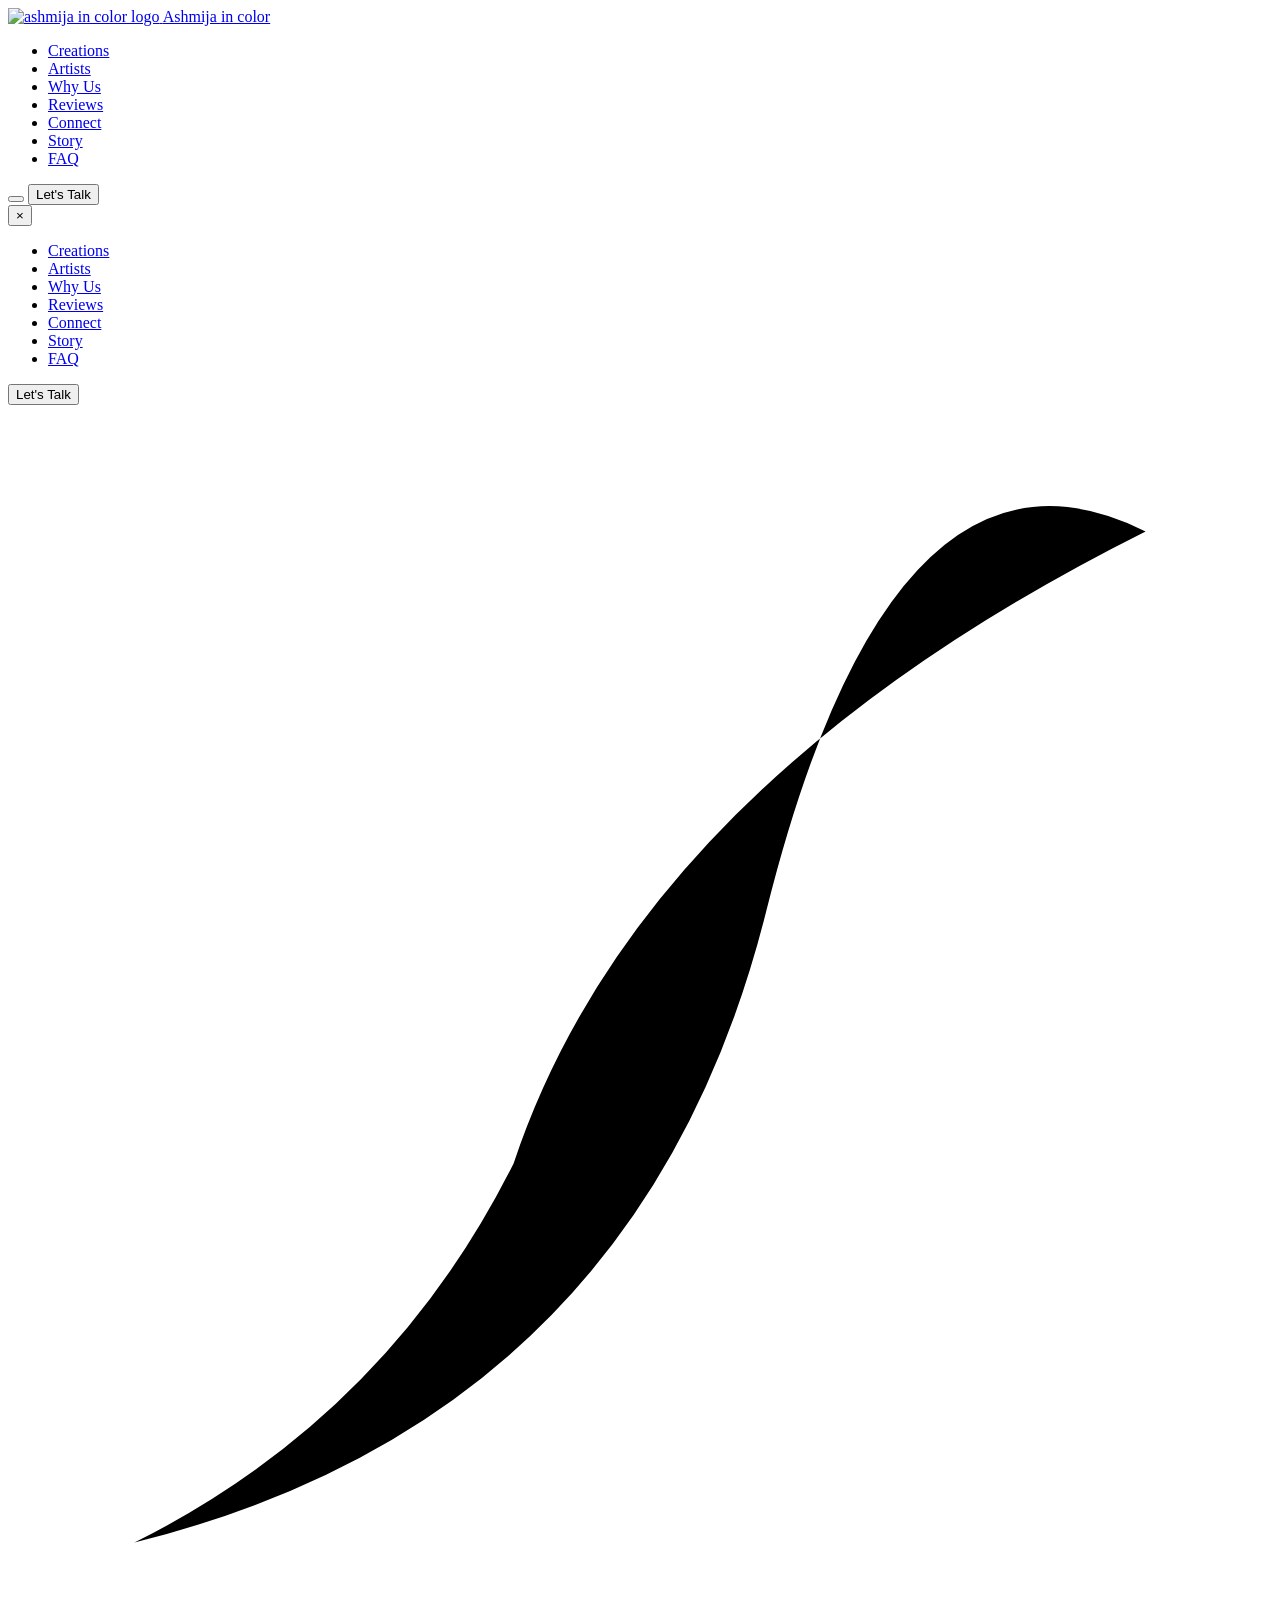
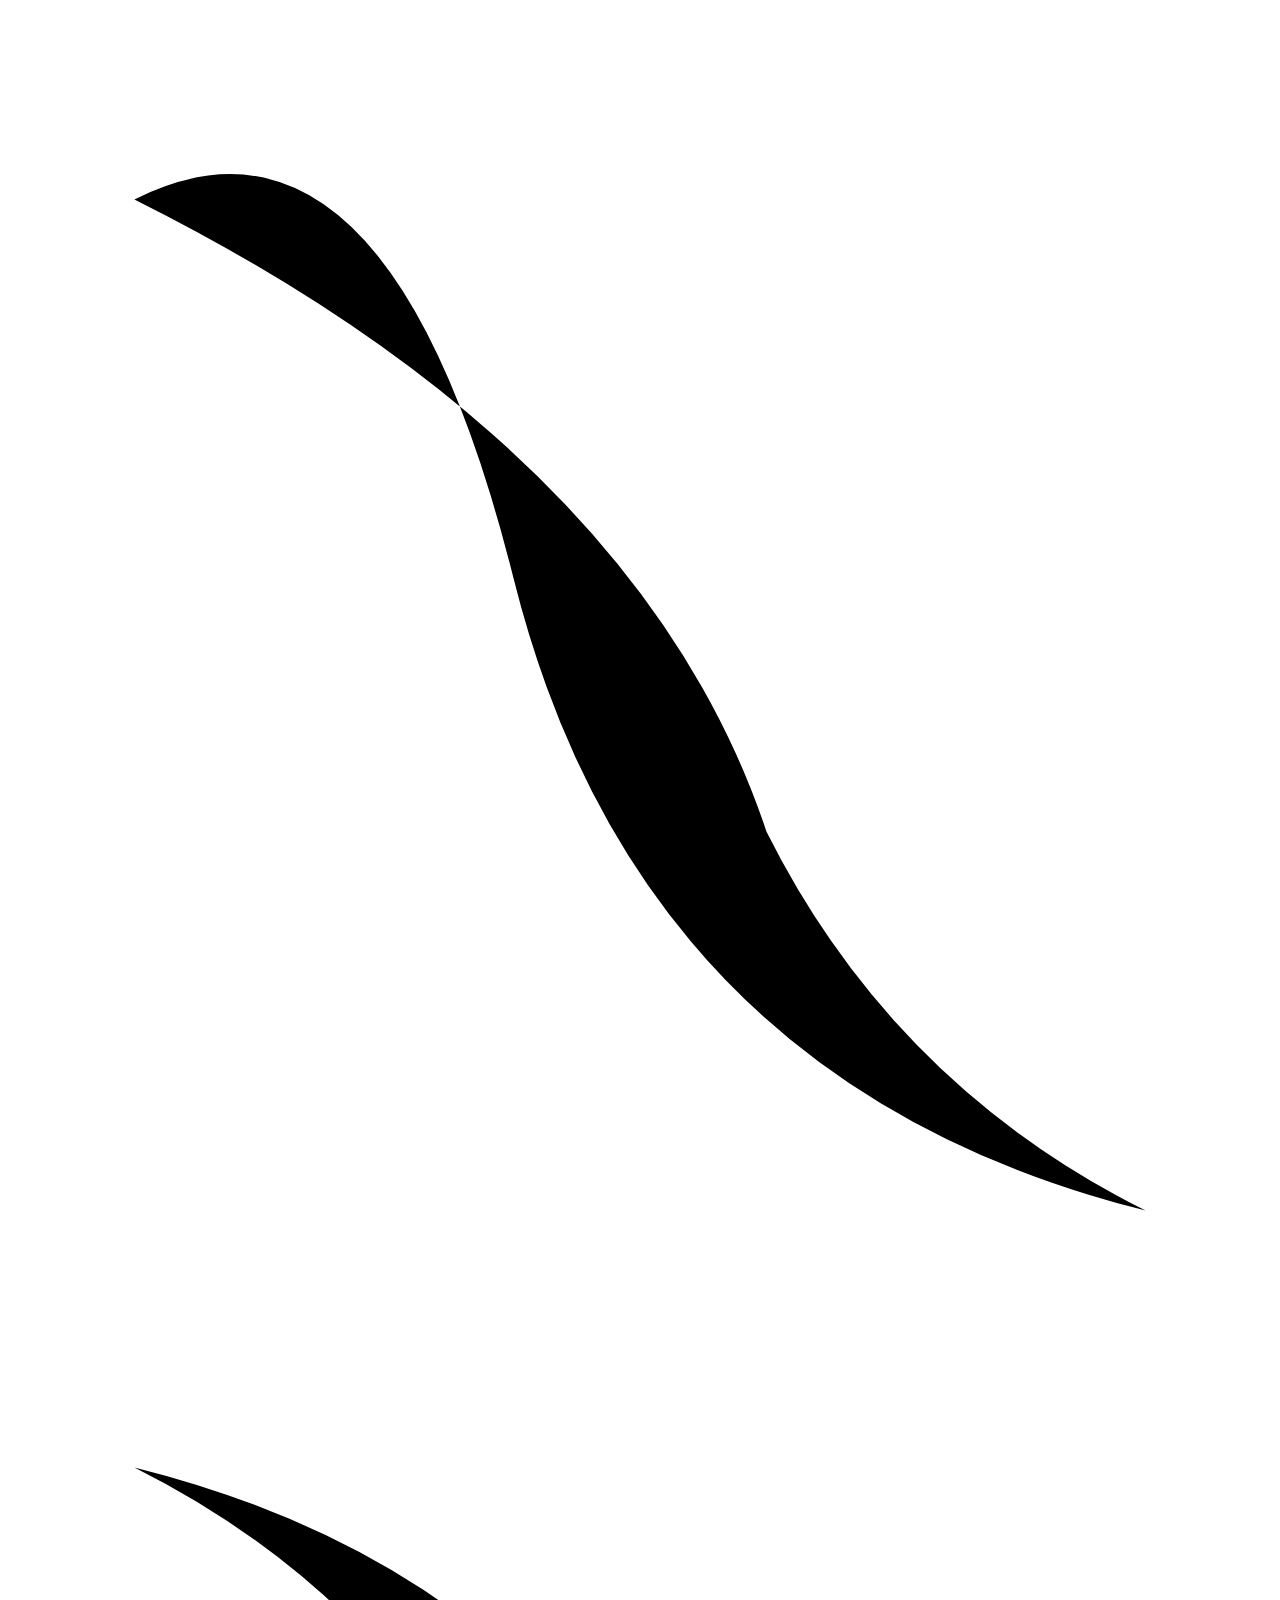
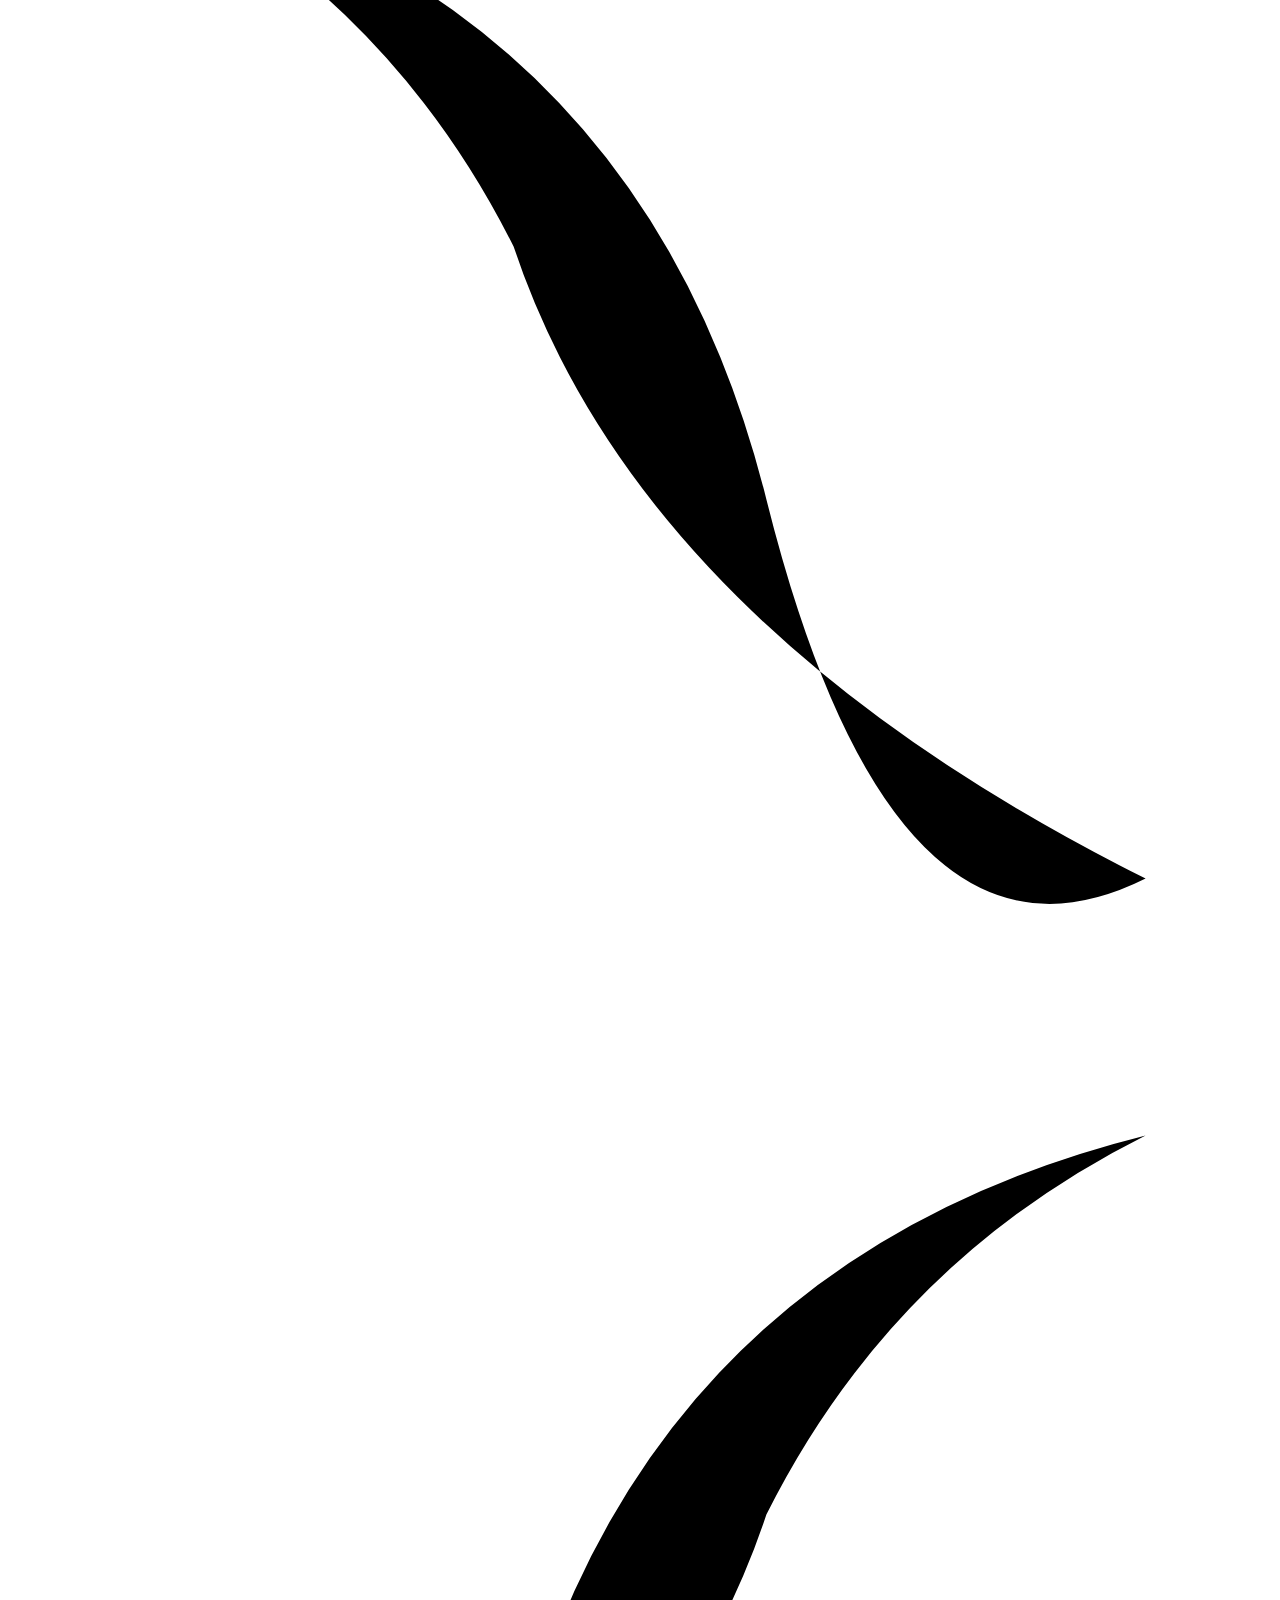
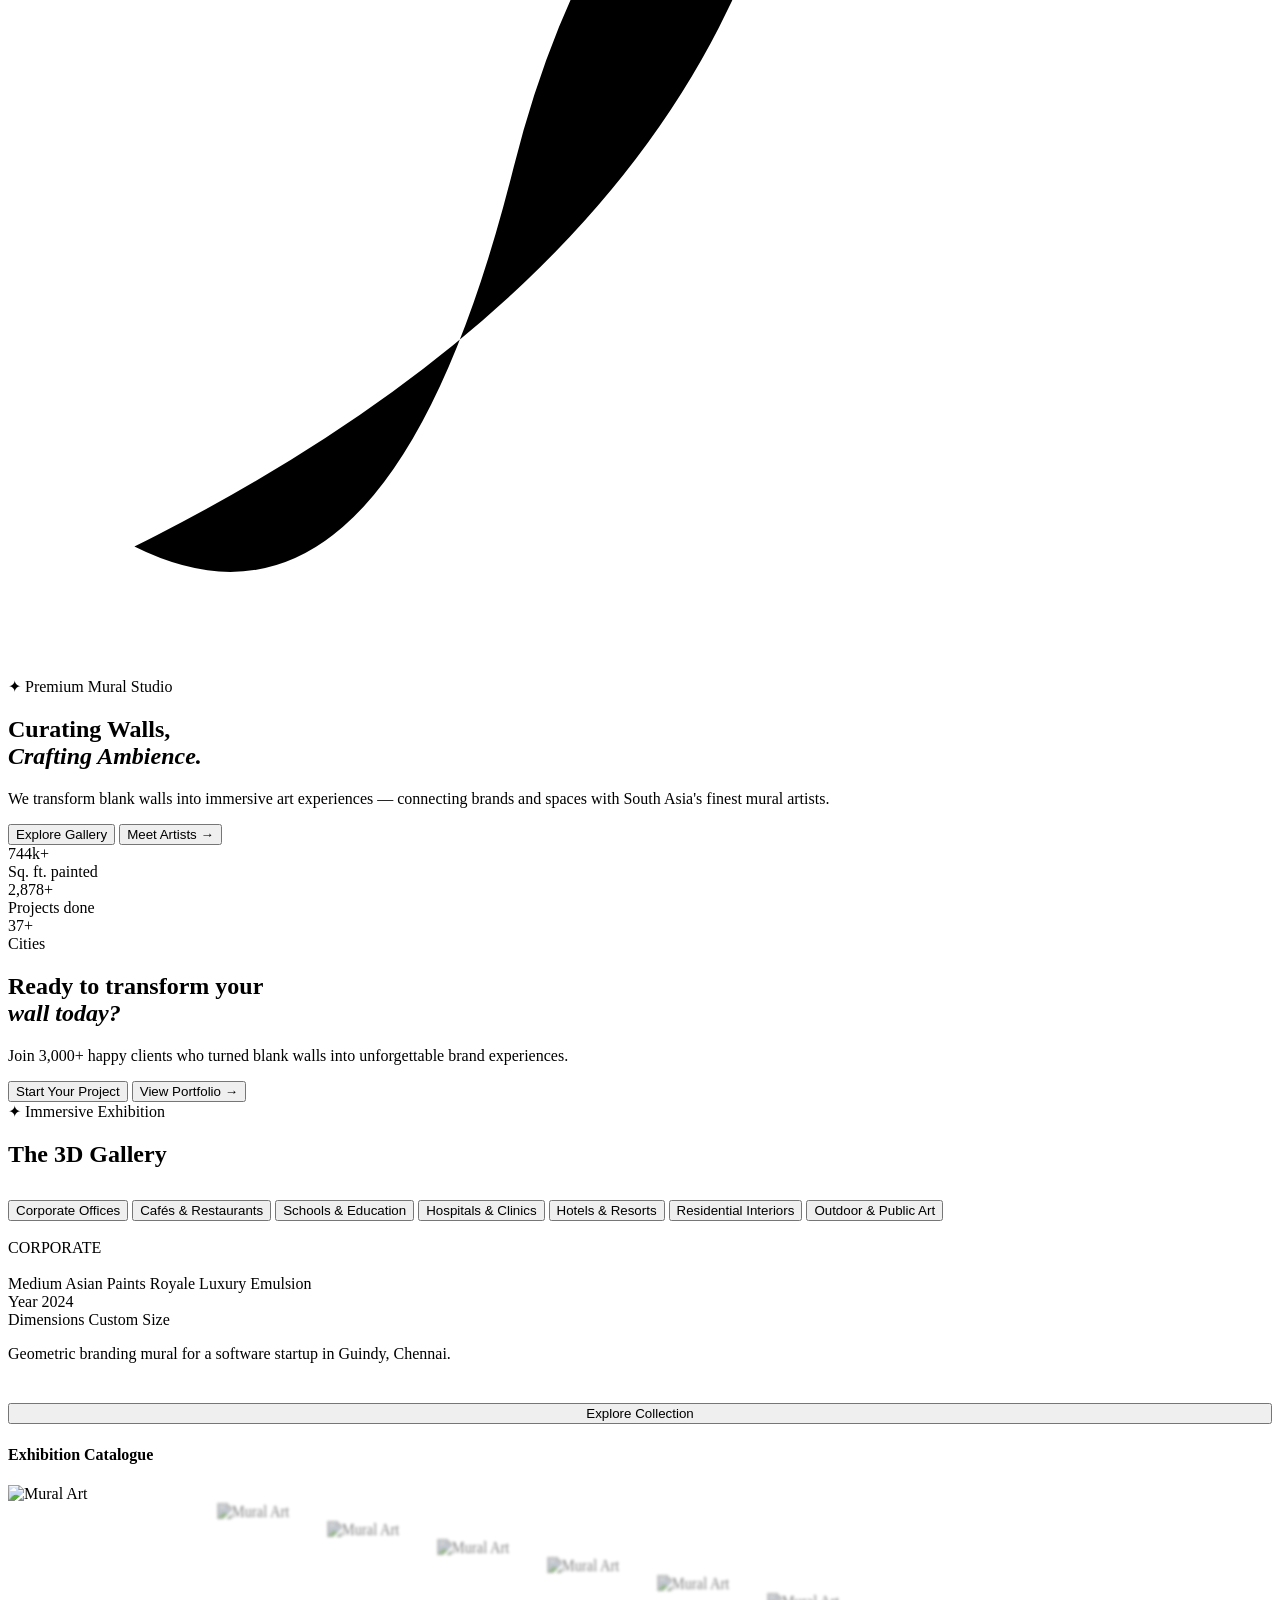
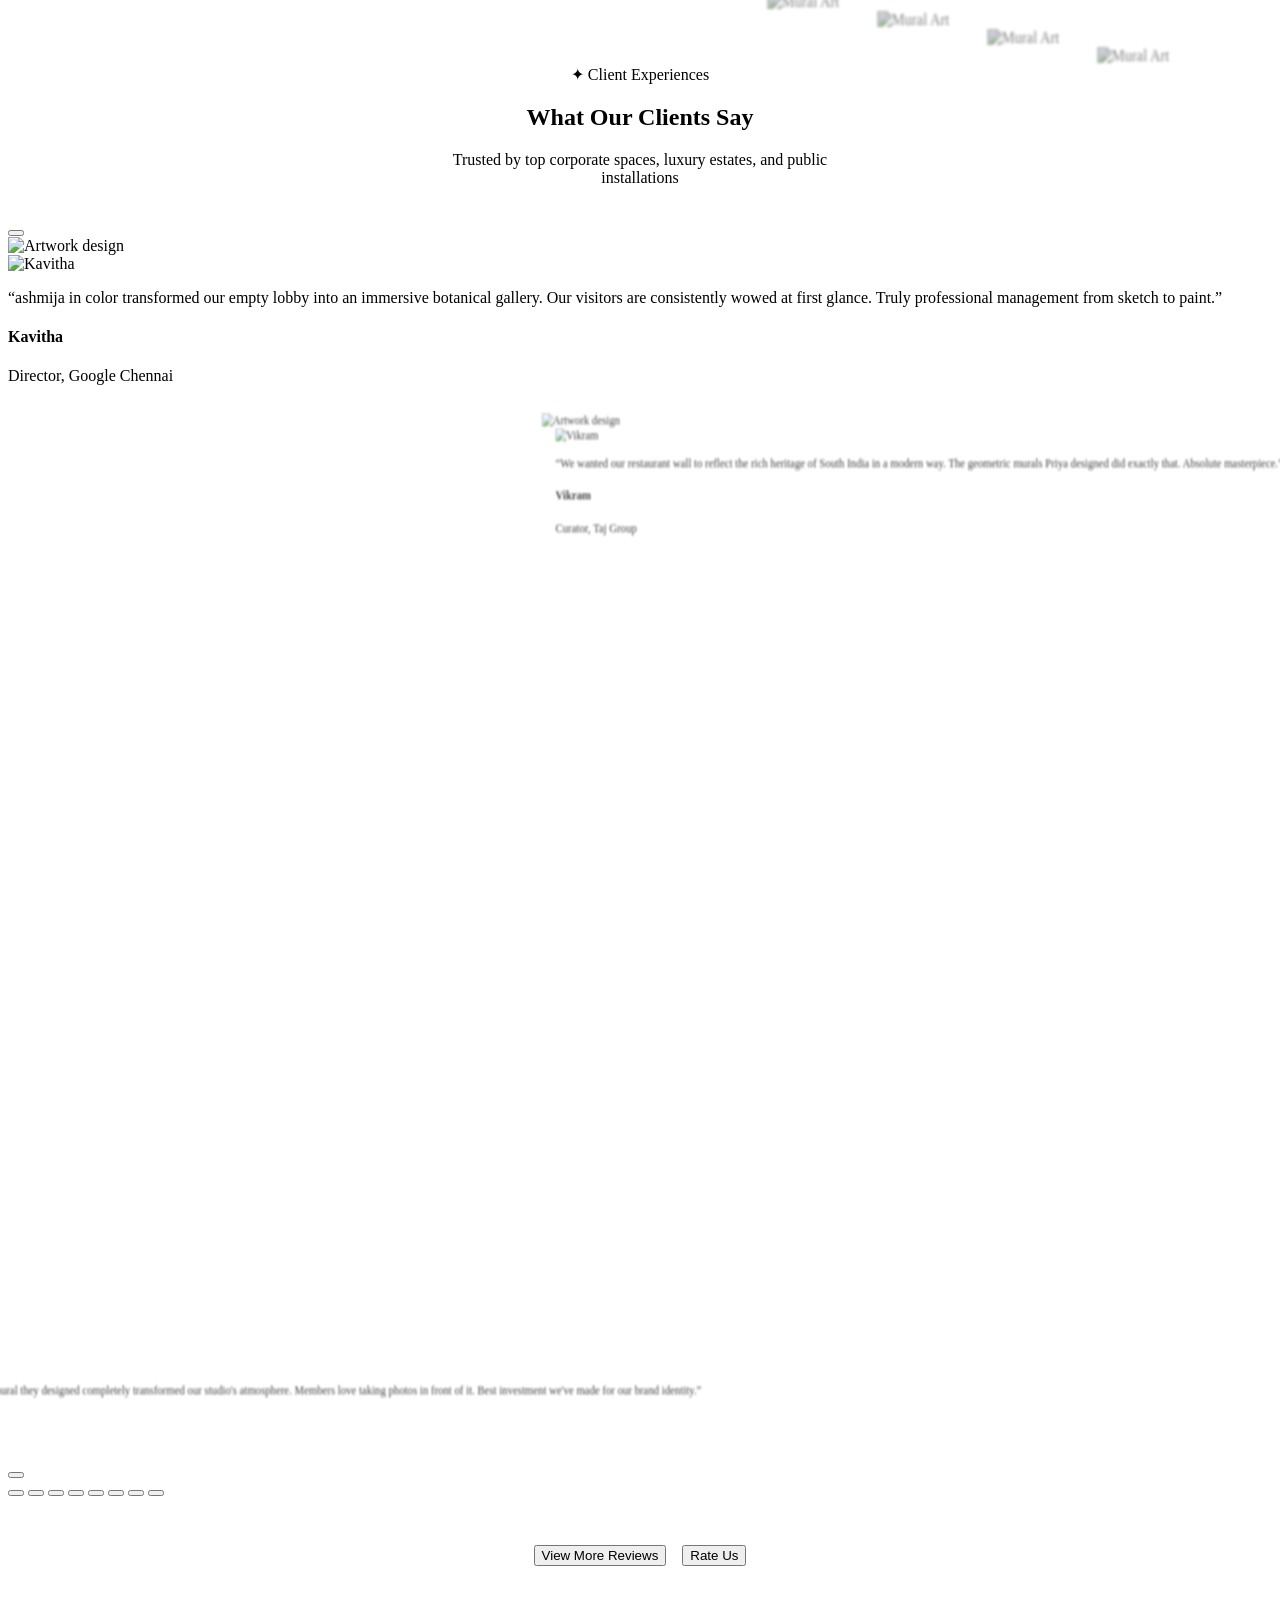
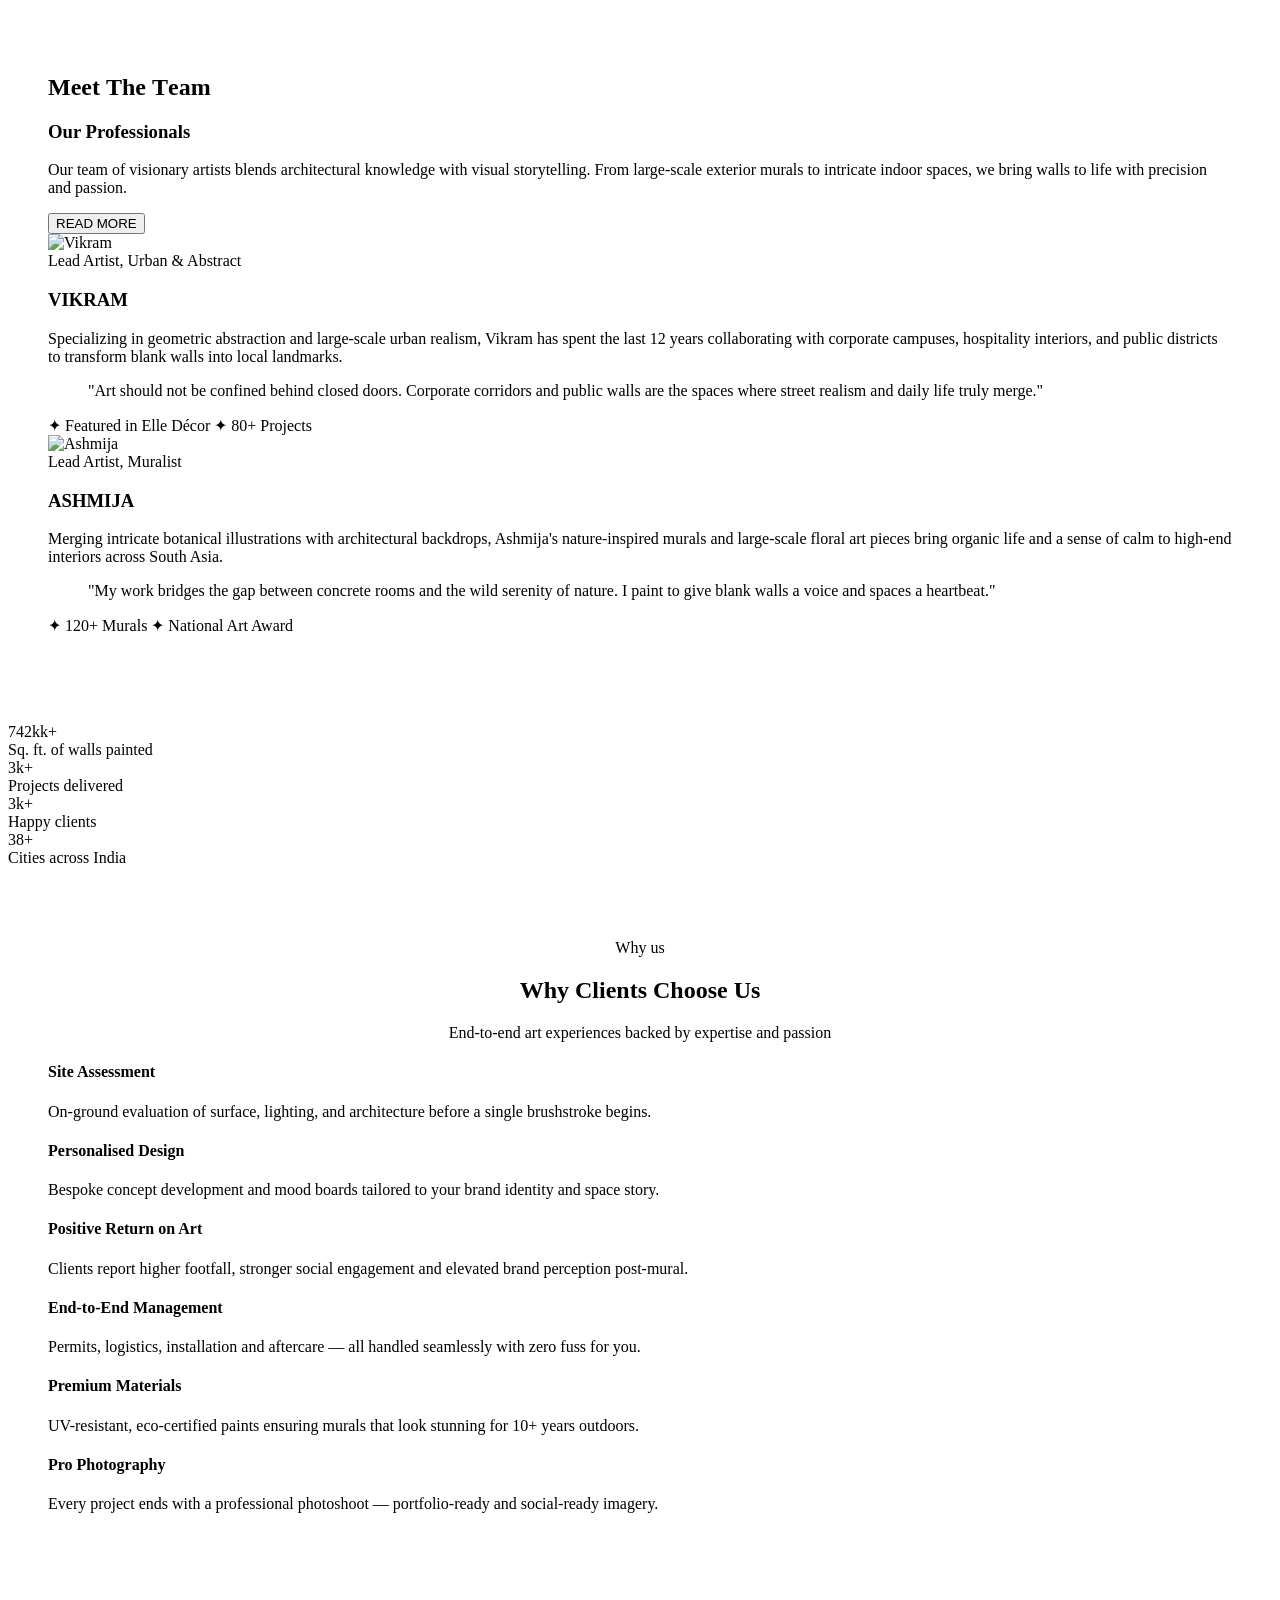
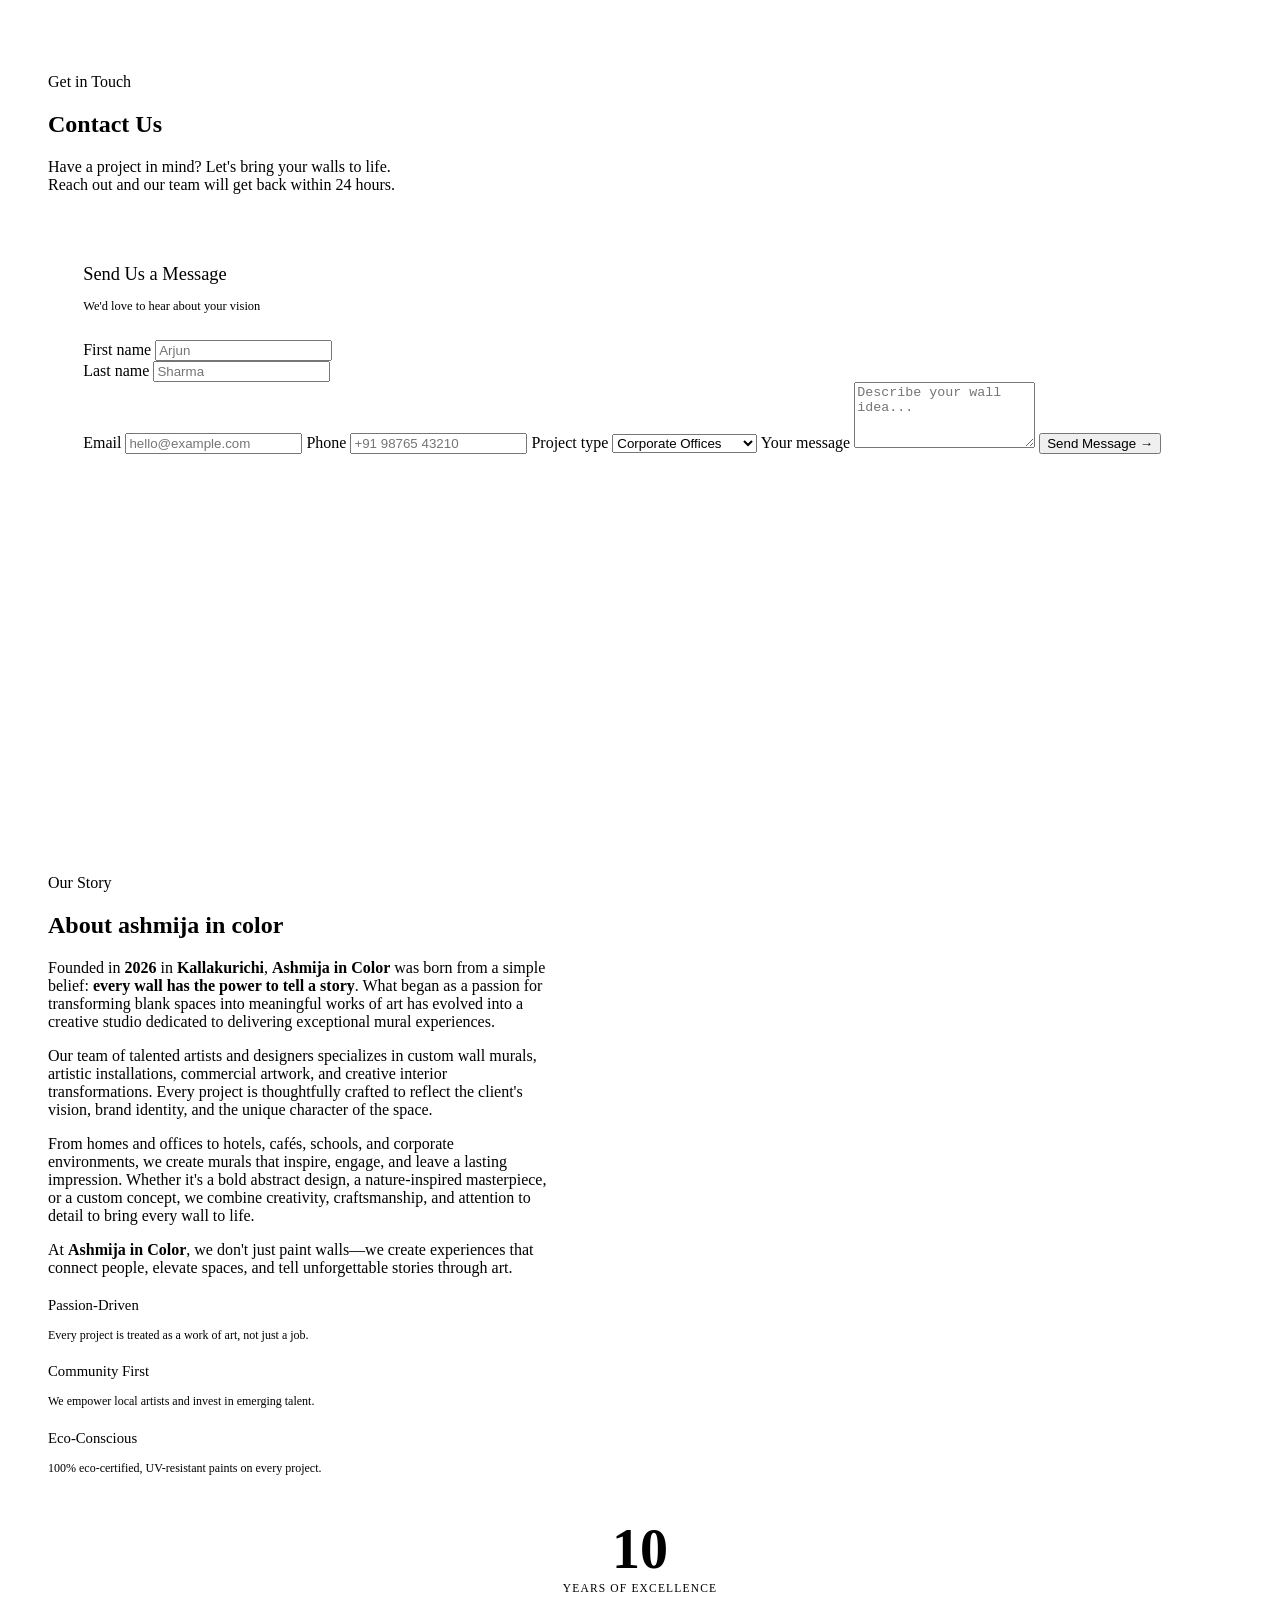
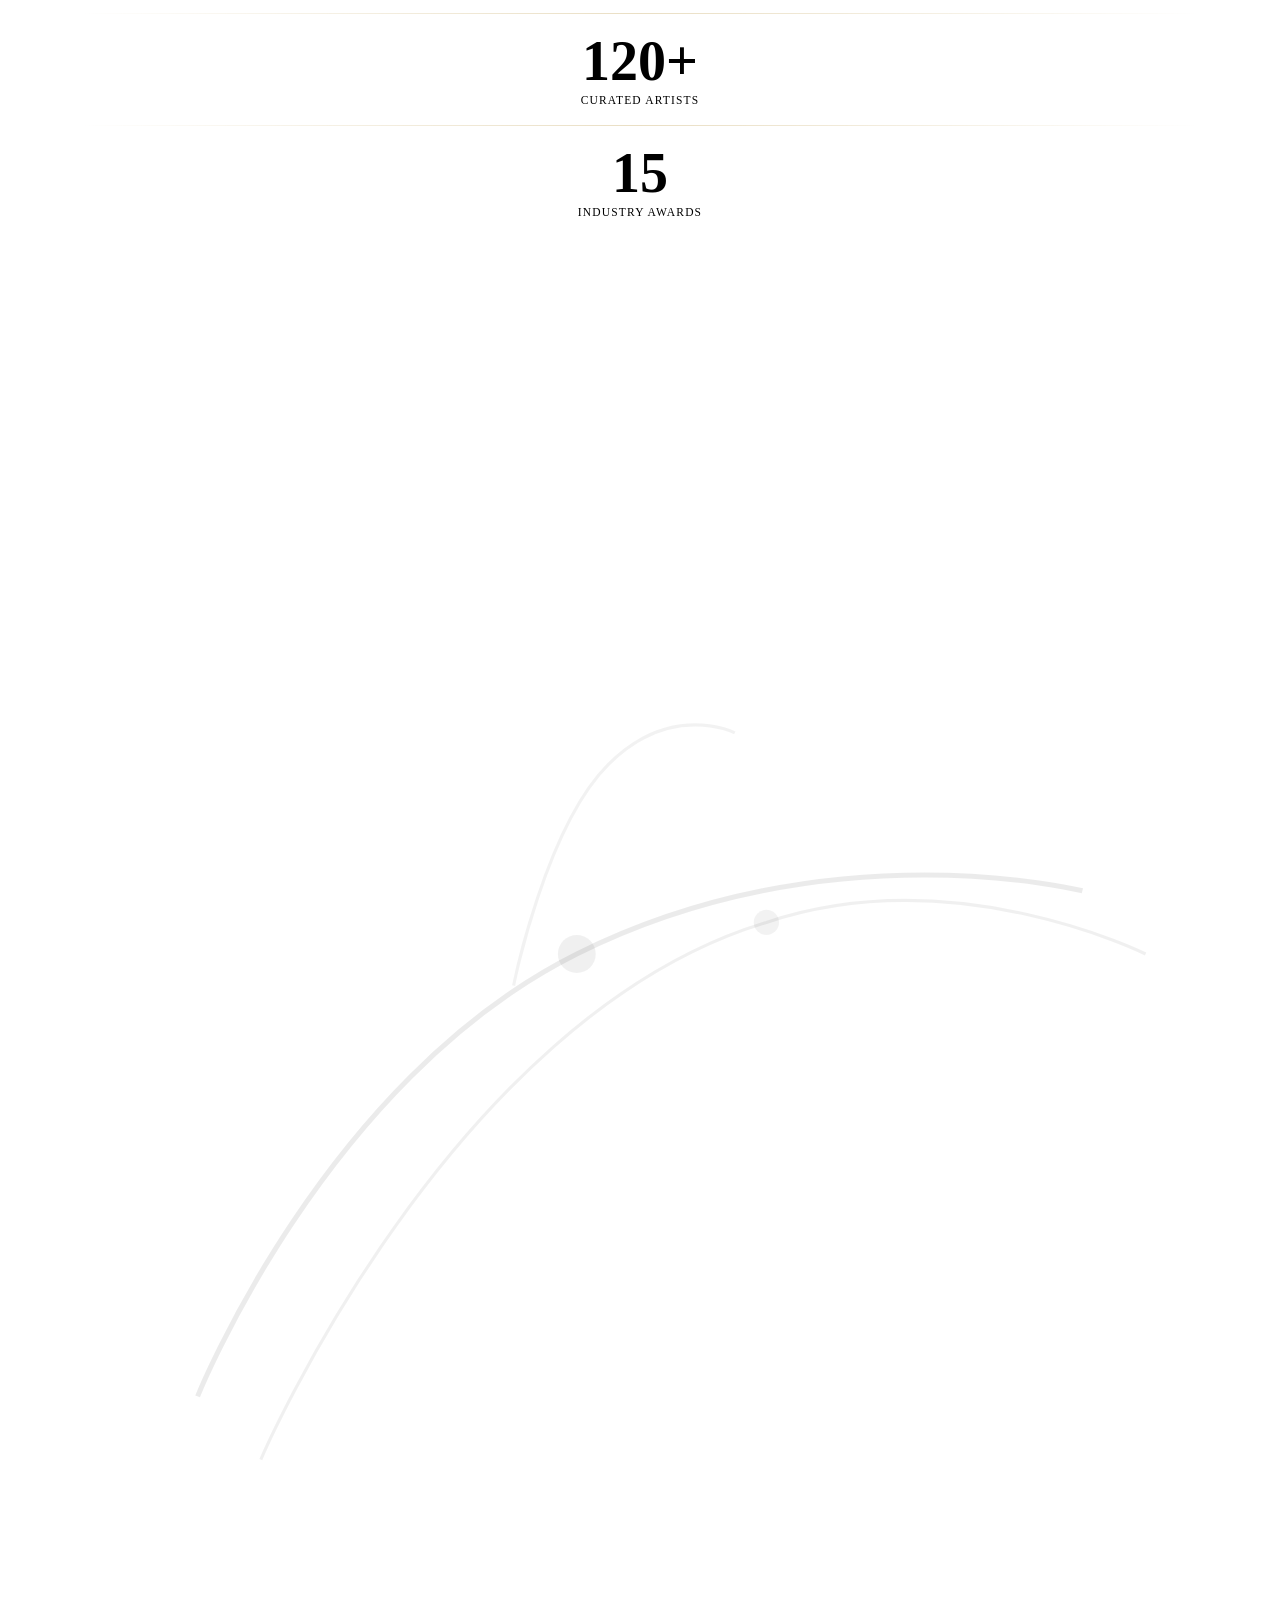
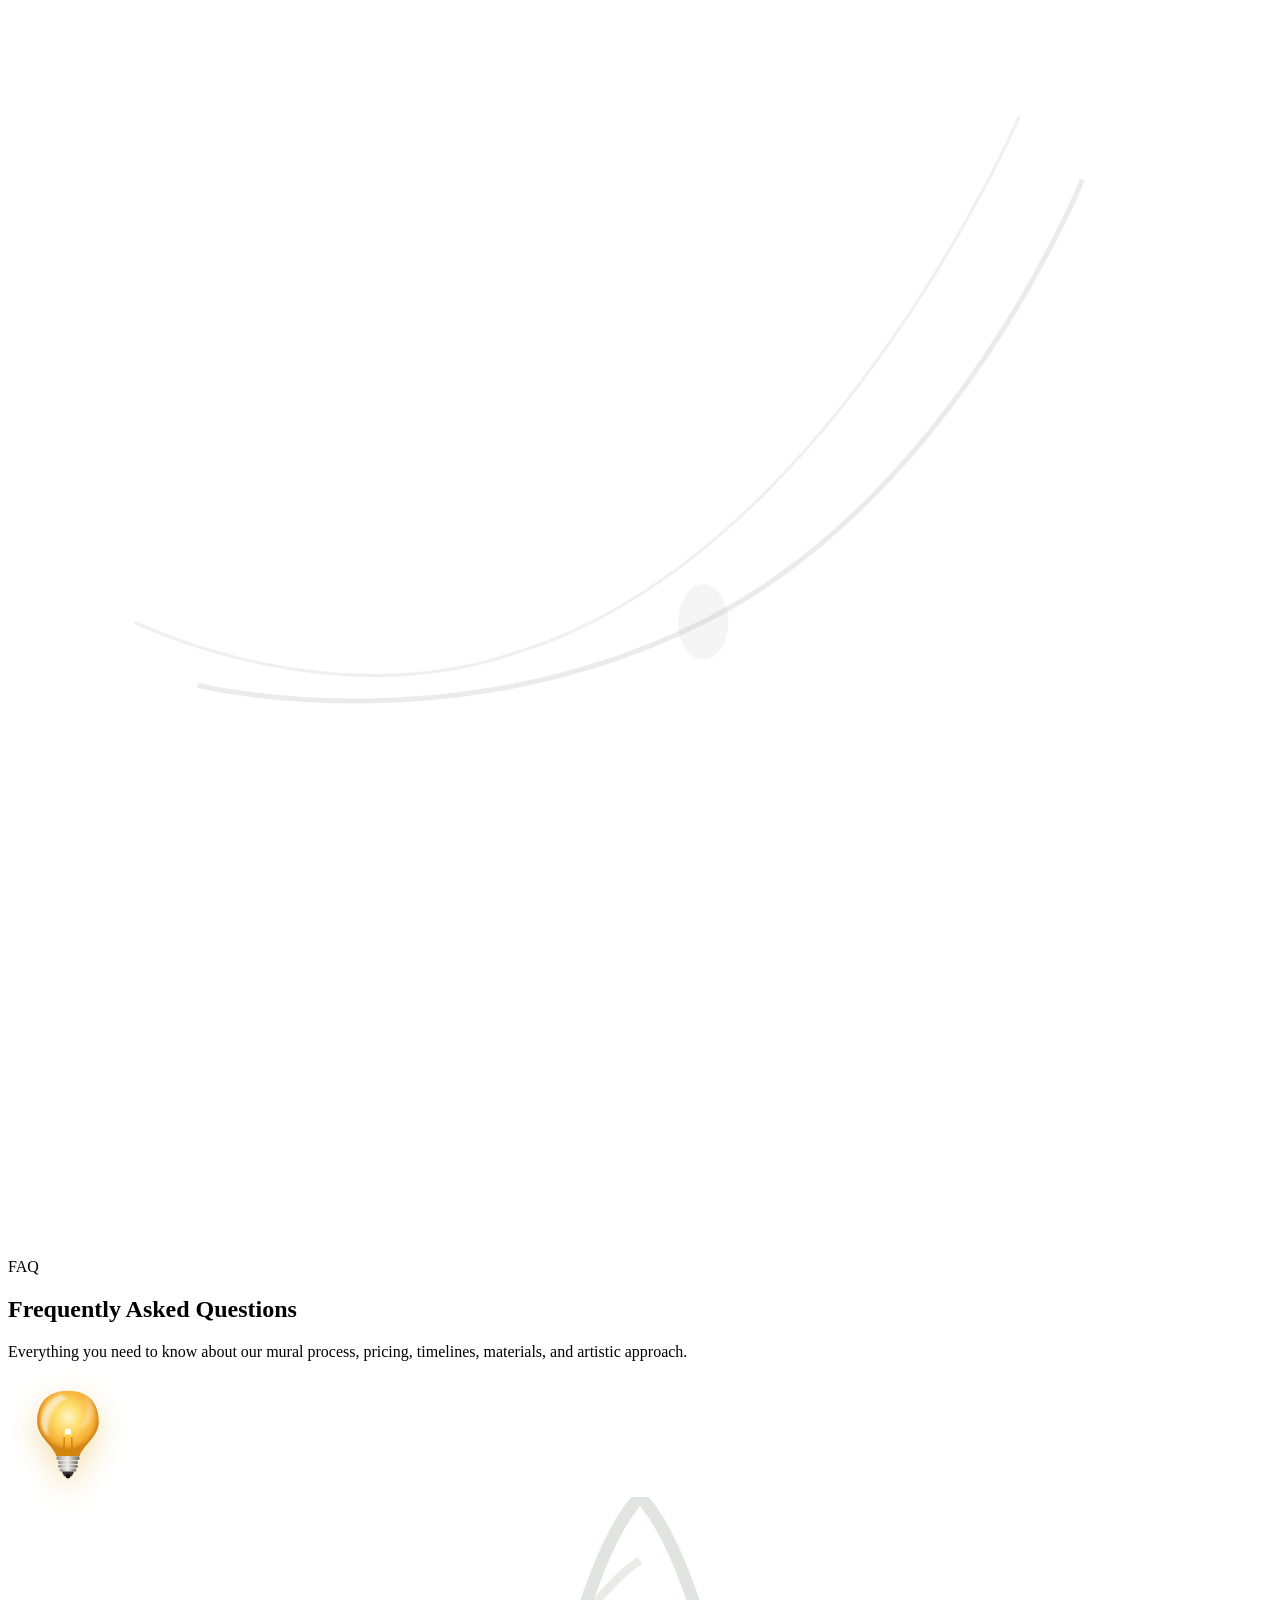
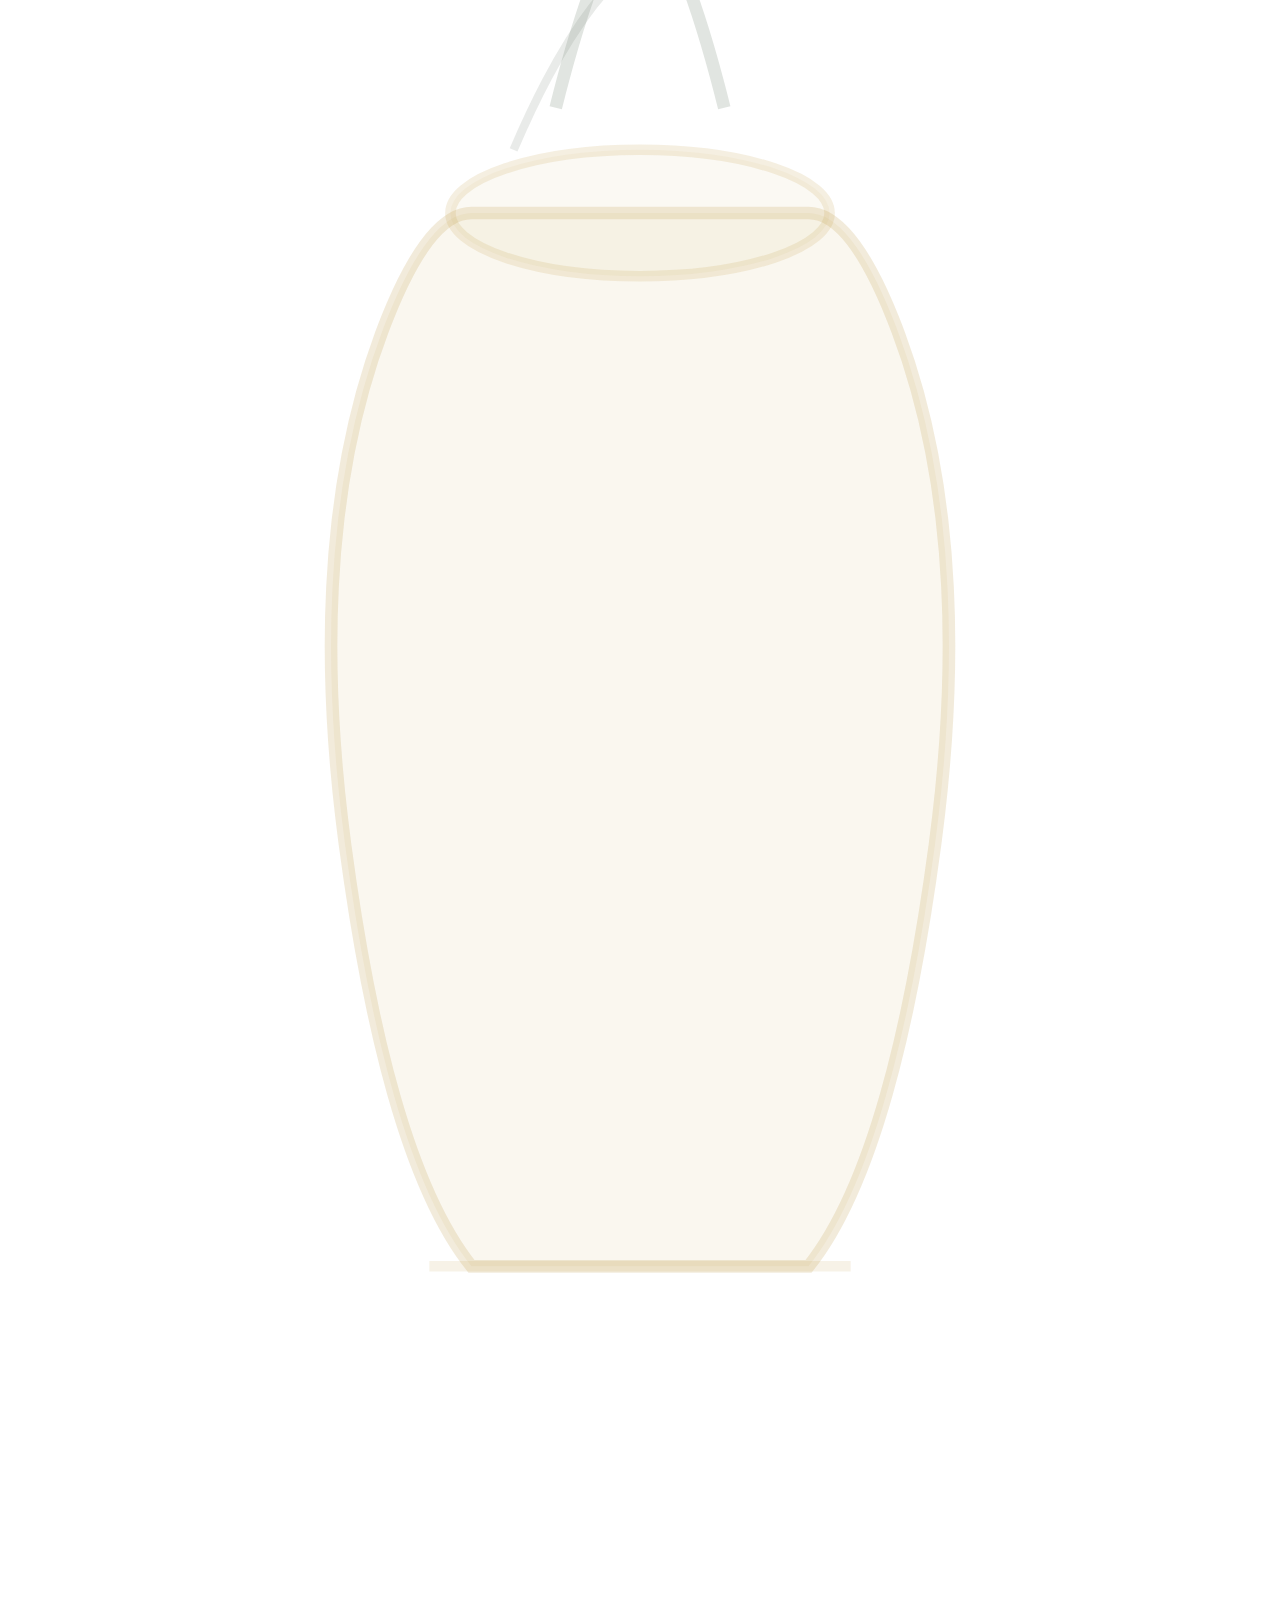
==== frontend/index.html @ cba9c895 "docs: update About Ashmija in Color copy in index.html" ====
<!DOCTYPE html>
<html lang="en" style="scroll-behavior:smooth">

<head>
  <meta charset="UTF-8">
  <meta name="viewport" content="width=device-width, initial-scale=1.0">
  <title>ashmija in color | Premium Custom Murals & Hand-Painted Wall Art</title>

  <!-- SEO Meta Tags -->
  <meta name="description"
    content="ashmija in color connects spaces and brands with South Asia's premium mural artists. We curate, manage, and craft hand-painted murals and custom wall art.">
  <meta name="keywords"
    content="mural studio, custom murals, hand-painted walls, street art India, mural artists Chennai, office wall art, commercial mural design">
  <meta name="author" content="ashmija in color">

  <!-- Fonts -->
  <link rel="preconnect" href="https://fonts.googleapis.com">
  <link rel="preconnect" href="https://fonts.gstatic.com" crossorigin>

  <!-- Tabler Icons CSS CDN -->
  <link rel="stylesheet" href="https://cdn.jsdelivr.net/npm/@tabler/icons-webfont@latest/dist/tabler-icons.min.css">

  <!-- Local Stylesheet -->
  <link rel="stylesheet" href="./css/style.css?v=20260708-1">
  <link rel="icon" type="image/png" sizes="32x32" href="./assets/images/logo.png">
  <link rel="icon" type="image/png" sizes="16x16" href="./assets/images/logo.png">
  <link rel="apple-touch-icon" sizes="180x180" href="./assets/images/logo.png">

  <!-- Local scripts (deferred) -->
  <script src="./js/shared/config.js?v=2" defer></script>
  <script src="https://cdn.jsdelivr.net/npm/@supabase/supabase-js@2" defer></script>
  <script src="./js/shared/supabase-client.js?v=1" defer></script>
  <script src="https://cdnjs.cloudflare.com/ajax/libs/gsap/3.12.2/gsap.min.js"></script>
  <script src="https://cdnjs.cloudflare.com/ajax/libs/gsap/3.12.2/Flip.min.js"></script>
  <script src="./js/public/script.js?v=20260711-1" defer></script>
  <script src="./js/public/portfolio-public.js?v=20260709-4" defer></script>
  <script src="./js/public/artists-public.js?v=20260709-4" defer></script>
  <script src="./js/public/faqs-public.js?v=20260709-4" defer></script>
  <script src="./js/public/config-public.js?v=20260711-1" defer></script>
  <script src="./js/shared/data-loader.js?v=20260629-1" defer></script>
  <script src="./admin/js/toast.js?v=20260711-1" defer></script>
  <script src="./admin/js/inquiries.js?v=20260711-1" defer></script>
</head>

<body>

  <div id="scroll-progress-bar" class="scroll-progress-bar" aria-hidden="true">
    <div class="scroll-progress-fill"></div>
  </div>

  <!-- Header Navigation -->
  <header>
    <nav>
      <div class="nav-logo">
        <a href="#hero-section" class="logo-link">
          <img src="./assets/images/logo.png" alt="ashmija in color logo" class="nav-logo-img">
          <span class="logo-text">Ashmija <span>in color</span></span>
        </a>
      </div>
      <ul class="nav-links">
        <li><a href="#portfolio-section" id="nav-link-gallery">Creations</a></li>
        <li><a href="#artists-section" id="nav-link-artists">Artists</a></li>
        <li><a href="#why-us-section" id="nav-link-projects">Why Us</a></li>
        <li><a href="#testimonials-section" id="nav-link-testimonials">Reviews</a></li>
        <li><a href="#contact-section" id="nav-link-contact">Connect</a></li>
        <li><a href="#about-section" id="nav-link-about">Story</a></li>
        <li><a href="#faq-section" id="nav-link-faq">FAQ</a></li>
      </ul>

      <!-- Hamburger Menu Toggle Button -->
      <button class="nav-hamburger" id="nav-hamburger-toggle" aria-label="Toggle Navigation Menu" aria-expanded="false">
        <span class="hamburger-line"></span>
        <span class="hamburger-line"></span>
        <span class="hamburger-line"></span>
      </button>

      <button class="nav-btn" id="btn-book-artist"
        onclick="document.getElementById('contact-section').scrollIntoView({behavior:'smooth'})">Let's Talk</button>
    </nav>
  </header>

  <!-- Mobile Navigation Slide-out Overlay -->
  <div id="mobile-menu-overlay" class="mobile-menu-overlay" aria-hidden="true">
    <button class="mobile-menu-close" id="mobile-menu-close-btn" aria-label="Close Navigation Menu">&times;</button>
    <nav class="mobile-menu-nav">
      <ul class="mobile-nav-links">
        <li><a href="#portfolio-section" class="mobile-nav-link">Creations</a></li>
        <li><a href="#artists-section" class="mobile-nav-link">Artists</a></li>
        <li><a href="#why-us-section" class="mobile-nav-link">Why Us</a></li>
        <li><a href="#testimonials-section" class="mobile-nav-link">Reviews</a></li>
        <li><a href="#contact-section" class="mobile-nav-link">Connect</a></li>
        <li><a href="#about-section" class="mobile-nav-link">Story</a></li>
        <li><a href="#faq-section" class="mobile-nav-link">FAQ</a></li>
      </ul>
      <button class="nav-btn" id="btn-mobile-book-artist"
        onclick="document.getElementById('contact-section').scrollIntoView({behavior:'smooth'}); document.getElementById('mobile-menu-overlay').classList.remove('active'); document.getElementById('nav-hamburger-toggle').classList.remove('active'); document.getElementById('nav-hamburger-toggle').setAttribute('aria-expanded', 'false'); document.body.style.overflow = '';">Let's
        Talk</button>
    </nav>
  </div>

  <main>
    <!-- Hero Section -->
    <section class="hero" id="hero-section">
      <!-- Background overlays -->
      <div class="hero-mural" aria-hidden="true"></div>
      <div class="hero-spotlight" aria-hidden="true"></div>
      <div class="hero-sunlight" aria-hidden="true"></div>
      <div class="hero-vignette" aria-hidden="true"></div>
      <div class="hero-grain" aria-hidden="true"></div>

      <!-- Floating leaves -->
      <svg class="hero-floating-leaf leaf-1" viewBox="0 0 100 100" fill="none" xmlns="http://www.w3.org/2000/svg"
        aria-hidden="true">
        <path d="M10 90 Q 50 80 60 40 Q 70 0 90 10 Q 50 30 40 60 Q 30 80 10 90 Z" fill="currentColor" />
      </svg>
      <svg class="hero-floating-leaf leaf-2" viewBox="0 0 100 100" fill="none" xmlns="http://www.w3.org/2000/svg"
        aria-hidden="true">
        <path d="M90 90 Q 50 80 40 40 Q 30 0 10 10 Q 50 30 60 60 Q 70 80 90 90 Z" fill="currentColor" />
      </svg>
      <svg class="hero-floating-leaf leaf-3" viewBox="0 0 100 100" fill="none" xmlns="http://www.w3.org/2000/svg"
        aria-hidden="true">
        <path d="M10 10 Q 50 20 60 60 Q 70 100 90 90 Q 50 70 40 40 Q 30 20 10 10 Z" fill="currentColor" />
      </svg>
      <svg class="hero-floating-leaf leaf-4" viewBox="0 0 100 100" fill="none" xmlns="http://www.w3.org/2000/svg"
        aria-hidden="true">
        <path d="M90 10 Q 50 20 40 60 Q 30 100 10 90 Q 50 70 60 40 Q 70 20 90 10 Z" fill="currentColor" />
      </svg>

      <!-- Center content card -->
      <div class="hero-content-card reveal">
        <div class="hero-eyebrow">✦ Premium Mural Studio</div>
        <h1 class="hero-title">Curating Walls,<br><em>Crafting Ambience.</em></h1>
        <p class="hero-sub">We transform blank walls into immersive art experiences — connecting brands and spaces with
          South Asia's finest mural artists.</p>
        <div class="hero-actions">
          <button class="btn-primary" id="btn-hero-explore"
            onclick="document.getElementById('portfolio-section').scrollIntoView({behavior:'smooth'})">Explore
            Gallery</button>
          <button class="btn-outline" id="btn-hero-artists"
            onclick="document.getElementById('artists-section').scrollIntoView({behavior:'smooth'})">Meet Artists
            →</button>
        </div>
        <div class="hero-stats">
          <div class="hero-stat-item">
            <div class="hero-stat-num" data-target="750" data-suffix="k+">0</div>
            <div class="hero-stat-label">Sq. ft. painted</div>
          </div>
          <div class="hero-stat-divider" aria-hidden="true"></div>
          <div class="hero-stat-item">
            <div class="hero-stat-num" data-target="2900" data-suffix="+" data-comma="true">0</div>
            <div class="hero-stat-label">Projects done</div>
          </div>
          <div class="hero-stat-divider" aria-hidden="true"></div>
          <div class="hero-stat-item">
            <div class="hero-stat-num" data-target="38" data-suffix="+">0</div>
            <div class="hero-stat-label">Cities</div>
          </div>
        </div>
      </div>
    </section>

    <!-- Call to Action Band -->
    <div class="cta-band" id="cta-section">
      <div class="cta-inner reveal">
        <div class="cta-glow"></div>
        <h2>Ready to transform your<br><em>wall today?</em></h2>
        <p>Join 3,000+ happy clients who turned blank walls into unforgettable brand experiences.</p>
        <div class="cta-btns">
          <button class="cta-btn-primary" id="btn-cta-start"
            onclick="document.getElementById('contact-section').scrollIntoView({behavior:'smooth'})">Start Your
            Project</button>
          <button class="cta-btn-outline" id="btn-cta-portfolio"
            onclick="document.getElementById('portfolio-section').scrollIntoView({behavior:'smooth'})">View Portfolio
            →</button>
        </div>

      </div>
    </div>

    <div class="divider"></div>

    <!-- Portfolio Section Redesigned as 3D Museum Gallery -->
    <section id="portfolio-section" class="museum-gallery-section">
      <div class="gallery-ambient-glow"></div>

      <div class="gallery-container">
        <!-- Section Header -->
        <div class="works-header reveal" style="margin-bottom: 2rem;">
          <div>
            <span class="gallery-kicker">✦ Immersive Exhibition</span>
            <h2 class="sec-title" style="color: var(--ink);">The 3D Gallery</h2>
          </div>
        </div>

        <!-- Category Navigation -->
        <div class="gallery-categories-nav">
          <button class="gallery-cat-btn active" data-category="corporate">
            <span class="btn-text">Corporate Offices</span>
            <span class="glow-accent"></span>
          </button>
          <button class="gallery-cat-btn" data-category="cafes">
            <span class="btn-text">Cafés & Restaurants</span>
            <span class="glow-accent"></span>
          </button>
          <button class="gallery-cat-btn" data-category="schools">
            <span class="btn-text">Schools & Education</span>
            <span class="glow-accent"></span>
          </button>
          <button class="gallery-cat-btn" data-category="hospitals">
            <span class="btn-text">Hospitals & Clinics</span>
            <span class="glow-accent"></span>
          </button>
          <button class="gallery-cat-btn" data-category="hotels">
            <span class="btn-text">Hotels & Resorts</span>
            <span class="glow-accent"></span>
          </button>
          <button class="gallery-cat-btn" data-category="residential">
            <span class="btn-text">Residential Interiors</span>
            <span class="glow-accent"></span>
          </button>
          <button class="gallery-cat-btn" data-category="outdoor">
            <span class="btn-text">Outdoor & Public Art</span>
            <span class="glow-accent"></span>
          </button>
        </div>

        <!-- 3D Exhibition Room (Hero Showcase) -->
        <div class="gallery-3d-room">
          <!-- Left: 3D Artwork Viewer -->
          <div class="gallery-artwork-showcase">
            <div class="artwork-3d-wrapper">
              <div class="artwork-3d-card" id="interactive-3d-frame">
                <div class="glass-reflection"></div>
                <img id="featured-artwork-img"
                  src="https://images.unsplash.com/photo-1549887552-cb1071d3e5ca?auto=format&fit=crop&w=800&q=80"
                  alt="Featured Artwork" class="gallery-featured-img">
                <div class="artwork-glow-accent"></div>
              </div>
            </div>
          </div>

          <!-- Right: Premium Info Card -->
          <div class="gallery-info-showcase">
            <div class="glassmorphism-card info-card">
              <span class="artwork-category-tag" id="artwork-tag">Paintings</span>
              <h3 class="artwork-title" id="artwork-title">Loading...</h3>
              <p class="artwork-artist-line"><span class="artwork-artist" id="artwork-artist">Loading...</span></p>

              <div class="artwork-specs">
                <div class="spec-item">
                  <span class="spec-label">Medium</span>
                  <span class="spec-val" id="artwork-medium">Loading...</span>
                </div>
                <div class="spec-item">
                  <span class="spec-label">Year</span>
                  <span class="spec-val" id="artwork-year">Loading...</span>
                </div>
                <div class="spec-item">
                  <span class="spec-label">Dimensions</span>
                  <span class="spec-val" id="artwork-dims">Loading...</span>
                </div>
              </div>

              <p class="artwork-description" id="artwork-desc">Loading...</p>

              <button class="btn-primary btn-explore-collection" id="btn-explore-gallery"
                style="margin-top: 1.5rem; width: 100%;"
                onclick="document.getElementById('coverflow-carousel').scrollIntoView({ behavior: 'smooth' })">
                <span>Explore Collection</span>
                <i class="ti ti-arrow-up-right"></i>
              </button>
            </div>
          </div>
        </div>

        <!-- 3D Artwork Carousel -->
        <div class="gallery-carousel-wrapper">
          <h4 class="carousel-section-title">Exhibition Catalogue</h4>
          <div class="carousel-container" id="coverflow-carousel">
            <div class="carousel-track" id="carousel-track">
              <!-- Carousel cards populated by JS -->
            </div>
          </div>
        </div>
      </div>
    </section>

    <!-- Fullscreen 3D Lightbox Viewer -->
    <div id="gallery-lightbox" class="gallery-lightbox" hidden>
      <button class="lightbox-close" aria-label="Close Lightbox">&times;</button>
      <div class="lightbox-content">
        <div class="lightbox-frame-wrapper">
          <div class="lightbox-frame" id="lightbox-3d-frame">
            <div class="lightbox-face face-front">
              <img id="lightbox-img" src="" alt="Fullscreen artwork">
              <div class="glass-reflection"></div>
            </div>
            <div class="lightbox-face face-back"></div>
            <div class="lightbox-face face-left"></div>
            <div class="lightbox-face face-right"></div>
            <div class="lightbox-face face-top"></div>
            <div class="lightbox-face face-bottom"></div>
          </div>
        </div>
        <div class="lightbox-info-overlay">
          <h3 id="lightbox-artwork-title">Title</h3>
          <p id="lightbox-artwork-artist">Artist</p>
          <div class="lightbox-angles" id="lightbox-angles-nav">
            <button class="angle-btn active" data-angle="front"><i class="ti ti-camera"></i> Front</button>
            <button class="angle-btn" data-angle="left"><i class="ti ti-arrow-left"></i> Left Angle</button>
            <button class="angle-btn" data-angle="right"><i class="ti ti-arrow-right"></i> Right Angle</button>
            <button class="angle-btn" data-angle="wide"><i class="ti ti-maximize"></i> Wide Space</button>
            <button class="angle-btn" data-angle="close"><i class="ti ti-zoom-in"></i> Close-up</button>
          </div>
        </div>
      </div>
    </div>

    <div class="divider"></div>

    <!-- Testimonials Section -->
    <section id="testimonials-section" class="testimonials-section">
      <!-- Decorative 3D Ambient Blobs -->
      <div class="testimonial-blob blob-1" aria-hidden="true"></div>
      <div class="testimonial-blob blob-2" aria-hidden="true"></div>

      <div class="reveal" style="text-align:center;margin-bottom: 2rem; position: relative; z-index: 2;">
        <span class="gallery-kicker">✦ Client Experiences</span>
        <h2 class="sec-title" style="color: var(--ink);">What Our Clients Say</h2>
        <p class="sec-sub" style="max-width:440px;margin:.4rem auto 0">Trusted by top corporate spaces, luxury estates,
          and public installations</p>
      </div>

      <div class="testimonials-3d-carousel-container reveal">
        <!-- Navigation Arrows -->
        <button class="carousel-3d-btn prev-btn" id="testimonial-prev-btn" aria-label="Previous Testimonial">
          <i class="ti ti-chevron-left"></i>
        </button>

        <div class="testimonials-3d-viewport" id="testimonials-3d-viewport">
          <div class="testimonial-spotlight" aria-hidden="true"></div>
          <div class="testimonials-3d-track" id="testimonials-3d-track">
            <!-- Testimonial cards populated dynamically by JS -->
          </div>
        </div>

        <button class="carousel-3d-btn next-btn" id="testimonial-next-btn" aria-label="Next Testimonial">
          <i class="ti ti-chevron-right"></i>
        </button>
      </div>

      <!-- Pagination Dots -->
      <div class="testimonials-3d-dots-container reveal">
        <div class="testimonials-3d-dots" id="testimonials-3d-dots"></div>
      </div>

      <div class="testimonial-rate-wrap reveal"
        style="margin-top: 3rem; display: flex; gap: 1rem; justify-content: center;">
        <button type="button" class="btn-secondary-outline" id="view-all-reviews-btn">View More Reviews</button>
        <button type="button" class="btn-secondary" id="rate-us-btn">Rate Us</button>
      </div>
    </section>

    <div id="review-ml-reply-card" class="review-ml-reply-card glass-card" hidden>
      <div class="reply-card-heading">AI-generated reply</div>
      <div class="reply-card-body">Your custom reply will appear here after review submission.</div>
    </div>

    <div class="divider"></div>

    <!-- Artists Section -->
    <section class="artists-bg" id="artists-section" style="padding:5.5rem 2.5rem">
      <div class="foliage-decor decor-right-leaves" aria-hidden="true"></div>

      <div class="creators-header reveal">
        <div class="creators-header-left">
          <h2 class="sec-title-main">Meet The Team</h2>
          <h3 class="sec-title-sub">Our Professionals</h3>
          <div class="accent-line"></div>
        </div>
        <div class="creators-header-right">
          <p class="creators-lead-desc">Our team of visionary artists blends architectural knowledge with visual
            storytelling. From large-scale exterior murals to intricate indoor spaces, we bring walls to life with
            precision and passion.</p>
          <button class="btn-read-more" id="btn-creators-more">READ MORE</button>
        </div>
      </div>

      <div class="creators-grid-new">
        <!-- Creator 1: Vikram -->
        <div class="creator-card flip-card reveal" style="transition-delay:.1s">
          <div class="flip-card-inner">
            <!-- Front Face -->
            <div class="flip-card-front">
              <div class="creator-card-img">
                <img src="./assets/artists/vikram-profile.jpg" class="creator-raw-img" style="--photo-pos:center 12%;"
                  alt="Vikram">
              </div>
            </div>
            <!-- Back Face -->
            <div class="flip-card-back glass-card">
              <div class="creator-card-back-info">
                <span class="creator-role-badge">Lead Artist, Urban & Abstract</span>
                <h3 class="creator-name-title">VIKRAM</h3>
                <p class="creator-bio-text">Specializing in geometric abstraction and large-scale urban realism, Vikram
                  has spent the last 12 years collaborating with corporate campuses, hospitality interiors, and public
                  districts to transform blank walls into local landmarks.</p>
                <blockquote class="creator-quote-text">"Art should not be confined behind closed doors. Corporate
                  corridors and public walls are the spaces where street realism and daily life truly merge."
                </blockquote>
                <div class="creator-stats-wrap">
                  <span class="creator-stat-badge">✦ Featured in Elle Décor</span>
                  <span class="creator-stat-badge">✦ 80+ Projects</span>
                </div>
              </div>
            </div>
          </div>
        </div>

        <!-- Creator 2: Ashmija -->
        <div class="creator-card flip-card reveal" style="transition-delay:.2s">
          <div class="flip-card-inner">
            <!-- Front Face -->
            <div class="flip-card-front">
              <div class="creator-card-img">
                <img src="./assets/artists/ashmija-profile.jpg" class="creator-raw-img" style="--photo-pos:center 18%;"
                  alt="Ashmija">
              </div>
            </div>
            <!-- Back Face -->
            <div class="flip-card-back glass-card">
              <div class="creator-card-back-info">
                <span class="creator-role-badge">Lead Artist, Muralist</span>
                <h3 class="creator-name-title">ASHMIJA</h3>
                <p class="creator-bio-text">Merging intricate botanical illustrations with architectural backdrops,
                  Ashmija's nature-inspired murals and large-scale floral art pieces bring organic life and a sense of
                  calm to high-end interiors across South Asia.</p>
                <blockquote class="creator-quote-text">"My work bridges the gap between concrete rooms and the wild
                  serenity of nature. I paint to give blank walls a voice and spaces a heartbeat."</blockquote>
                <div class="creator-stats-wrap">
                  <span class="creator-stat-badge">✦ 120+ Murals</span>
                  <span class="creator-stat-badge">✦ National Art Award</span>
                </div>
              </div>
            </div>
          </div>
        </div>
    </section>

    <!-- Stats Band -->
    <div class="stats-band" id="stats-band">
      <div class="stats-band-inner reveal">
        <div class="stat-item">
          <div class="stat-num" data-target="750000" data-suffix="k+">750k+</div>
          <div class="stat-label">Sq. ft. of walls painted</div>
        </div>
        <div class="stat-item">
          <div class="stat-num" data-target="2900" data-suffix="+">2,900+</div>
          <div class="stat-label">Projects delivered</div>
        </div>
        <div class="stat-item">
          <div class="stat-num" data-target="3000" data-suffix="+">3,000+</div>
          <div class="stat-label">Happy clients</div>
        </div>
        <div class="stat-item">
          <div class="stat-num" data-target="38" data-suffix="+">38+</div>
          <div class="stat-label">Cities across India</div>
        </div>
      </div>
    </div>

    <!-- Why Us Section -->
    <section id="why-us-section" style="padding:4.5rem 2.5rem">
      <div class="foliage-decor decor-left-monstera" aria-hidden="true"></div>
      <div class="reveal" style="text-align:center;margin-bottom:0">
        <div class="sec-label" style="display:flex;justify-content:center">Why us</div>
        <h2 class="sec-title">Why Clients Choose Us</h2>
        <p class="sec-sub" style="max-width:440px;margin:.4rem auto 0">End-to-end art experiences backed by expertise
          and passion</p>
      </div>
      <div class="why-grid reveal" style="transition-delay:.1s">
        <div class="why-card glass-subtle">
          <div class="why-icon-wrap"><i class="ti ti-map-pin" aria-hidden="true"></i></div>
          <h4>Site Assessment</h4>
          <p>On-ground evaluation of surface, lighting, and architecture before a single brushstroke begins.</p>
        </div>
        <div class="why-card glass-subtle">
          <div class="why-icon-wrap"><i class="ti ti-sparkles" aria-hidden="true"></i></div>
          <h4>Personalised Design</h4>
          <p>Bespoke concept development and mood boards tailored to your brand identity and space story.</p>
        </div>
        <div class="why-card glass-subtle">
          <div class="why-icon-wrap"><i class="ti ti-trending-up" aria-hidden="true"></i></div>
          <h4>Positive Return on Art</h4>
          <p>Clients report higher footfall, stronger social engagement and elevated brand perception post-mural.</p>
        </div>
        <div class="why-card glass-subtle">
          <div class="why-icon-wrap"><i class="ti ti-timeline" aria-hidden="true"></i></div>
          <h4>End-to-End Management</h4>
          <p>Permits, logistics, installation and aftercare — all handled seamlessly with zero fuss for you.</p>
        </div>
        <div class="why-card glass-subtle">
          <div class="why-icon-wrap"><i class="ti ti-color-swatch" aria-hidden="true"></i></div>
          <h4>Premium Materials</h4>
          <p>UV-resistant, eco-certified paints ensuring murals that look stunning for 10+ years outdoors.</p>
        </div>
        <div class="why-card glass-subtle">
          <div class="why-icon-wrap"><i class="ti ti-camera" aria-hidden="true"></i></div>
          <h4>Pro Photography</h4>
          <p>Every project ends with a professional photoshoot — portfolio-ready and social-ready imagery.</p>
        </div>
      </div>
    </section>



    <!-- Contact Us Section -->
    <section id="contact-section" style="padding:4.5rem 2.5rem">
      <div class="contact-section-grid reveal">
        <div class="contact-info-side">
          <div class="sec-label">Get in Touch</div>
          <h2 class="sec-title">Contact Us</h2>
          <p class="sec-sub" style="max-width:380px;margin-top:.6rem">Have a project in mind? Let's bring your walls to
            life. Reach out and our team will get back within 24 hours.</p>
          <div class="contact-social-links" aria-label="Contact links">
            <a href="https://www.instagram.com/ashmija_in_color?igsh=NzhrbGJvaWVhMTJ3" class="social-icon instagram"
              aria-label="Instagram" target="_blank" rel="noopener noreferrer">
              <i class="ti ti-brand-instagram"></i>
            </a>
            <a href="https://www.facebook.com/share/1JFvUQGTUA/" class="social-icon facebook" aria-label="Facebook"
              target="_blank" rel="noopener noreferrer">
              <i class="ti ti-brand-facebook"></i>
            </a>
            <a href="https://www.linkedin.com/company/ashmija-in-color/" class="social-icon linkedin"
              aria-label="LinkedIn" target="_blank" rel="noopener noreferrer">
              <i class="ti ti-brand-linkedin"></i>
            </a>
            <a href="https://www.youtube.com/@ashmijaincolor?si=25sBeIsKtHnvtQ5w" class="social-icon youtube"
              aria-label="YouTube" target="_blank" rel="noopener noreferrer">
              <i class="ti ti-brand-youtube"></i>
            </a>
            <a href="tel:+918870120750" class="social-icon phone" aria-label="Call us">
              <i class="ti ti-phone-call"></i>
            </a>
            <a href="mailto:ashmijaincolor@gmail.com" class="social-icon email" aria-label="Email us">
              <i class="ti ti-mail"></i>
            </a>
          </div>





        </div>
        <div class="contact-form-side glass-card" style="padding:2.2rem; position: relative; min-height: 450px;">

          <!-- Success State (Hidden by default) -->
          <div id="contact-success-state" style="display:none; flex-direction:column; align-items:center; justify-content:center; height: 100%; min-height: 350px; text-align:center;">
            <div class="handshake-3d" style="font-size: 6rem; margin-bottom: 1.5rem; display: inline-block; transform-style: preserve-3d; animation: shake3d 1.5s infinite ease-in-out alternate;">🤝</div>
            <h3 style="font-family:'Playfair Display',serif; font-size:1.8rem; color:var(--ink); margin-bottom: 0.5rem;">Thank You!</h3>
            <p style="font-size:0.95rem; color:var(--muted); line-height:1.6; max-width: 250px; margin: 0 auto;">Your message was sent successfully. We'll be in touch soon.</p>
            <style>
              @keyframes shake3d {
                0% { transform: perspective(500px) rotateY(-25deg) rotateZ(-5deg) scale(1); }
                50% { transform: perspective(500px) rotateY(25deg) rotateZ(5deg) scale(1.15); }
                100% { transform: perspective(500px) rotateY(-25deg) rotateZ(-5deg) scale(1); }
              }
            </style>
          </div>

          <!-- Form Container -->
          <div id="contact-form-container">
            <h3 style="font-family:'Playfair Display',serif;font-size:1.15rem;font-weight:400;margin-bottom:.3rem;color:var(--ink)">Send Us a Message</h3>
            <p style="font-size:.78rem;color:var(--muted);margin-bottom:1.5rem;line-height:1.5">We'd love to hear about your vision</p>
            <form id="contact-section-form" onsubmit="event.preventDefault();">
            <div class="form-row">
              <div>
                <label class="form-label" for="contact-first-name">First name</label>
                <input class="form-input" type="text" id="contact-first-name" placeholder="Arjun" required>
              </div>
              <div>
                <label class="form-label" for="contact-last-name">Last name</label>
                <input class="form-input" type="text" id="contact-last-name" placeholder="Sharma" required>
              </div>
            </div>
            <label class="form-label" for="contact-email">Email</label>
            <input class="form-input" type="email" id="contact-email" placeholder="hello@example.com" required>
            <label class="form-label" for="contact-phone">Phone</label>
            <input class="form-input" type="tel" id="contact-phone" placeholder="+91 98765 43210">
            <label class="form-label" for="contact-project-type">Project type</label>
            <select class="form-input" id="contact-project-type">
              <option>Corporate Offices</option>
              <option>Cafes & Restaurants</option>
              <option>Schools & Education</option>
              <option>Hospitals & Clinics</option>
              <option>Hotels & Resorts</option>
              <option>Residential Interiors</option>
              <option>Outdoor & Public Art</option>
            </select>
            <label class="form-label" for="contact-message">Your message</label>
            <textarea class="form-input" id="contact-message" rows="4" placeholder="Describe your wall idea..."
              style="resize:vertical"></textarea>
            <button class="form-submit" id="btn-contact-submit" type="submit">Send Message →</button>
          </form>
          </div>
        </div>
      </div>
    </section>

    <div class="divider"></div>

    <!-- About Us Section -->
    <section id="about-section" style="padding:4.5rem 2.5rem">
      <div class="foliage-decor decor-right-banana" aria-hidden="true"></div>
      <div class="about-grid reveal">
        <div class="about-content">
          <div class="sec-label">Our Story</div>
          <h2 class="sec-title">About ashmija in color</h2>
          <p class="sec-sub" style="max-width:500px;margin-top:.8rem">Founded in <strong>2026</strong> in <strong>Kallakurichi</strong>, <strong>Ashmija in Color</strong> was born from a simple belief: <strong>every wall has the power to tell a story</strong>. What began as a passion for transforming blank spaces into meaningful works of art has evolved into a creative studio dedicated to delivering exceptional mural experiences.</p>
          <p class="sec-sub" style="max-width:500px;margin-top:1rem">Our team of talented artists and designers specializes in custom wall murals, artistic installations, commercial artwork, and creative interior transformations. Every project is thoughtfully crafted to reflect the client's vision, brand identity, and the unique character of the space.</p>
          <p class="sec-sub" style="max-width:500px;margin-top:1rem">From homes and offices to hotels, cafés, schools, and corporate environments, we create murals that inspire, engage, and leave a lasting impression. Whether it's a bold abstract design, a nature-inspired masterpiece, or a custom concept, we combine creativity, craftsmanship, and attention to detail to bring every wall to life.</p>
          <p class="sec-sub" style="max-width:500px;margin-top:1rem">At <strong>Ashmija in Color</strong>, we don't just paint walls—we create experiences that connect people, elevate spaces, and tell unforgettable stories through art.</p>
          <div class="about-values">
            <div class="about-value-item glass-subtle">
              <div class="why-icon-wrap"><i class="ti ti-heart" aria-hidden="true"></i></div>
              <div>
                <h4
                  style="font-family:'Playfair Display',serif;font-size:.92rem;font-weight:400;color:var(--ink);margin-bottom:.2rem">
                  Passion-Driven</h4>
                <p style="font-size:.75rem;color:var(--muted);line-height:1.5;font-weight:300">Every project is treated
                  as a work of art, not just a job.</p>
              </div>
            </div>
            <div class="about-value-item glass-subtle">
              <div class="why-icon-wrap"><i class="ti ti-users" aria-hidden="true"></i></div>
              <div>
                <h4
                  style="font-family:'Playfair Display',serif;font-size:.92rem;font-weight:400;color:var(--ink);margin-bottom:.2rem">
                  Community First</h4>
                <p style="font-size:.75rem;color:var(--muted);line-height:1.5;font-weight:300">We empower local artists
                  and invest in emerging talent.</p>
              </div>
            </div>
            <div class="about-value-item glass-subtle">
              <div class="why-icon-wrap"><i class="ti ti-leaf" aria-hidden="true"></i></div>
              <div>
                <h4
                  style="font-family:'Playfair Display',serif;font-size:.92rem;font-weight:400;color:var(--ink);margin-bottom:.2rem">
                  Eco-Conscious</h4>
                <p style="font-size:.75rem;color:var(--muted);line-height:1.5;font-weight:300">100% eco-certified,
                  UV-resistant paints on every project.</p>
              </div>
            </div>
          </div>
        </div>
        <div class="about-visual reveal" style="transition-delay:.15s">
          <div class="about-card glass-card" style="padding:2rem;text-align:center">
            <div
              style="font-family:'Playfair Display',serif;font-size:3.5rem;font-weight:700;color:var(--gold);line-height:1">
              10</div>
            <div
              style="font-size:.72rem;color:var(--muted);letter-spacing:.1em;text-transform:uppercase;margin-top:.3rem;font-weight:500">
              Years of Excellence</div>
            <div
              style="height:1px;background:linear-gradient(to right,transparent,rgba(184,147,58,0.3),transparent);margin:1.2rem 0">
            </div>
            <div
              style="font-family:'Playfair Display',serif;font-size:3.5rem;font-weight:700;color:var(--gold);line-height:1">
              120+</div>
            <div
              style="font-size:.72rem;color:var(--muted);letter-spacing:.1em;text-transform:uppercase;margin-top:.3rem;font-weight:500">
              Curated Artists</div>
            <div
              style="height:1px;background:linear-gradient(to right,transparent,rgba(184,147,58,0.3),transparent);margin:1.2rem 0">
            </div>
            <div
              style="font-family:'Playfair Display',serif;font-size:3.5rem;font-weight:700;color:var(--gold);line-height:1">
              15</div>
            <div
              style="font-size:.72rem;color:var(--muted);letter-spacing:.1em;text-transform:uppercase;margin-top:.3rem;font-weight:500">
              Industry Awards</div>
          </div>
        </div>
      </div>
    </section>

    <!-- FAQ Section -->
    <section id="faq-section" class="faq-section">
      <!-- Ambient background blobs -->
      <div class="faq-blob faq-blob--1" aria-hidden="true"></div>
      <div class="faq-blob faq-blob--2" aria-hidden="true"></div>
      <div class="faq-blob faq-blob--3" aria-hidden="true"></div>

      <!-- Botanical line-art SVG decorations -->
      <svg class="faq-botanical faq-botanical--tl" aria-hidden="true" viewBox="0 0 200 200" fill="none"
        xmlns="http://www.w3.org/2000/svg">
        <path d="M30 170C30 170 50 120 90 100C130 80 170 90 170 90" stroke="currentColor" stroke-width="0.8"
          opacity="0.08" />
        <path d="M40 180C40 180 70 110 120 95C150 85 180 100 180 100" stroke="currentColor" stroke-width="0.5"
          opacity="0.06" />
        <circle cx="90" cy="100" r="3" fill="currentColor" opacity="0.06" />
        <circle cx="120" cy="95" r="2" fill="currentColor" opacity="0.05" />
        <path d="M80 105C80 105 85 80 95 70C105 60 115 65 115 65" stroke="currentColor" stroke-width="0.5"
          opacity="0.05" />
      </svg>
      <svg class="faq-botanical faq-botanical--br" aria-hidden="true" viewBox="0 0 200 200" fill="none"
        xmlns="http://www.w3.org/2000/svg">
        <path d="M170 30C170 30 150 80 110 100C70 120 30 110 30 110" stroke="currentColor" stroke-width="0.8"
          opacity="0.08" />
        <path d="M160 20C160 20 130 90 80 105C50 115 20 100 20 100" stroke="currentColor" stroke-width="0.5"
          opacity="0.06" />
        <ellipse cx="110" cy="100" rx="4" ry="6" fill="currentColor" opacity="0.04" />
      </svg>

      <!-- Section Header -->
      <div class="faq-header reveal">
        <span class="faq-label">FAQ</span>
        <h2 class="faq-title">Frequently Asked Questions</h2>
        <p class="faq-subtitle">Everything you need to know about our mural process, pricing, timelines, materials, and
          artistic approach.</p>
        <div class="faq-divider" aria-hidden="true"></div>
      </div>

      <!-- Two Column Layout -->
      <div class="faq-layout">

        <!-- LEFT: Info Card (35%) -->
        <div class="faq-info-card reveal">
          <div class="faq-info-card__inner">
            <div class="faq-info-art" style="perspective: 800px; display: flex; align-items: center; justify-content: center; width: 120px; height: 120px; position: relative;">

              <!-- 3D Style Glowing SVG Bulb (No Background) -->
              <svg width="80" height="100" viewBox="0 0 100 130" xmlns="http://www.w3.org/2000/svg" style="animation: floatBulb 4s infinite ease-in-out; filter: drop-shadow(0 10px 15px rgba(230,170,40,0.4));">
                <defs>
                  <radialGradient id="bulbGlow" cx="50%" cy="40%" r="50%">
                    <stop offset="0%" stop-color="#fff5cc" />
                    <stop offset="40%" stop-color="#ffdc5e" />
                    <stop offset="85%" stop-color="#f5a623" />
                    <stop offset="100%" stop-color="#cf7a00" />
                  </radialGradient>
                  <linearGradient id="baseMetal" x1="0%" y1="0%" x2="100%" y2="0%">
                    <stop offset="0%" stop-color="#8a8a8a" />
                    <stop offset="30%" stop-color="#d1d1d1" />
                    <stop offset="50%" stop-color="#e8e8e8" />
                    <stop offset="70%" stop-color="#b3b3b3" />
                    <stop offset="100%" stop-color="#696969" />
                  </linearGradient>
                  <linearGradient id="filament" x1="0%" y1="0%" x2="0%" y2="100%">
                    <stop offset="0%" stop-color="#ffffff" />
                    <stop offset="100%" stop-color="#ffcc00" />
                  </linearGradient>
                </defs>

                <!-- Bulb Glass Body -->
                <path d="M 50 5 C 20 5 10 25 10 45 C 10 65 30 75 35 90 L 65 90 C 70 75 90 65 90 45 C 90 25 80 5 50 5 Z" fill="url(#bulbGlow)" opacity="0.9" />

                <!-- Highlights to make it look 3D and glossy -->
                <path d="M 40 10 C 25 15 15 30 15 45 C 15 55 20 60 25 65 C 20 50 30 20 50 15 C 45 12 42 11 40 10 Z" fill="#ffffff" opacity="0.6" filter="blur(2px)" />
                <path d="M 80 40 C 85 30 80 15 70 10 C 80 20 75 40 65 55 C 75 50 82 45 80 40 Z" fill="#ffffff" opacity="0.4" filter="blur(3px)" />

                <!-- Inner Filament Support -->
                <path d="M 45 90 L 45 65 M 55 90 L 55 65" stroke="#cc8800" stroke-width="2" />
                <path d="M 45 65 Q 50 50 55 65" stroke="url(#filament)" stroke-width="3" fill="none" style="filter: drop-shadow(0 0 5px #ffaa00);" />
                <circle cx="50" cy="58" r="4" fill="#ffffff" style="filter: drop-shadow(0 0 8px #ffffff);" />

                <!-- Metal Base (Screw threads) -->
                <rect x="35" y="90" width="30" height="5" rx="2" fill="url(#baseMetal)" />
                <rect x="37" y="96" width="26" height="4" rx="2" fill="url(#baseMetal)" />
                <rect x="37" y="101" width="26" height="4" rx="2" fill="url(#baseMetal)" />
                <rect x="39" y="106" width="22" height="4" rx="2" fill="url(#baseMetal)" />
                <path d="M 42 110 L 58 110 L 55 116 L 45 116 Z" fill="#333333" />

                <!-- Bottom contact point -->
                <circle cx="50" cy="116" r="3" fill="#111" />
              </svg>

              <style>
                @keyframes floatBulb {
                  0%, 100% { transform: translateY(0); filter: drop-shadow(0 10px 15px rgba(230,170,40,0.3)); }
                  50% { transform: translateY(-8px); filter: drop-shadow(0 20px 25px rgba(230,170,40,0.7)); }
                }
              </style>
            </div>
            <!-- Decorative vase -->
            <div class="faq-info-vase" aria-hidden="true">
              <svg viewBox="0 0 60 80" fill="none" xmlns="http://www.w3.org/2000/svg">
                <path d="M22 15 Q20 15 18 20 Q14 30 16 45 Q18 60 22 65 L38 65 Q42 60 44 45 Q46 30 42 20 Q40 15 38 15 Z"
                  fill="rgba(184,147,58,0.08)" stroke="rgba(184,147,58,0.18)" stroke-width="0.6" />
                <ellipse cx="30" cy="15" rx="9" ry="3" fill="rgba(184,147,58,0.06)" stroke="rgba(184,147,58,0.15)"
                  stroke-width="0.5" />
                <path d="M26 10 Q28 2 30 0 Q32 2 34 10" stroke="rgba(107,124,107,0.2)" stroke-width="0.6" fill="none" />
                <path d="M24 12 Q27 5 30 3" stroke="rgba(107,124,107,0.15)" stroke-width="0.4" fill="none" />
                <line x1="20" y1="65" x2="40" y2="65" stroke="rgba(184,147,58,0.12)" stroke-width="0.5" />
              </svg>
            </div>
            <h3 class="faq-info-heading">Have Questions?<br><span>We Have Answers.</span></h3>
            <p class="faq-info-desc">Our team is always ready to guide you through the creative process — from first
              concept to final brushstroke.</p>
            <a href="#contact-section" class="faq-info-cta">
              Contact Us <span class="faq-cta-arrow">→</span>
            </a>
          </div>
        </div>

        <!-- RIGHT: FAQ Accordion (65%) -->
        <div class="faq-accordion" id="faq-accordion">

          <div class="faq-item reveal" style="transition-delay:.05s">
            <button class="faq-question" aria-expanded="false">
              <span class="faq-q-text">How does the mural creation process work?</span>
              <span class="faq-icon" aria-hidden="true"></span>
            </button>
            <div class="faq-answer">
              <div class="faq-answer__inner">
                <p>Our process begins with a detailed consultation where we understand your space, vision, and brand
                  story. We then provide curated artist recommendations, mood boards, and digital mockups for your
                  approval. Once the design is finalised, our team handles everything — from surface preparation and
                  scaffolding to the final UV-resistant clear coat.</p>
              </div>
            </div>
          </div>

          <div class="faq-item reveal" style="transition-delay:.1s">
            <button class="faq-question" aria-expanded="false">
              <span class="faq-q-text">What is the typical timeline for a mural project?</span>
              <span class="faq-icon" aria-hidden="true"></span>
            </button>
            <div class="faq-answer">
              <div class="faq-answer__inner">
                <p>Timelines vary depending on the scale and complexity of the artwork. A small indoor accent wall
                  typically takes 3–5 days, while a large exterior mural can take 2–4 weeks. The design and approval
                  phase usually takes an additional 1–2 weeks. We always provide a detailed project timeline upfront so
                  there are no surprises.</p>
              </div>
            </div>
          </div>

          <div class="faq-item reveal" style="transition-delay:.15s">
            <button class="faq-question" aria-expanded="false">
              <span class="faq-q-text">What types of paints and materials do you use?</span>
              <span class="faq-icon" aria-hidden="true"></span>
            </button>
            <div class="faq-answer">
              <div class="faq-answer__inner">
                <p>We exclusively use premium, eco-certified paints that are UV-resistant, weatherproof, and non-toxic.
                  For outdoor murals, we apply specialised anti-graffiti and UV-protective clear coats that ensure the
                  artwork retains its vibrancy for 10+ years. All our materials are sourced from trusted brands and
                  tested for architectural-grade durability.</p>
              </div>
            </div>
          </div>

          <div class="faq-item reveal" style="transition-delay:.2s">
            <button class="faq-question" aria-expanded="false">
              <span class="faq-q-text">How is pricing determined for mural projects?</span>
              <span class="faq-icon" aria-hidden="true"></span>
            </button>
            <div class="faq-answer">
              <div class="faq-answer__inner">
                <p>Pricing depends on factors such as wall size, complexity of the design, surface condition, location,
                  and the artist's specialisation. We provide transparent, itemised quotes after an initial site
                  assessment. Our projects typically range from ₹150 to ₹800 per sq. ft. — and we always work within
                  your budget to find the best creative solution.</p>
              </div>
            </div>
          </div>

          <div class="faq-item reveal" style="transition-delay:.25s">
            <button class="faq-question" aria-expanded="false">
              <span class="faq-q-text">Can I choose or request a specific artist?</span>
              <span class="faq-icon" aria-hidden="true"></span>
            </button>
            <div class="faq-answer">
              <div class="faq-answer__inner">
                <p>Absolutely. We maintain a curated network of 120+ professional artists, each with distinct
                  specialisations — from botanical and abstract to geometric and photorealistic. During the consultation
                  phase, we present artist portfolios that best match your project's aesthetic, and you have full
                  creative control over the final artist selection.</p>
              </div>
            </div>
          </div>

          <div class="faq-item reveal" style="transition-delay:.3s">
            <button class="faq-question" aria-expanded="false">
              <span class="faq-q-text">Do you work on both commercial and residential projects?</span>
              <span class="faq-icon" aria-hidden="true"></span>
            </button>
            <div class="faq-answer">
              <div class="faq-answer__inner">
                <p>Yes. We work across all scales — from intimate bedroom accent walls to large-scale corporate office
                  transformations, hotel lobbies, restaurants, schools, and public art installations. Every project,
                  regardless of size, receives the same attention to detail, premium materials, and professional project
                  management.</p>
              </div>
            </div>
          </div>

          <div class="faq-item reveal" style="transition-delay:.35s">
            <button class="faq-question" aria-expanded="false">
              <span class="faq-q-text">What happens if I'm not satisfied with the design?</span>
              <span class="faq-icon" aria-hidden="true"></span>
            </button>
            <div class="faq-answer">
              <div class="faq-answer__inner">
                <p>Your satisfaction is our highest priority. We include up to three rounds of revisions during the
                  digital mockup stage — before any paint touches the wall. Our collaborative design process ensures
                  you're fully aligned with the concept, colour palette, and composition before execution begins. We
                  don't proceed until you're thrilled with the design.</p>
              </div>
            </div>
          </div>


          <div class="faq-item reveal" style="transition-delay:.4s">
            <button class="faq-question" aria-expanded="false">
              <span class="faq-q-text">Do you provide maintenance after the mural is completed?</span>
              <span class="faq-icon" aria-hidden="true"></span>
            </button>
            <div class="faq-answer">
              <div class="faq-answer__inner">
                <p>Yes. We share simple care instructions after handover and can schedule periodic touch-ups or
                  protective coat refreshes for high-traffic and outdoor murals. Our team will recommend the right
                  maintenance plan based on the wall surface, location, and exposure.</p>
              </div>
            </div>
          </div>

        </div>
      </div>

      <!-- Bottom CTA -->
      <div class="faq-bottom-cta reveal">
        <div class="faq-bottom-cta__card">
          <h3 class="faq-bottom-cta__title">Still have questions?</h3>
          <p class="faq-bottom-cta__desc">Our team is here to help you create your dream mural. Let's start a
            conversation.</p>
          <a href="#contact-section" class="faq-bottom-cta__btn">
            Book a Consultation <span class="faq-cta-arrow">→</span>
          </a>
        </div>
      </div>
    </section>

  </main>

  <footer>
    <div class="footer-grid">
      <div>
        <div class="footer-logo">
          <img src="./assets/images/logo.png" alt="ashmija in color logo" class="footer-logo-img">
          <span class="logo-text">Ashmija <span>in color</span></span>
        </div>
        <p class="footer-desc">Transforming spaces through the power of curated mural art across India since 2015.</p>
      </div>
      <div class="footer-col">
        <h5>Navigate</h5>
        <ul>
          <li><a href="#portfolio-section" id="footer-link-gallery">Gallery</a></li>
          <li><a href="#artists-section" id="footer-link-artists">Our Artists</a></li>
          <li><a href="#why-us-section" id="footer-link-projects">Projects</a></li>
          <li><a href="#contact-section" id="footer-link-contact">Contact Us</a></li>
        </ul>
      </div>
      <div class="footer-col">
        <h5>About</h5>
        <ul>
          <li><a href="#about-section" id="footer-link-story">About Us</a></li>
          <li><a href="#hero-section" id="footer-link-home">Home</a></li>
          <li><a href="#stats-band" id="footer-link-stats">Our Impact</a></li>
          <li><a href="#cta-section" id="footer-link-cta">Get Started</a></li>
        </ul>
      </div>
      <div class="footer-col">
        <h5>Contact</h5>
        <ul>
          <li><a href="#" id="footer-link-office">Kallakurichi Office</a></li>
          <li><a href="mailto:ashmijaincolor@gmail.com" id="footer-link-email">ashmijaincolor@gmail.com</a></li>
          <li><a href="tel:+918870120750" id="footer-link-phone">+91 8870120750</a></li>
          <li><a href="#" id="footer-link-whatsapp">WhatsApp Us</a></li>
        </ul>
      </div>
    </div>
    <div class="footer-bottom">
      <div class="footer-copy">© 2026 ashmija in color. All rights reserved.</div>
      <div class="footer-watermark">
        <img src="./assets/images/kyrav_logo.png" alt="KYRAV logo" class="watermark-logo">
        <span>developed by <strong>KYRAV WEB STUDIO</strong> | Where Confidence Meets Creativity.</span>
      </div>
      <div class="footer-socials">
        <a href="https://www.instagram.com/ashmija_in_color?igsh=NzhrbGJvaWVhMTJ3" class="social-icon instagram"
          id="footer-social-instagram" aria-label="Instagram" target="_blank" rel="noopener noreferrer">
          <i class="ti ti-brand-instagram"></i>
        </a>
        <a href="https://www.facebook.com/share/1JFvUQGTUA/" class="social-icon facebook" id="footer-social-facebook"
          aria-label="Facebook" target="_blank" rel="noopener noreferrer">
          <i class="ti ti-brand-facebook"></i>
        </a>
        <a href="https://www.linkedin.com/company/ashmija-in-color/" class="social-icon linkedin"
          id="footer-social-linkedin" aria-label="LinkedIn" target="_blank" rel="noopener noreferrer">
          <i class="ti ti-brand-linkedin"></i>
        </a>
      </div>
    </div>
  </footer>

  <!-- Modal Backdrop -->
  <div id="modal-backdrop" class="modal-backdrop"></div>



  <div id="whatsapp-cta" class="whatsapp-cta" style="display:none;">
    <a id="whatsapp-cta-link" href="#" target="_blank" rel="noreferrer noopener" aria-label="Chat with us">
      <span class="ti ti-brand-whatsapp"></span>
      <span class="whatsapp-tooltip">Chat with us</span>
    </a>
  </div>

  <!-- Team Overview Modal -->
  <div id="team-modal" class="creator-modal-container overview" role="dialog" aria-modal="true">
    <button type="button" class="modal-close-btn" id="team-modal-close" aria-label="Close modal">&times;</button>
    <div class="modal-body-content single-col">
      <span class="creator-role-badge">ashmija in color Collective</span>
      <h3 class="creator-name-title">Our Curation & Network</h3>
      <p class="creator-bio-text">
        At ashmija in color, we maintain a highly curated network of over 120 professional muralists, traditional
        painters, graffiti artists, and sculptors across South Asia.
      </p>
      <p class="creator-bio-text">
        Our artists are selected not only for their exceptional visual craftsmanship but also for their understanding of
        architectural scale, safety standards, and durable material applications. We handle the entire lifecycle: design
        licensing, digital mockup staging, scaffold logistics, and weather-proof varnishing.
      </p>
      <div class="creator-stats-wrap" style="margin-top:1.5rem;justify-content:flex-start">
        <span class="creator-stat-badge">✦ 120+ Active Artists</span>
        <span class="creator-stat-badge">✦ 38+ Cities Connected</span>
        <span class="creator-stat-badge">✦ Staging & Safety Audited</span>
      </div>
      <div style="margin-top:2rem;display:flex;gap:1rem">
        <button class="btn"
          style="padding:.75rem 1.8rem;border:none;border-radius:6px;background:var(--gold);color:white;cursor:pointer;font-weight:500;font-size:.85rem;transition:background .3s"
          onclick="document.getElementById('contact-section').scrollIntoView({behavior:'smooth'}); document.getElementById('team-modal').classList.remove('active'); document.getElementById('modal-backdrop').classList.remove('active');">Book
          an Artist</button>
      </div>
    </div>
  </div>

  <!-- All Reviews Modal -->
  <div id="all-reviews-modal" class="creator-modal-container all-reviews-modal" role="dialog" aria-modal="true">
    <button type="button" class="modal-close-btn" aria-label="Close modal">&times;</button>
    <div class="modal-body-content single-col" style="max-height:85vh;overflow-y:auto;padding:2.8rem 2.4rem 2.2rem;">
      <span class="creator-role-badge">Client Testimonials</span>
      <h3 class="creator-name-title" style="margin-bottom:1.5rem;">All Client Reviews</h3>
      <div id="all-reviews-list" class="all-reviews-list">
        <!-- Reviews will be loaded dynamically here -->
      </div>
    </div>
  </div>

  <!-- Rating & Review Modal -->
  <div id="rating-modal" class="creator-modal-container review-modal" role="dialog" aria-modal="true">
    <button type="button" class="modal-close-btn" aria-label="Close modal">&times;</button>
    <div class="modal-body-content single-col">
      <span class="creator-role-badge">Share Your Review</span>
      <h3 class="creator-name-title">Rate ashmija in color</h3>

      <div class="review-avatar-options">
        <label class="rating-avatar selected">
          <input type="radio" name="review-avatar"
            value="https://images.unsplash.com/photo-1506794778202-cad84cf45f1d?auto=format&fit=crop&w=150&h=150"
            checked>
          <img src="https://images.unsplash.com/photo-1506794778202-cad84cf45f1d?auto=format&fit=crop&w=150&h=150"
            alt="Reviewer option one">
        </label>
        <label class="rating-avatar">
          <input type="radio" name="review-avatar"
            value="https://images.unsplash.com/photo-1544005313-94ddf0286df2?auto=format&fit=crop&w=150&h=150">
          <img src="https://images.unsplash.com/photo-1544005313-94ddf0286df2?auto=format&fit=crop&w=150&h=150"
            alt="Reviewer option two">
        </label>
        <label class="rating-avatar">
          <input type="radio" name="review-avatar"
            value="https://images.unsplash.com/photo-1573496359142-b8d87734a5a2?auto=format&fit=crop&w=150&h=150">
          <img src="https://images.unsplash.com/photo-1573496359142-b8d87734a5a2?auto=format&fit=crop&w=150&h=150"
            alt="Reviewer option three">
        </label>
      </div>

      <form id="review-form" class="review-form">
        <div class="form-row">
          <label>Your Photo (optional - overrides avatar selection)
            <input type="file" id="review-avatar-file" accept="image/*" style="margin-top: 0.25rem; width: 100%;">
          </label>
        </div>
        <div class="form-row">
          <label>Full Name
            <input type="text" name="reviewerName" placeholder="Your name" required>
          </label>
        </div>
        <div class="form-row">
          <label>Company / Role
            <input type="text" name="reviewerCompany" placeholder="Your title or company" required>
          </label>
        </div>
        <div class="form-row">
          <label>Rating
            <select name="reviewRating" required>
              <option value="5">5 - Excellent</option>
              <option value="4">4 - Very Good</option>
              <option value="3">3 - Good</option>
            </select>
          </label>
        </div>
        <div class="form-row">
          <label>Your Review
            <textarea name="reviewText" rows="4" placeholder="Share your experience..." required></textarea>
          </label>
        </div>
        <div class="form-row">
          <label>Project Work Photo
            <input type="file" id="review-work-image" accept="image/*" style="margin-top: 0.25rem; width: 100%;">
          </label>
        </div>
        <button type="submit" class="btn-primary" id="submit-review-btn">Submit Review</button>
      </form>
    </div>
  </div>

  <!-- ML Reply Confirmation Modal -->
  <div id="ml-reply-modal" class="creator-modal-container review-modal" role="dialog" aria-modal="true">
    <button type="button" class="modal-close-btn" id="ml-reply-modal-close" aria-label="Close modal">&times;</button>
    <div class="modal-body-content single-col" style="padding: 2.8rem 2.4rem 2.2rem;">
      <div id="ml-reply-modal-emoji"
        style="font-size: 3.5rem; text-align: center; margin-bottom: 0.8rem; line-height: 1; animation: emojiPopIn 0.5s cubic-bezier(0.175, 0.885, 0.32, 1.275) both;">
      </div>
      <div id="ml-reply-modal-text" class="reply-card-body"
        style="background: #fffdf6; border: 1px solid rgba(0,0,0,0.08); border-radius: 16px; padding: 1.4rem 1.6rem; text-align: left; font-size: 0.98rem; line-height: 1.7; color: var(--ink2); white-space: pre-line; box-shadow: 0 8px 24px rgba(0,0,0,0.04);">
        <!-- ML reply text will be inserted here -->
      </div>
      <button type="button" class="btn-secondary" id="ml-reply-modal-ok-btn"
        style="margin-top: 1.8rem; padding: 0.7rem 2.2rem;">Got it</button>
    </div>
  </div>

  <!-- Testimonial Image Modal -->
  <div id="testimonial-image-modal" class="creator-modal-container" role="dialog" aria-modal="true">
    <button type="button" class="modal-close-btn" id="testimonial-modal-close" aria-label="Close modal">&times;</button>
    <div class="modal-body-content single-col"
      style="padding: 1.5rem; display: flex; flex-direction: column; align-items: center; gap: 1.2rem;">
      <div class="modal-image-preview-wrap"
        style="width: 100%; border-radius: 16px; overflow: hidden; box-shadow: 0 8px 32px rgba(0,0,0,0.15); max-height: 70vh;">
        <img id="testimonial-modal-img" src="" alt="Project Image"
          style="width: 100%; height: 100%; object-fit: contain; display: block;">
      </div>
      <div class="testimonial-modal-info" style="text-align: center; width: 100%;">
        <span class="creator-role-badge" id="testimonial-modal-place"
          style="font-size: 0.9rem; padding: 0.4rem 1.2rem; background: var(--gold); color: white; border-radius: 20px;">Place</span>
        <h3 id="testimonial-modal-client"
          style="font-family: 'Playfair Display', serif; font-size: 1.6rem; font-weight: 700; color: var(--ink); margin-top: 0.8rem; margin-bottom: 0.4rem;">
          Client</h3>
      </div>
    </div>
  </div>



</body>

</html>
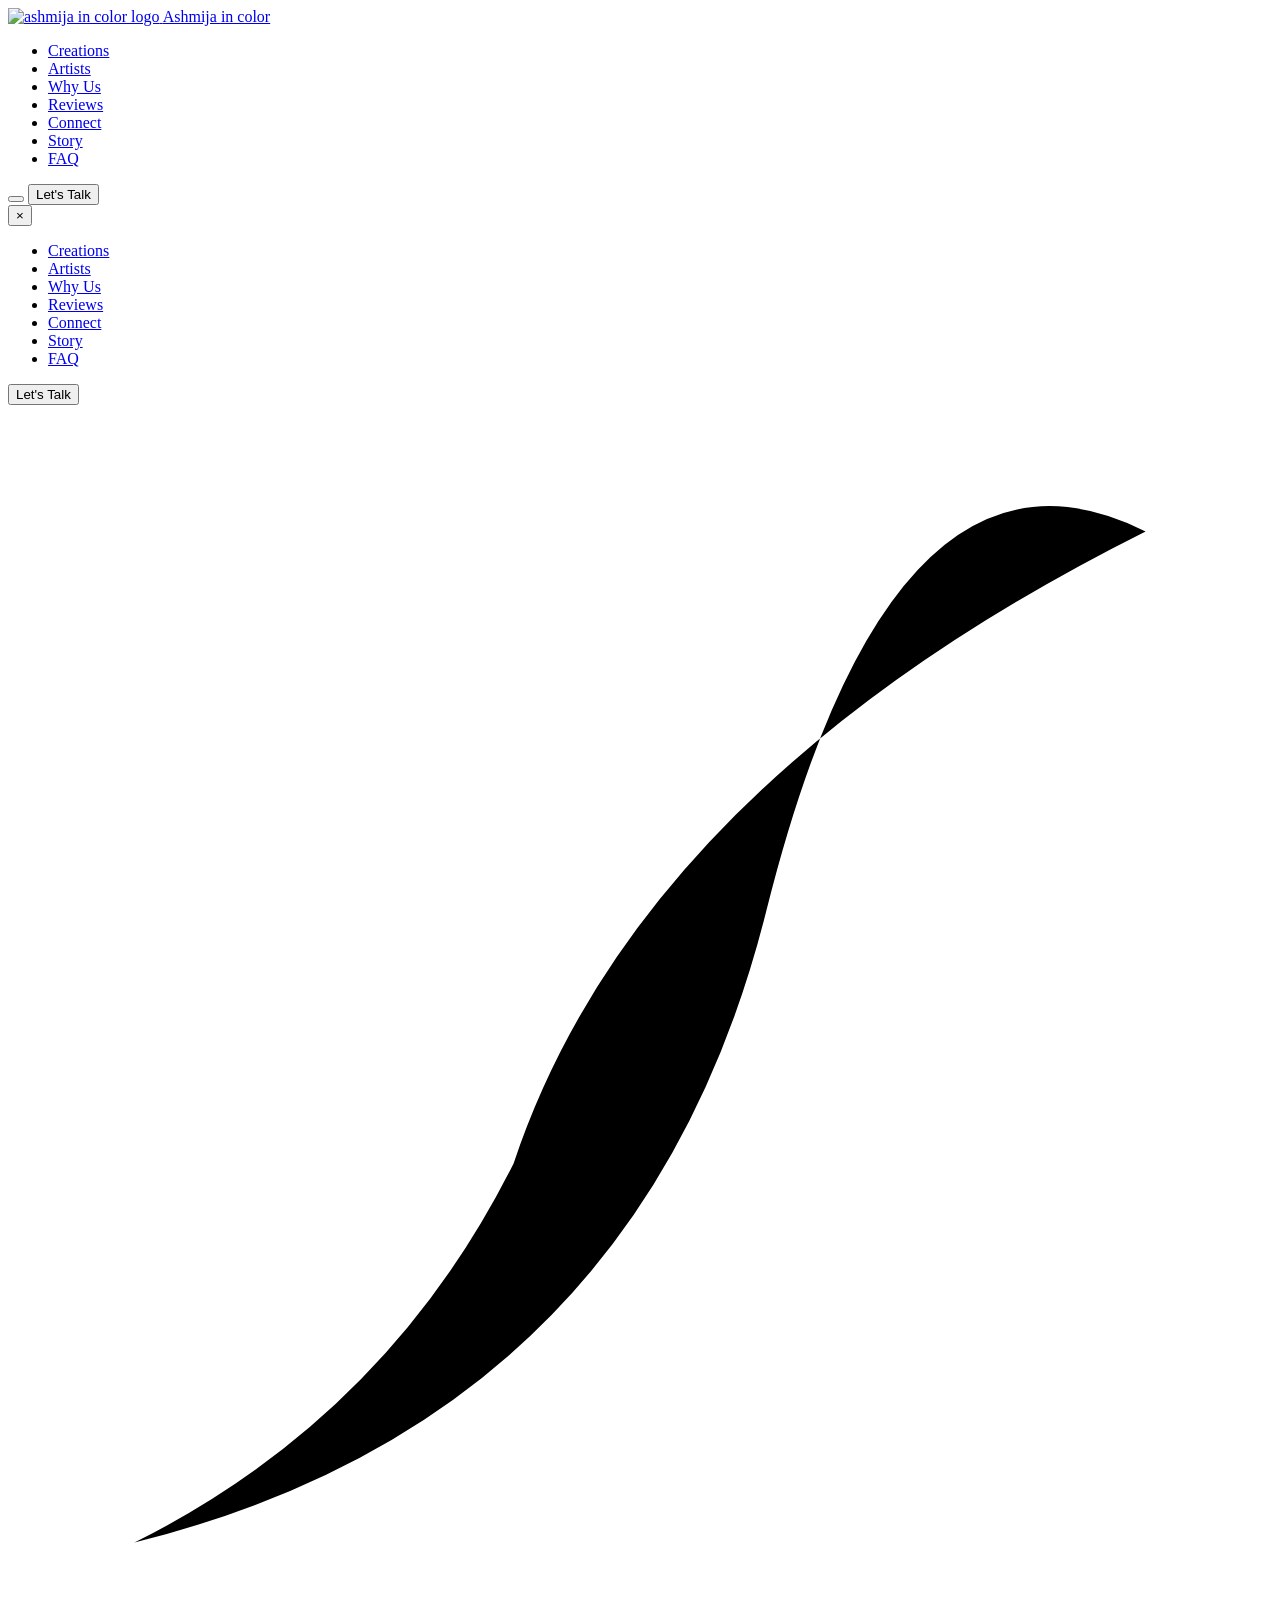
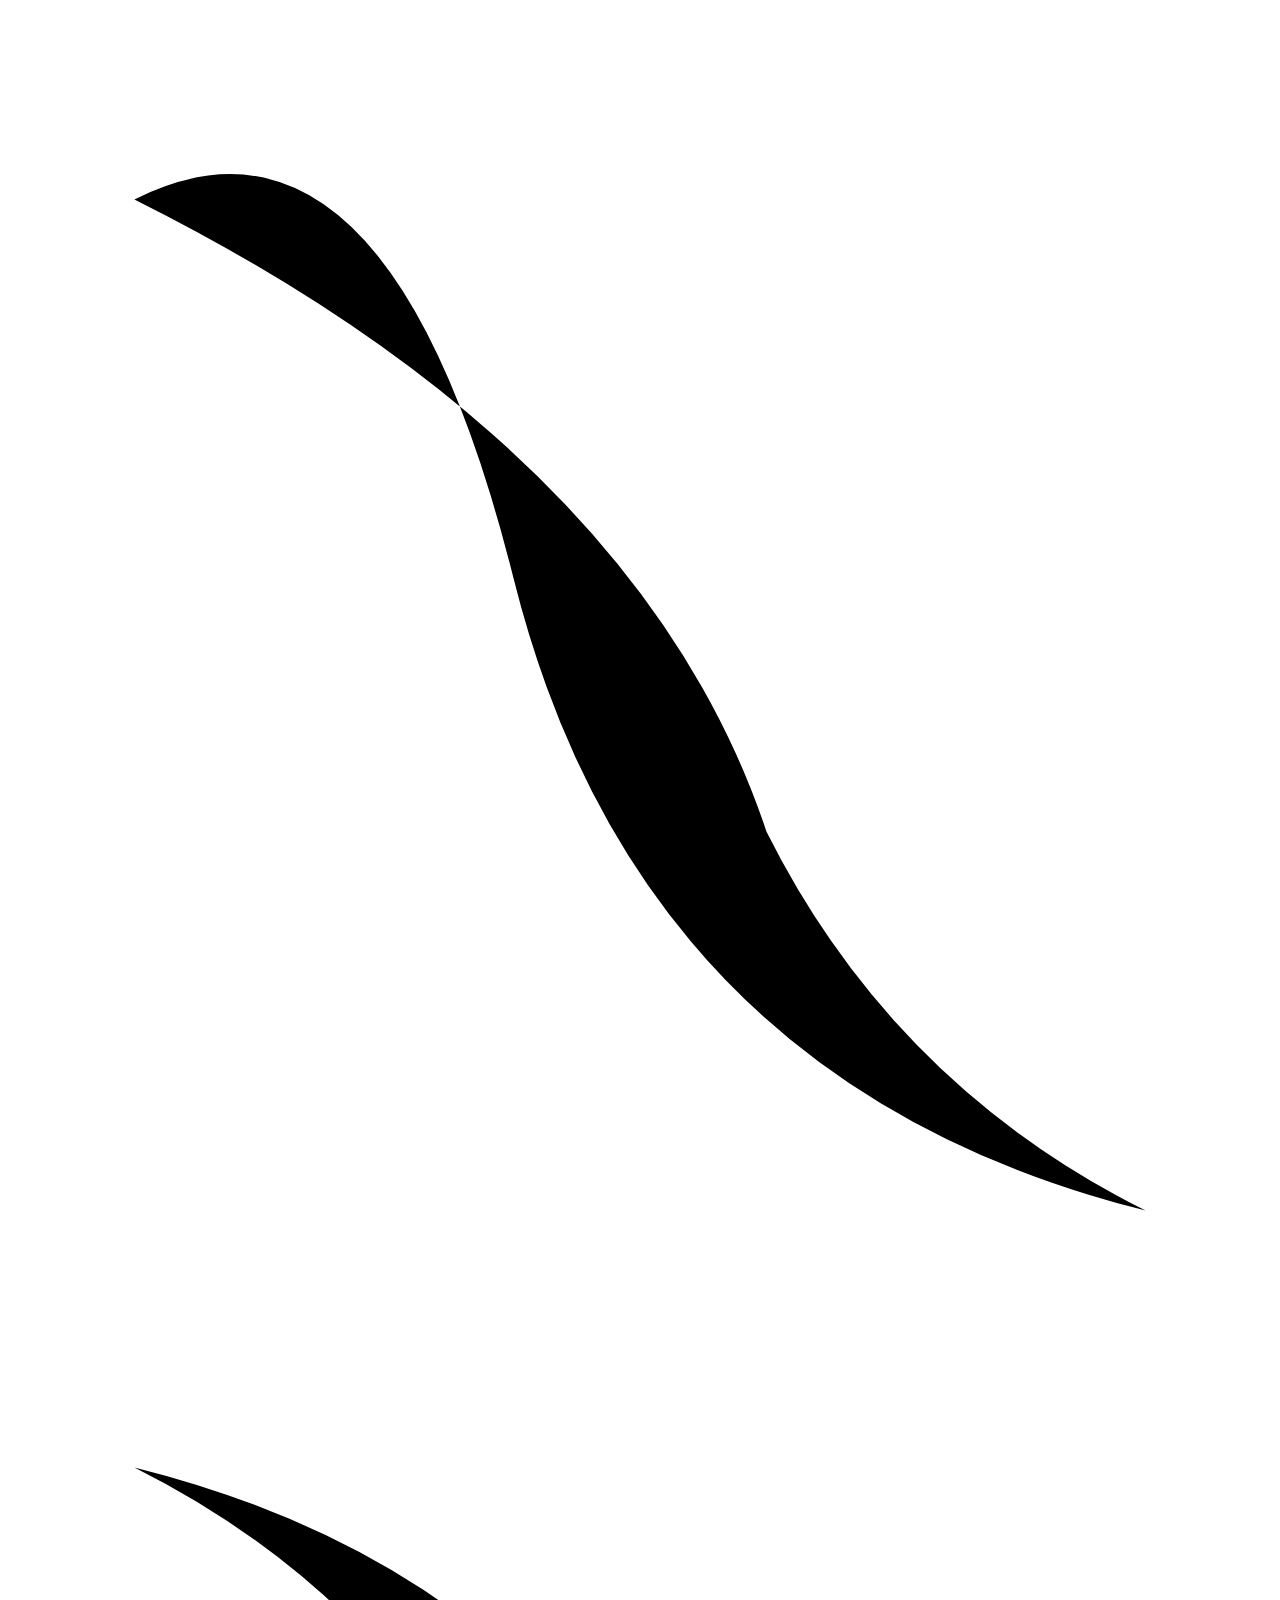
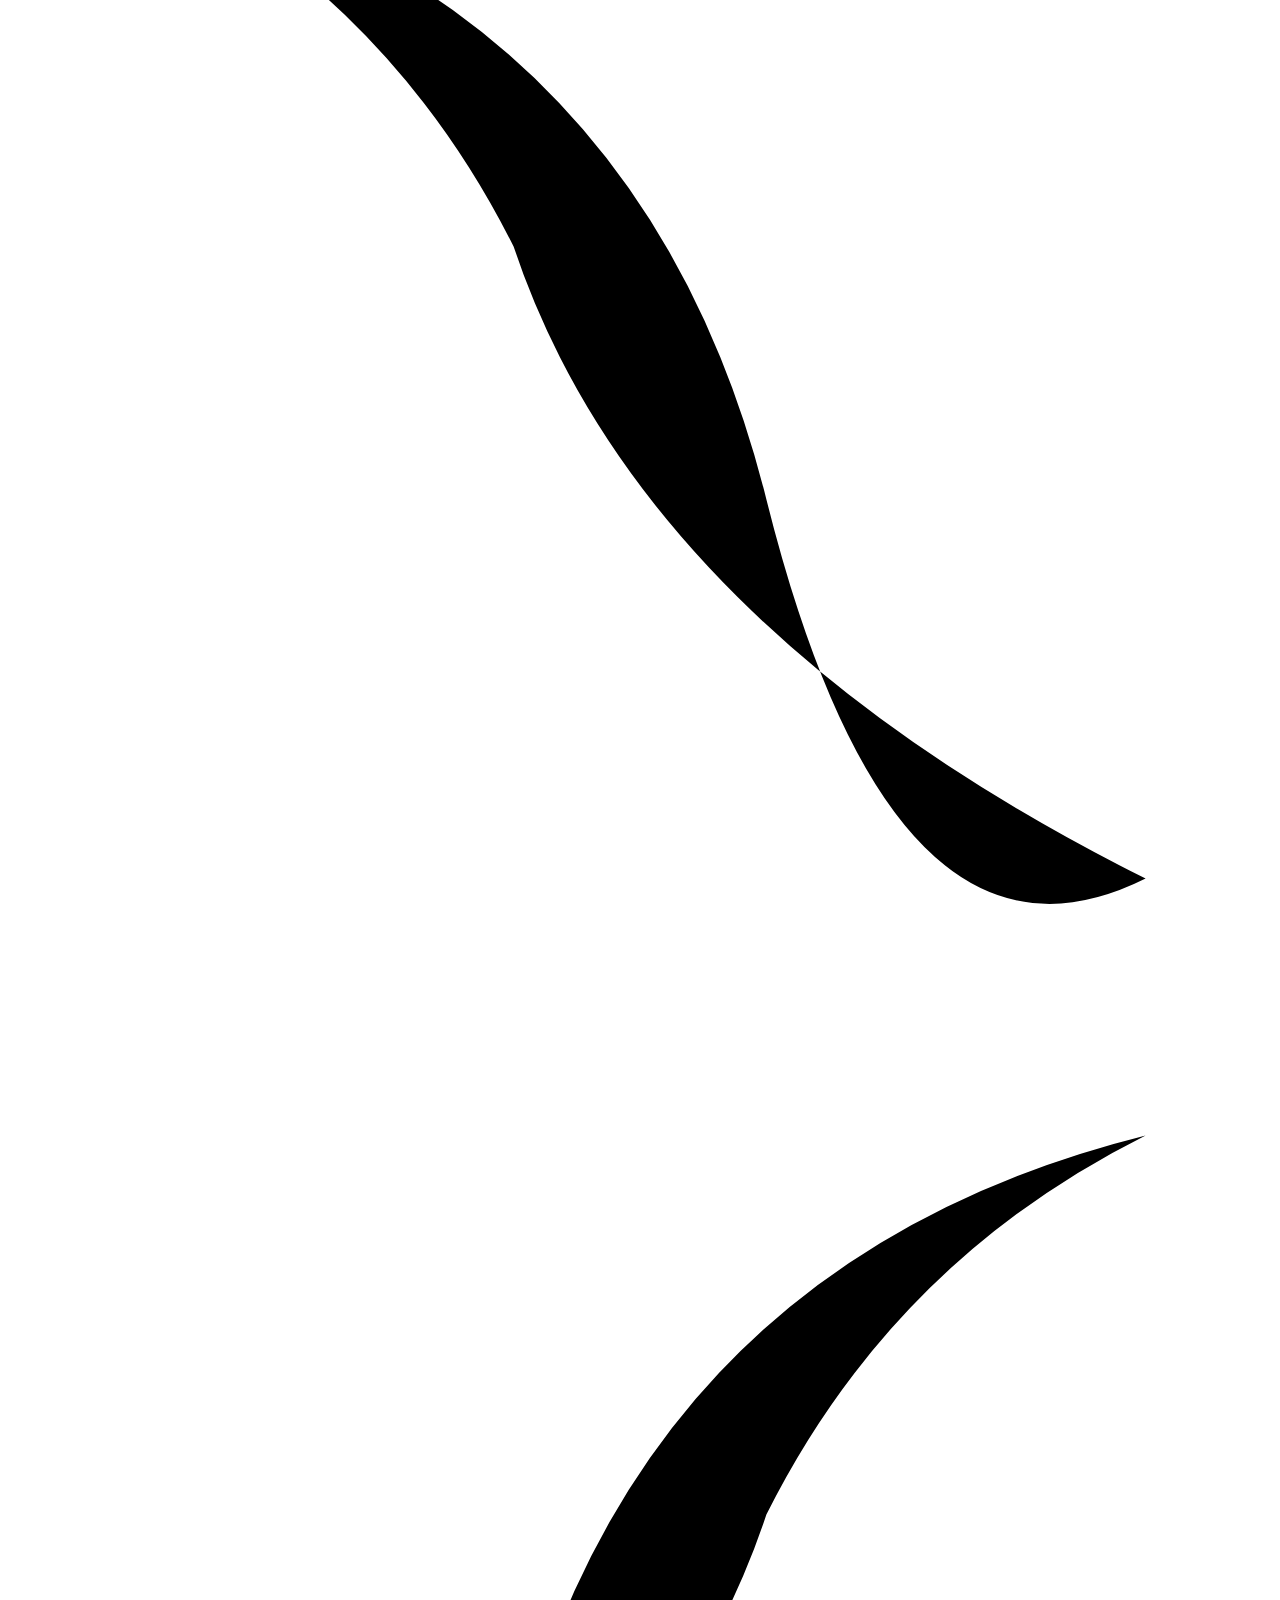
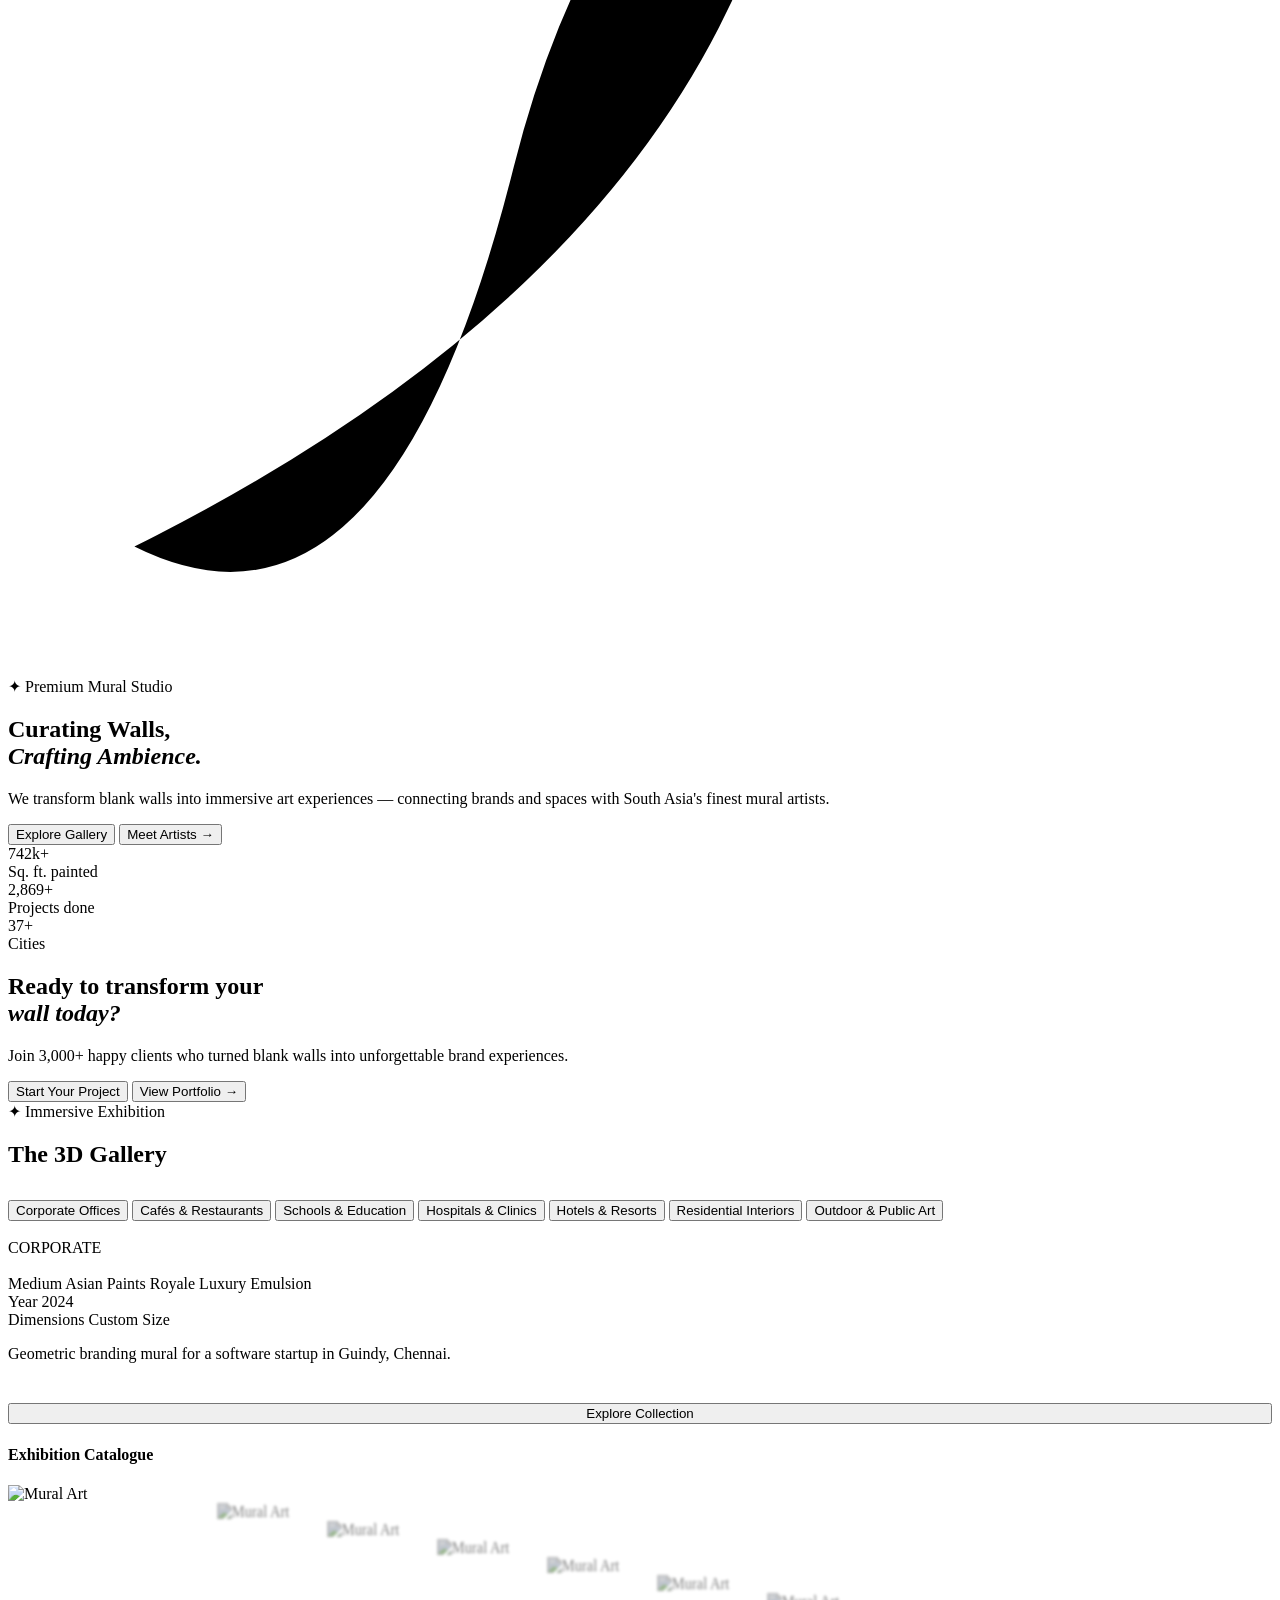
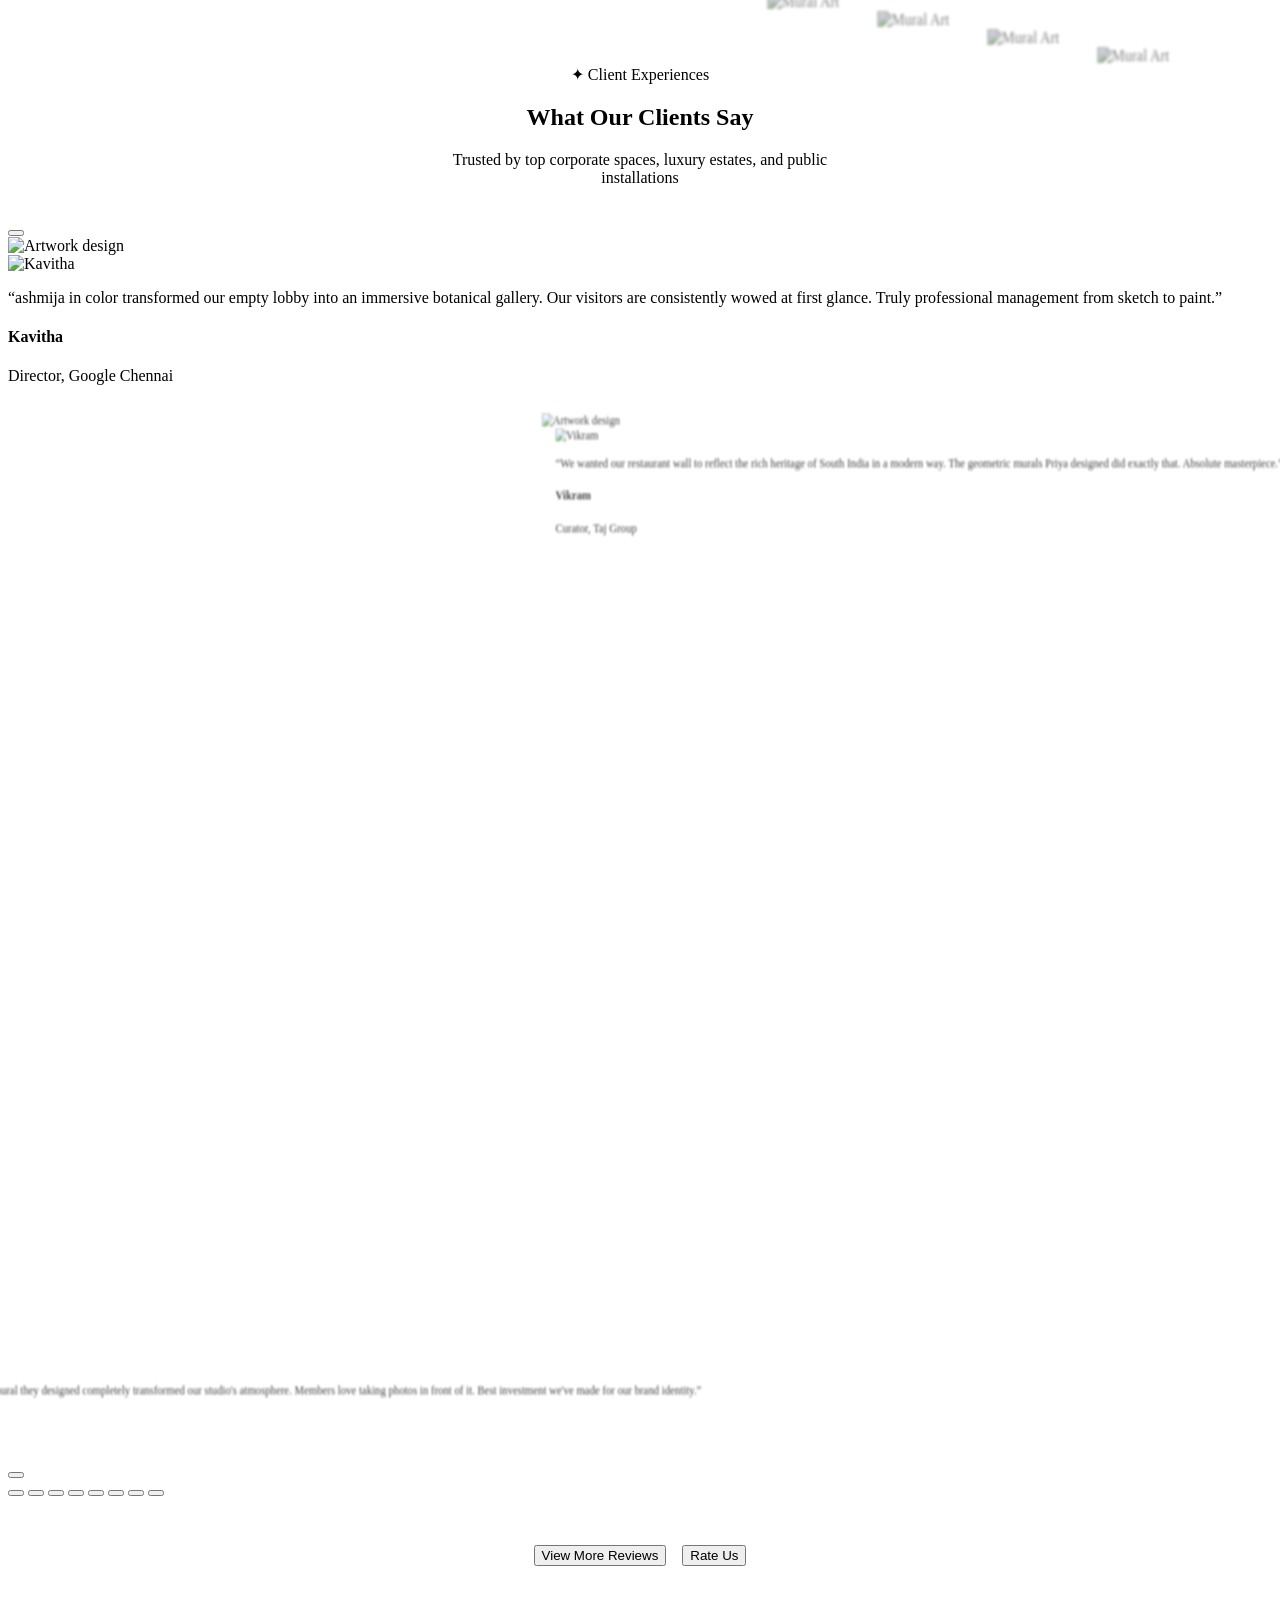
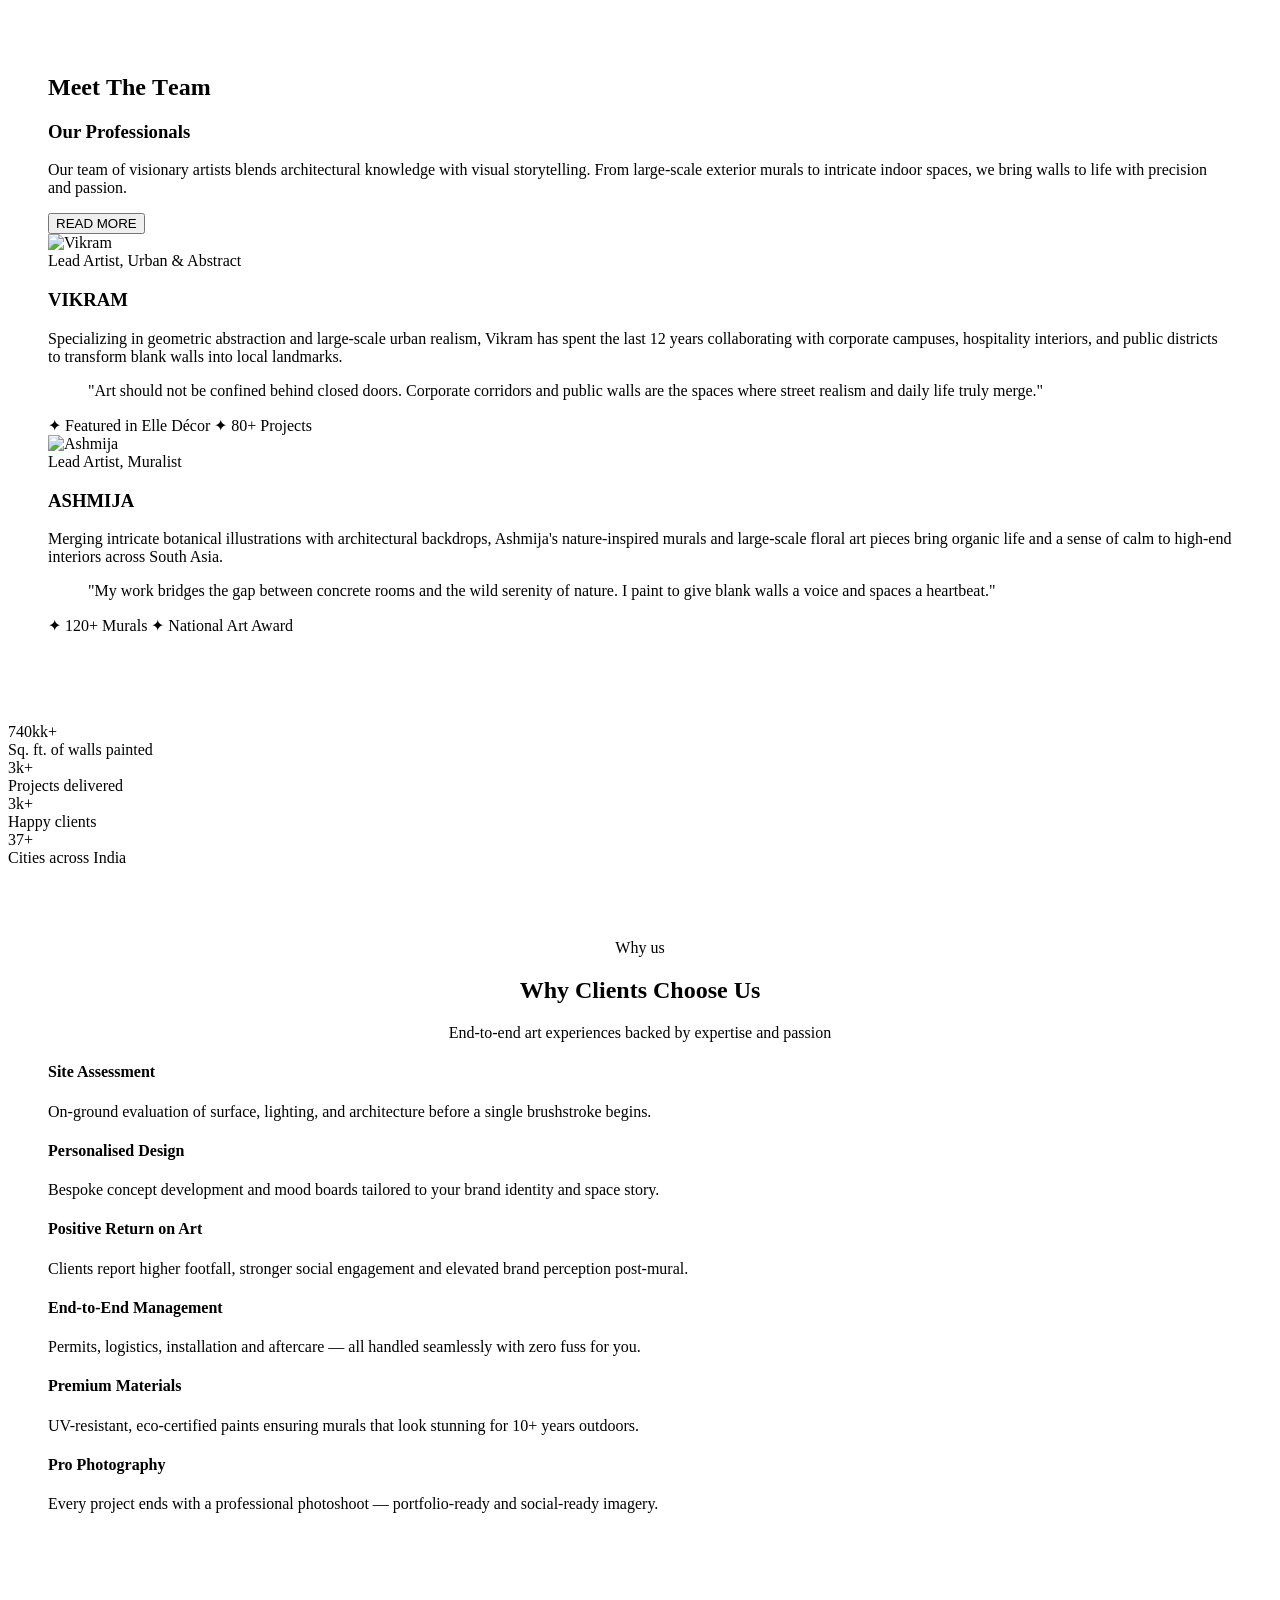
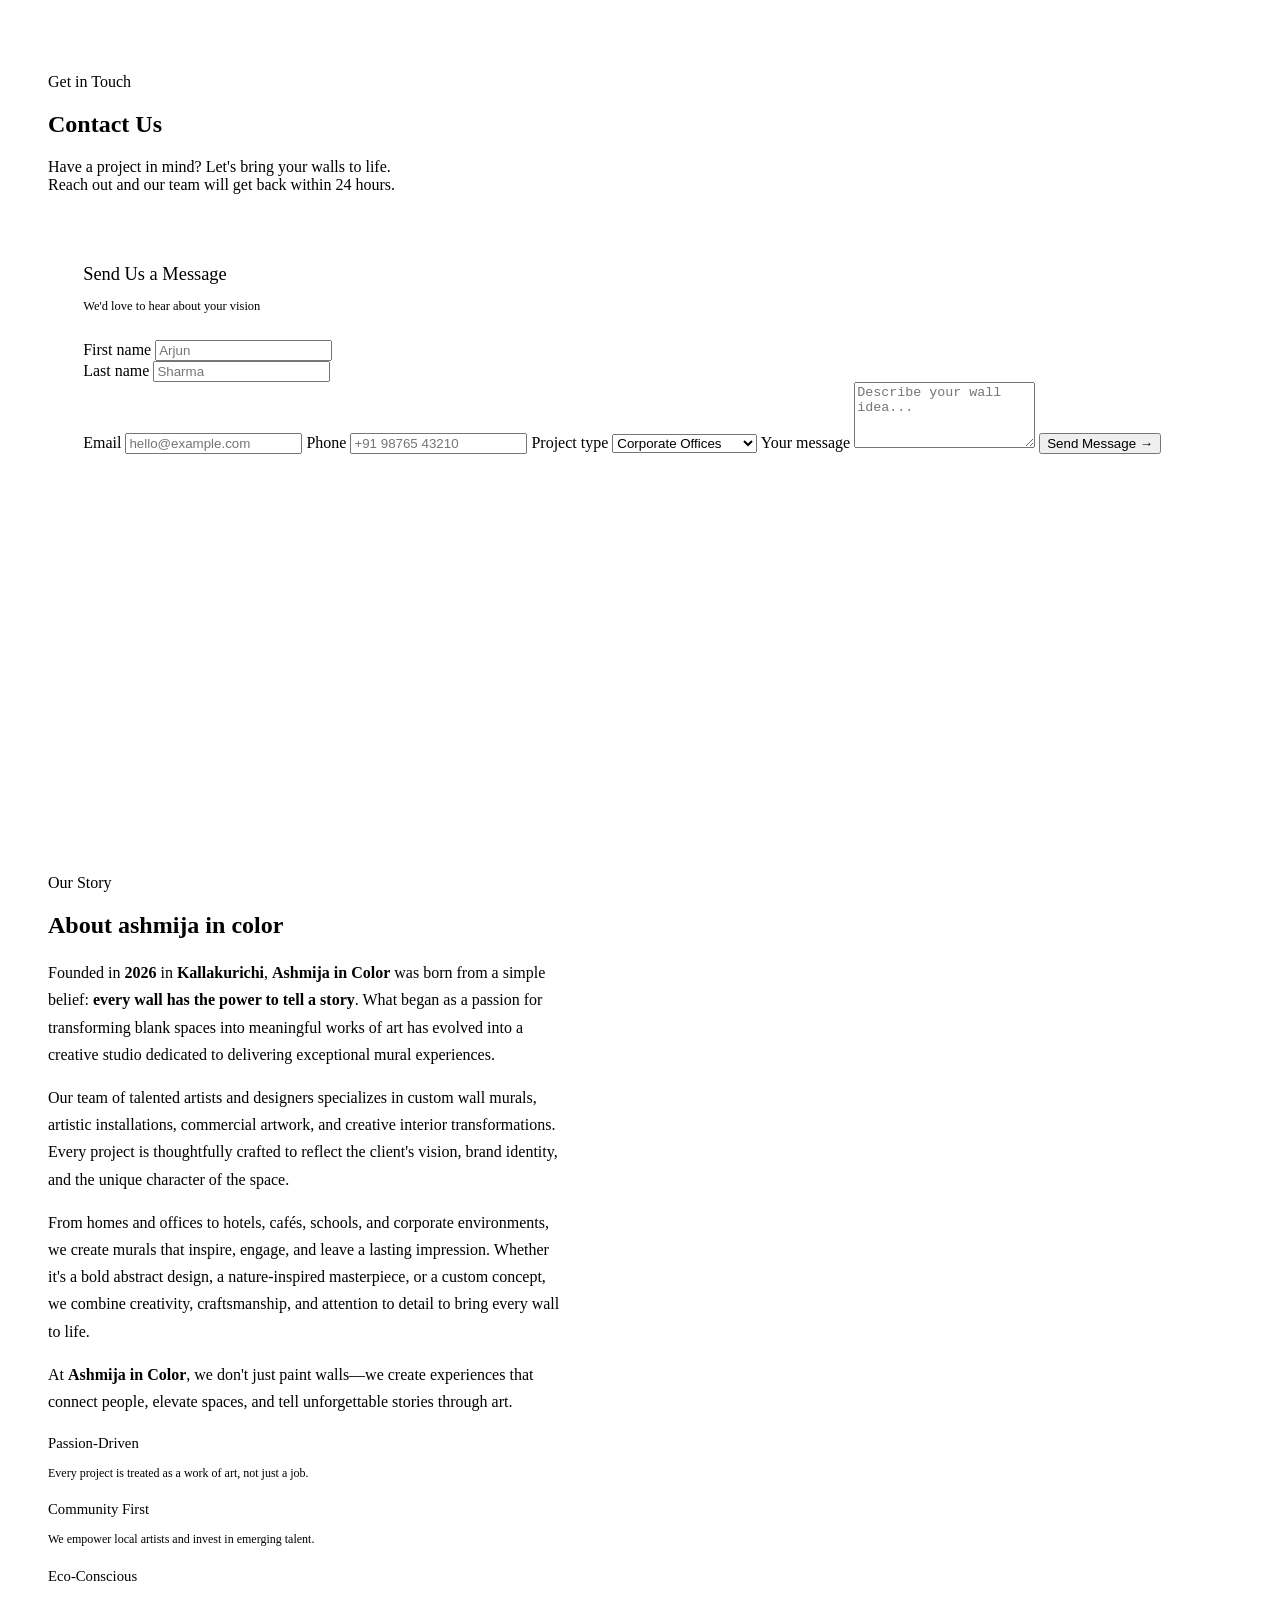
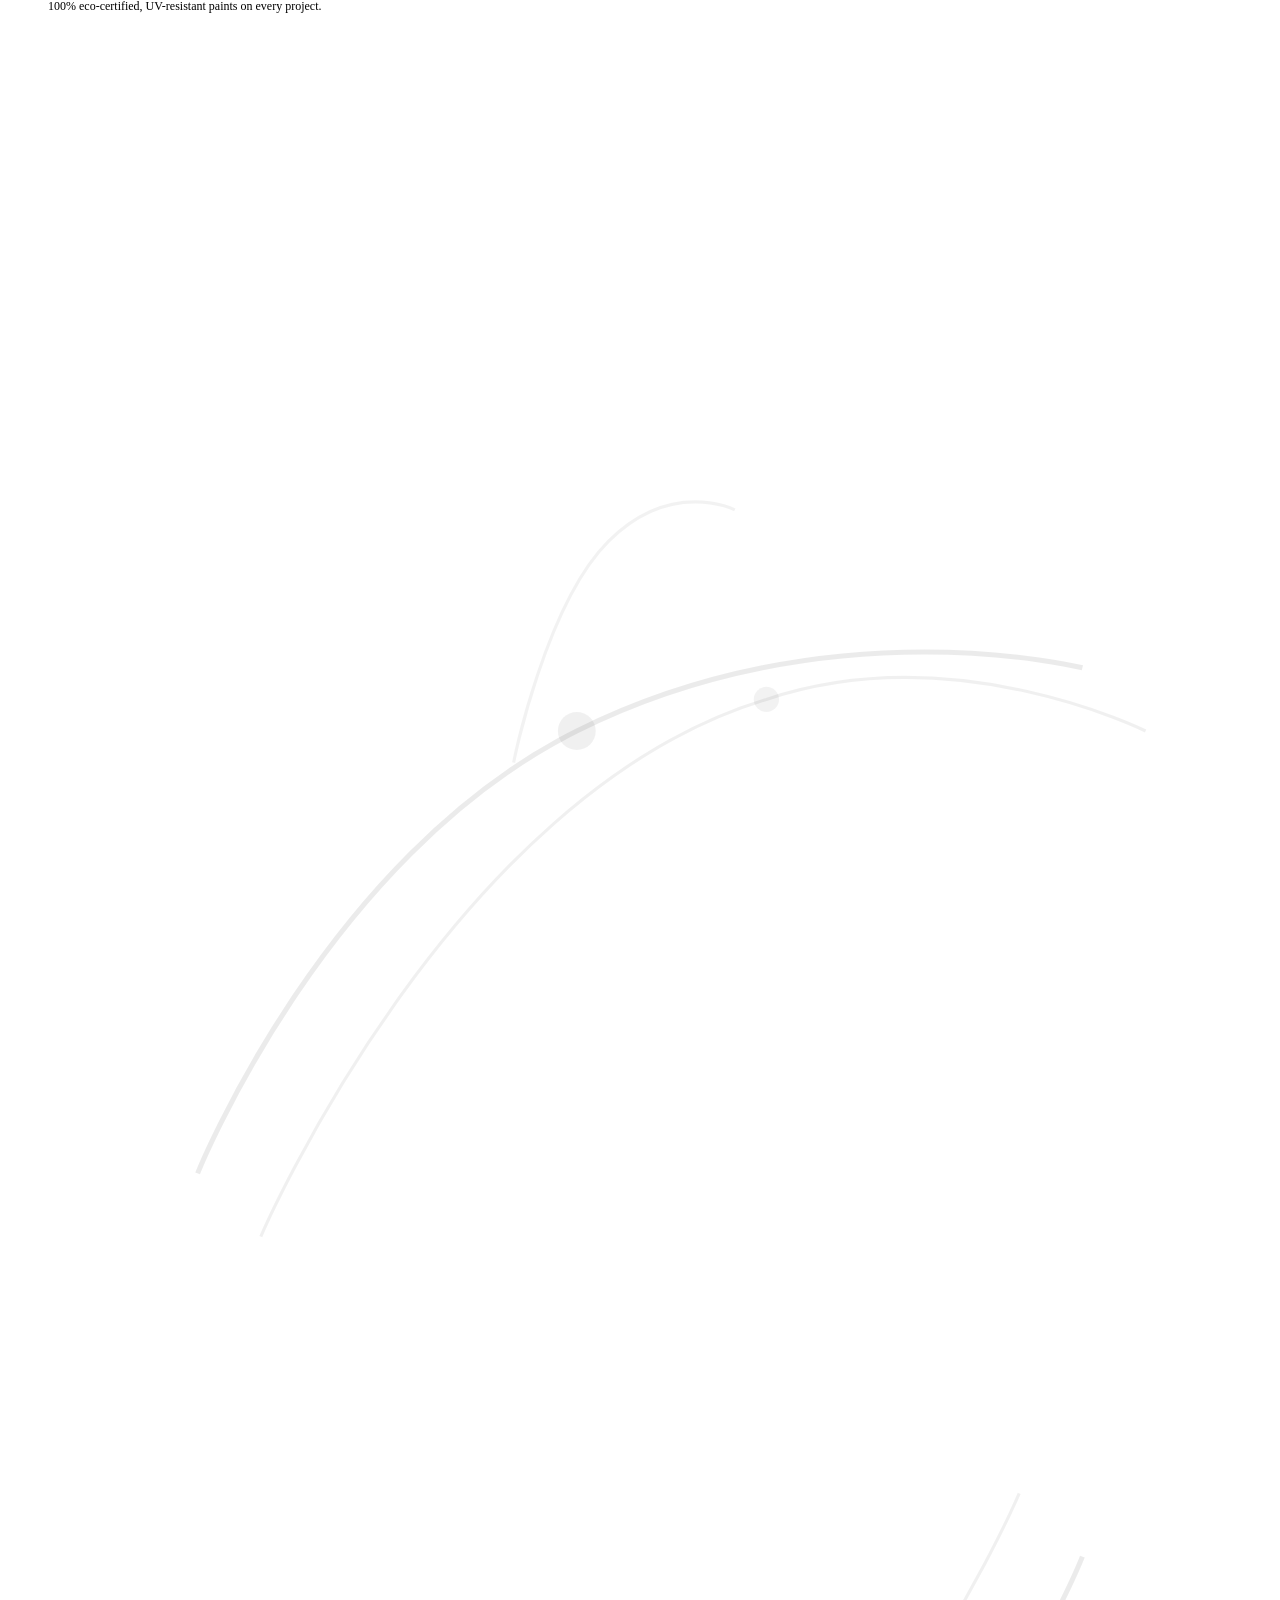
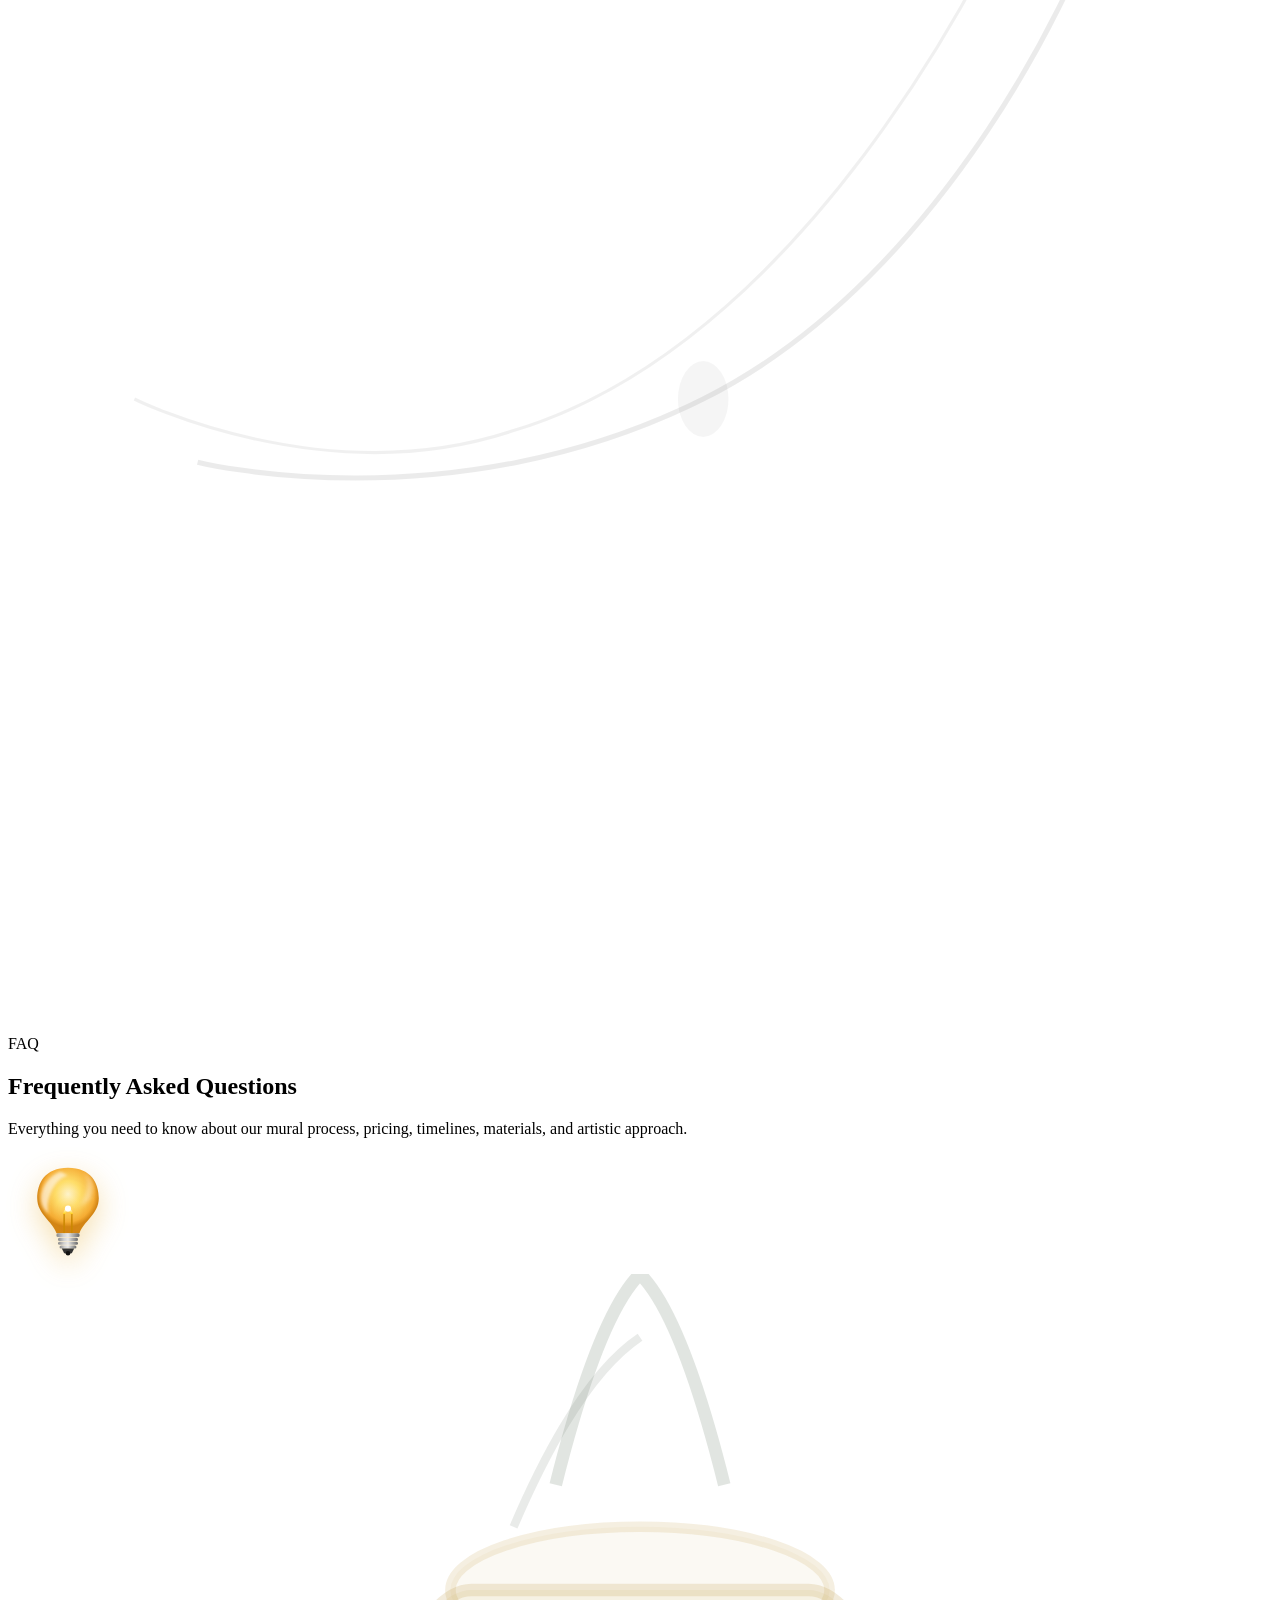
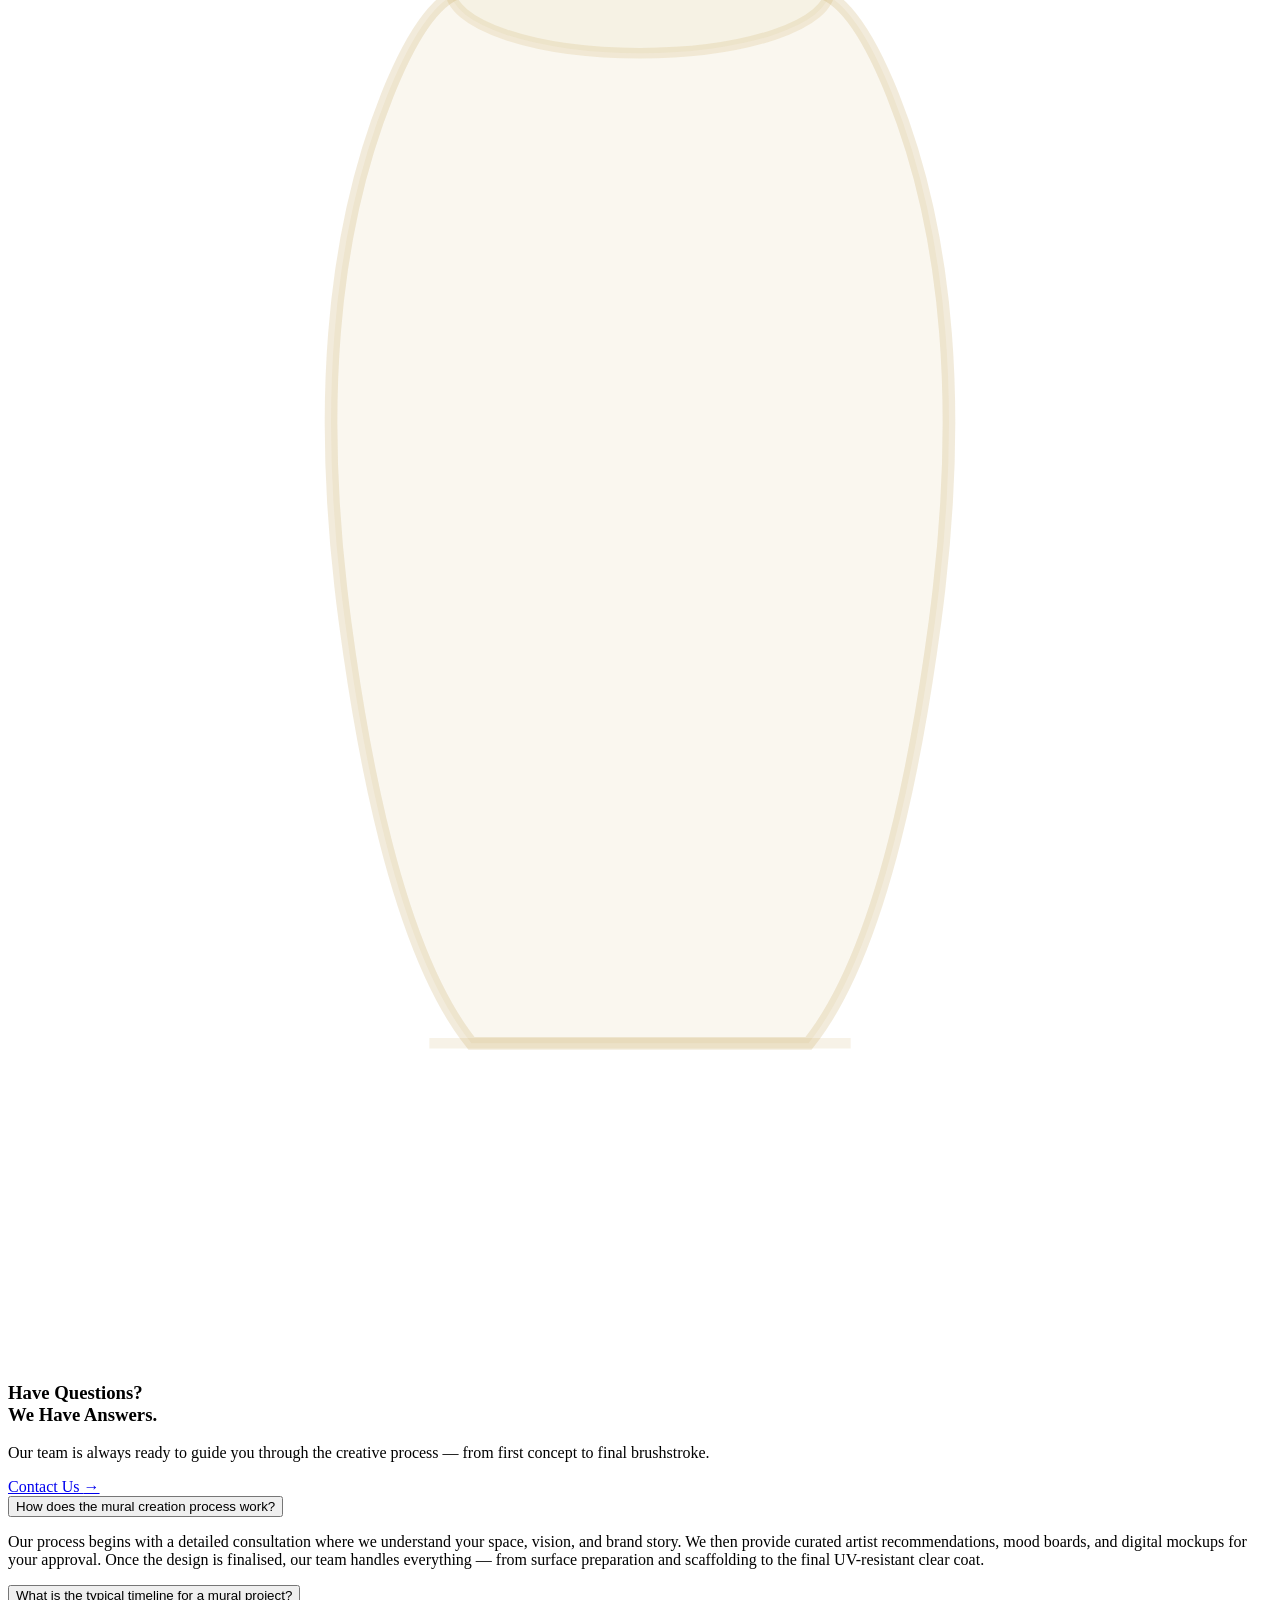
==== commit af4cffcb: "fix: update Kallakurichi Office footer link with Google Maps URL" ====
--- a/frontend/index.html
+++ b/frontend/index.html
@@ -555,53 +555,70 @@
         <div class="contact-form-side glass-card" style="padding:2.2rem; position: relative; min-height: 450px;">
 
           <!-- Success State (Hidden by default) -->
-          <div id="contact-success-state" style="display:none; flex-direction:column; align-items:center; justify-content:center; height: 100%; min-height: 350px; text-align:center;">
-            <div class="handshake-3d" style="font-size: 6rem; margin-bottom: 1.5rem; display: inline-block; transform-style: preserve-3d; animation: shake3d 1.5s infinite ease-in-out alternate;">🤝</div>
-            <h3 style="font-family:'Playfair Display',serif; font-size:1.8rem; color:var(--ink); margin-bottom: 0.5rem;">Thank You!</h3>
-            <p style="font-size:0.95rem; color:var(--muted); line-height:1.6; max-width: 250px; margin: 0 auto;">Your message was sent successfully. We'll be in touch soon.</p>
+          <div id="contact-success-state"
+            style="display:none; flex-direction:column; align-items:center; justify-content:center; height: 100%; min-height: 350px; text-align:center;">
+            <div class="handshake-3d"
+              style="font-size: 6rem; margin-bottom: 1.5rem; display: inline-block; transform-style: preserve-3d; animation: shake3d 1.5s infinite ease-in-out alternate;">
+              🤝</div>
+            <h3
+              style="font-family:'Playfair Display',serif; font-size:1.8rem; color:var(--ink); margin-bottom: 0.5rem;">
+              Thank You!</h3>
+            <p style="font-size:0.95rem; color:var(--muted); line-height:1.6; max-width: 250px; margin: 0 auto;">Your
+              message was sent successfully. We'll be in touch soon.</p>
             <style>
               @keyframes shake3d {
-                0% { transform: perspective(500px) rotateY(-25deg) rotateZ(-5deg) scale(1); }
-                50% { transform: perspective(500px) rotateY(25deg) rotateZ(5deg) scale(1.15); }
-                100% { transform: perspective(500px) rotateY(-25deg) rotateZ(-5deg) scale(1); }
+                0% {
+                  transform: perspective(500px) rotateY(-25deg) rotateZ(-5deg) scale(1);
+                }
+
+                50% {
+                  transform: perspective(500px) rotateY(25deg) rotateZ(5deg) scale(1.15);
+                }
+
+                100% {
+                  transform: perspective(500px) rotateY(-25deg) rotateZ(-5deg) scale(1);
+                }
               }
             </style>
           </div>
 
           <!-- Form Container -->
           <div id="contact-form-container">
-            <h3 style="font-family:'Playfair Display',serif;font-size:1.15rem;font-weight:400;margin-bottom:.3rem;color:var(--ink)">Send Us a Message</h3>
-            <p style="font-size:.78rem;color:var(--muted);margin-bottom:1.5rem;line-height:1.5">We'd love to hear about your vision</p>
+            <h3
+              style="font-family:'Playfair Display',serif;font-size:1.15rem;font-weight:400;margin-bottom:.3rem;color:var(--ink)">
+              Send Us a Message</h3>
+            <p style="font-size:.78rem;color:var(--muted);margin-bottom:1.5rem;line-height:1.5">We'd love to hear about
+              your vision</p>
             <form id="contact-section-form" onsubmit="event.preventDefault();">
-            <div class="form-row">
-              <div>
-                <label class="form-label" for="contact-first-name">First name</label>
-                <input class="form-input" type="text" id="contact-first-name" placeholder="Arjun" required>
-              </div>
-              <div>
-                <label class="form-label" for="contact-last-name">Last name</label>
-                <input class="form-input" type="text" id="contact-last-name" placeholder="Sharma" required>
-              </div>
-            </div>
-            <label class="form-label" for="contact-email">Email</label>
-            <input class="form-input" type="email" id="contact-email" placeholder="hello@example.com" required>
-            <label class="form-label" for="contact-phone">Phone</label>
-            <input class="form-input" type="tel" id="contact-phone" placeholder="+91 98765 43210">
-            <label class="form-label" for="contact-project-type">Project type</label>
-            <select class="form-input" id="contact-project-type">
-              <option>Corporate Offices</option>
-              <option>Cafes & Restaurants</option>
-              <option>Schools & Education</option>
-              <option>Hospitals & Clinics</option>
-              <option>Hotels & Resorts</option>
-              <option>Residential Interiors</option>
-              <option>Outdoor & Public Art</option>
-            </select>
-            <label class="form-label" for="contact-message">Your message</label>
-            <textarea class="form-input" id="contact-message" rows="4" placeholder="Describe your wall idea..."
-              style="resize:vertical"></textarea>
-            <button class="form-submit" id="btn-contact-submit" type="submit">Send Message →</button>
-          </form>
+              <div class="form-row">
+                <div>
+                  <label class="form-label" for="contact-first-name">First name</label>
+                  <input class="form-input" type="text" id="contact-first-name" placeholder="Arjun" required>
+                </div>
+                <div>
+                  <label class="form-label" for="contact-last-name">Last name</label>
+                  <input class="form-input" type="text" id="contact-last-name" placeholder="Sharma" required>
+                </div>
+              </div>
+              <label class="form-label" for="contact-email">Email</label>
+              <input class="form-input" type="email" id="contact-email" placeholder="hello@example.com" required>
+              <label class="form-label" for="contact-phone">Phone</label>
+              <input class="form-input" type="tel" id="contact-phone" placeholder="+91 98765 43210">
+              <label class="form-label" for="contact-project-type">Project type</label>
+              <select class="form-input" id="contact-project-type">
+                <option>Corporate Offices</option>
+                <option>Cafes & Restaurants</option>
+                <option>Schools & Education</option>
+                <option>Hospitals & Clinics</option>
+                <option>Hotels & Resorts</option>
+                <option>Residential Interiors</option>
+                <option>Outdoor & Public Art</option>
+              </select>
+              <label class="form-label" for="contact-message">Your message</label>
+              <textarea class="form-input" id="contact-message" rows="4" placeholder="Describe your wall idea..."
+                style="resize:vertical"></textarea>
+              <button class="form-submit" id="btn-contact-submit" type="submit">Send Message →</button>
+            </form>
           </div>
         </div>
       </div>
@@ -616,10 +633,23 @@
         <div class="about-content">
           <div class="sec-label">Our Story</div>
           <h2 class="sec-title">About ashmija in color</h2>
-          <p class="sec-sub" style="max-width:500px;margin-top:.8rem">Founded in <strong>2026</strong> in <strong>Kallakurichi</strong>, <strong>Ashmija in Color</strong> was born from a simple belief: <strong>every wall has the power to tell a story</strong>. What began as a passion for transforming blank spaces into meaningful works of art has evolved into a creative studio dedicated to delivering exceptional mural experiences.</p>
-          <p class="sec-sub" style="max-width:500px;margin-top:1rem">Our team of talented artists and designers specializes in custom wall murals, artistic installations, commercial artwork, and creative interior transformations. Every project is thoughtfully crafted to reflect the client's vision, brand identity, and the unique character of the space.</p>
-          <p class="sec-sub" style="max-width:500px;margin-top:1rem">From homes and offices to hotels, cafés, schools, and corporate environments, we create murals that inspire, engage, and leave a lasting impression. Whether it's a bold abstract design, a nature-inspired masterpiece, or a custom concept, we combine creativity, craftsmanship, and attention to detail to bring every wall to life.</p>
-          <p class="sec-sub" style="max-width:500px;margin-top:1rem">At <strong>Ashmija in Color</strong>, we don't just paint walls—we create experiences that connect people, elevate spaces, and tell unforgettable stories through art.</p>
+          <p class="sec-sub" style="max-width:520px;margin-top:.8rem;line-height:1.7">Founded in <strong>2026</strong>
+            in <strong>Kallakurichi</strong>, <strong>Ashmija in Color</strong> was born from a simple belief:
+            <strong>every wall has the power to tell a story</strong>. What began as a passion for transforming blank
+            spaces into meaningful works of art has evolved into a creative studio dedicated to delivering exceptional
+            mural experiences.
+          </p>
+          <p class="sec-sub" style="max-width:520px;margin-top:1rem;line-height:1.7">Our team of talented artists and
+            designers specializes in custom wall murals, artistic installations, commercial artwork, and creative
+            interior transformations. Every project is thoughtfully crafted to reflect the client's vision, brand
+            identity, and the unique character of the space.</p>
+          <p class="sec-sub" style="max-width:520px;margin-top:1rem;line-height:1.7">From homes and offices to hotels,
+            cafés, schools, and corporate environments, we create murals that inspire, engage, and leave a lasting
+            impression. Whether it's a bold abstract design, a nature-inspired masterpiece, or a custom concept, we
+            combine creativity, craftsmanship, and attention to detail to bring every wall to life.</p>
+          <p class="sec-sub" style="max-width:520px;margin-top:1rem;line-height:1.7">At <strong>Ashmija in
+              Color</strong>, we don't just paint walls—we create experiences that connect people, elevate spaces, and
+            tell unforgettable stories through art.</p>
           <div class="about-values">
             <div class="about-value-item glass-subtle">
               <div class="why-icon-wrap"><i class="ti ti-heart" aria-hidden="true"></i></div>
@@ -651,34 +681,6 @@
                   UV-resistant paints on every project.</p>
               </div>
             </div>
-          </div>
-        </div>
-        <div class="about-visual reveal" style="transition-delay:.15s">
-          <div class="about-card glass-card" style="padding:2rem;text-align:center">
-            <div
-              style="font-family:'Playfair Display',serif;font-size:3.5rem;font-weight:700;color:var(--gold);line-height:1">
-              10</div>
-            <div
-              style="font-size:.72rem;color:var(--muted);letter-spacing:.1em;text-transform:uppercase;margin-top:.3rem;font-weight:500">
-              Years of Excellence</div>
-            <div
-              style="height:1px;background:linear-gradient(to right,transparent,rgba(184,147,58,0.3),transparent);margin:1.2rem 0">
-            </div>
-            <div
-              style="font-family:'Playfair Display',serif;font-size:3.5rem;font-weight:700;color:var(--gold);line-height:1">
-              120+</div>
-            <div
-              style="font-size:.72rem;color:var(--muted);letter-spacing:.1em;text-transform:uppercase;margin-top:.3rem;font-weight:500">
-              Curated Artists</div>
-            <div
-              style="height:1px;background:linear-gradient(to right,transparent,rgba(184,147,58,0.3),transparent);margin:1.2rem 0">
-            </div>
-            <div
-              style="font-family:'Playfair Display',serif;font-size:3.5rem;font-weight:700;color:var(--gold);line-height:1">
-              15</div>
-            <div
-              style="font-size:.72rem;color:var(--muted);letter-spacing:.1em;text-transform:uppercase;margin-top:.3rem;font-weight:500">
-              Industry Awards</div>
           </div>
         </div>
       </div>
@@ -727,10 +729,12 @@
         <!-- LEFT: Info Card (35%) -->
         <div class="faq-info-card reveal">
           <div class="faq-info-card__inner">
-            <div class="faq-info-art" style="perspective: 800px; display: flex; align-items: center; justify-content: center; width: 120px; height: 120px; position: relative;">
+            <div class="faq-info-art"
+              style="perspective: 800px; display: flex; align-items: center; justify-content: center; width: 120px; height: 120px; position: relative;">
 
               <!-- 3D Style Glowing SVG Bulb (No Background) -->
-              <svg width="80" height="100" viewBox="0 0 100 130" xmlns="http://www.w3.org/2000/svg" style="animation: floatBulb 4s infinite ease-in-out; filter: drop-shadow(0 10px 15px rgba(230,170,40,0.4));">
+              <svg width="80" height="100" viewBox="0 0 100 130" xmlns="http://www.w3.org/2000/svg"
+                style="animation: floatBulb 4s infinite ease-in-out; filter: drop-shadow(0 10px 15px rgba(230,170,40,0.4));">
                 <defs>
                   <radialGradient id="bulbGlow" cx="50%" cy="40%" r="50%">
                     <stop offset="0%" stop-color="#fff5cc" />
@@ -752,15 +756,19 @@
                 </defs>
 
                 <!-- Bulb Glass Body -->
-                <path d="M 50 5 C 20 5 10 25 10 45 C 10 65 30 75 35 90 L 65 90 C 70 75 90 65 90 45 C 90 25 80 5 50 5 Z" fill="url(#bulbGlow)" opacity="0.9" />
+                <path d="M 50 5 C 20 5 10 25 10 45 C 10 65 30 75 35 90 L 65 90 C 70 75 90 65 90 45 C 90 25 80 5 50 5 Z"
+                  fill="url(#bulbGlow)" opacity="0.9" />
 
                 <!-- Highlights to make it look 3D and glossy -->
-                <path d="M 40 10 C 25 15 15 30 15 45 C 15 55 20 60 25 65 C 20 50 30 20 50 15 C 45 12 42 11 40 10 Z" fill="#ffffff" opacity="0.6" filter="blur(2px)" />
-                <path d="M 80 40 C 85 30 80 15 70 10 C 80 20 75 40 65 55 C 75 50 82 45 80 40 Z" fill="#ffffff" opacity="0.4" filter="blur(3px)" />
+                <path d="M 40 10 C 25 15 15 30 15 45 C 15 55 20 60 25 65 C 20 50 30 20 50 15 C 45 12 42 11 40 10 Z"
+                  fill="#ffffff" opacity="0.6" filter="blur(2px)" />
+                <path d="M 80 40 C 85 30 80 15 70 10 C 80 20 75 40 65 55 C 75 50 82 45 80 40 Z" fill="#ffffff"
+                  opacity="0.4" filter="blur(3px)" />
 
                 <!-- Inner Filament Support -->
                 <path d="M 45 90 L 45 65 M 55 90 L 55 65" stroke="#cc8800" stroke-width="2" />
-                <path d="M 45 65 Q 50 50 55 65" stroke="url(#filament)" stroke-width="3" fill="none" style="filter: drop-shadow(0 0 5px #ffaa00);" />
+                <path d="M 45 65 Q 50 50 55 65" stroke="url(#filament)" stroke-width="3" fill="none"
+                  style="filter: drop-shadow(0 0 5px #ffaa00);" />
                 <circle cx="50" cy="58" r="4" fill="#ffffff" style="filter: drop-shadow(0 0 8px #ffffff);" />
 
                 <!-- Metal Base (Screw threads) -->
@@ -776,8 +784,17 @@
 
               <style>
                 @keyframes floatBulb {
-                  0%, 100% { transform: translateY(0); filter: drop-shadow(0 10px 15px rgba(230,170,40,0.3)); }
-                  50% { transform: translateY(-8px); filter: drop-shadow(0 20px 25px rgba(230,170,40,0.7)); }
+
+                  0%,
+                  100% {
+                    transform: translateY(0);
+                    filter: drop-shadow(0 10px 15px rgba(230, 170, 40, 0.3));
+                  }
+
+                  50% {
+                    transform: translateY(-8px);
+                    filter: drop-shadow(0 20px 25px rgba(230, 170, 40, 0.7));
+                  }
                 }
               </style>
             </div>
@@ -973,7 +990,7 @@
       <div class="footer-col">
         <h5>Contact</h5>
         <ul>
-          <li><a href="#" id="footer-link-office">Kallakurichi Office</a></li>
+          <li><a href="https://maps.app.goo.gl/HwP9gCGYiTBoJ23S8?g_st=aw" id="footer-link-office" target="_blank" rel="noopener noreferrer">Kallakurichi Office</a></li>
           <li><a href="mailto:ashmijaincolor@gmail.com" id="footer-link-email">ashmijaincolor@gmail.com</a></li>
           <li><a href="tel:+918870120750" id="footer-link-phone">+91 8870120750</a></li>
           <li><a href="#" id="footer-link-whatsapp">WhatsApp Us</a></li>
@@ -1165,4 +1182,4 @@
 
 </body>
 
-</html>
+</html>
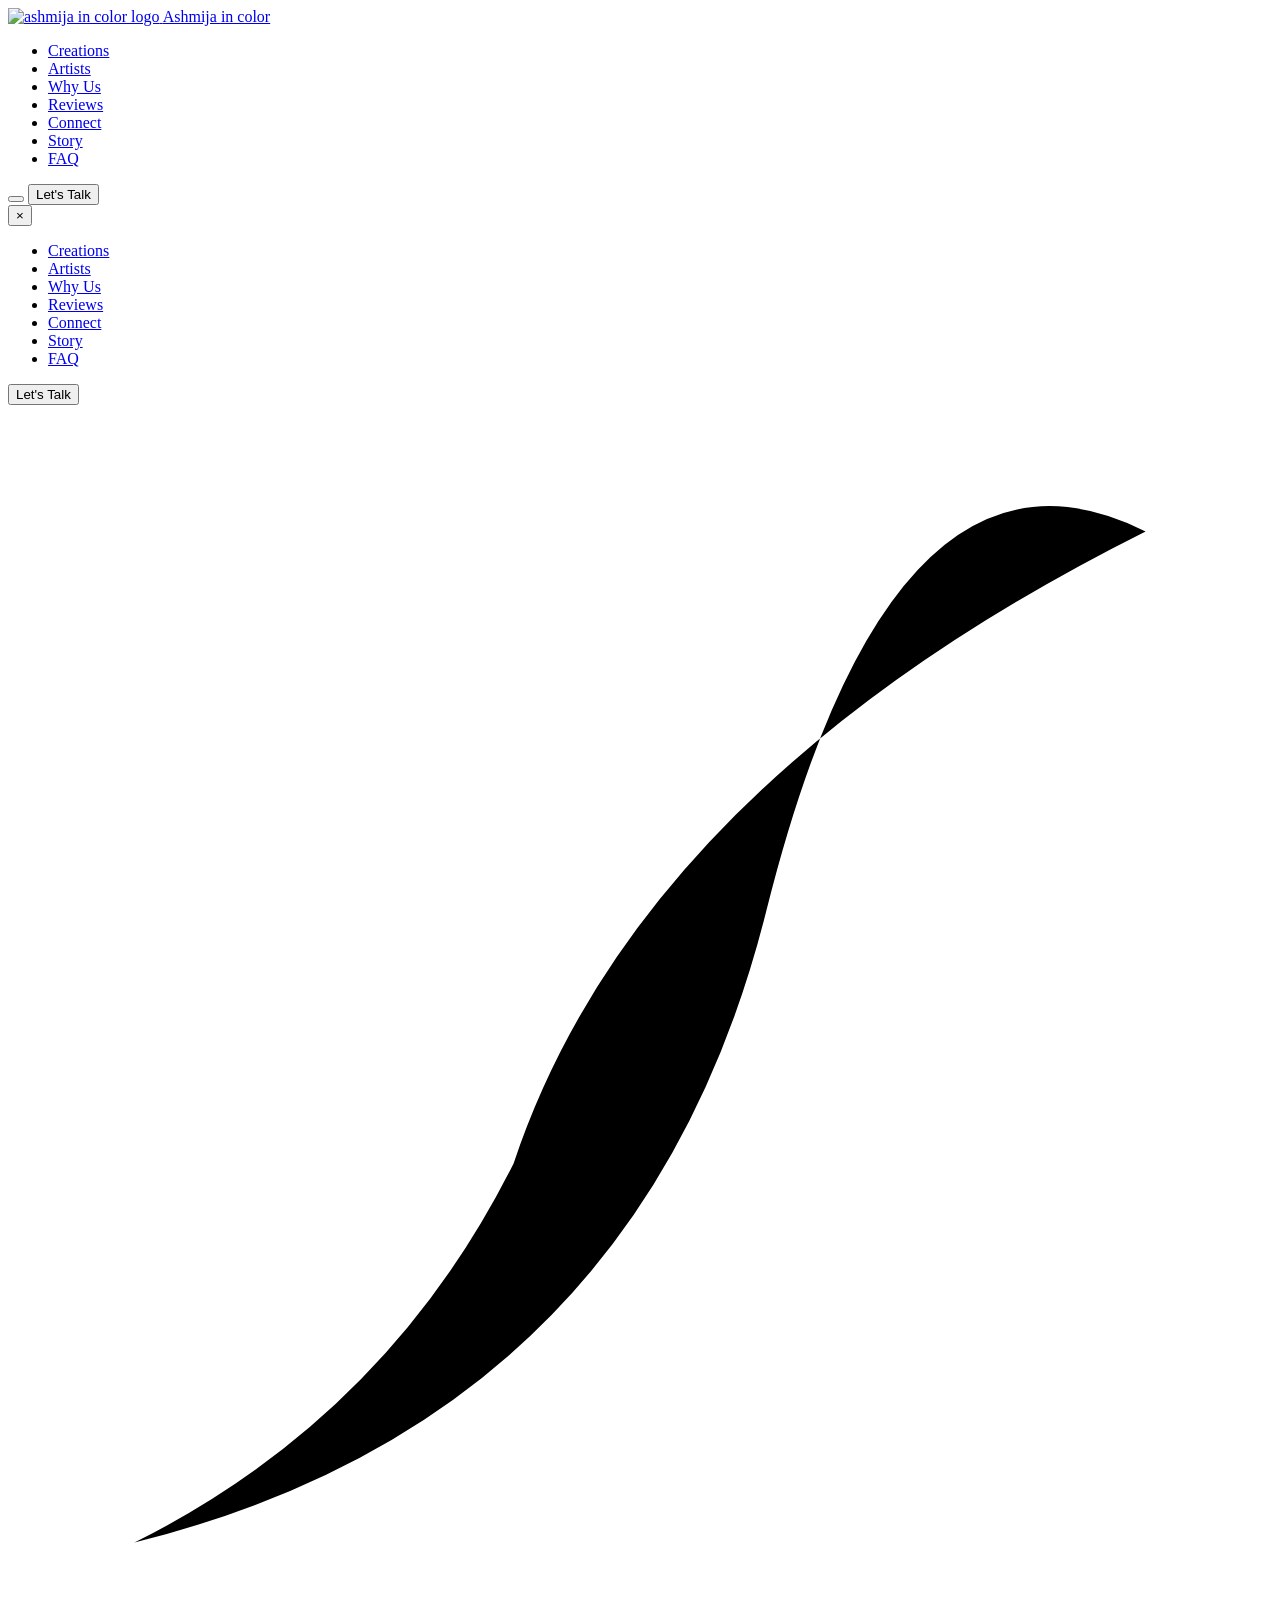
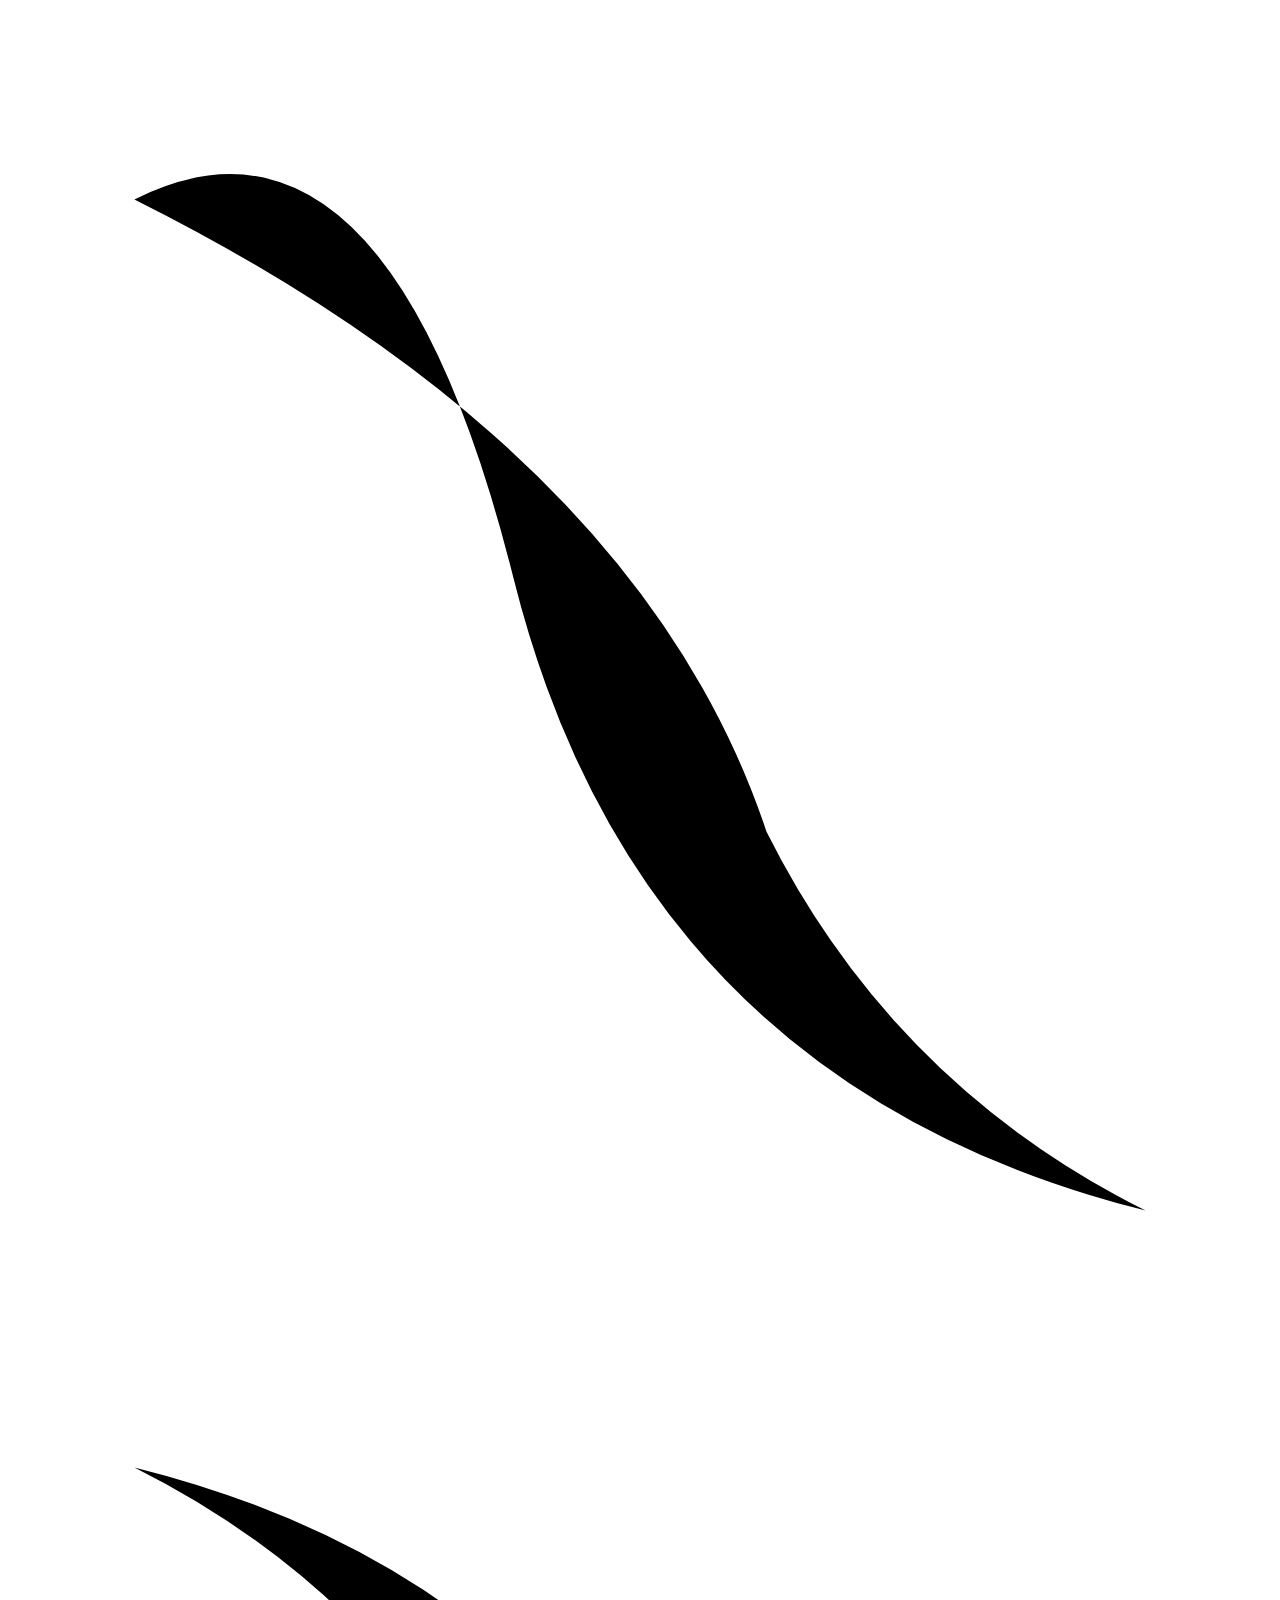
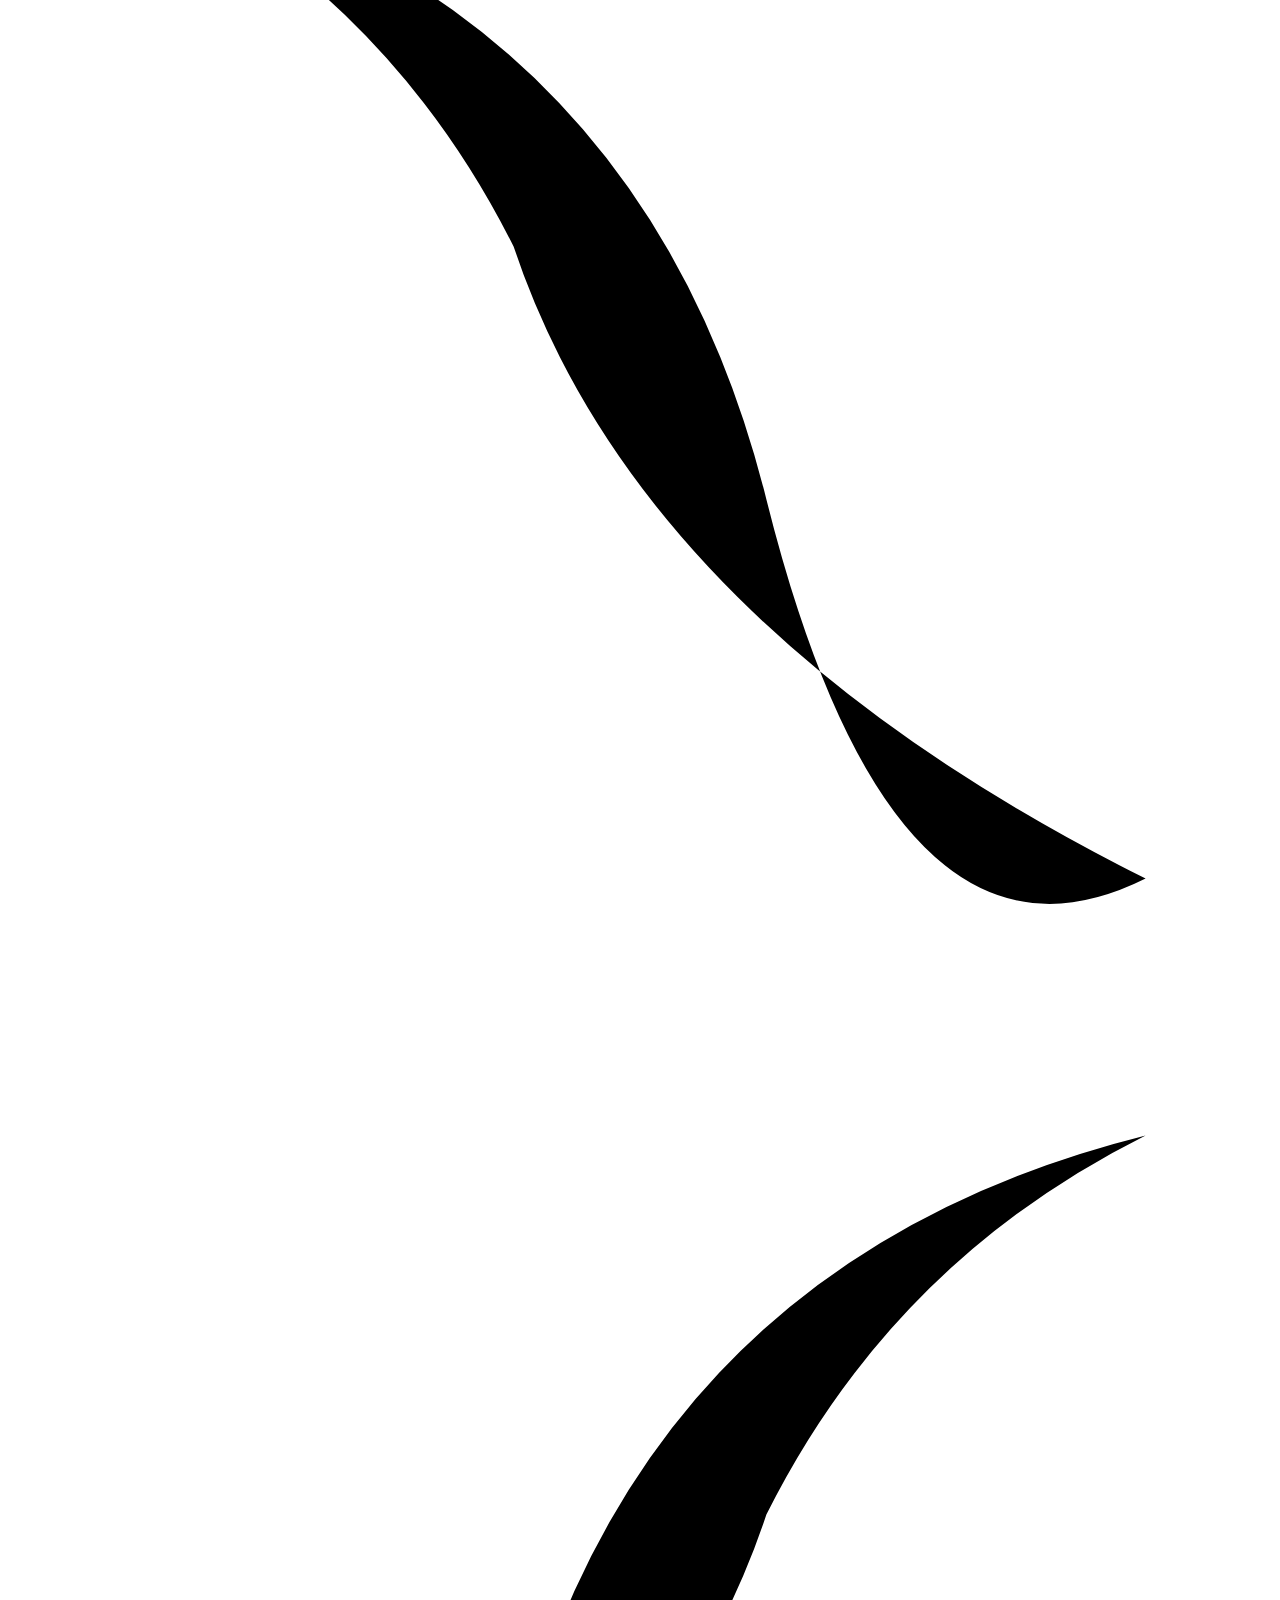
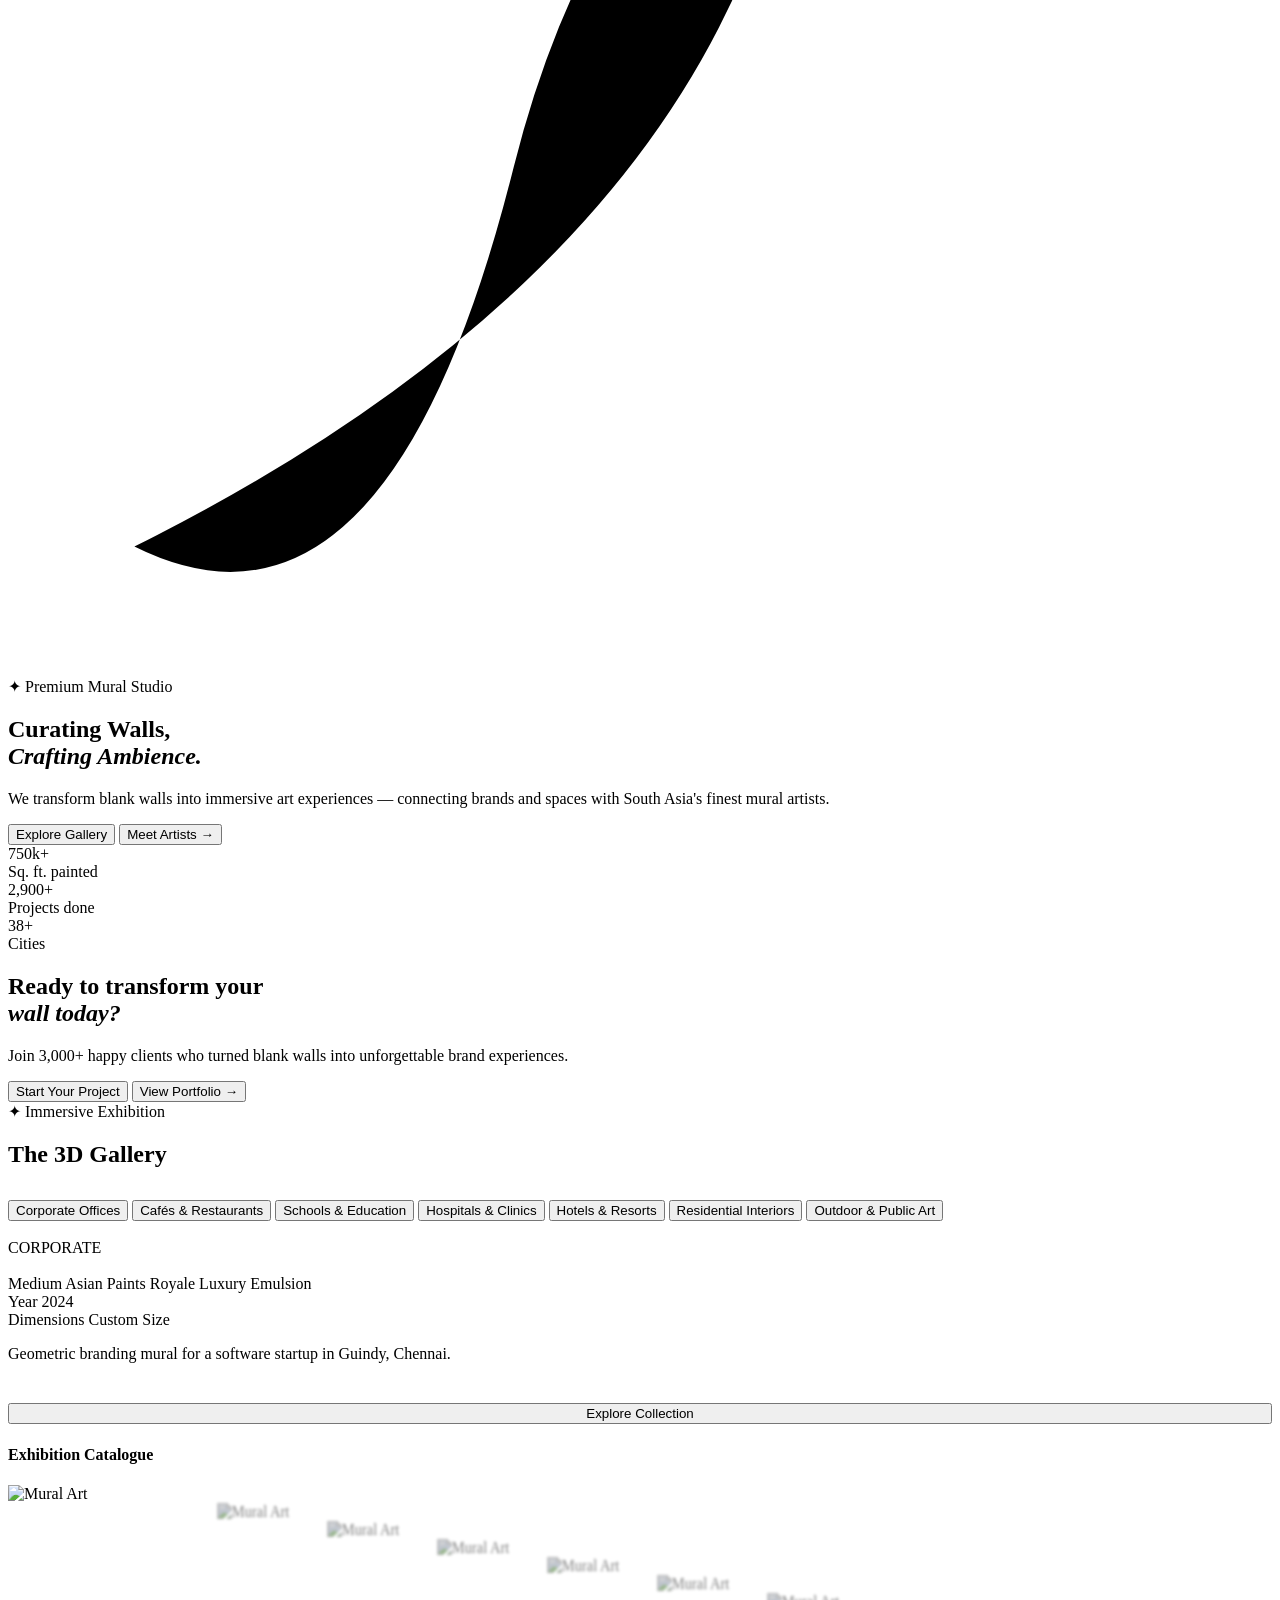
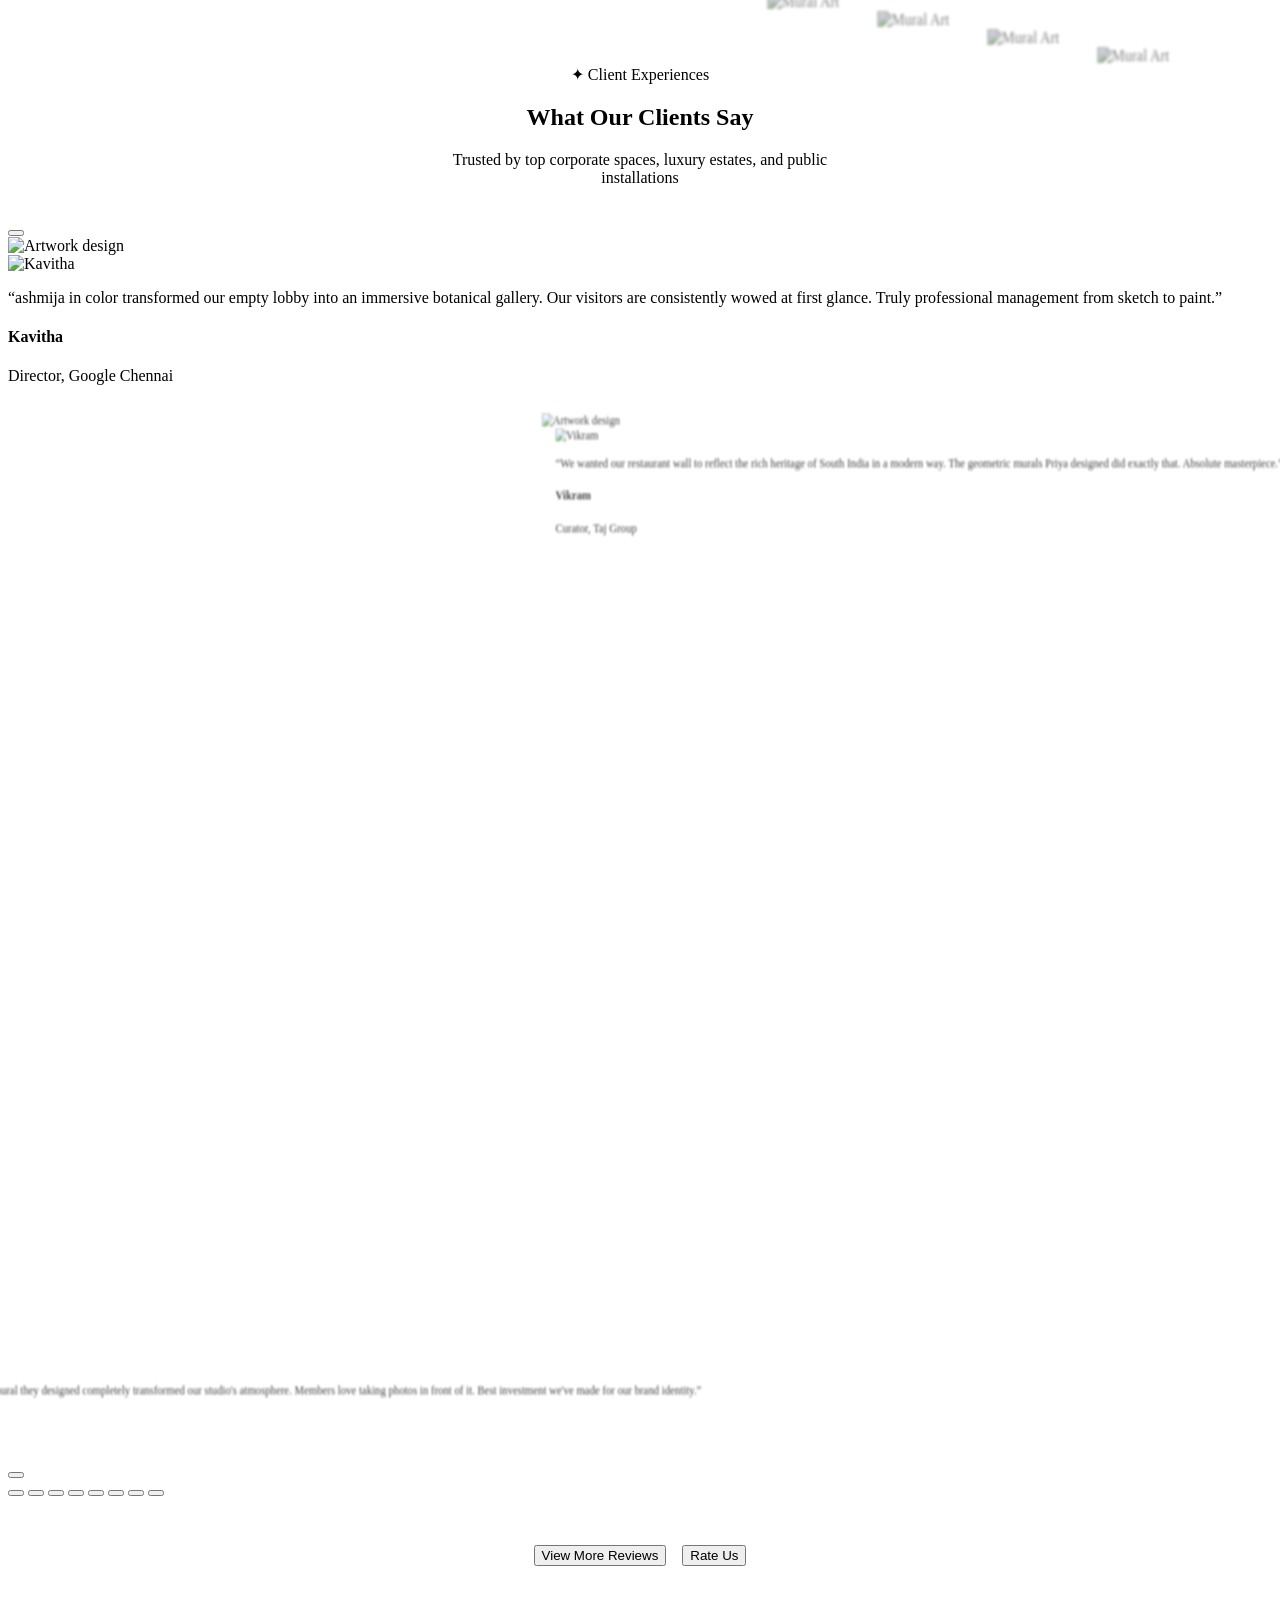
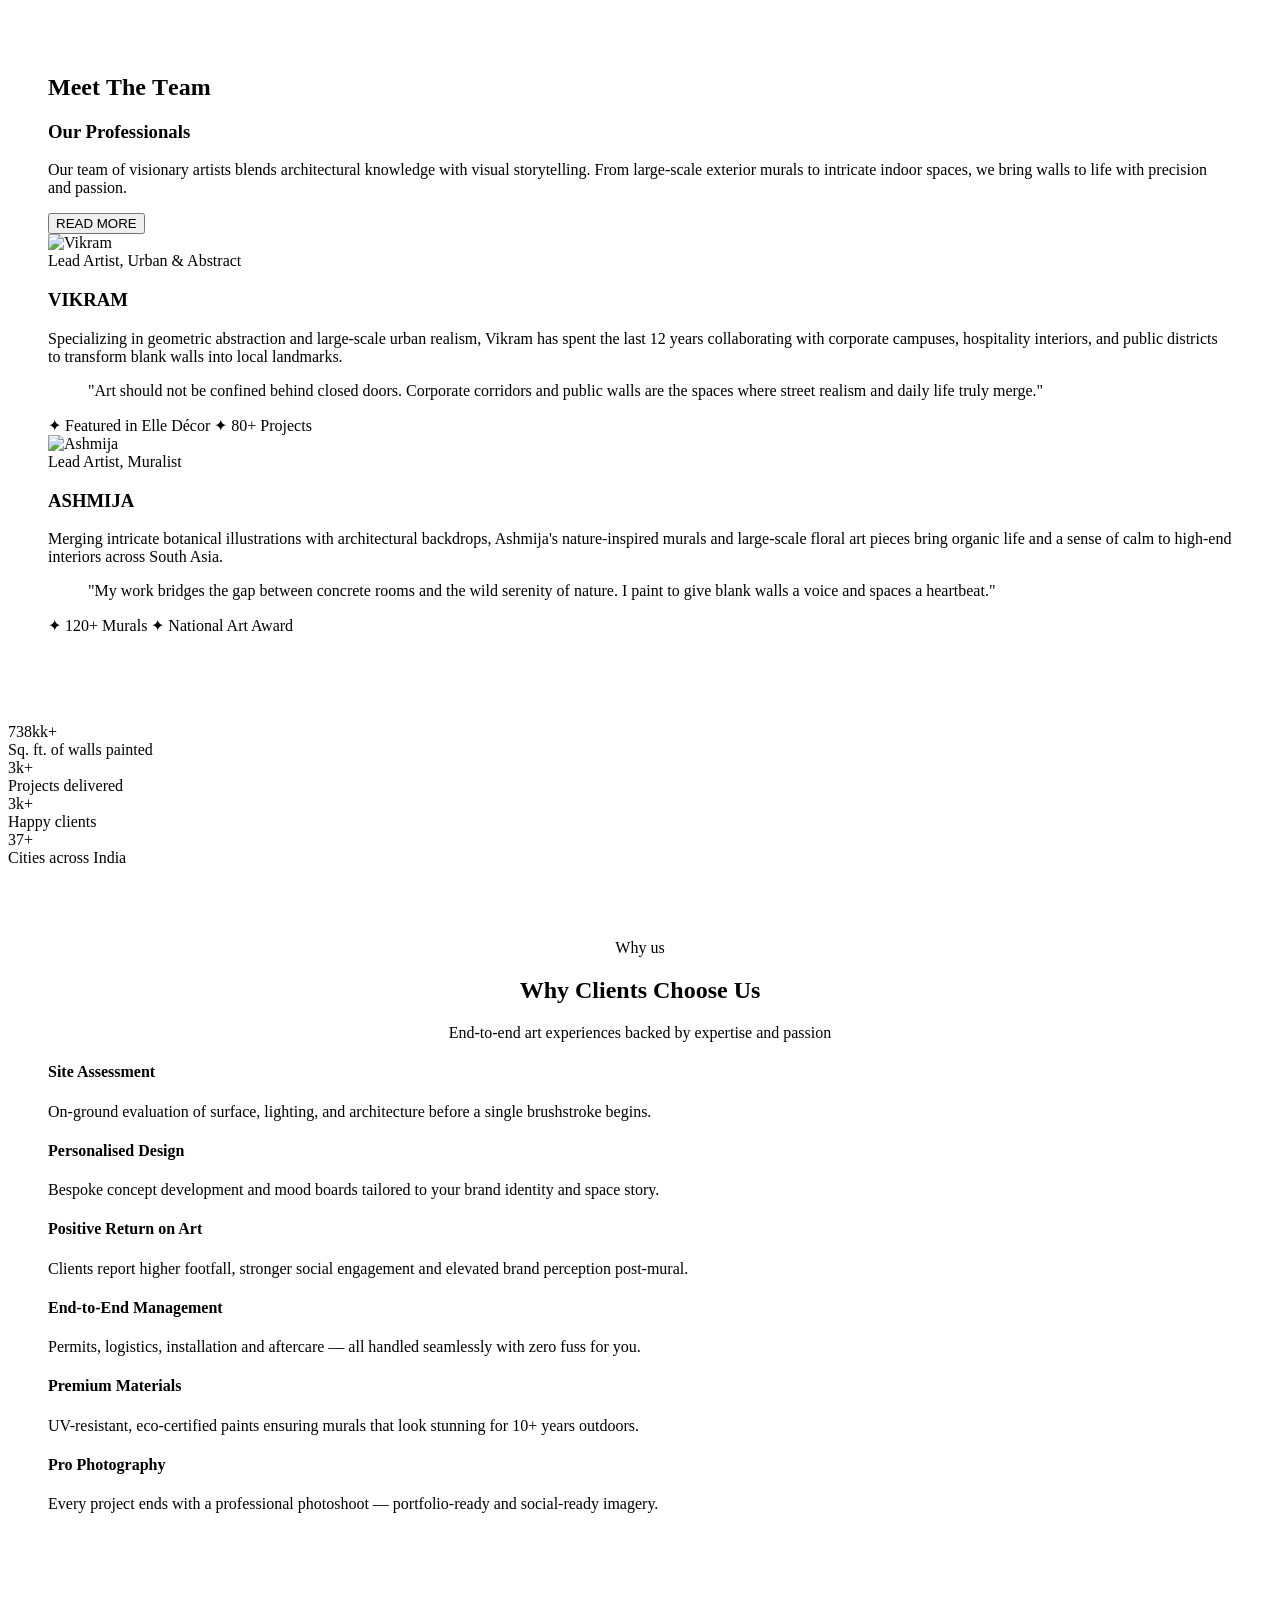
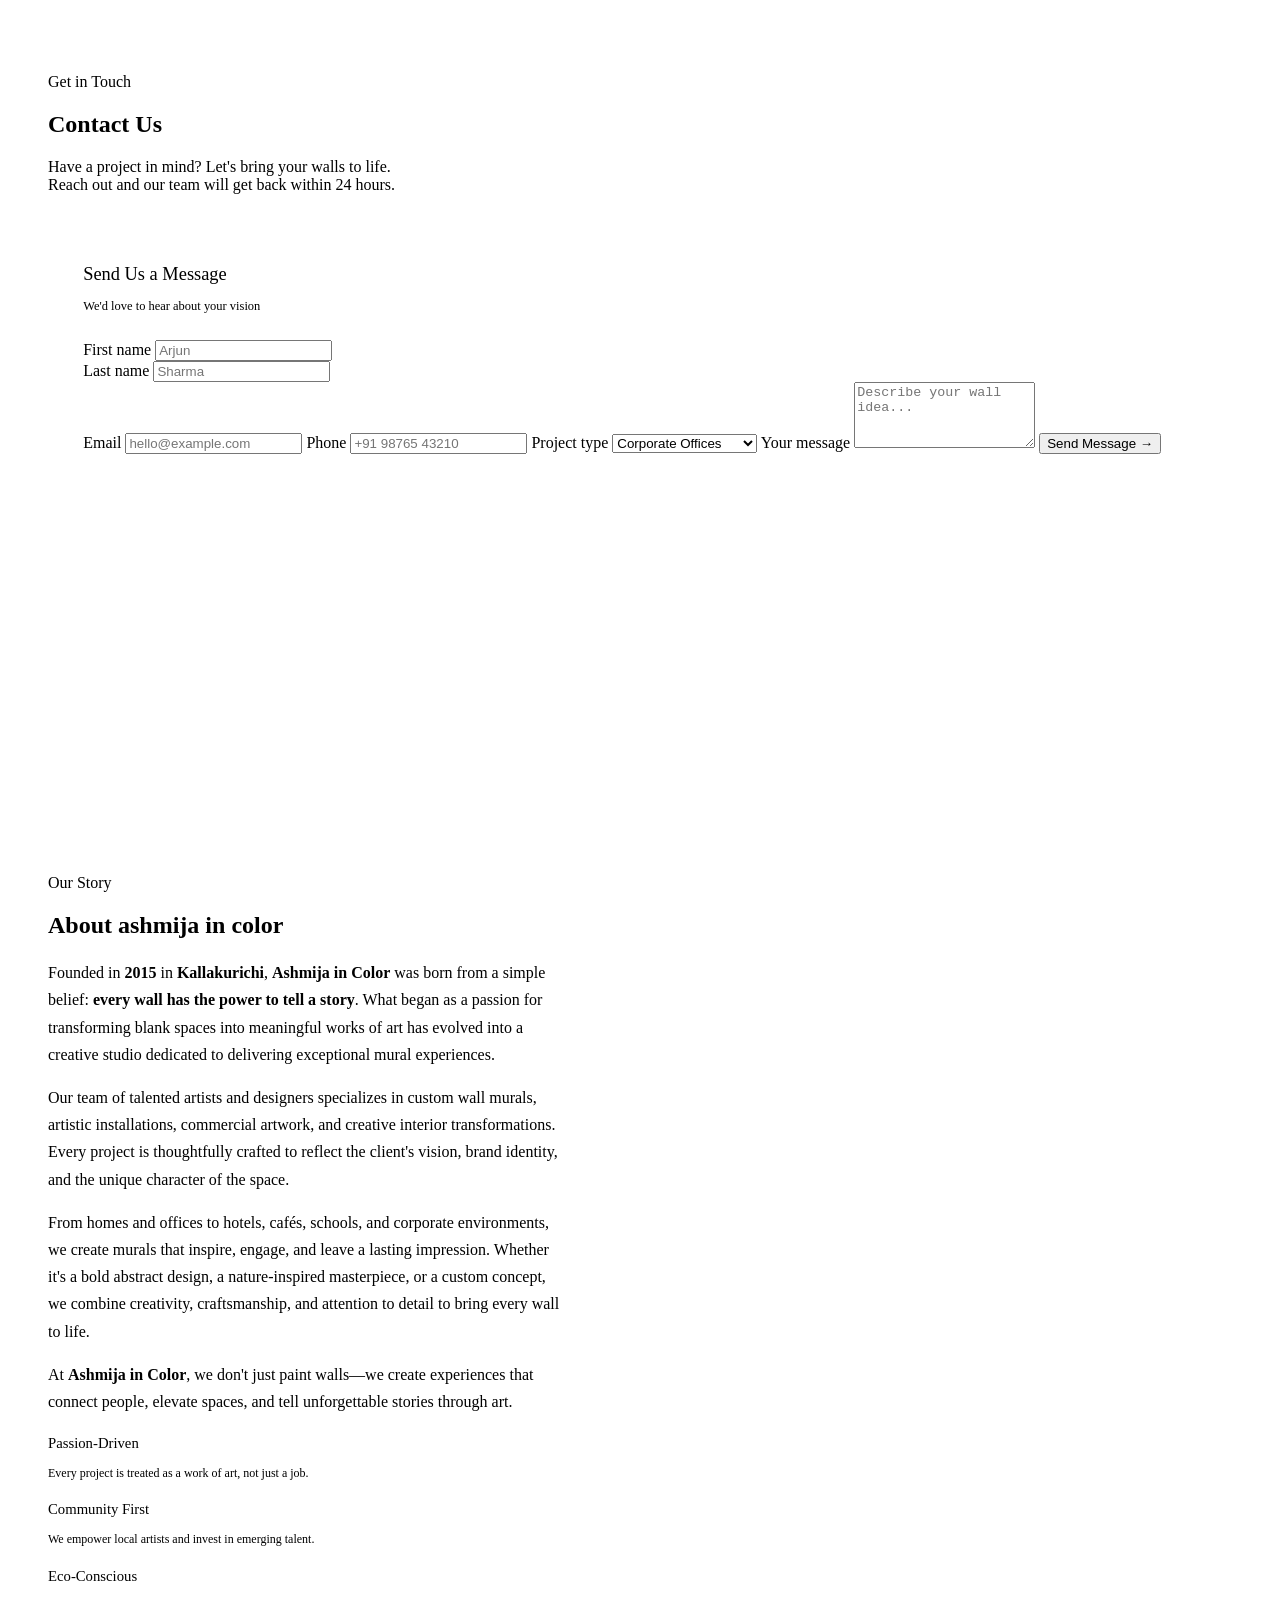
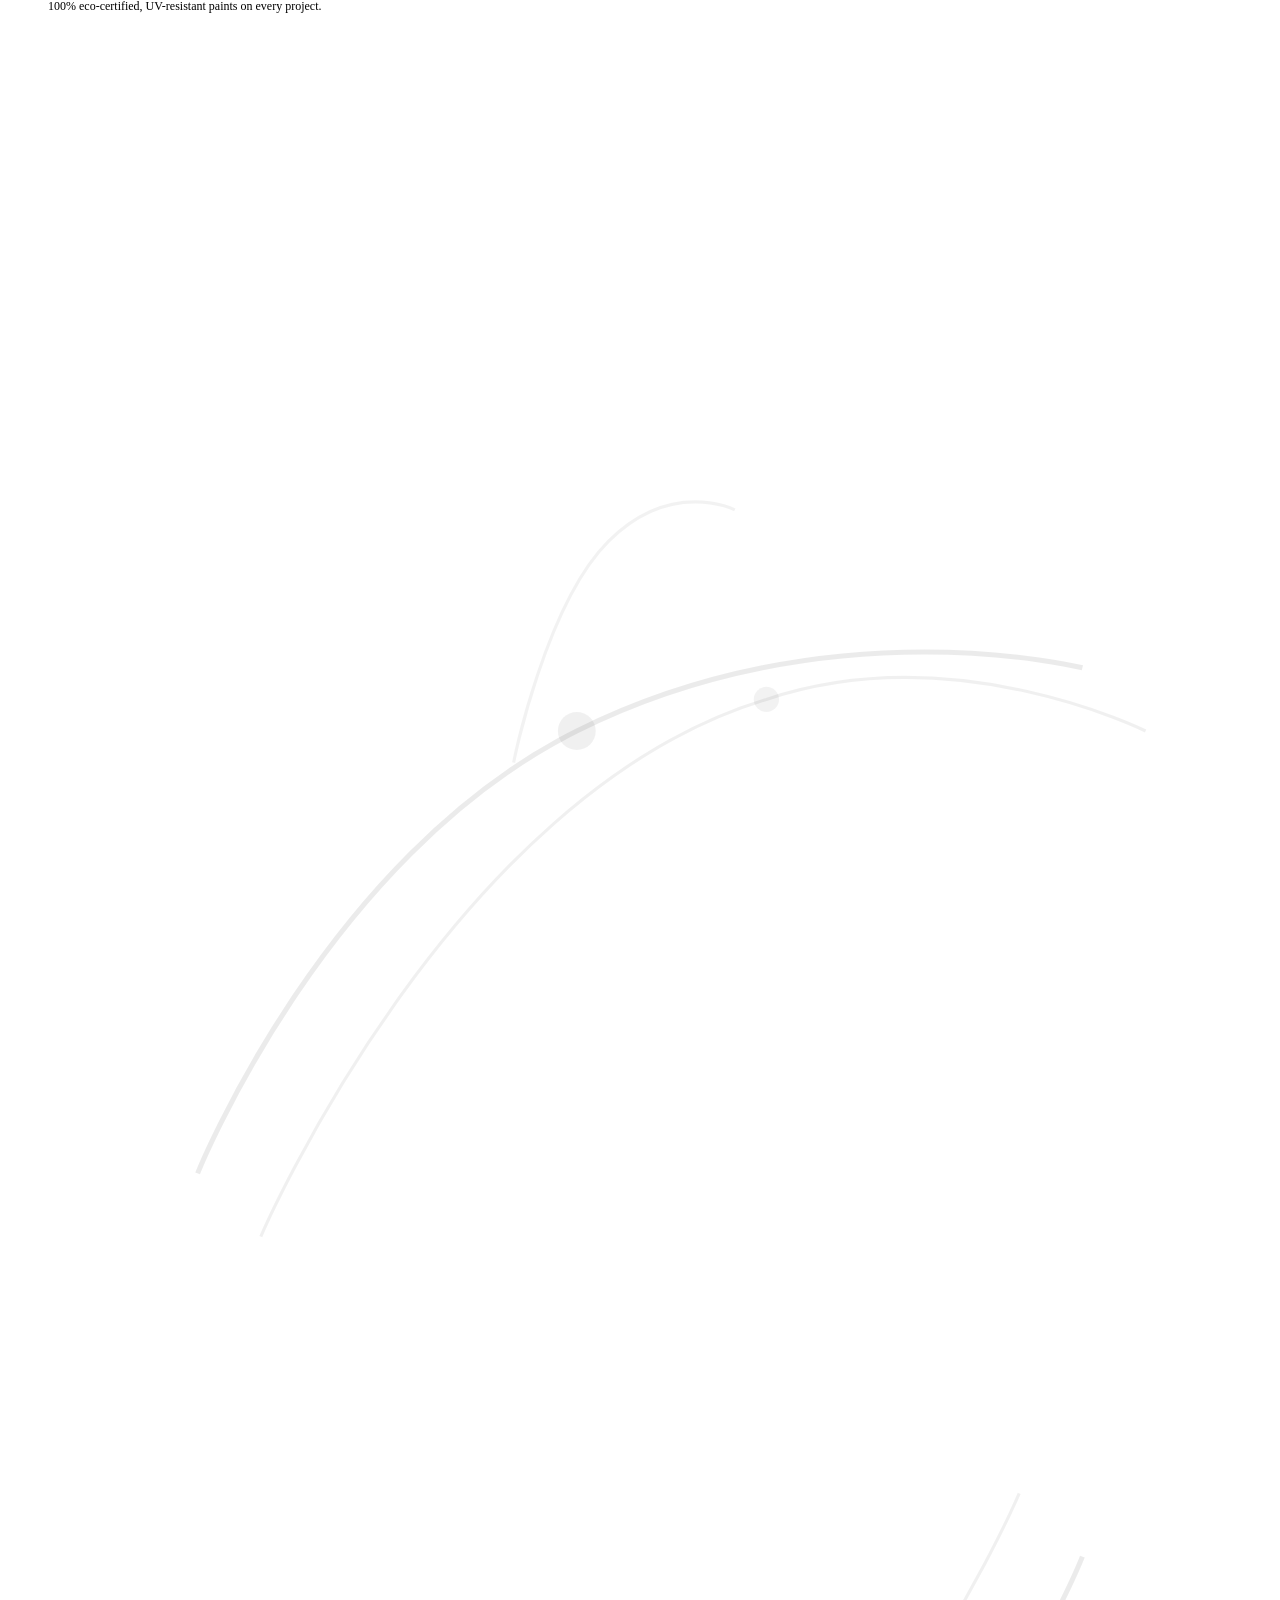
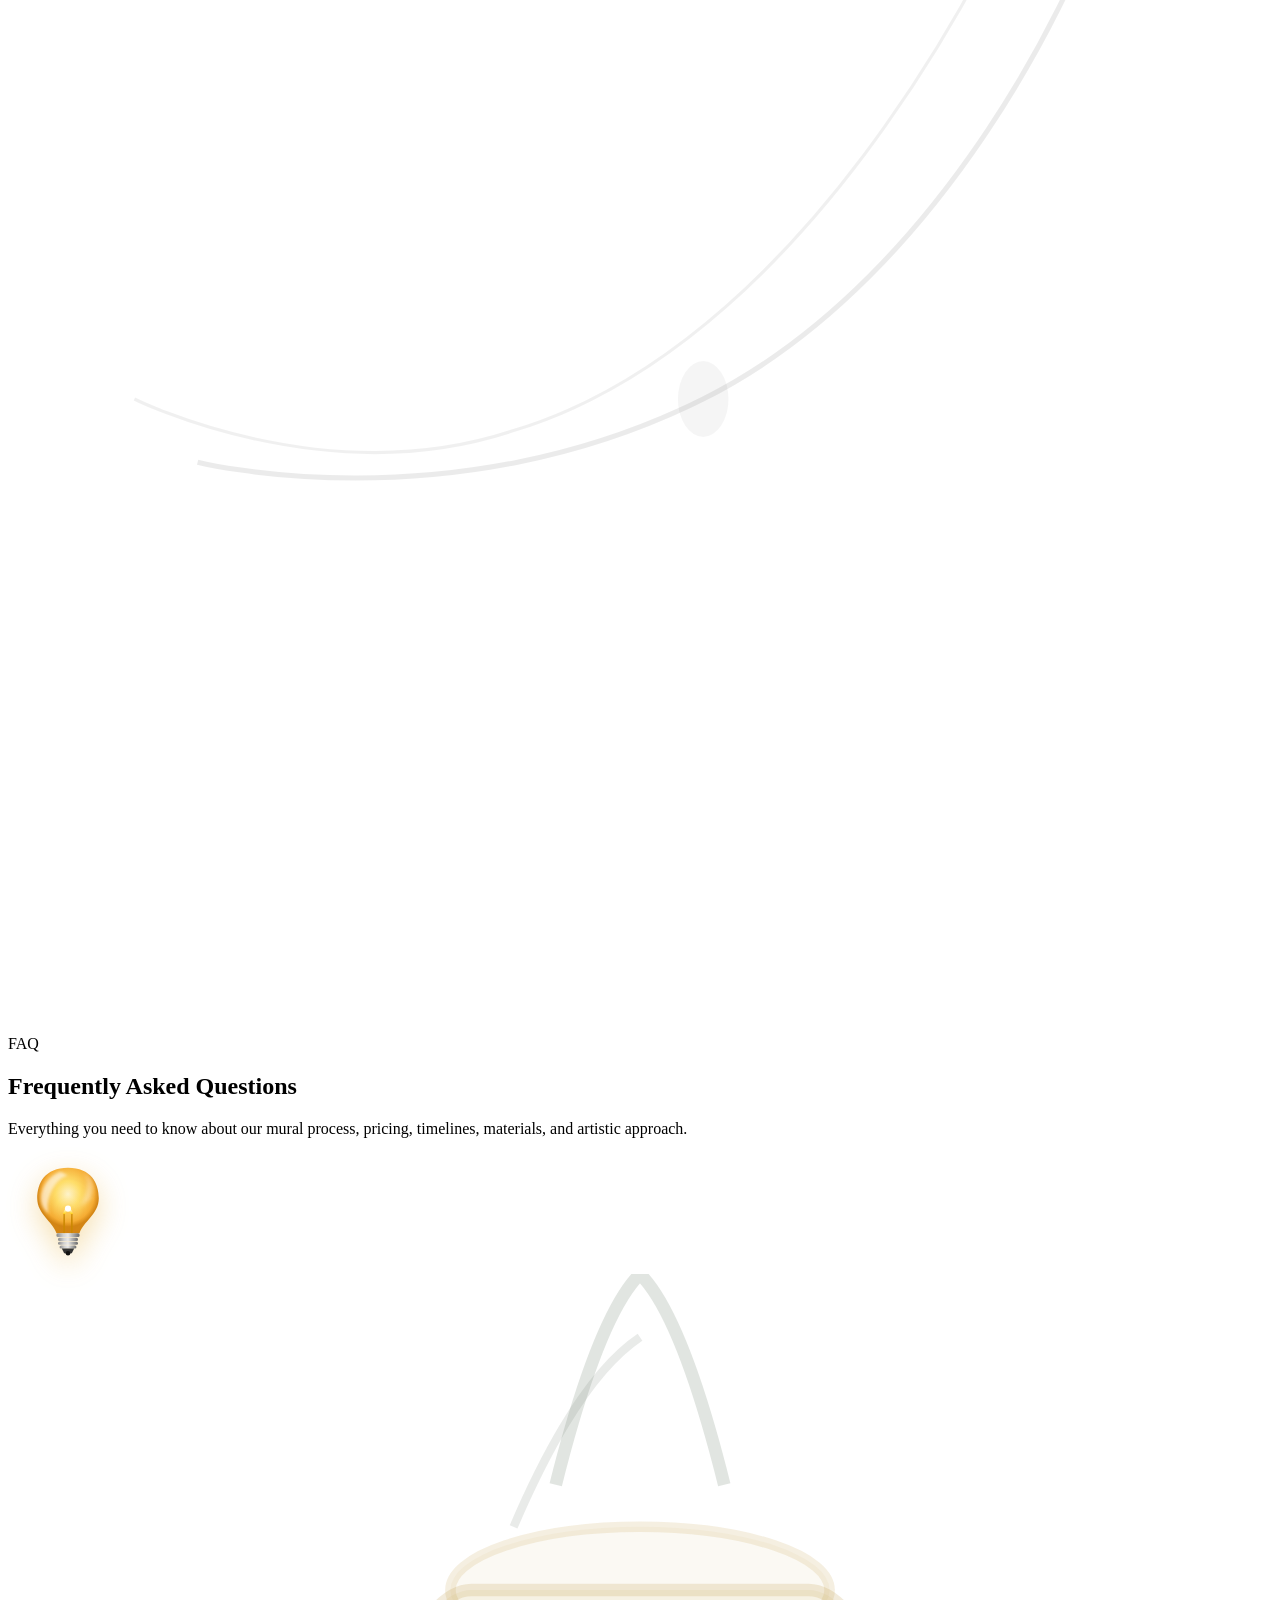
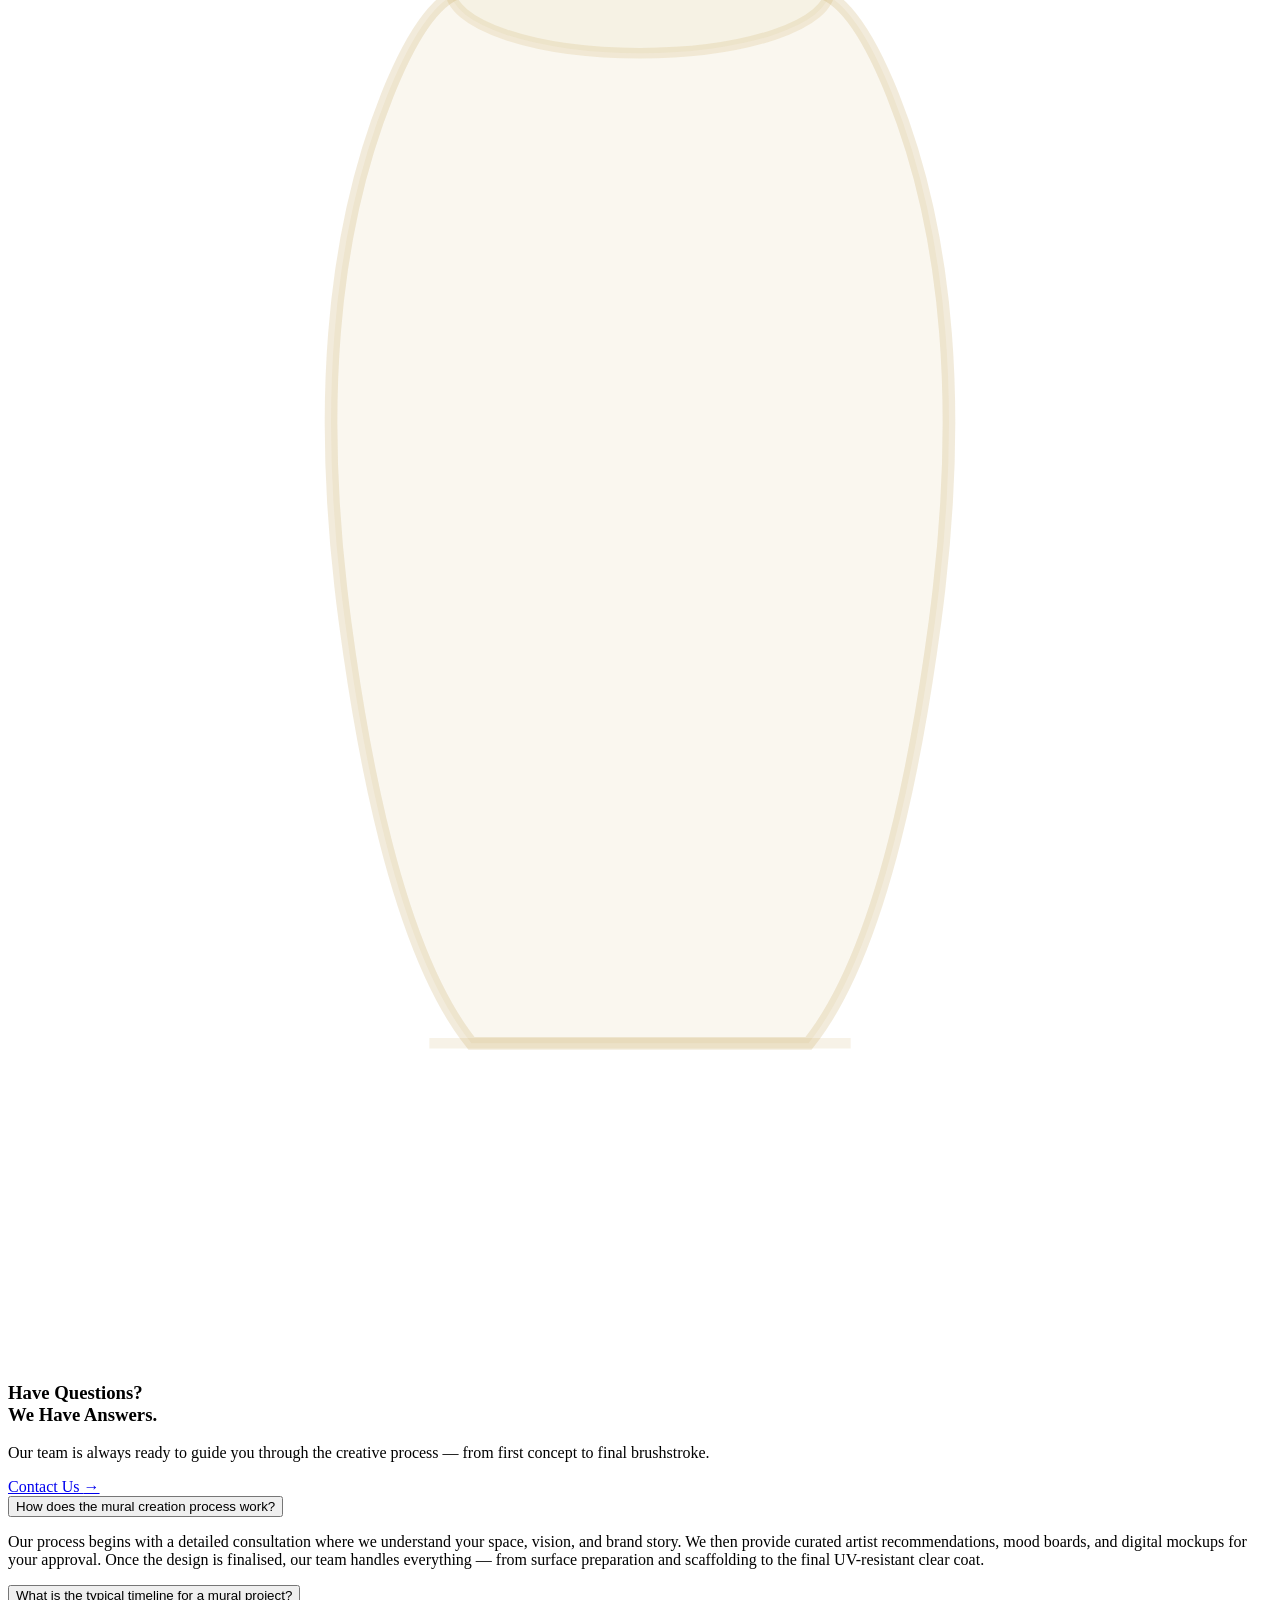
==== commit d0ae7723: "fix: address various site issues (stats counter, gallery loading, founding date, footer links, place" ====
--- a/frontend/index.html
+++ b/frontend/index.html
@@ -292,7 +292,7 @@
         <div class="lightbox-frame-wrapper">
           <div class="lightbox-frame" id="lightbox-3d-frame">
             <div class="lightbox-face face-front">
-              <img id="lightbox-img" src="" alt="Fullscreen artwork">
+              <img id="lightbox-img" src="[data-uri]" alt="Fullscreen artwork">
               <div class="glass-reflection"></div>
             </div>
             <div class="lightbox-face face-back"></div>
@@ -361,7 +361,7 @@
       </div>
     </section>
 
-    <div id="review-ml-reply-card" class="review-ml-reply-card glass-card" hidden>
+    <div id="review-ml-reply-card" class="review-ml-reply-card glass-card" style="display: none;">
       <div class="reply-card-heading">AI-generated reply</div>
       <div class="reply-card-body">Your custom reply will appear here after review submission.</div>
     </div>
@@ -633,7 +633,7 @@
         <div class="about-content">
           <div class="sec-label">Our Story</div>
           <h2 class="sec-title">About ashmija in color</h2>
-          <p class="sec-sub" style="max-width:520px;margin-top:.8rem;line-height:1.7">Founded in <strong>2026</strong>
+          <p class="sec-sub" style="max-width:520px;margin-top:.8rem;line-height:1.7">Founded in <strong>2015</strong>
             in <strong>Kallakurichi</strong>, <strong>Ashmija in Color</strong> was born from a simple belief:
             <strong>every wall has the power to tell a story</strong>. What began as a passion for transforming blank
             spaces into meaningful works of art has evolved into a creative studio dedicated to delivering exceptional
@@ -650,36 +650,36 @@
           <p class="sec-sub" style="max-width:520px;margin-top:1rem;line-height:1.7">At <strong>Ashmija in
               Color</strong>, we don't just paint walls—we create experiences that connect people, elevate spaces, and
             tell unforgettable stories through art.</p>
-          <div class="about-values">
-            <div class="about-value-item glass-subtle">
-              <div class="why-icon-wrap"><i class="ti ti-heart" aria-hidden="true"></i></div>
-              <div>
-                <h4
-                  style="font-family:'Playfair Display',serif;font-size:.92rem;font-weight:400;color:var(--ink);margin-bottom:.2rem">
-                  Passion-Driven</h4>
-                <p style="font-size:.75rem;color:var(--muted);line-height:1.5;font-weight:300">Every project is treated
-                  as a work of art, not just a job.</p>
-              </div>
-            </div>
-            <div class="about-value-item glass-subtle">
-              <div class="why-icon-wrap"><i class="ti ti-users" aria-hidden="true"></i></div>
-              <div>
-                <h4
-                  style="font-family:'Playfair Display',serif;font-size:.92rem;font-weight:400;color:var(--ink);margin-bottom:.2rem">
-                  Community First</h4>
-                <p style="font-size:.75rem;color:var(--muted);line-height:1.5;font-weight:300">We empower local artists
-                  and invest in emerging talent.</p>
-              </div>
-            </div>
-            <div class="about-value-item glass-subtle">
-              <div class="why-icon-wrap"><i class="ti ti-leaf" aria-hidden="true"></i></div>
-              <div>
-                <h4
-                  style="font-family:'Playfair Display',serif;font-size:.92rem;font-weight:400;color:var(--ink);margin-bottom:.2rem">
-                  Eco-Conscious</h4>
-                <p style="font-size:.75rem;color:var(--muted);line-height:1.5;font-weight:300">100% eco-certified,
-                  UV-resistant paints on every project.</p>
-              </div>
+        </div>
+        <div class="about-values reveal" style="margin-top: 0;">
+          <div class="about-value-item glass-subtle">
+            <div class="why-icon-wrap"><i class="ti ti-heart" aria-hidden="true"></i></div>
+            <div>
+              <h4
+                style="font-family:'Playfair Display',serif;font-size:.92rem;font-weight:400;color:var(--ink);margin-bottom:.2rem">
+                Passion-Driven</h4>
+              <p style="font-size:.75rem;color:var(--muted);line-height:1.5;font-weight:300">Every project is treated
+                as a work of art, not just a job.</p>
+            </div>
+          </div>
+          <div class="about-value-item glass-subtle">
+            <div class="why-icon-wrap"><i class="ti ti-users" aria-hidden="true"></i></div>
+            <div>
+              <h4
+                style="font-family:'Playfair Display',serif;font-size:.92rem;font-weight:400;color:var(--ink);margin-bottom:.2rem">
+                Community First</h4>
+              <p style="font-size:.75rem;color:var(--muted);line-height:1.5;font-weight:300">We empower local artists
+                and invest in emerging talent.</p>
+            </div>
+          </div>
+          <div class="about-value-item glass-subtle">
+            <div class="why-icon-wrap"><i class="ti ti-leaf" aria-hidden="true"></i></div>
+            <div>
+              <h4
+                style="font-family:'Playfair Display',serif;font-size:.92rem;font-weight:400;color:var(--ink);margin-bottom:.2rem">
+                Eco-Conscious</h4>
+              <p style="font-size:.75rem;color:var(--muted);line-height:1.5;font-weight:300">100% eco-certified,
+                UV-resistant paints on every project.</p>
             </div>
           </div>
         </div>
@@ -993,7 +993,7 @@
           <li><a href="https://maps.app.goo.gl/HwP9gCGYiTBoJ23S8?g_st=aw" id="footer-link-office" target="_blank" rel="noopener noreferrer">Kallakurichi Office</a></li>
           <li><a href="mailto:ashmijaincolor@gmail.com" id="footer-link-email">ashmijaincolor@gmail.com</a></li>
           <li><a href="tel:+918870120750" id="footer-link-phone">+91 8870120750</a></li>
-          <li><a href="#" id="footer-link-whatsapp">WhatsApp Us</a></li>
+          <li><a href="https://wa.me/918870120750" id="footer-link-whatsapp" target="_blank" rel="noopener noreferrer">WhatsApp Us</a></li>
         </ul>
       </div>
     </div>
@@ -1026,7 +1026,7 @@
 
 
   <div id="whatsapp-cta" class="whatsapp-cta" style="display:none;">
-    <a id="whatsapp-cta-link" href="#" target="_blank" rel="noreferrer noopener" aria-label="Chat with us">
+    <a id="whatsapp-cta-link" href="https://wa.me/918870120750" target="_blank" rel="noreferrer noopener" aria-label="Chat with us">
       <span class="ti ti-brand-whatsapp"></span>
       <span class="whatsapp-tooltip">Chat with us</span>
     </a>
@@ -1165,7 +1165,7 @@
       style="padding: 1.5rem; display: flex; flex-direction: column; align-items: center; gap: 1.2rem;">
       <div class="modal-image-preview-wrap"
         style="width: 100%; border-radius: 16px; overflow: hidden; box-shadow: 0 8px 32px rgba(0,0,0,0.15); max-height: 70vh;">
-        <img id="testimonial-modal-img" src="" alt="Project Image"
+        <img id="testimonial-modal-img" src="[data-uri]" alt="Project Image"
           style="width: 100%; height: 100%; object-fit: contain; display: block;">
       </div>
       <div class="testimonial-modal-info" style="text-align: center; width: 100%;">
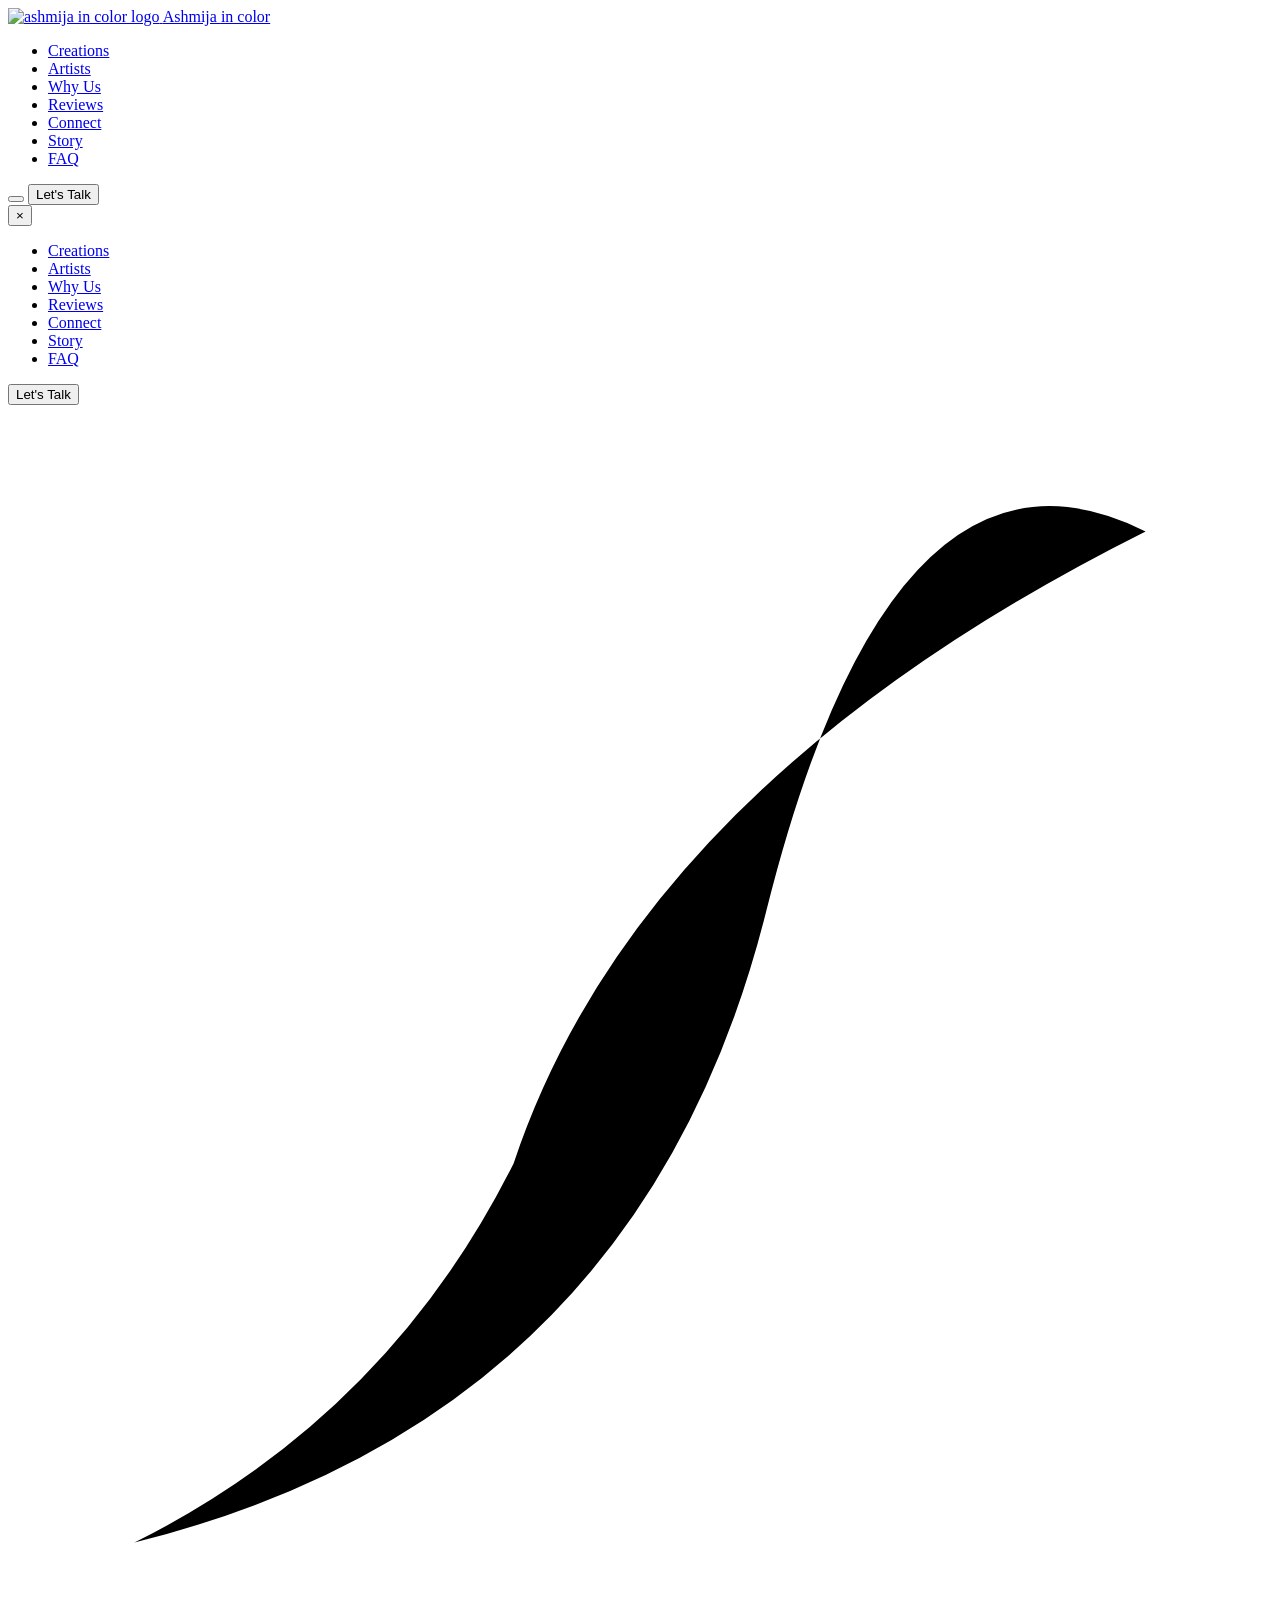
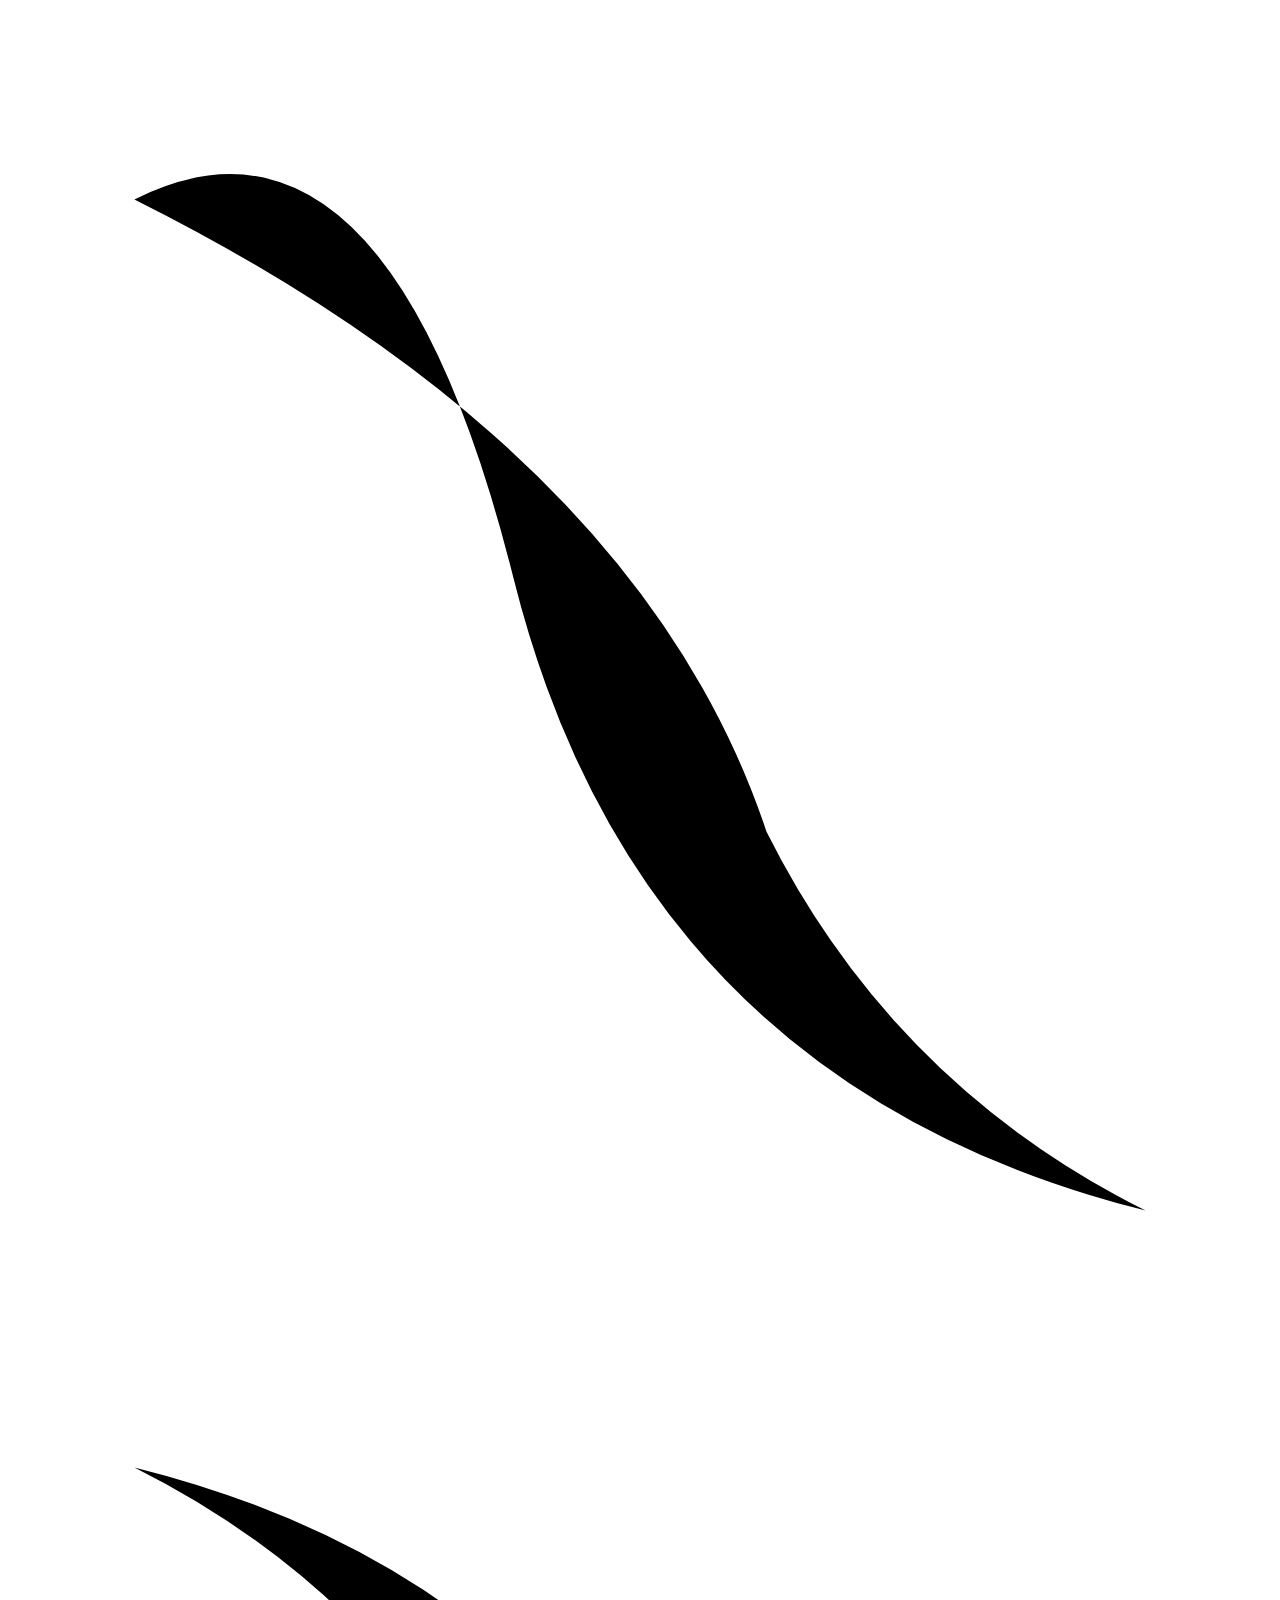
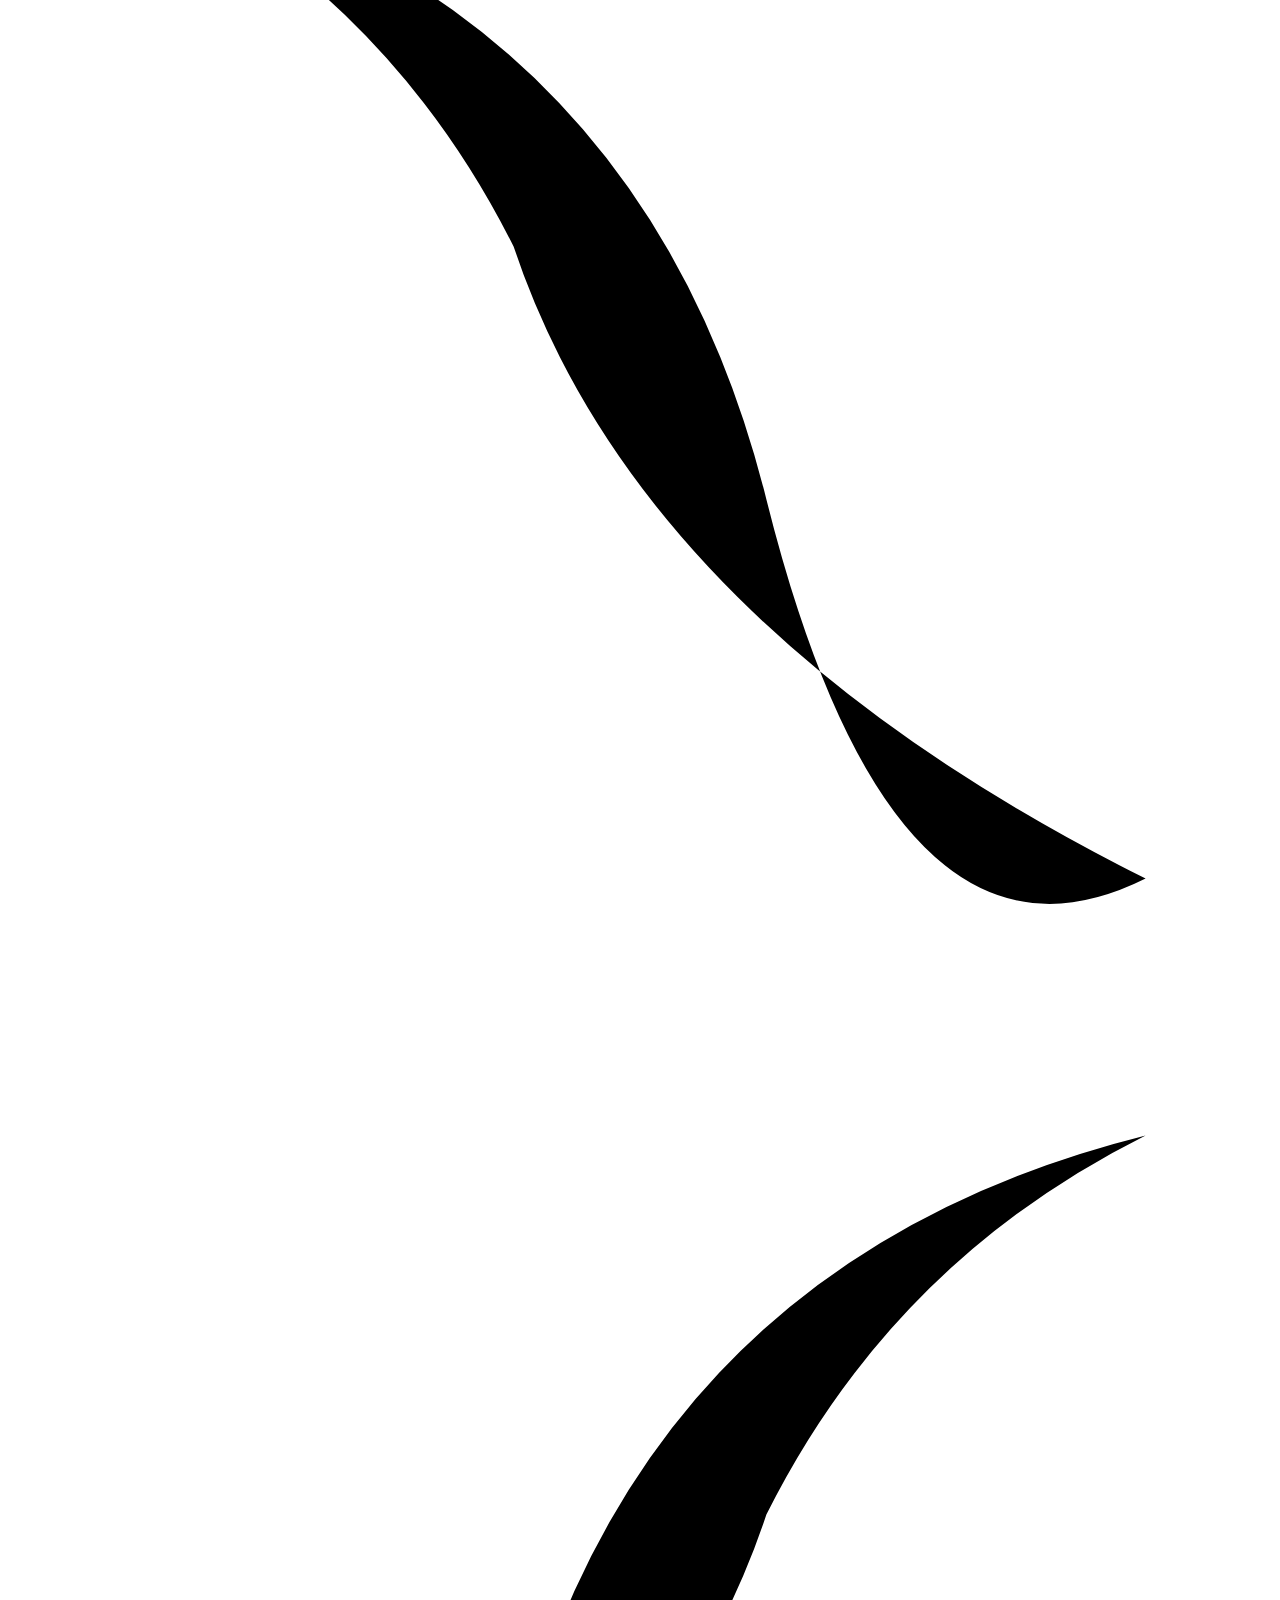
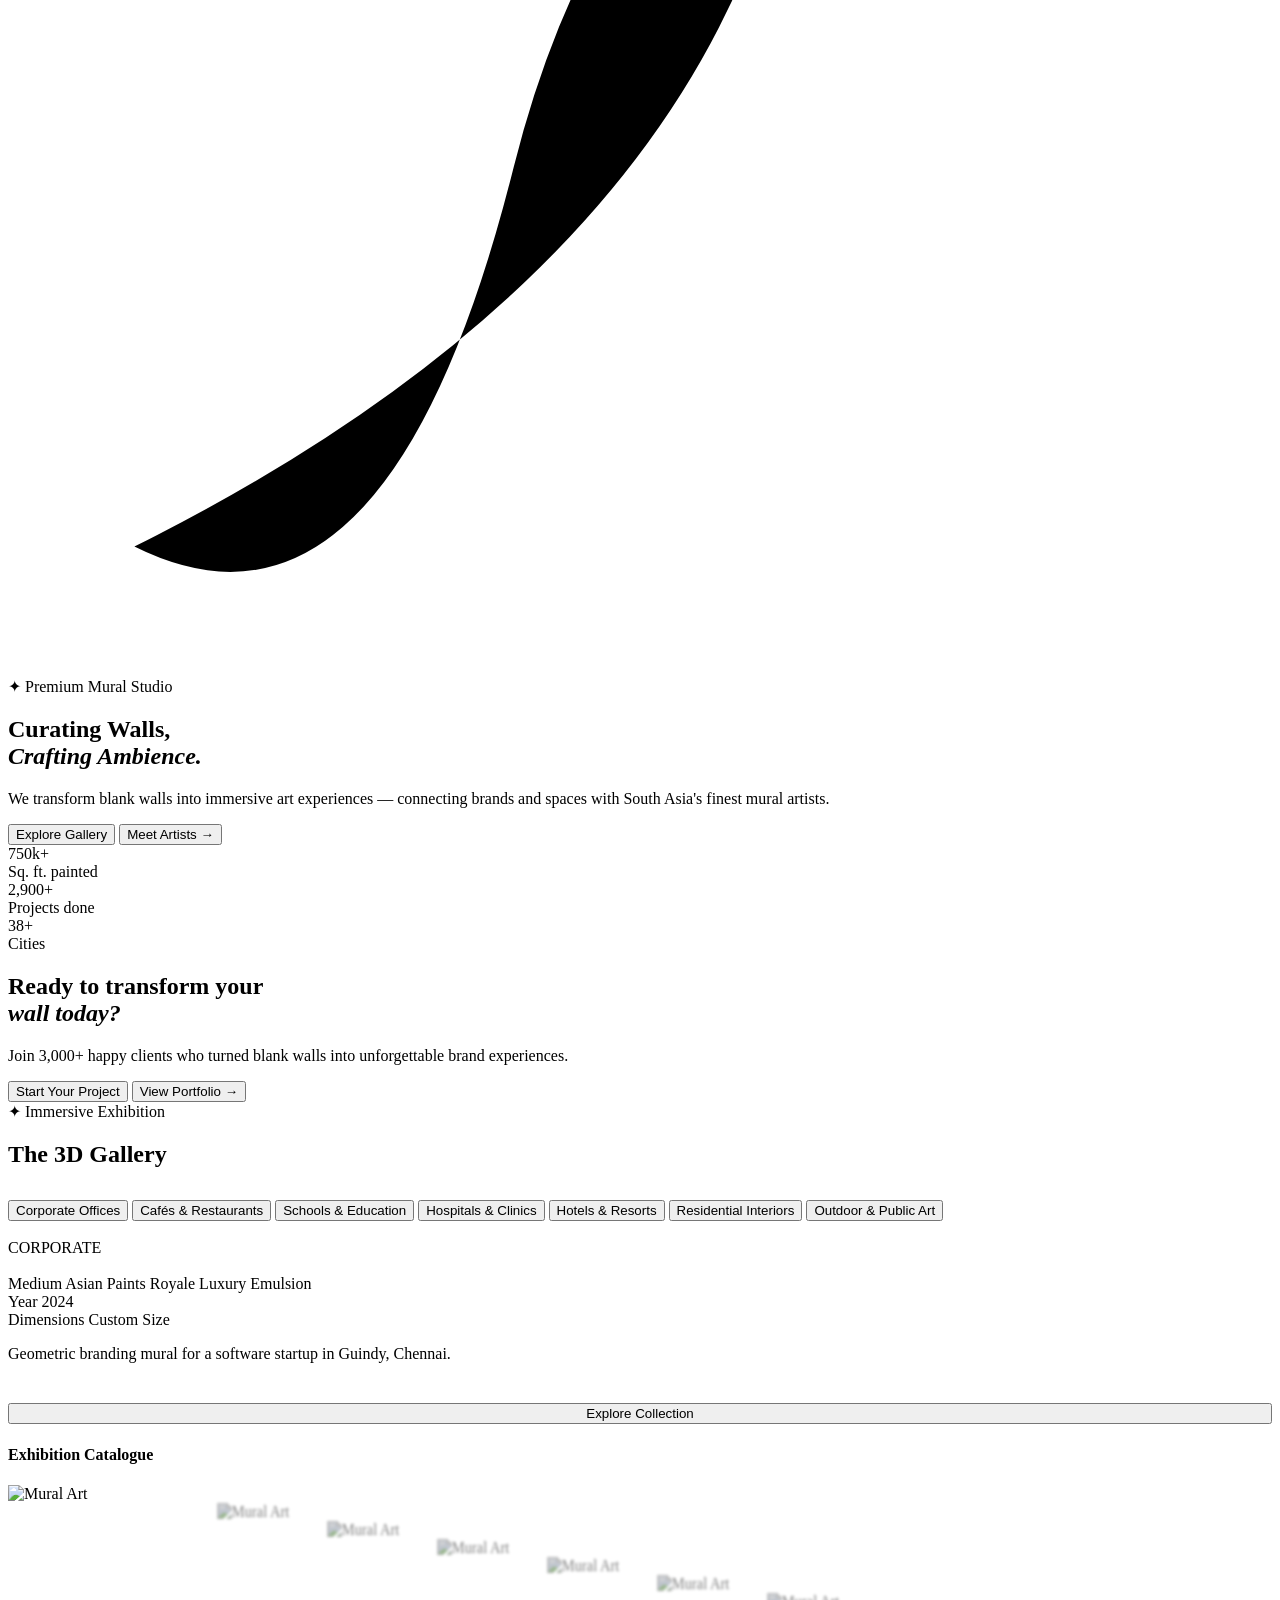
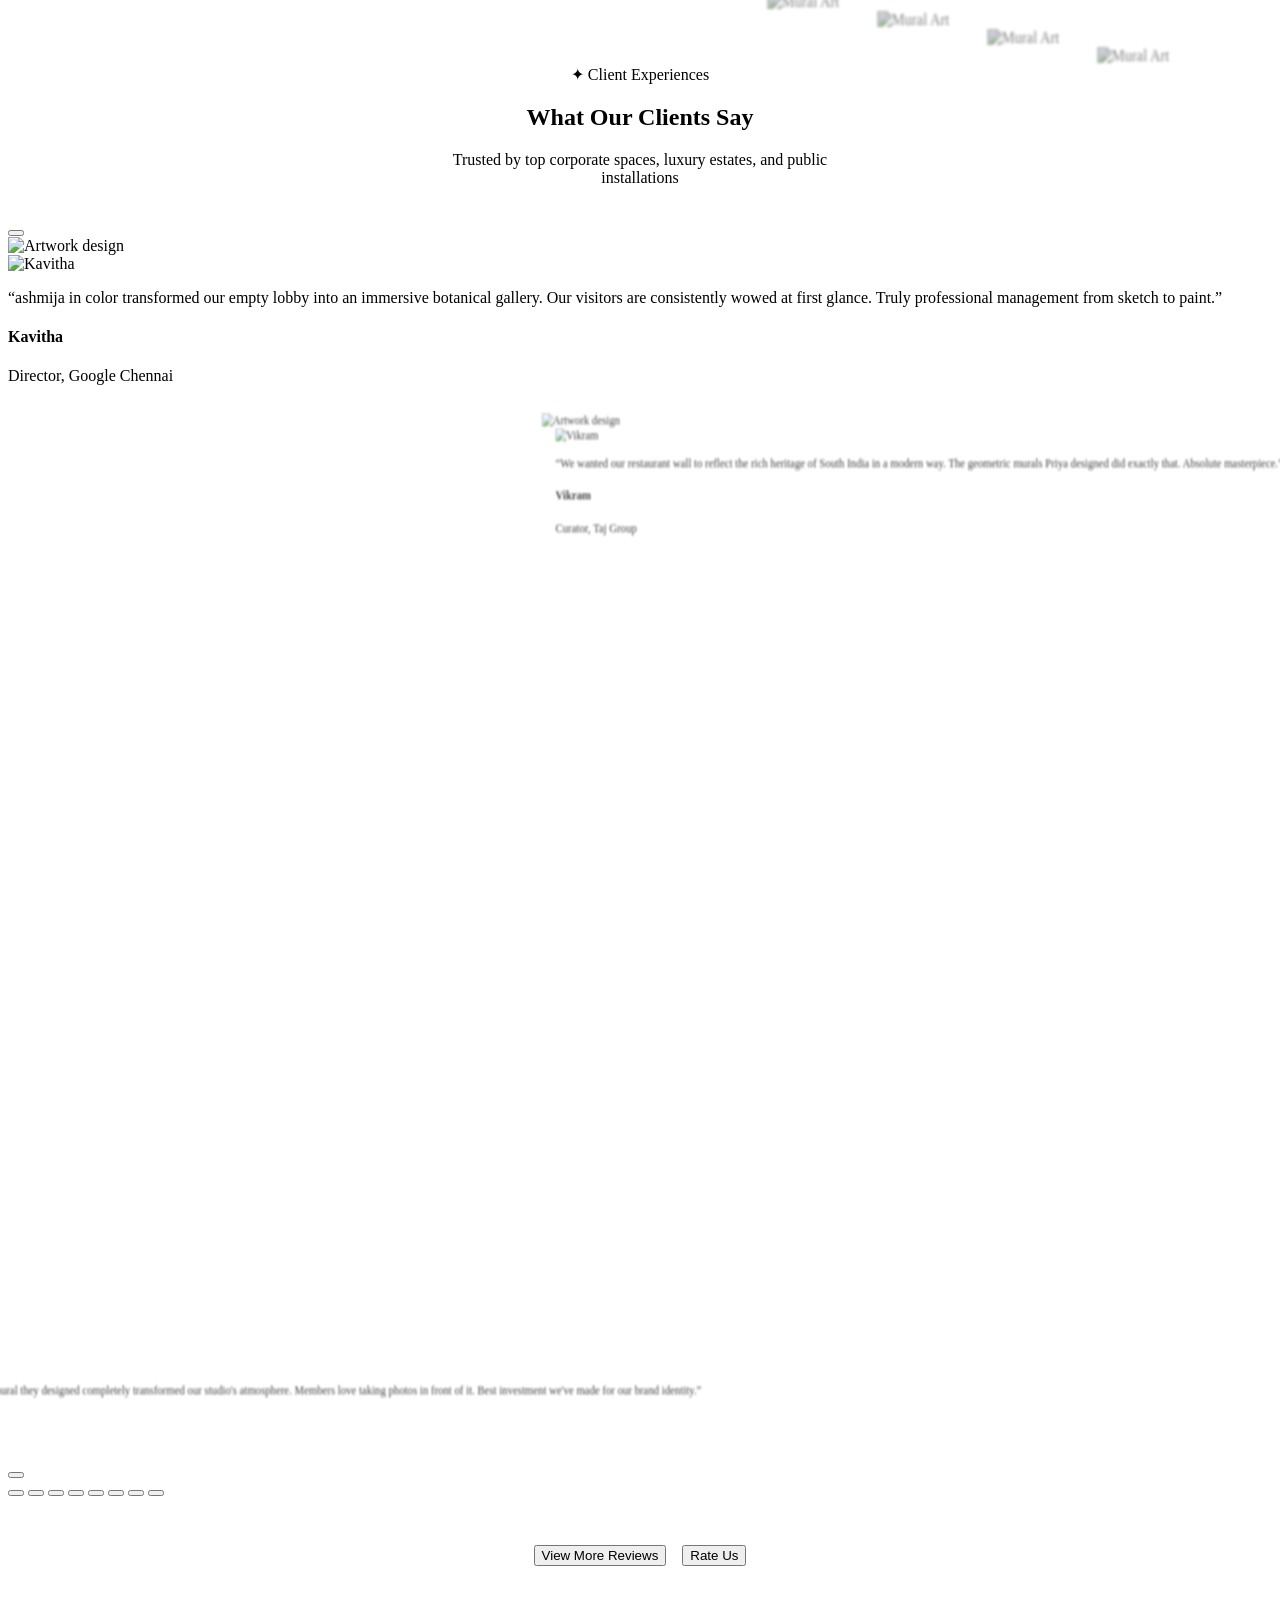
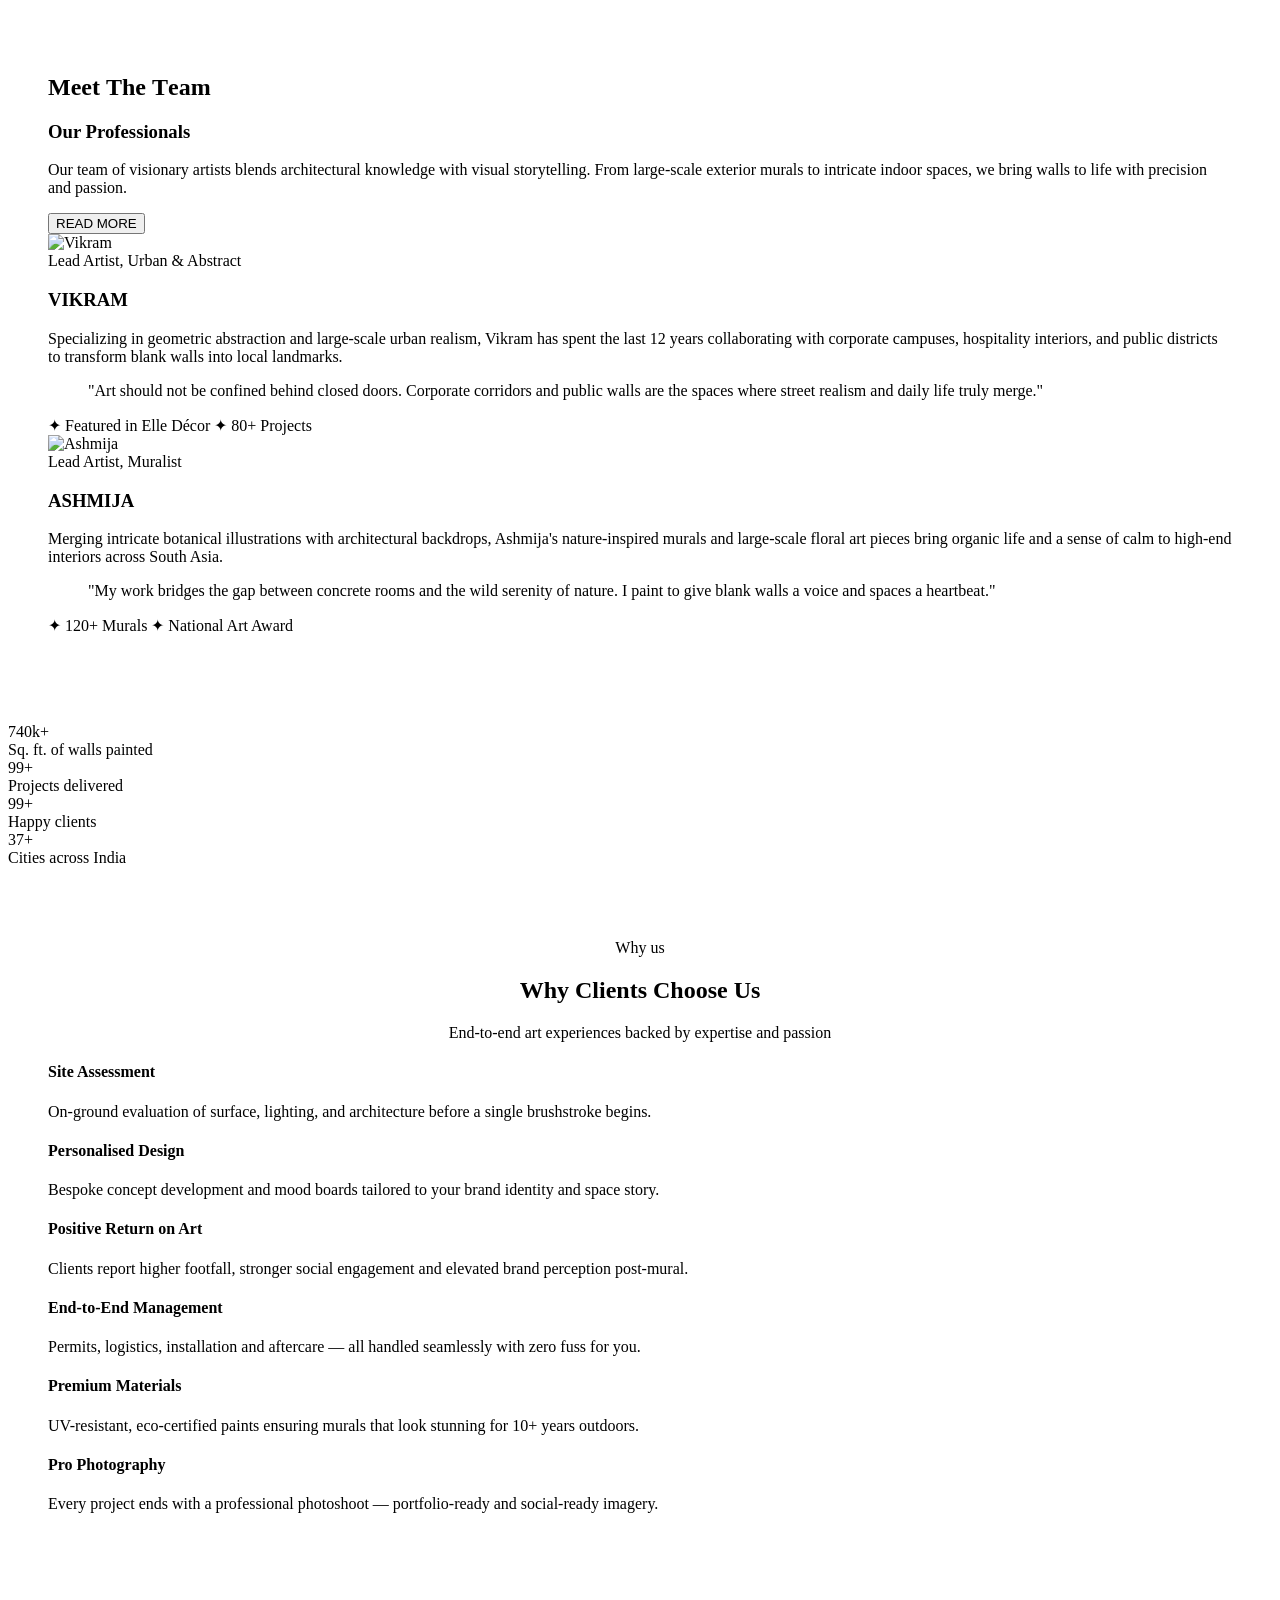
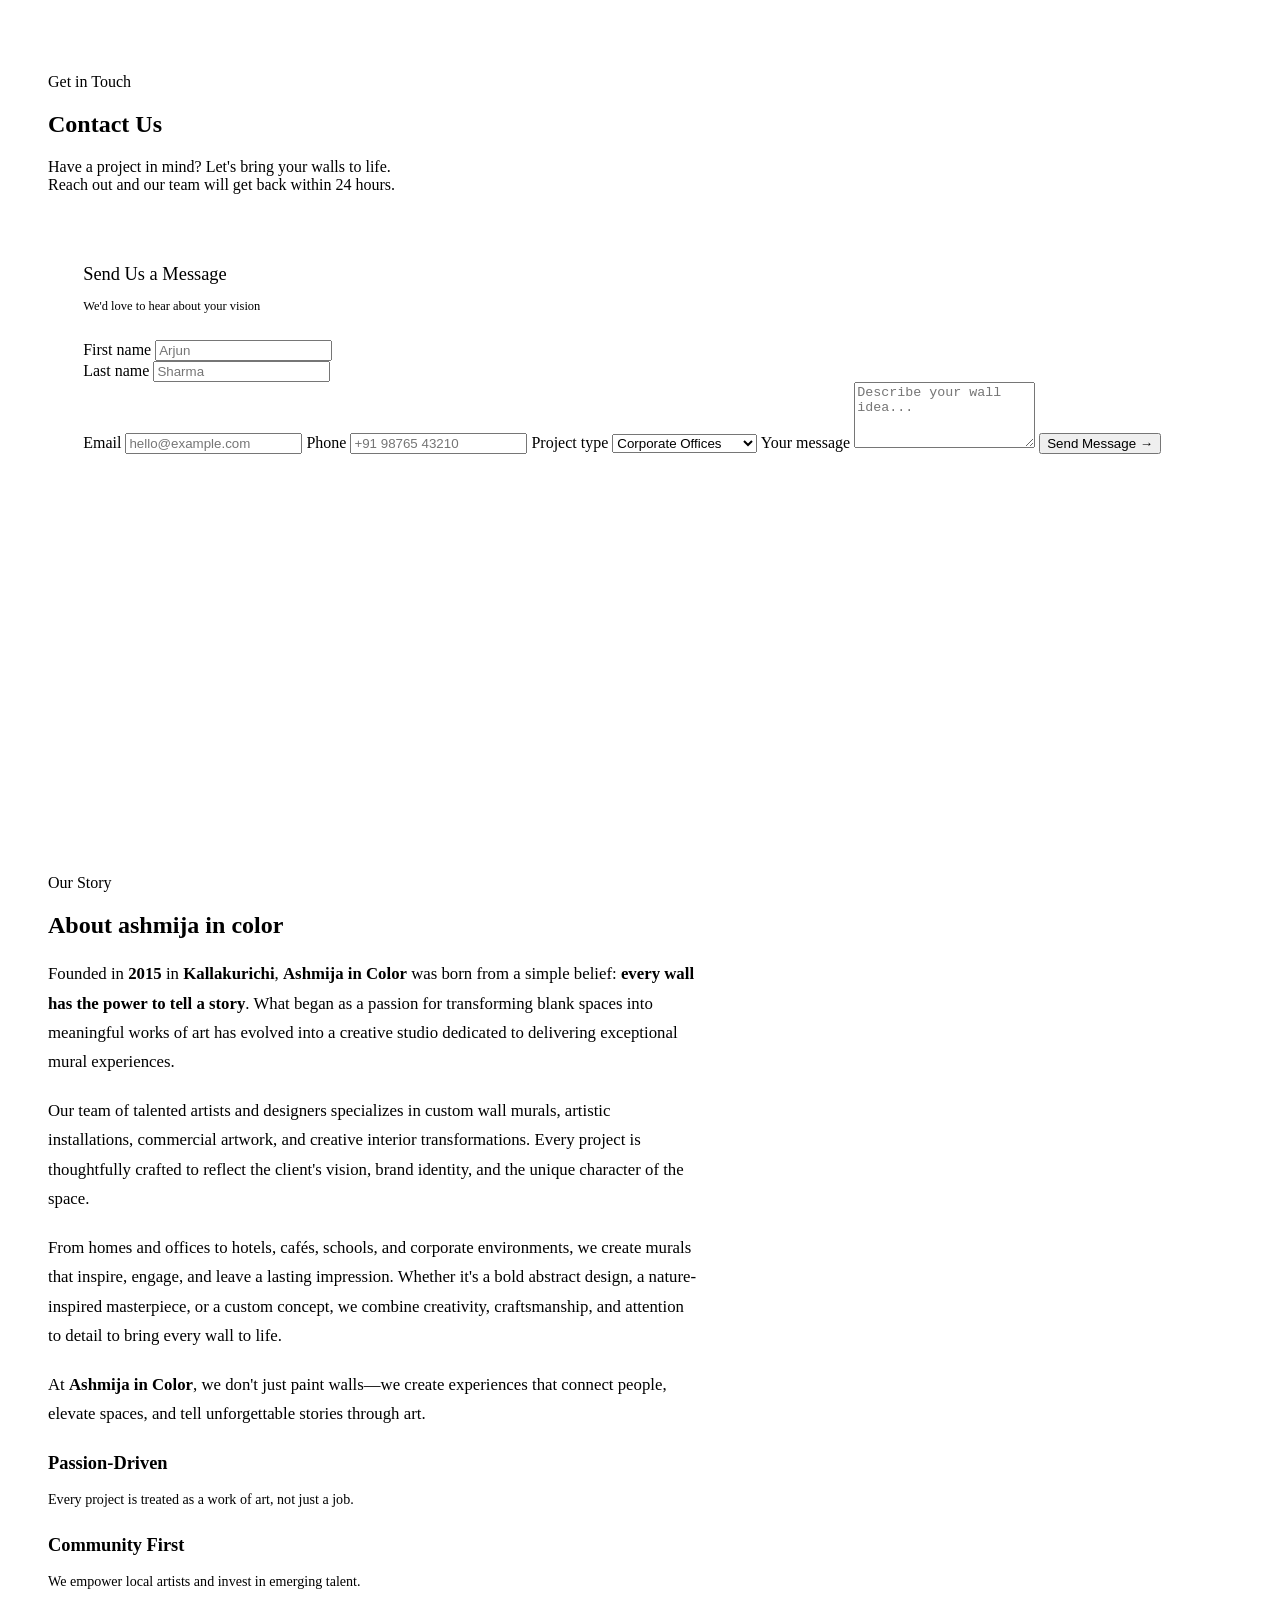
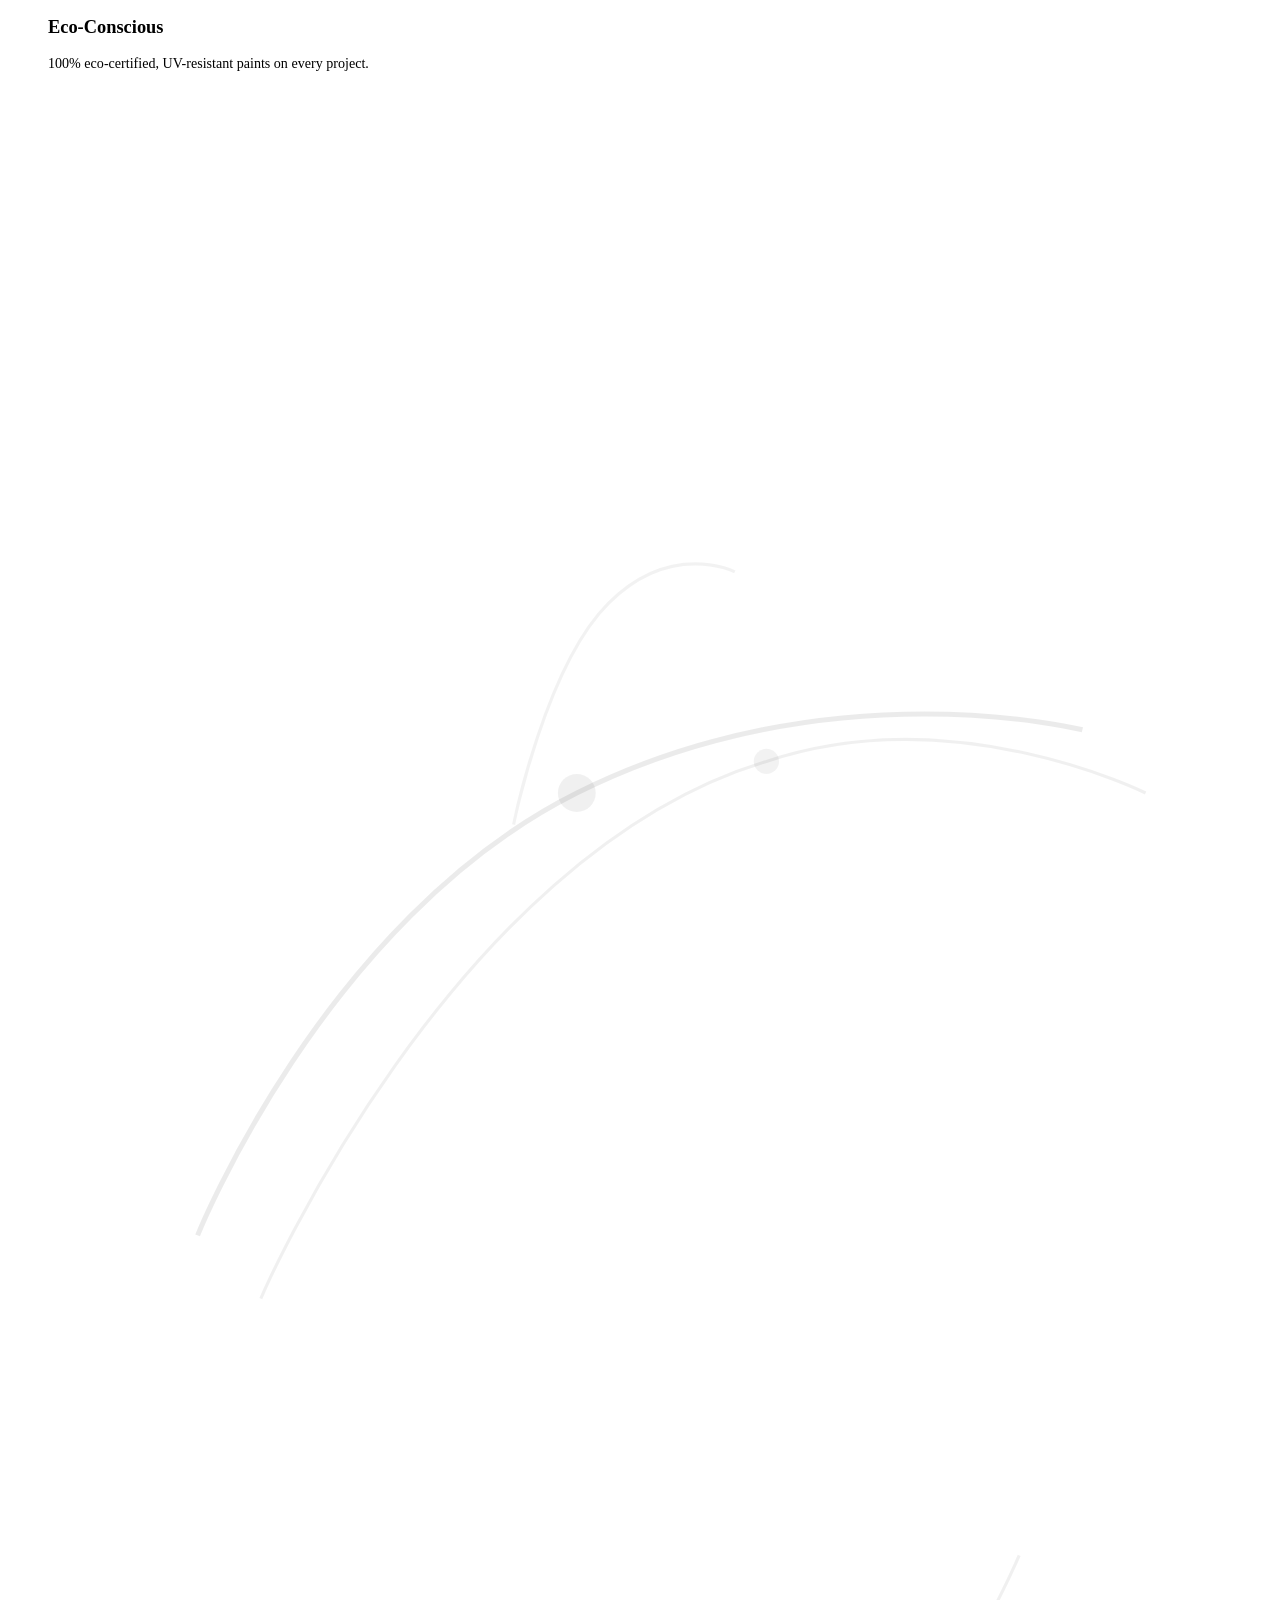
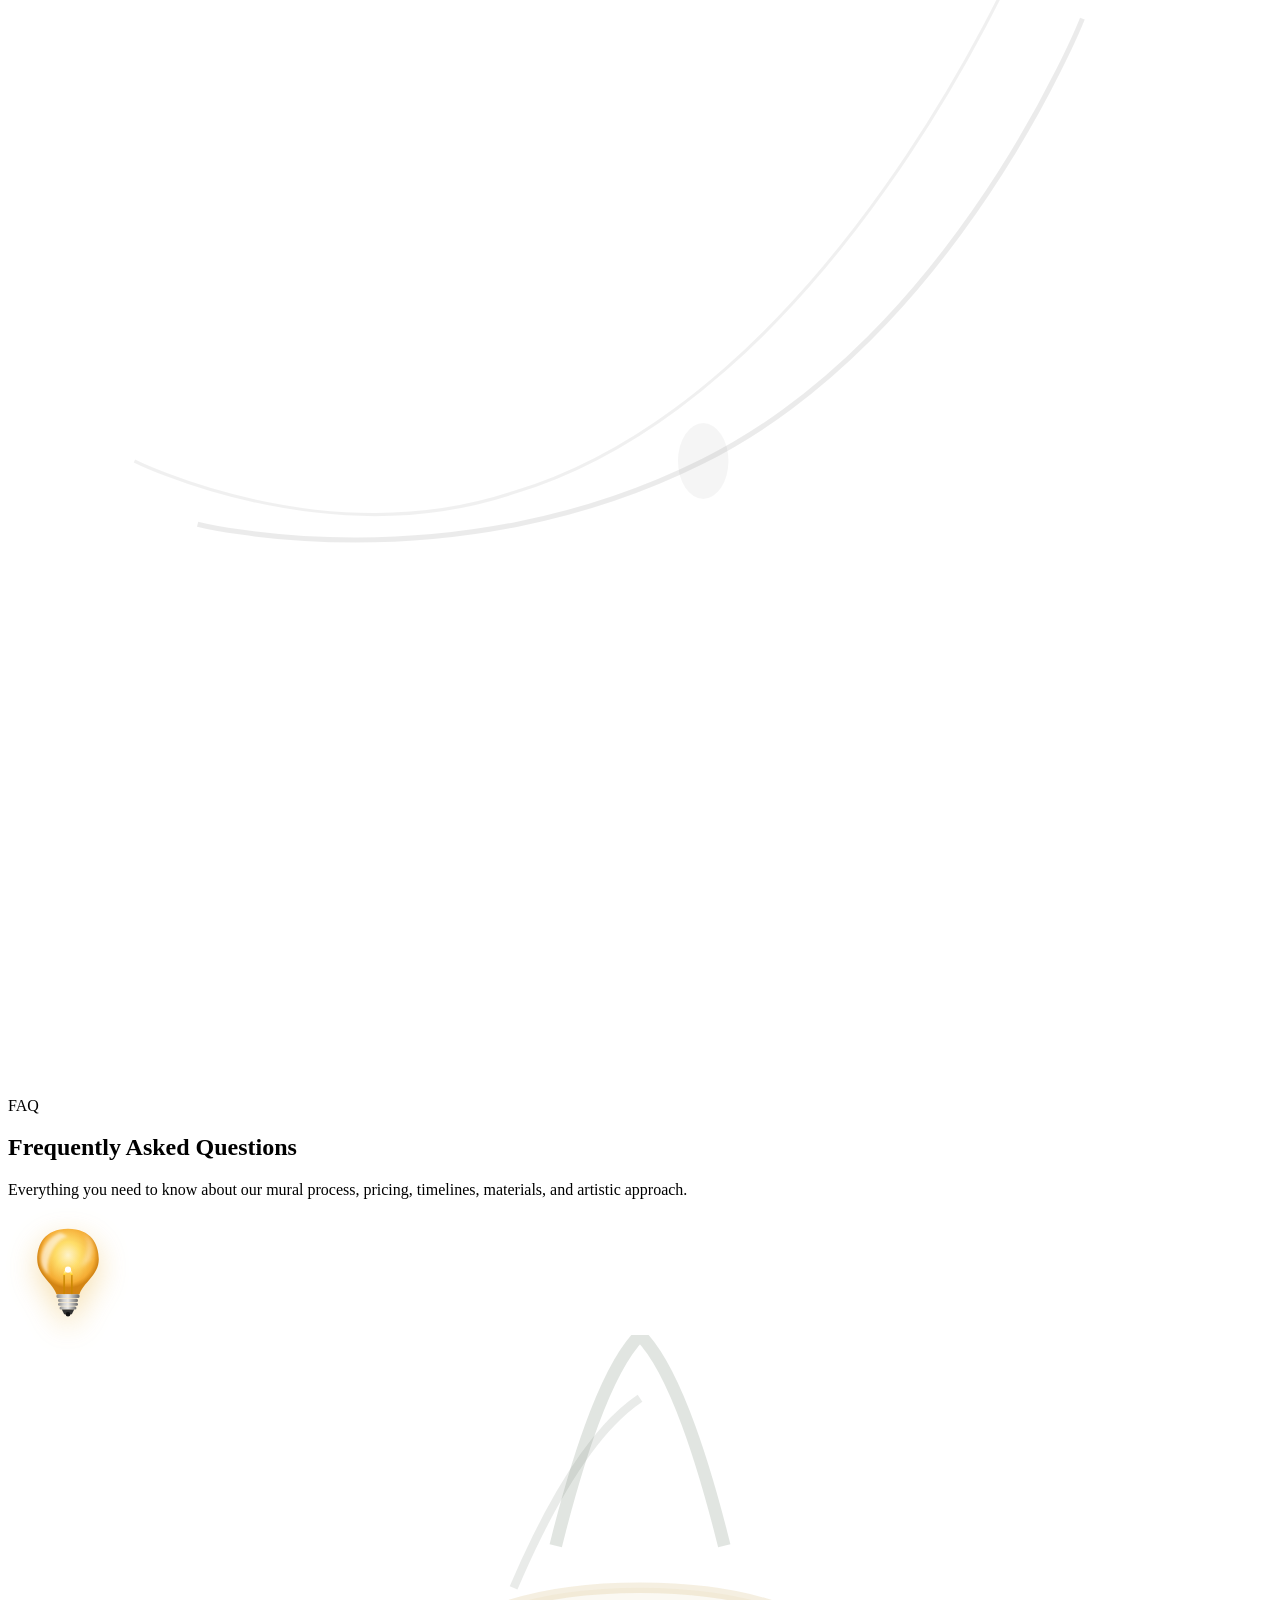
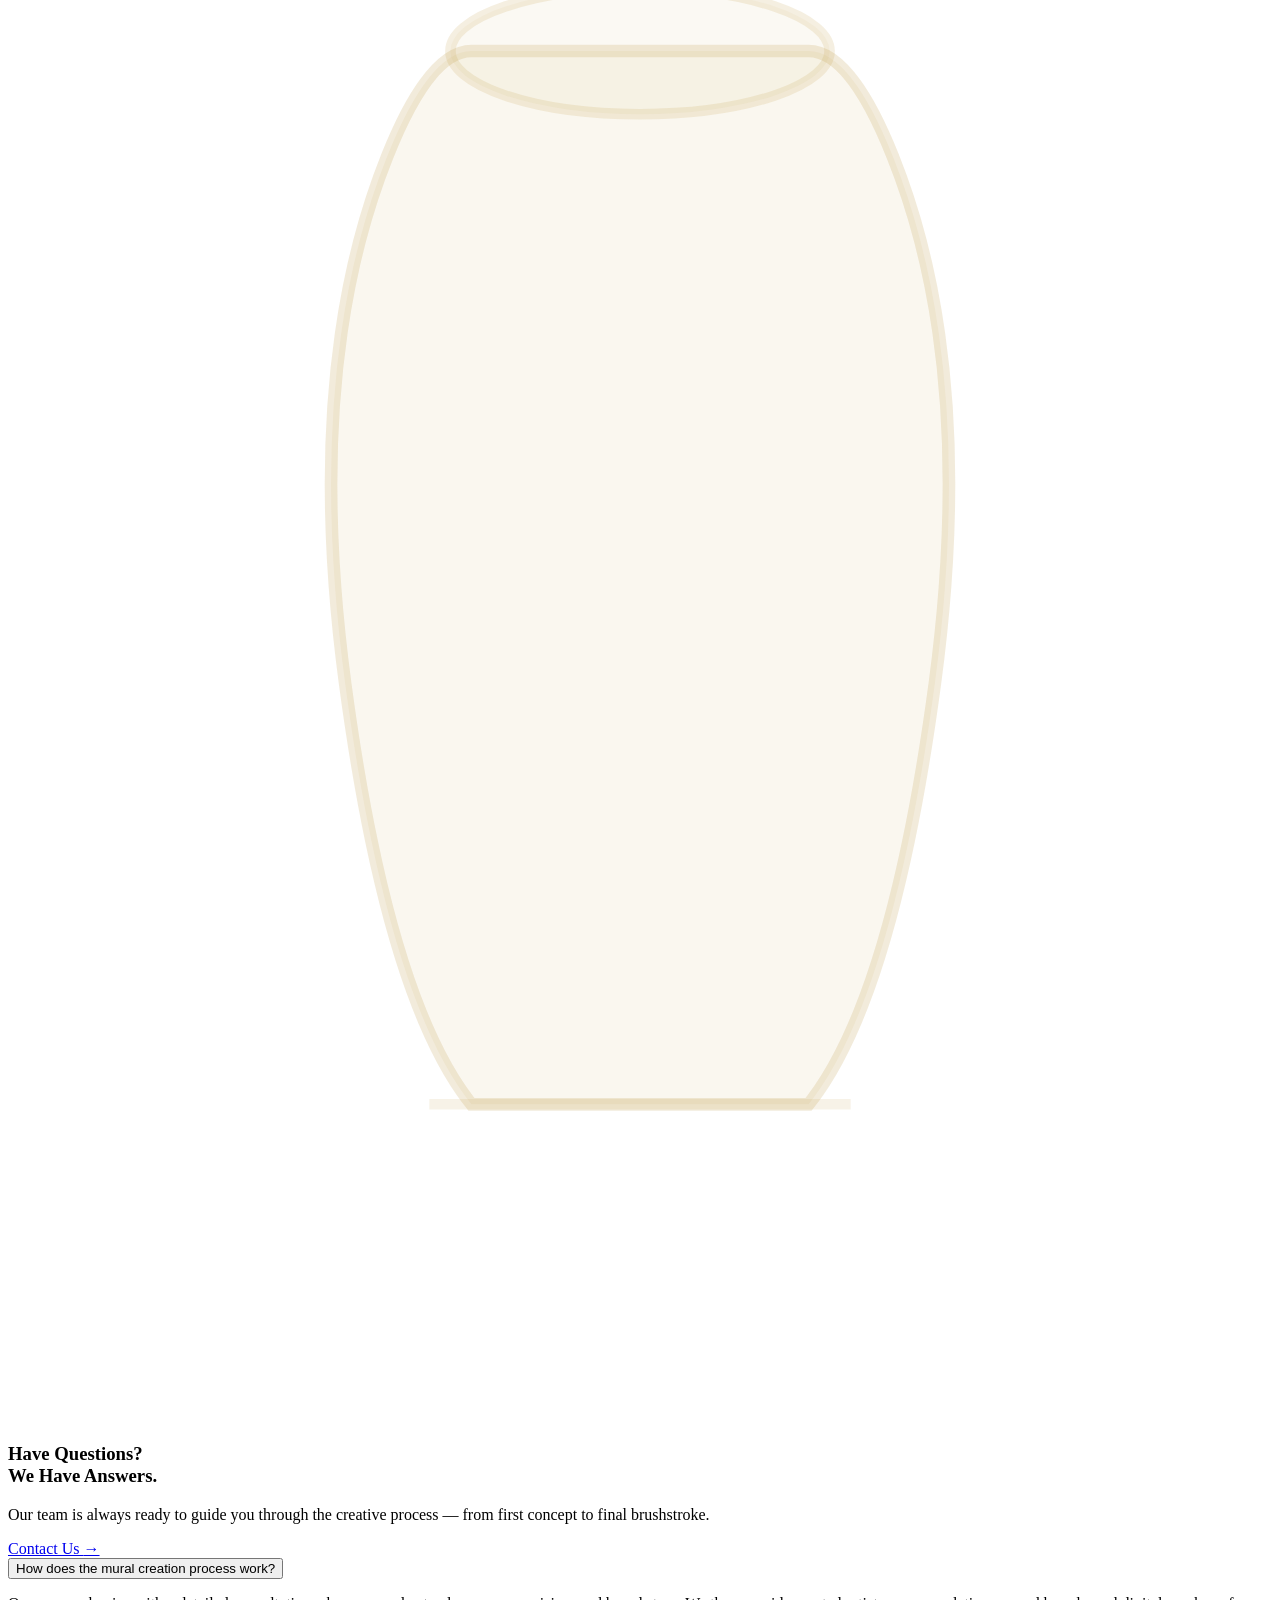
==== commit b3b6aa85: "fix: set stats band targets to 750, 100, 100 to prevent double-k formatting and show correct animati" ====
--- a/frontend/index.html
+++ b/frontend/index.html
@@ -292,7 +292,9 @@
         <div class="lightbox-frame-wrapper">
           <div class="lightbox-frame" id="lightbox-3d-frame">
             <div class="lightbox-face face-front">
-              <img id="lightbox-img" src="[data-uri]" alt="Fullscreen artwork">
+              <img id="lightbox-img"
+                src="[data-uri]"
+                alt="Fullscreen artwork">
               <div class="glass-reflection"></div>
             </div>
             <div class="lightbox-face face-back"></div>
@@ -451,15 +453,15 @@
     <div class="stats-band" id="stats-band">
       <div class="stats-band-inner reveal">
         <div class="stat-item">
-          <div class="stat-num" data-target="750000" data-suffix="k+">750k+</div>
+          <div class="stat-num" data-target="750" data-suffix="k+">750k+</div>
           <div class="stat-label">Sq. ft. of walls painted</div>
         </div>
         <div class="stat-item">
-          <div class="stat-num" data-target="2900" data-suffix="+">2,900+</div>
+          <div class="stat-num" data-target="100" data-suffix="+">100+</div>
           <div class="stat-label">Projects delivered</div>
         </div>
         <div class="stat-item">
-          <div class="stat-num" data-target="3000" data-suffix="+">3,000+</div>
+          <div class="stat-num" data-target="100" data-suffix="+">100+</div>
           <div class="stat-label">Happy clients</div>
         </div>
         <div class="stat-item">
@@ -633,52 +635,49 @@
         <div class="about-content">
           <div class="sec-label">Our Story</div>
           <h2 class="sec-title">About ashmija in color</h2>
-          <p class="sec-sub" style="max-width:520px;margin-top:.8rem;line-height:1.7">Founded in <strong>2015</strong>
+          <p class="sec-sub" style="max-width:650px;margin-top:.8rem;line-height:1.75;font-size:1.05rem;">Founded in <strong>2015</strong>
             in <strong>Kallakurichi</strong>, <strong>Ashmija in Color</strong> was born from a simple belief:
             <strong>every wall has the power to tell a story</strong>. What began as a passion for transforming blank
             spaces into meaningful works of art has evolved into a creative studio dedicated to delivering exceptional
             mural experiences.
           </p>
-          <p class="sec-sub" style="max-width:520px;margin-top:1rem;line-height:1.7">Our team of talented artists and
+          <p class="sec-sub" style="max-width:650px;margin-top:1.2rem;line-height:1.75;font-size:1.05rem;">Our team of talented artists and
             designers specializes in custom wall murals, artistic installations, commercial artwork, and creative
             interior transformations. Every project is thoughtfully crafted to reflect the client's vision, brand
             identity, and the unique character of the space.</p>
-          <p class="sec-sub" style="max-width:520px;margin-top:1rem;line-height:1.7">From homes and offices to hotels,
+          <p class="sec-sub" style="max-width:650px;margin-top:1.2rem;line-height:1.75;font-size:1.05rem;">From homes and offices to hotels,
             cafés, schools, and corporate environments, we create murals that inspire, engage, and leave a lasting
             impression. Whether it's a bold abstract design, a nature-inspired masterpiece, or a custom concept, we
             combine creativity, craftsmanship, and attention to detail to bring every wall to life.</p>
-          <p class="sec-sub" style="max-width:520px;margin-top:1rem;line-height:1.7">At <strong>Ashmija in
+          <p class="sec-sub" style="max-width:650px;margin-top:1.2rem;line-height:1.75;font-size:1.05rem;">At <strong>Ashmija in
               Color</strong>, we don't just paint walls—we create experiences that connect people, elevate spaces, and
             tell unforgettable stories through art.</p>
         </div>
-        <div class="about-values reveal" style="margin-top: 0;">
-          <div class="about-value-item glass-subtle">
+        <div class="about-values" style="margin-top: 0;">
+          <div class="about-value-item">
             <div class="why-icon-wrap"><i class="ti ti-heart" aria-hidden="true"></i></div>
             <div>
-              <h4
-                style="font-family:'Playfair Display',serif;font-size:.92rem;font-weight:400;color:var(--ink);margin-bottom:.2rem">
+              <h4 style="font-family:'Playfair Display',serif;font-size:1.15rem;font-weight:600;color:var(--ink);margin-bottom:.3rem">
                 Passion-Driven</h4>
-              <p style="font-size:.75rem;color:var(--muted);line-height:1.5;font-weight:300">Every project is treated
+              <p style="font-size:0.88rem;color:var(--muted);line-height:1.6;font-weight:300">Every project is treated
                 as a work of art, not just a job.</p>
             </div>
           </div>
-          <div class="about-value-item glass-subtle">
+          <div class="about-value-item">
             <div class="why-icon-wrap"><i class="ti ti-users" aria-hidden="true"></i></div>
             <div>
-              <h4
-                style="font-family:'Playfair Display',serif;font-size:.92rem;font-weight:400;color:var(--ink);margin-bottom:.2rem">
+              <h4 style="font-family:'Playfair Display',serif;font-size:1.15rem;font-weight:600;color:var(--ink);margin-bottom:.3rem">
                 Community First</h4>
-              <p style="font-size:.75rem;color:var(--muted);line-height:1.5;font-weight:300">We empower local artists
+              <p style="font-size:0.88rem;color:var(--muted);line-height:1.6;font-weight:300">We empower local artists
                 and invest in emerging talent.</p>
             </div>
           </div>
-          <div class="about-value-item glass-subtle">
+          <div class="about-value-item">
             <div class="why-icon-wrap"><i class="ti ti-leaf" aria-hidden="true"></i></div>
             <div>
-              <h4
-                style="font-family:'Playfair Display',serif;font-size:.92rem;font-weight:400;color:var(--ink);margin-bottom:.2rem">
+              <h4 style="font-family:'Playfair Display',serif;font-size:1.15rem;font-weight:600;color:var(--ink);margin-bottom:.3rem">
                 Eco-Conscious</h4>
-              <p style="font-size:.75rem;color:var(--muted);line-height:1.5;font-weight:300">100% eco-certified,
+              <p style="font-size:0.88rem;color:var(--muted);line-height:1.6;font-weight:300">100% eco-certified,
                 UV-resistant paints on every project.</p>
             </div>
           </div>
@@ -990,10 +989,12 @@
       <div class="footer-col">
         <h5>Contact</h5>
         <ul>
-          <li><a href="https://maps.app.goo.gl/HwP9gCGYiTBoJ23S8?g_st=aw" id="footer-link-office" target="_blank" rel="noopener noreferrer">Kallakurichi Office</a></li>
+          <li><a href="https://maps.app.goo.gl/HwP9gCGYiTBoJ23S8?g_st=aw" id="footer-link-office" target="_blank"
+              rel="noopener noreferrer">Kallakurichi Office</a></li>
           <li><a href="mailto:ashmijaincolor@gmail.com" id="footer-link-email">ashmijaincolor@gmail.com</a></li>
           <li><a href="tel:+918870120750" id="footer-link-phone">+91 8870120750</a></li>
-          <li><a href="https://wa.me/918870120750" id="footer-link-whatsapp" target="_blank" rel="noopener noreferrer">WhatsApp Us</a></li>
+          <li><a href="https://wa.me/918870120750" id="footer-link-whatsapp" target="_blank"
+              rel="noopener noreferrer">WhatsApp Us</a></li>
         </ul>
       </div>
     </div>
@@ -1026,7 +1027,8 @@
 
 
   <div id="whatsapp-cta" class="whatsapp-cta" style="display:none;">
-    <a id="whatsapp-cta-link" href="https://wa.me/918870120750" target="_blank" rel="noreferrer noopener" aria-label="Chat with us">
+    <a id="whatsapp-cta-link" href="https://wa.me/918870120750" target="_blank" rel="noreferrer noopener"
+      aria-label="Chat with us">
       <span class="ti ti-brand-whatsapp"></span>
       <span class="whatsapp-tooltip">Chat with us</span>
     </a>
@@ -1165,7 +1167,8 @@
       style="padding: 1.5rem; display: flex; flex-direction: column; align-items: center; gap: 1.2rem;">
       <div class="modal-image-preview-wrap"
         style="width: 100%; border-radius: 16px; overflow: hidden; box-shadow: 0 8px 32px rgba(0,0,0,0.15); max-height: 70vh;">
-        <img id="testimonial-modal-img" src="[data-uri]" alt="Project Image"
+        <img id="testimonial-modal-img"
+          src="[data-uri]" alt="Project Image"
           style="width: 100%; height: 100%; object-fit: contain; display: block;">
       </div>
       <div class="testimonial-modal-info" style="text-align: center; width: 100%;">
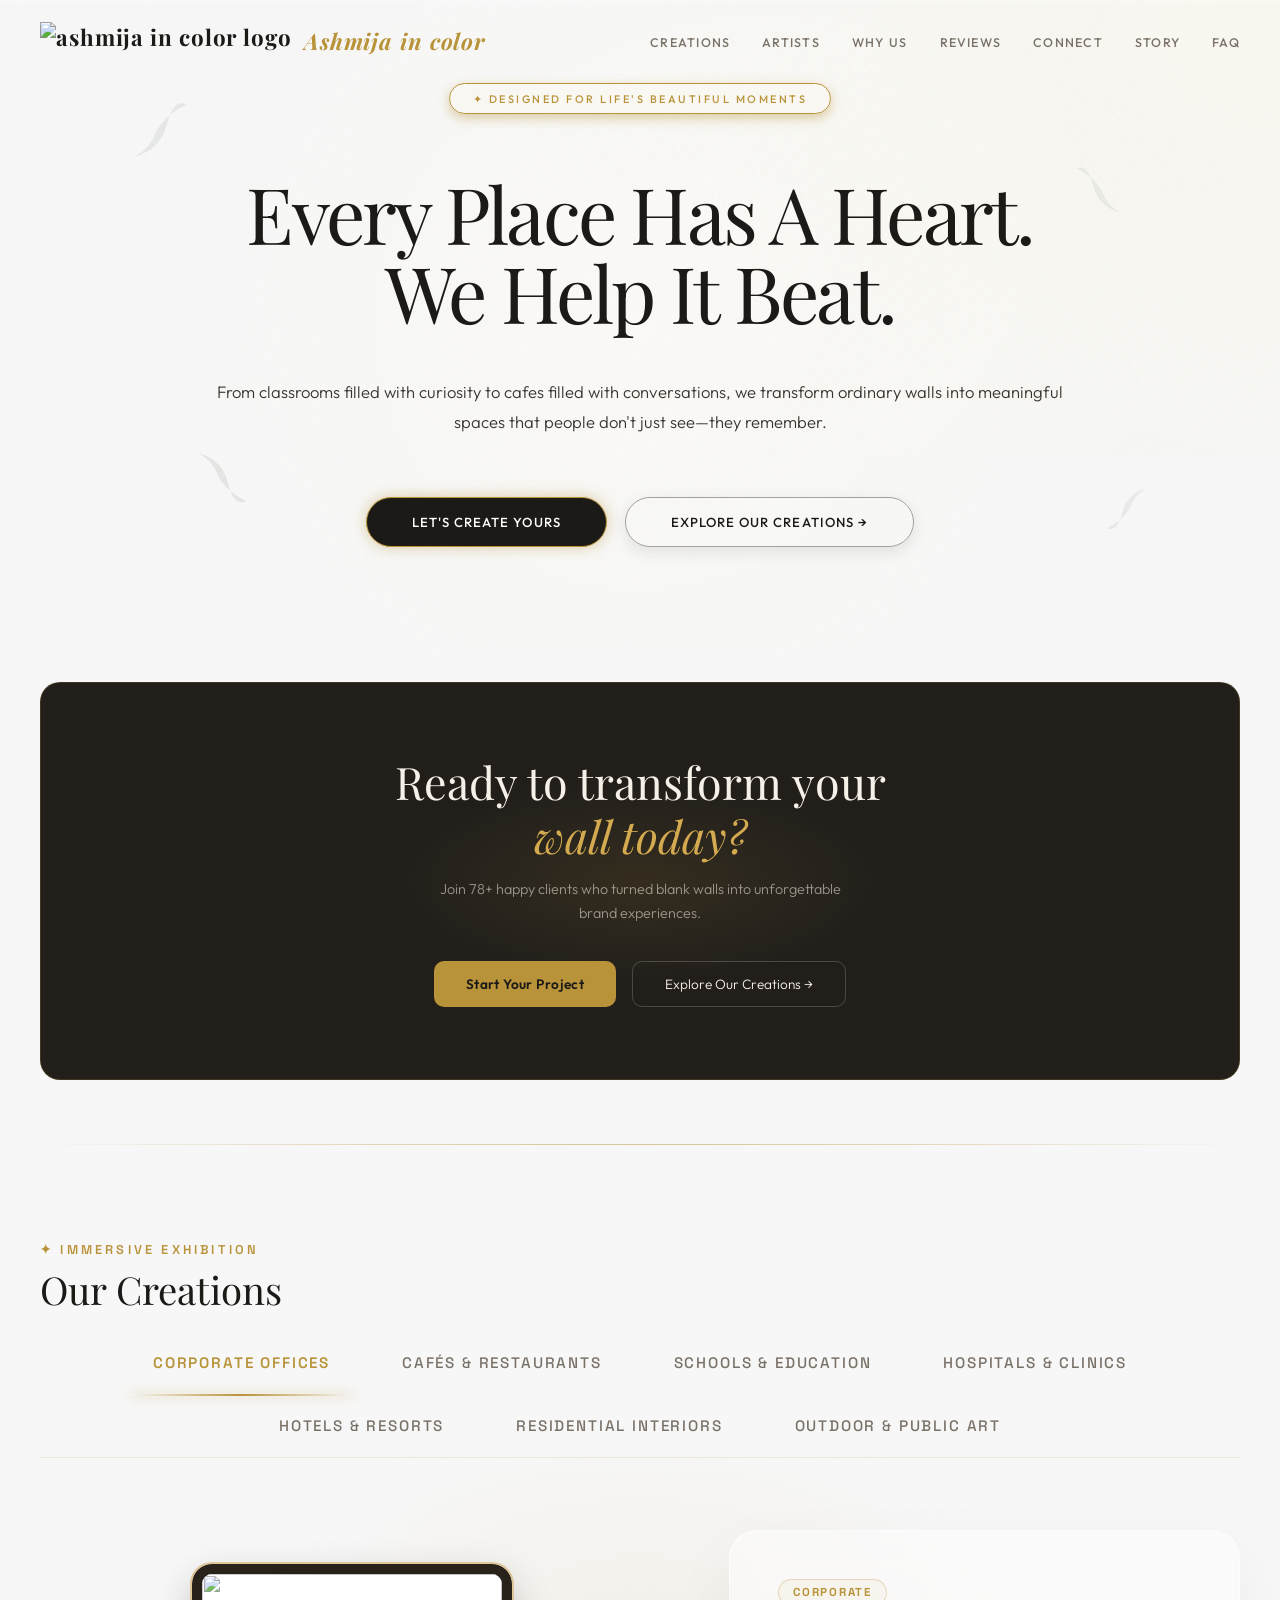
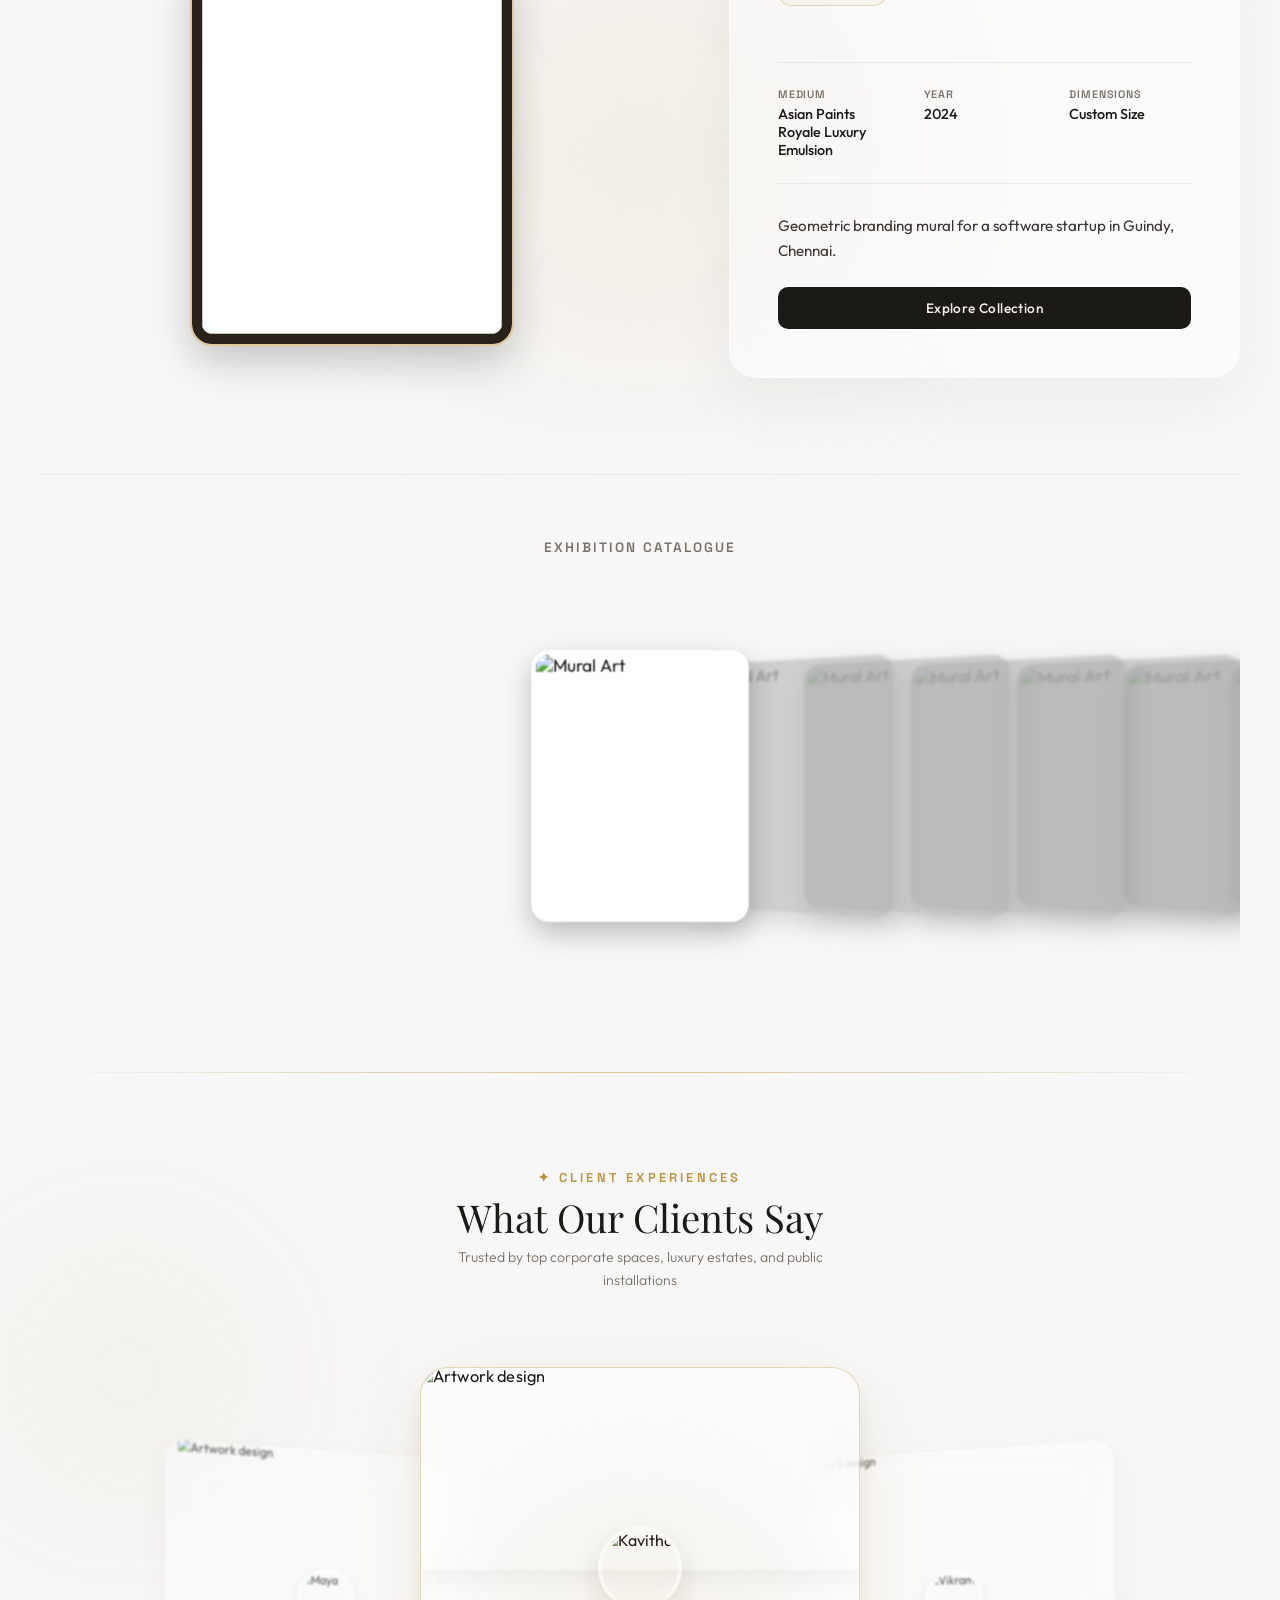
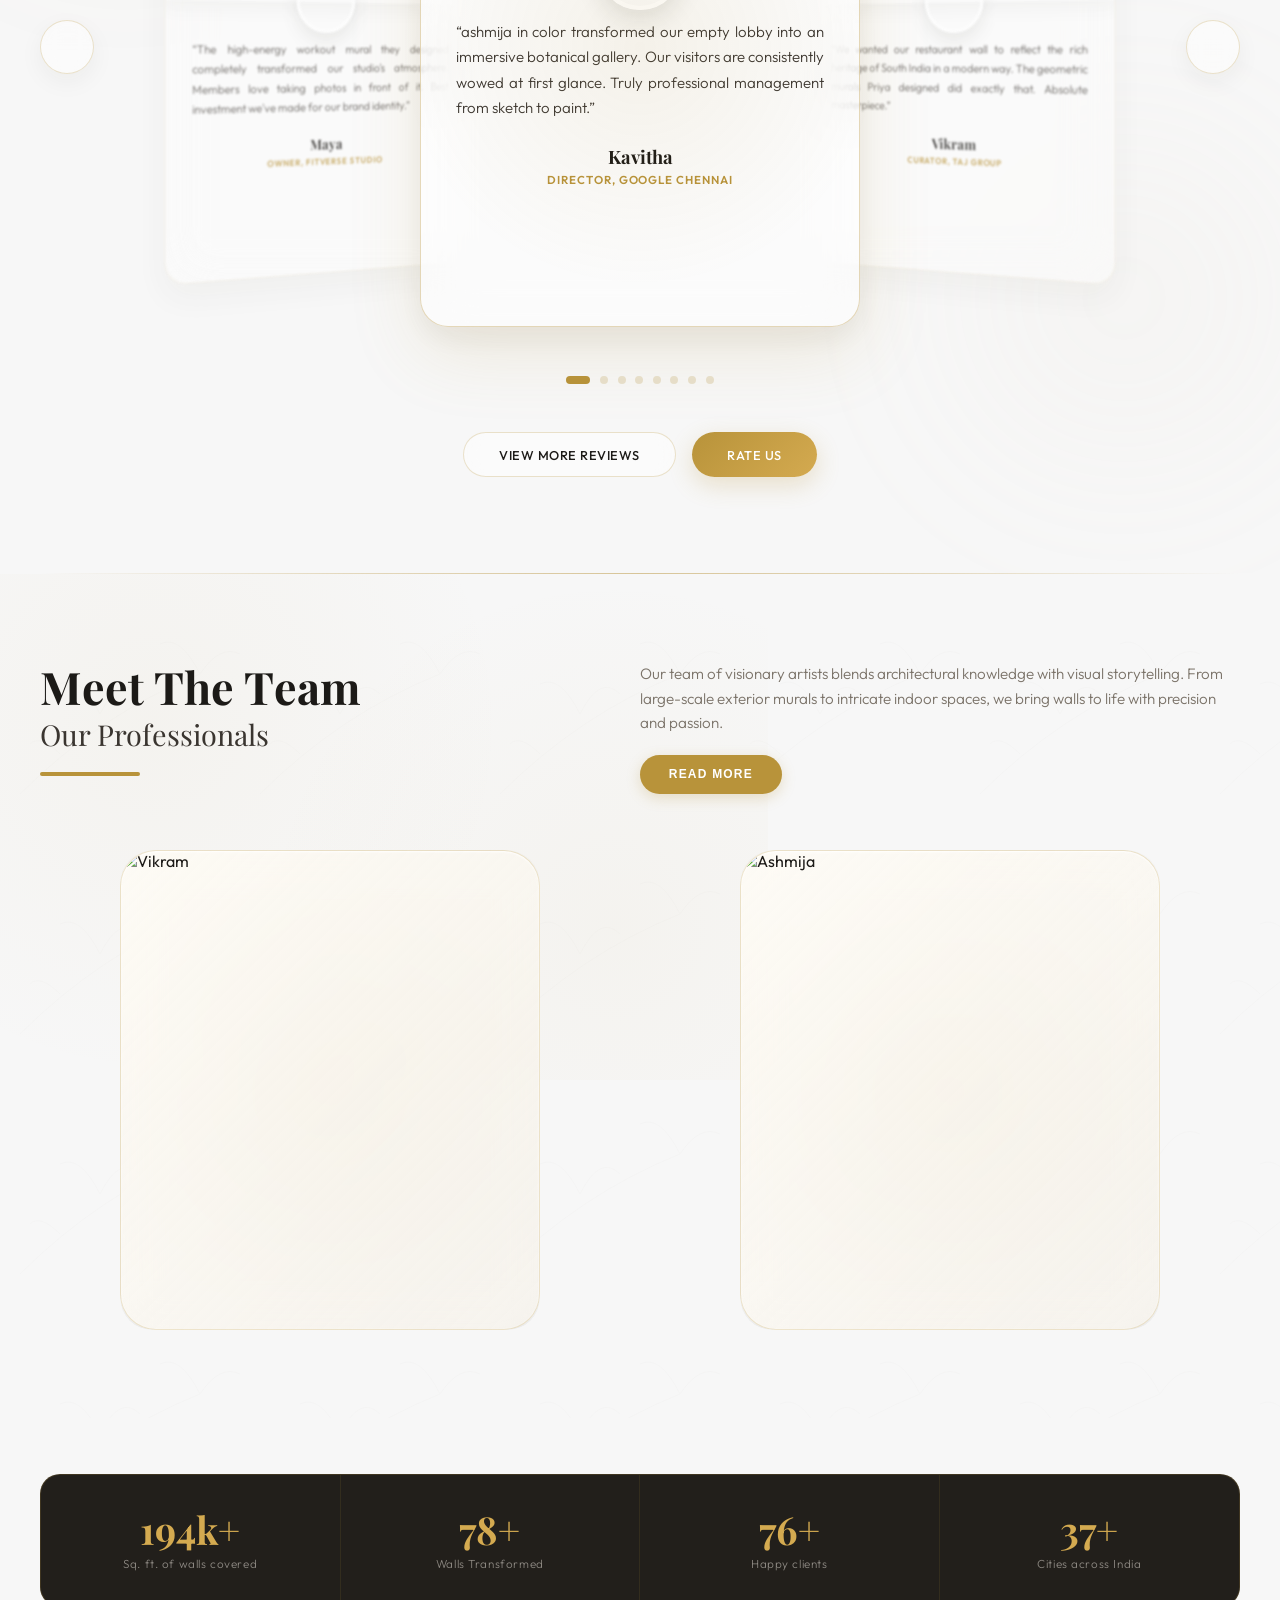
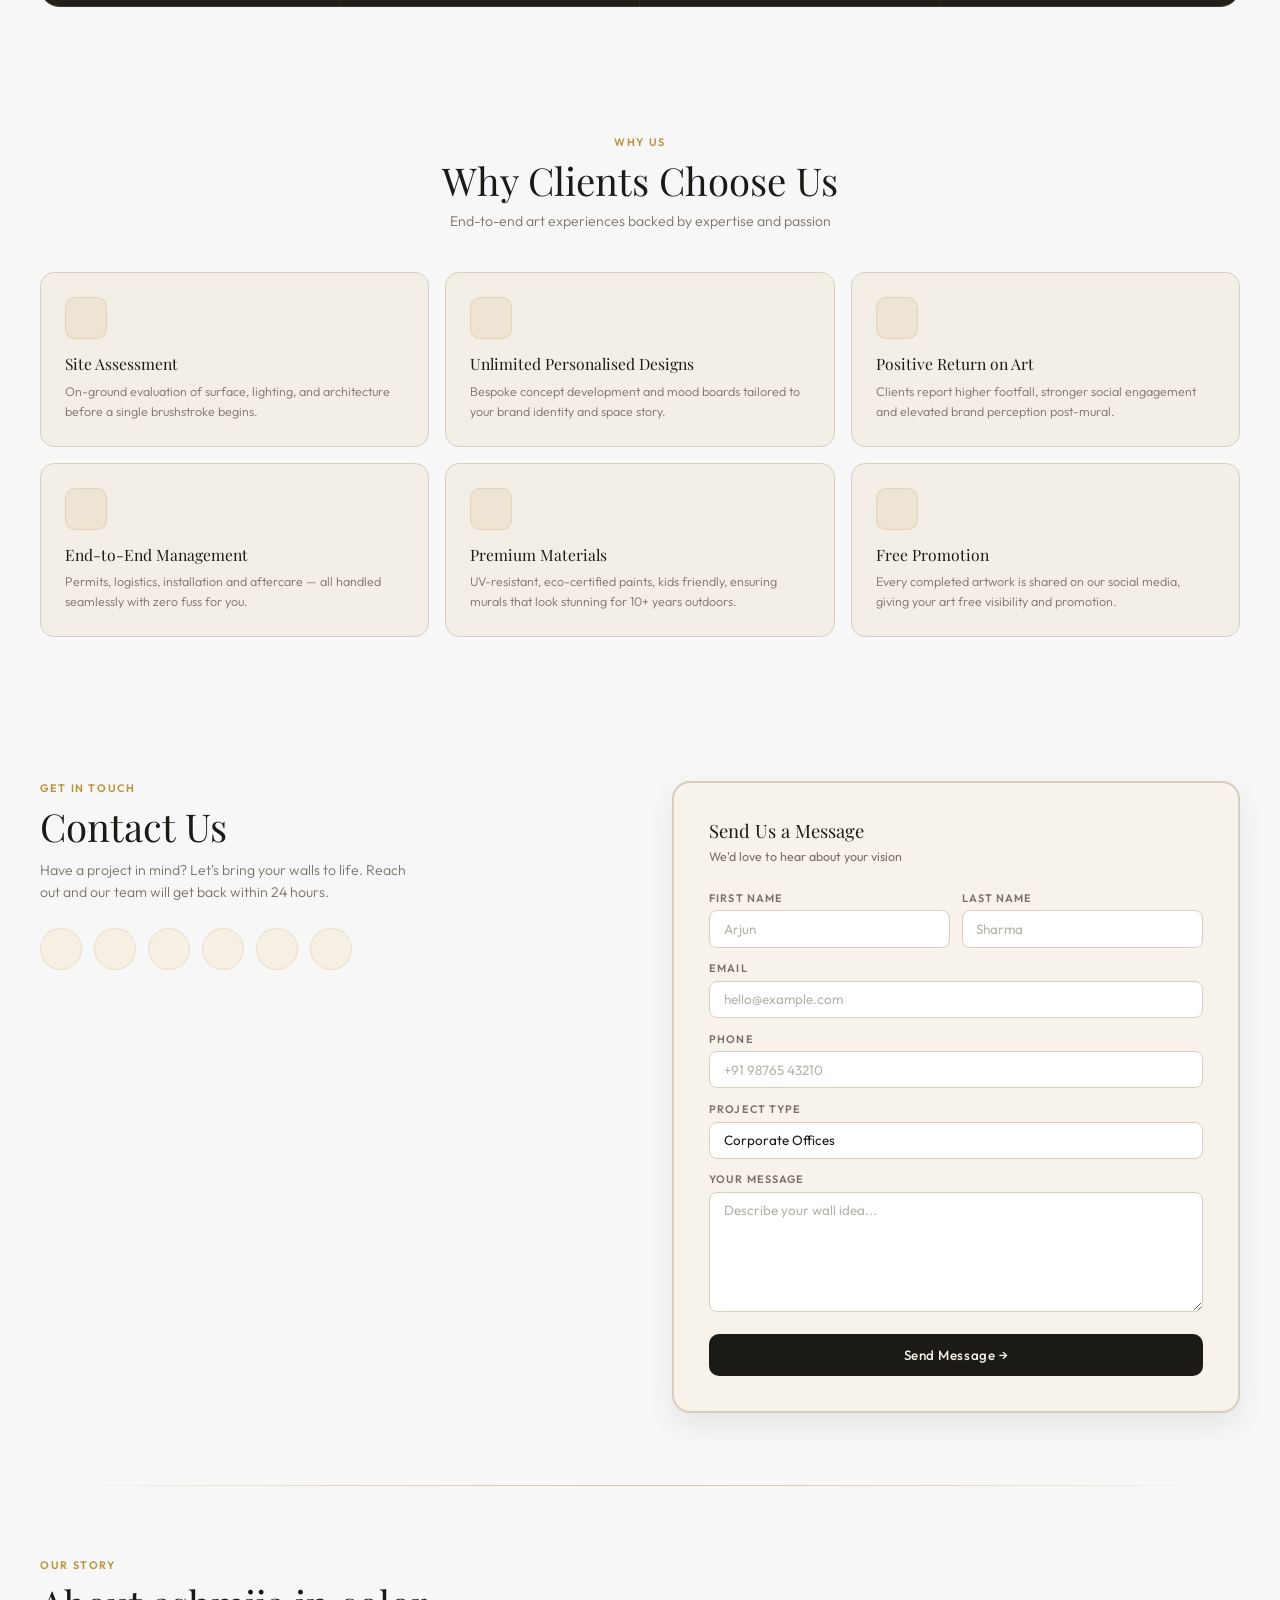
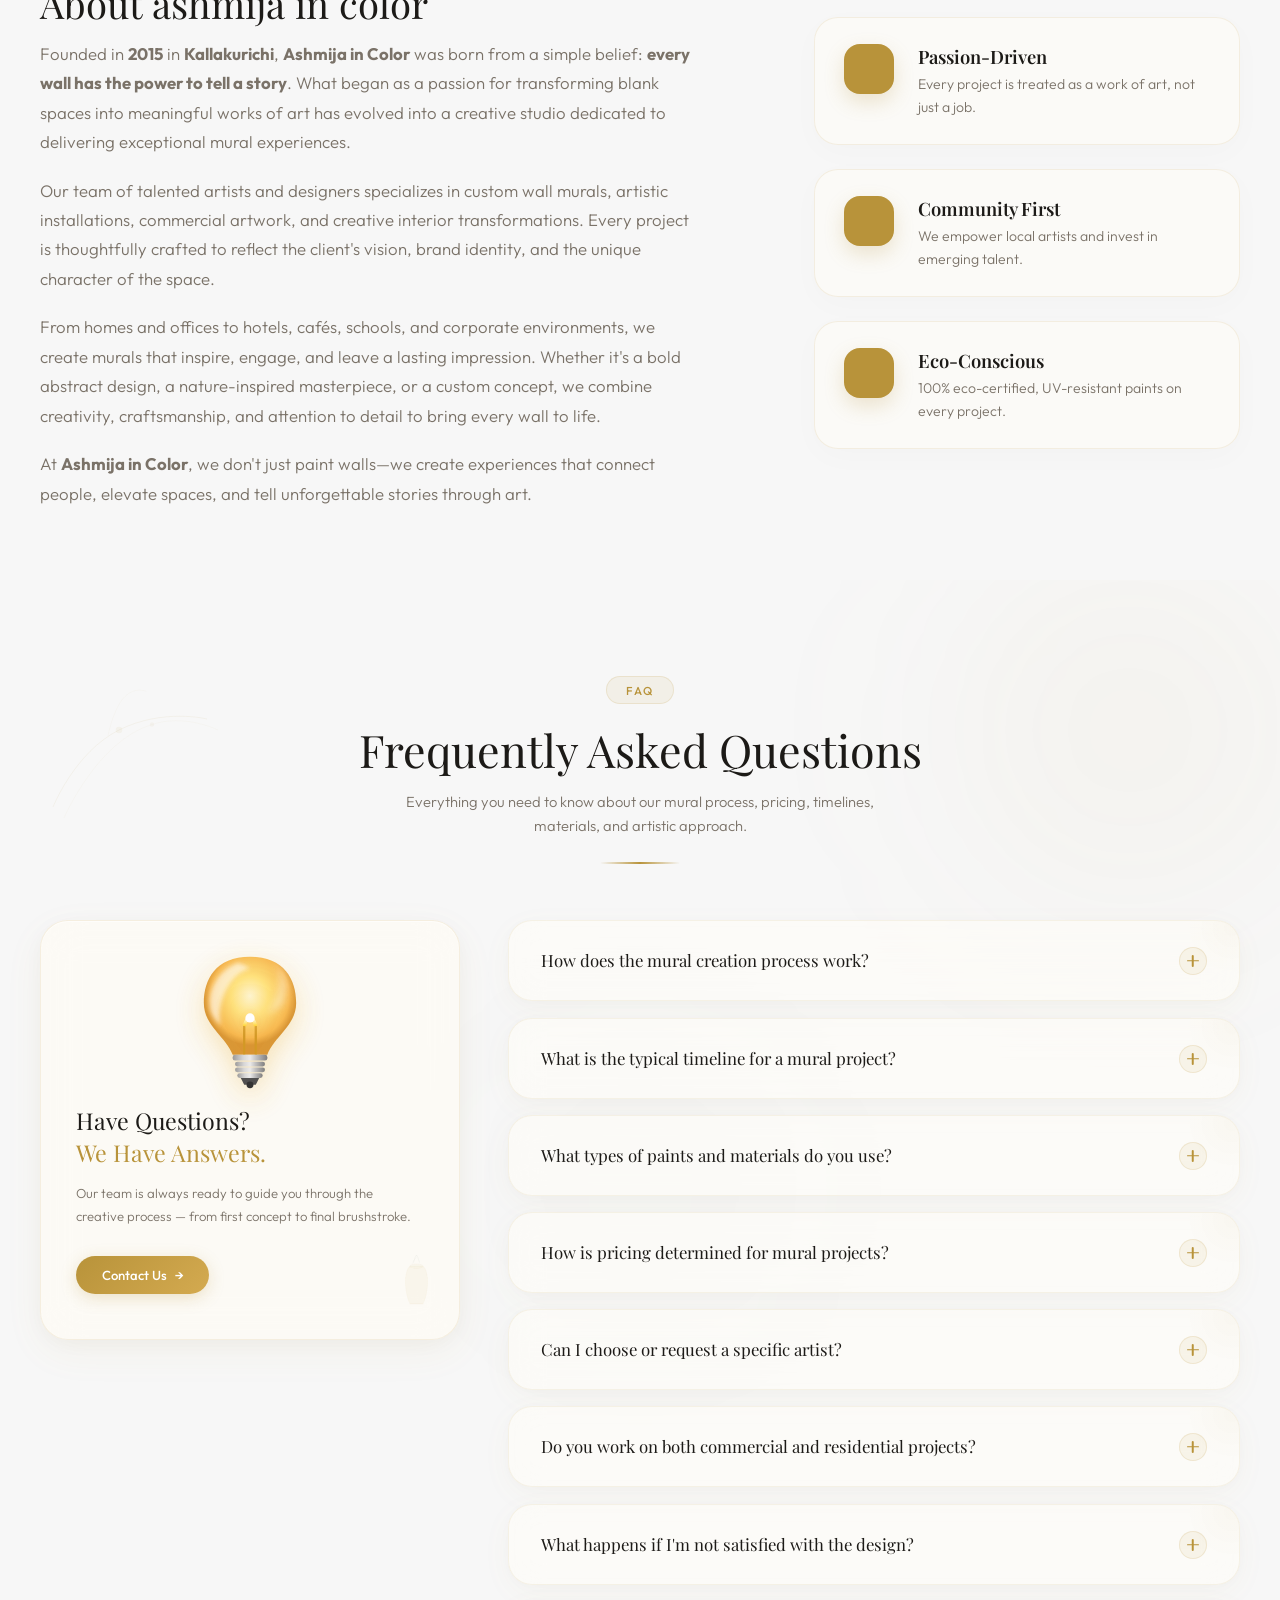
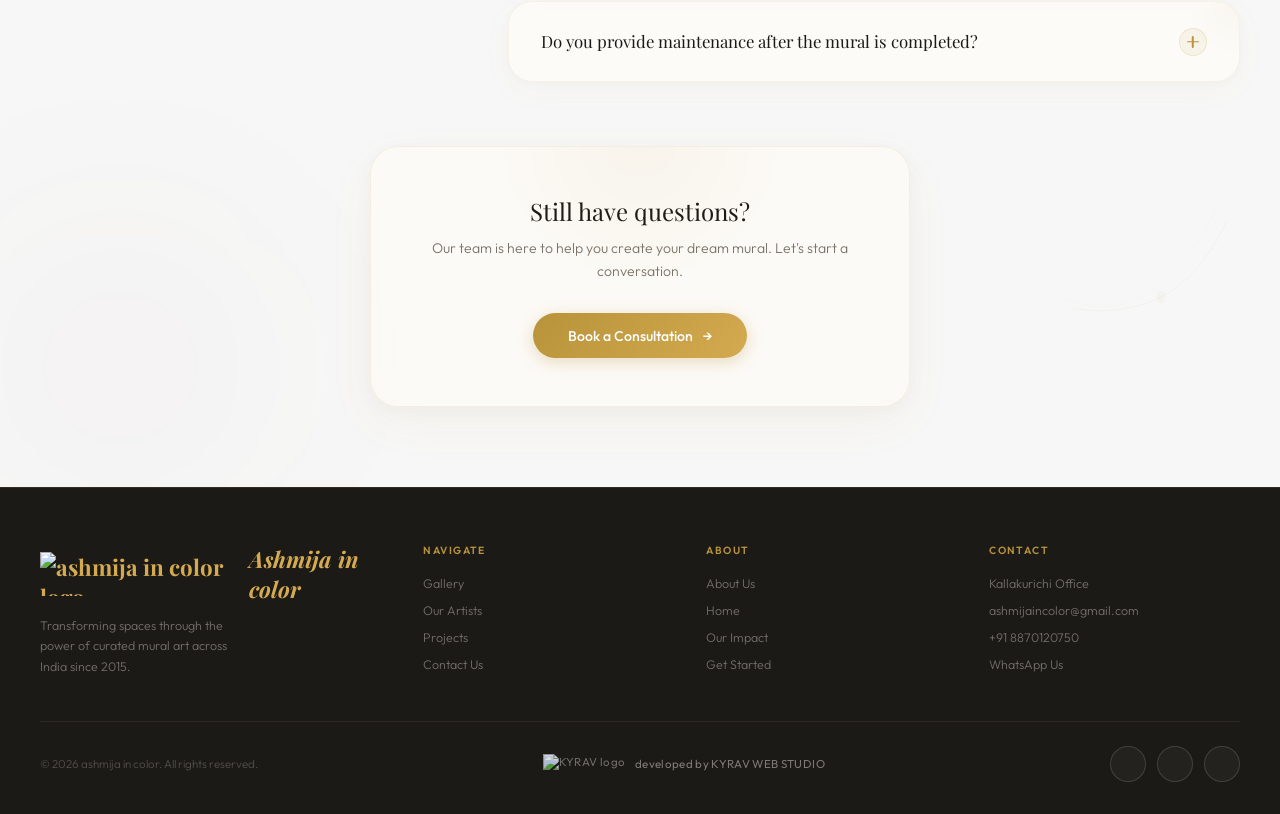
==== commit 34a1bd51: "Update gallery interactions and public content" ====
--- a/frontend/index.html
+++ b/frontend/index.html
@@ -32,7 +32,7 @@
   <script src="./js/shared/supabase-client.js?v=1" defer></script>
   <script src="https://cdnjs.cloudflare.com/ajax/libs/gsap/3.12.2/gsap.min.js"></script>
   <script src="https://cdnjs.cloudflare.com/ajax/libs/gsap/3.12.2/Flip.min.js"></script>
-  <script src="./js/public/script.js?v=20260711-1" defer></script>
+  <script src="./js/public/script.js?v=20260716-2" defer></script>
   <script src="./js/public/portfolio-public.js?v=20260709-4" defer></script>
   <script src="./js/public/artists-public.js?v=20260709-4" defer></script>
   <script src="./js/public/faqs-public.js?v=20260709-4" defer></script>
@@ -73,9 +73,6 @@
         <span class="hamburger-line"></span>
         <span class="hamburger-line"></span>
       </button>
-
-      <button class="nav-btn" id="btn-book-artist"
-        onclick="document.getElementById('contact-section').scrollIntoView({behavior:'smooth'})">Let's Talk</button>
     </nav>
   </header>
 
@@ -92,9 +89,6 @@
         <li><a href="#about-section" class="mobile-nav-link">Story</a></li>
         <li><a href="#faq-section" class="mobile-nav-link">FAQ</a></li>
       </ul>
-      <button class="nav-btn" id="btn-mobile-book-artist"
-        onclick="document.getElementById('contact-section').scrollIntoView({behavior:'smooth'}); document.getElementById('mobile-menu-overlay').classList.remove('active'); document.getElementById('nav-hamburger-toggle').classList.remove('active'); document.getElementById('nav-hamburger-toggle').setAttribute('aria-expanded', 'false'); document.body.style.overflow = '';">Let's
-        Talk</button>
     </nav>
   </div>
 
@@ -128,31 +122,34 @@
 
       <!-- Center content card -->
       <div class="hero-content-card reveal">
-        <div class="hero-eyebrow">✦ Premium Mural Studio</div>
-        <h1 class="hero-title">Curating Walls,<br><em>Crafting Ambience.</em></h1>
-        <p class="hero-sub">We transform blank walls into immersive art experiences — connecting brands and spaces with
-          South Asia's finest mural artists.</p>
+        <div class="hero-eyebrow">✦ DESIGNED FOR LIFE'S BEAUTIFUL MOMENTS</div>
+        <h1 class="hero-title">
+          <span class="hero-line hero-line-1">Every Place Has A Heart.</span><br>
+          <span class="hero-line hero-line-2">We Help It Beat.</span>
+        </h1>
+        <p class="hero-sub">From classrooms filled with curiosity to cafes filled with conversations, we transform
+          ordinary walls into meaningful spaces that people don't just see—they remember.</p>
         <div class="hero-actions">
-          <button class="btn-primary" id="btn-hero-explore"
-            onclick="document.getElementById('portfolio-section').scrollIntoView({behavior:'smooth'})">Explore
-            Gallery</button>
-          <button class="btn-outline" id="btn-hero-artists"
-            onclick="document.getElementById('artists-section').scrollIntoView({behavior:'smooth'})">Meet Artists
-            →</button>
+          <button class="btn-primary hero-cta-glow" id="btn-hero-talk"
+            onclick="document.getElementById('contact-section').scrollIntoView({behavior:'smooth'})">Let's Create
+            Yours</button>
+          <button class="btn-outline" id="btn-hero-explore"
+            onclick="document.getElementById('portfolio-section').scrollIntoView({behavior:'smooth'})">Explore Our
+            Creations </button>
         </div>
         <div class="hero-stats">
           <div class="hero-stat-item">
-            <div class="hero-stat-num" data-target="750" data-suffix="k+">0</div>
-            <div class="hero-stat-label">Sq. ft. painted</div>
+            <div class="hero-stat-num" data-target="200" data-suffix="k+">200k</div>
+            <div class="hero-stat-label">Sq. ft. of walls covered</div>
           </div>
           <div class="hero-stat-divider" aria-hidden="true"></div>
           <div class="hero-stat-item">
-            <div class="hero-stat-num" data-target="2900" data-suffix="+" data-comma="true">0</div>
-            <div class="hero-stat-label">Projects done</div>
+            <div class="hero-stat-num" data-target="80" data-suffix="+">80</div>
+            <div class="hero-stat-label">Walls Transformed</div>
           </div>
           <div class="hero-stat-divider" aria-hidden="true"></div>
           <div class="hero-stat-item">
-            <div class="hero-stat-num" data-target="38" data-suffix="+">0</div>
+            <div class="hero-stat-num" data-target="38" data-suffix="+">38</div>
             <div class="hero-stat-label">Cities</div>
           </div>
         </div>
@@ -164,13 +161,13 @@
       <div class="cta-inner reveal">
         <div class="cta-glow"></div>
         <h2>Ready to transform your<br><em>wall today?</em></h2>
-        <p>Join 3,000+ happy clients who turned blank walls into unforgettable brand experiences.</p>
+        <p>Join 78+ happy clients who turned blank walls into unforgettable brand experiences.</p>
         <div class="cta-btns">
           <button class="cta-btn-primary" id="btn-cta-start"
             onclick="document.getElementById('contact-section').scrollIntoView({behavior:'smooth'})">Start Your
             Project</button>
           <button class="cta-btn-outline" id="btn-cta-portfolio"
-            onclick="document.getElementById('portfolio-section').scrollIntoView({behavior:'smooth'})">View Portfolio
+            onclick="document.getElementById('portfolio-section').scrollIntoView({behavior:'smooth'})">Explore Our Creations
             →</button>
         </div>
 
@@ -188,7 +185,7 @@
         <div class="works-header reveal" style="margin-bottom: 2rem;">
           <div>
             <span class="gallery-kicker">✦ Immersive Exhibition</span>
-            <h2 class="sec-title" style="color: var(--ink);">The 3D Gallery</h2>
+            <h2 class="sec-title" style="color: var(--ink);">Our Creations</h2>
           </div>
         </div>
 
@@ -402,18 +399,10 @@
             <!-- Back Face -->
             <div class="flip-card-back glass-card">
               <div class="creator-card-back-info">
-                <span class="creator-role-badge">Lead Artist, Urban & Abstract</span>
+                <span class="creator-role-badge">Co-Founder , CEO</span>
                 <h3 class="creator-name-title">VIKRAM</h3>
-                <p class="creator-bio-text">Specializing in geometric abstraction and large-scale urban realism, Vikram
-                  has spent the last 12 years collaborating with corporate campuses, hospitality interiors, and public
-                  districts to transform blank walls into local landmarks.</p>
-                <blockquote class="creator-quote-text">"Art should not be confined behind closed doors. Corporate
-                  corridors and public walls are the spaces where street realism and daily life truly merge."
-                </blockquote>
-                <div class="creator-stats-wrap">
-                  <span class="creator-stat-badge">✦ Featured in Elle Décor</span>
-                  <span class="creator-stat-badge">✦ 80+ Projects</span>
-                </div>
+                <p class="creator-bio-text">Every exceptional space begins with a thoughtful vision. I specialize in creative strategy and artistic planning, crafting concepts that seamlessly blend aesthetics, purpose, and storytelling. My focus is to ensure every mural and design transforms a space into an experience that is both meaningful and memorable.</p>
+                <blockquote class="creator-quote-text">"I don’t decorate walls—I define them."</blockquote>
               </div>
             </div>
           </div>
@@ -432,17 +421,10 @@
             <!-- Back Face -->
             <div class="flip-card-back glass-card">
               <div class="creator-card-back-info">
-                <span class="creator-role-badge">Lead Artist, Muralist</span>
+                <span class="creator-role-badge">Founder</span>
                 <h3 class="creator-name-title">ASHMIJA</h3>
-                <p class="creator-bio-text">Merging intricate botanical illustrations with architectural backdrops,
-                  Ashmija's nature-inspired murals and large-scale floral art pieces bring organic life and a sense of
-                  calm to high-end interiors across South Asia.</p>
-                <blockquote class="creator-quote-text">"My work bridges the gap between concrete rooms and the wild
-                  serenity of nature. I paint to give blank walls a voice and spaces a heartbeat."</blockquote>
-                <div class="creator-stats-wrap">
-                  <span class="creator-stat-badge">✦ 120+ Murals</span>
-                  <span class="creator-stat-badge">✦ National Art Award</span>
-                </div>
+                <p class="creator-bio-text">I transform walls and spaces into powerful visual stories that inspire, connect, and awaken emotion. Each mural is a carefully crafted journey of color, movement, and meaning — where every brushstroke reflects a story, a feeling, or a shared experience. Through thoughtful design and artistic expression, I create environments that go beyond decoration, turning ordinary spaces into unforgettable places of inspiration and connection.</p>
+                <blockquote class="creator-quote-text">"Art isn’t what I do—it’s how I help spaces tell their stories."</blockquote>
               </div>
             </div>
           </div>
@@ -453,15 +435,15 @@
     <div class="stats-band" id="stats-band">
       <div class="stats-band-inner reveal">
         <div class="stat-item">
-          <div class="stat-num" data-target="750" data-suffix="k+">750k+</div>
-          <div class="stat-label">Sq. ft. of walls painted</div>
+          <div class="stat-num" data-target="200" data-suffix="k+">200k+</div>
+          <div class="stat-label">Sq. ft. of walls covered</div>
         </div>
         <div class="stat-item">
-          <div class="stat-num" data-target="100" data-suffix="+">100+</div>
-          <div class="stat-label">Projects delivered</div>
+          <div class="stat-num" data-target="80" data-suffix="+">80+</div>
+          <div class="stat-label">Walls Transformed</div>
         </div>
         <div class="stat-item">
-          <div class="stat-num" data-target="100" data-suffix="+">100+</div>
+          <div class="stat-num" data-target="78" data-suffix="+">78+</div>
           <div class="stat-label">Happy clients</div>
         </div>
         <div class="stat-item">
@@ -488,7 +470,7 @@
         </div>
         <div class="why-card glass-subtle">
           <div class="why-icon-wrap"><i class="ti ti-sparkles" aria-hidden="true"></i></div>
-          <h4>Personalised Design</h4>
+          <h4>Unlimited Personalised Designs</h4>
           <p>Bespoke concept development and mood boards tailored to your brand identity and space story.</p>
         </div>
         <div class="why-card glass-subtle">
@@ -504,12 +486,13 @@
         <div class="why-card glass-subtle">
           <div class="why-icon-wrap"><i class="ti ti-color-swatch" aria-hidden="true"></i></div>
           <h4>Premium Materials</h4>
-          <p>UV-resistant, eco-certified paints ensuring murals that look stunning for 10+ years outdoors.</p>
+          <p>UV-resistant, eco-certified paints, kids friendly, ensuring murals that look stunning for 10+ years
+            outdoors.</p>
         </div>
         <div class="why-card glass-subtle">
           <div class="why-icon-wrap"><i class="ti ti-camera" aria-hidden="true"></i></div>
-          <h4>Pro Photography</h4>
-          <p>Every project ends with a professional photoshoot — portfolio-ready and social-ready imagery.</p>
+          <h4>Free Promotion</h4>
+          <p>Every completed artwork is shared on our social media, giving your art free visibility and promotion.</p>
         </div>
       </div>
     </section>
@@ -635,29 +618,35 @@
         <div class="about-content">
           <div class="sec-label">Our Story</div>
           <h2 class="sec-title">About ashmija in color</h2>
-          <p class="sec-sub" style="max-width:650px;margin-top:.8rem;line-height:1.75;font-size:1.05rem;">Founded in <strong>2015</strong>
+          <p class="sec-sub" style="max-width:650px;margin-top:.8rem;line-height:1.75;font-size:1.05rem;">Founded in
+            <strong>2015</strong>
             in <strong>Kallakurichi</strong>, <strong>Ashmija in Color</strong> was born from a simple belief:
             <strong>every wall has the power to tell a story</strong>. What began as a passion for transforming blank
             spaces into meaningful works of art has evolved into a creative studio dedicated to delivering exceptional
             mural experiences.
           </p>
-          <p class="sec-sub" style="max-width:650px;margin-top:1.2rem;line-height:1.75;font-size:1.05rem;">Our team of talented artists and
+          <p class="sec-sub" style="max-width:650px;margin-top:1.2rem;line-height:1.75;font-size:1.05rem;">Our team of
+            talented artists and
             designers specializes in custom wall murals, artistic installations, commercial artwork, and creative
             interior transformations. Every project is thoughtfully crafted to reflect the client's vision, brand
             identity, and the unique character of the space.</p>
-          <p class="sec-sub" style="max-width:650px;margin-top:1.2rem;line-height:1.75;font-size:1.05rem;">From homes and offices to hotels,
+          <p class="sec-sub" style="max-width:650px;margin-top:1.2rem;line-height:1.75;font-size:1.05rem;">From homes
+            and offices to hotels,
             cafés, schools, and corporate environments, we create murals that inspire, engage, and leave a lasting
             impression. Whether it's a bold abstract design, a nature-inspired masterpiece, or a custom concept, we
             combine creativity, craftsmanship, and attention to detail to bring every wall to life.</p>
-          <p class="sec-sub" style="max-width:650px;margin-top:1.2rem;line-height:1.75;font-size:1.05rem;">At <strong>Ashmija in
+          <p class="sec-sub" style="max-width:650px;margin-top:1.2rem;line-height:1.75;font-size:1.05rem;">At
+            <strong>Ashmija in
               Color</strong>, we don't just paint walls—we create experiences that connect people, elevate spaces, and
-            tell unforgettable stories through art.</p>
+            tell unforgettable stories through art.
+          </p>
         </div>
         <div class="about-values" style="margin-top: 0;">
           <div class="about-value-item">
             <div class="why-icon-wrap"><i class="ti ti-heart" aria-hidden="true"></i></div>
             <div>
-              <h4 style="font-family:'Playfair Display',serif;font-size:1.15rem;font-weight:600;color:var(--ink);margin-bottom:.3rem">
+              <h4
+                style="font-family:'Playfair Display',serif;font-size:1.15rem;font-weight:600;color:var(--ink);margin-bottom:.3rem">
                 Passion-Driven</h4>
               <p style="font-size:0.88rem;color:var(--muted);line-height:1.6;font-weight:300">Every project is treated
                 as a work of art, not just a job.</p>
@@ -666,7 +655,8 @@
           <div class="about-value-item">
             <div class="why-icon-wrap"><i class="ti ti-users" aria-hidden="true"></i></div>
             <div>
-              <h4 style="font-family:'Playfair Display',serif;font-size:1.15rem;font-weight:600;color:var(--ink);margin-bottom:.3rem">
+              <h4
+                style="font-family:'Playfair Display',serif;font-size:1.15rem;font-weight:600;color:var(--ink);margin-bottom:.3rem">
                 Community First</h4>
               <p style="font-size:0.88rem;color:var(--muted);line-height:1.6;font-weight:300">We empower local artists
                 and invest in emerging talent.</p>
@@ -675,7 +665,8 @@
           <div class="about-value-item">
             <div class="why-icon-wrap"><i class="ti ti-leaf" aria-hidden="true"></i></div>
             <div>
-              <h4 style="font-family:'Playfair Display',serif;font-size:1.15rem;font-weight:600;color:var(--ink);margin-bottom:.3rem">
+              <h4
+                style="font-family:'Playfair Display',serif;font-size:1.15rem;font-weight:600;color:var(--ink);margin-bottom:.3rem">
                 Eco-Conscious</h4>
               <p style="font-size:0.88rem;color:var(--muted);line-height:1.6;font-weight:300">100% eco-certified,
                 UV-resistant paints on every project.</p>
@@ -1002,7 +993,7 @@
       <div class="footer-copy">© 2026 ashmija in color. All rights reserved.</div>
       <div class="footer-watermark">
         <img src="./assets/images/kyrav_logo.png" alt="KYRAV logo" class="watermark-logo">
-        <span>developed by <strong>KYRAV WEB STUDIO</strong> | Where Confidence Meets Creativity.</span>
+        <span>developed by KYRAV WEB STUDIO</span>
       </div>
       <div class="footer-socials">
         <a href="https://www.instagram.com/ashmija_in_color?igsh=NzhrbGJvaWVhMTJ3" class="social-icon instagram"
@@ -1041,19 +1032,12 @@
       <span class="creator-role-badge">ashmija in color Collective</span>
       <h3 class="creator-name-title">Our Curation & Network</h3>
       <p class="creator-bio-text">
-        At ashmija in color, we maintain a highly curated network of over 120 professional muralists, traditional
-        painters, graffiti artists, and sculptors across South Asia.
+        At ashmija in color, we maintain a highly curated network of over 26 professional muralists, traditional
+        painters, graffiti artists, and sculptors across Tamilnadu.
       </p>
       <p class="creator-bio-text">
-        Our artists are selected not only for their exceptional visual craftsmanship but also for their understanding of
-        architectural scale, safety standards, and durable material applications. We handle the entire lifecycle: design
-        licensing, digital mockup staging, scaffold logistics, and weather-proof varnishing.
+        Behind every mural, every brushstroke, and every creative concept at Ashmija in Color is a passionate team driven by imagination and dedication. Our Founder and Co-Founder started this journey with a vision to transform ordinary walls into meaningful works of art that inspire, connect, and leave a lasting impression. Their commitment to creativity, quality, and customer satisfaction has helped bring countless ideas to life across homes, cafés, schools, offices, and commercial spaces. Discover the people, the passion, and the story behind Ashmija in Color, and see how their vision continues to shape every project with innovation and excellence.
       </p>
-      <div class="creator-stats-wrap" style="margin-top:1.5rem;justify-content:flex-start">
-        <span class="creator-stat-badge">✦ 120+ Active Artists</span>
-        <span class="creator-stat-badge">✦ 38+ Cities Connected</span>
-        <span class="creator-stat-badge">✦ Staging & Safety Audited</span>
-      </div>
       <div style="margin-top:2rem;display:flex;gap:1rem">
         <button class="btn"
           style="padding:.75rem 1.8rem;border:none;border-radius:6px;background:var(--gold);color:white;cursor:pointer;font-weight:500;font-size:.85rem;transition:background .3s"
--- a/frontend/css/style.css
+++ b/frontend/css/style.css
@@ -0,0 +1,6874 @@
+@import url('https://fonts.googleapis.com/css2?family=Outfit:wght@300;400;500;600&family=Playfair+Display:ital,wght@0,400;0,700;1,400;1,700&family=Space+Grotesk:wght@400;500;600;700&display=swap');
+
+* {
+  margin: 0;
+  padding: 0;
+  box-sizing: border-box;
+}
+
+:root {
+  --beige: #f7f7f7;
+  --beige2: #f0f0f0;
+  --beige3: #e0e0e0;
+  --ink: #1c1a17;
+  --ink2: #3a3530;
+  --gold: #b8933a;
+  --gold2: #d4aa50;
+  --gold-glow: rgba(184, 147, 58, 0.45);
+  --rust: #8b4a2f;
+  --sage: #6b7c6b;
+  --muted: #7a7268;
+  --glass: rgba(255, 252, 245, 0.55);
+  --glass-border: rgba(180, 160, 120, 0.25);
+  --glass-dark: rgba(28, 26, 23, 0.06);
+}
+
+body {
+  background-image: url('../assets/images/white-texture.png');
+  background-repeat: repeat;
+  background-size: auto;
+  background-color: var(--beige);
+  color: var(--ink);
+  font-family: 'Outfit', sans-serif;
+  overflow-x: hidden;
+}
+
+
+
+/* Ensure sections are transparent so their dynamic backgrounds show through */
+#cta-section,
+#portfolio-section,
+#testimonials-section,
+#stats-band,
+#why-us-section,
+#contact-section,
+#about-section,
+#faq-section {
+  background: transparent !important;
+}
+
+#hero-section {
+  background-image: url('../assets/images/hero-bg.jpg') !important;
+  background-size: cover !important;
+  background-position: center center !important;
+  background-repeat: no-repeat !important;
+}
+
+/* Foliage decorations disabled per user request */
+.foliage-decor {
+  display: none !important;
+}
+
+.foliage-decor:hover {
+  opacity: 0.24;
+}
+
+/* Decor 1: Sage green circle and abstract arches crop (left side of Portfolio) */
+.decor-left-arches {
+  width: 250px;
+  height: 380px;
+  background-size: 700px 700px;
+  background-position: -120px -80px;
+  left: 0;
+  top: 10%;
+  border-radius: 0 100px 100px 0;
+  opacity: 0.09;
+}
+
+/* Decor 2: Top-right tropical green leaves crop (right side of Artists) */
+.decor-right-leaves {
+  width: 320px;
+  height: 480px;
+  background-size: 800px 800px;
+  background-position: -460px 0px;
+  right: 0;
+  top: 15%;
+  border-radius: 120px 0 0 120px;
+  opacity: 0.16;
+}
+
+/* Decor 3: Bottom monstera leaves crop (left side of Why Us) */
+.decor-left-monstera {
+  width: 260px;
+  height: 280px;
+  background-size: 600px 600px;
+  background-position: -240px -320px;
+  left: 0;
+  bottom: 5%;
+  opacity: 0.13;
+}
+
+/* Decor 4: Elegant banana leaves crop (right side of About Us) */
+.decor-right-banana {
+  width: 280px;
+  height: 400px;
+  background-size: 750px 750px;
+  background-position: -240px -40px;
+  right: 0;
+  top: 20%;
+  opacity: 0.13;
+}
+
+
+
+
+/* Remove glassmorphism: use solid surfaces and no blur */
+.glass-card,
+.glass-dark-card,
+.glass-subtle,
+nav,
+.hero-left,
+.hero-image-wrapper,
+.form-input,
+.gal-details,
+.stats-band-inner,
+.cta-inner,
+footer,
+.modal-backdrop.active,
+.creator-modal-container,
+.contact-form-side.glass-card,
+.testimonials-grid .glass-card,
+.why-card.glass-subtle,
+.about-value-item.glass-subtle,
+.creator-card.glass-card,
+.hero-left,
+.hero-left *,
+.hero-right *,
+.hero-visual,
+.hero-image-wrapper *,
+.form-input,
+.modal-body-content,
+.modal-right-info {
+  backdrop-filter: none !important;
+  -webkit-backdrop-filter: none !important;
+}
+
+.glass-card {
+  background: #f7f3eb;
+  border: 1px solid #d7cec0;
+  border-radius: 18px;
+  box-shadow: 0 12px 28px rgba(28, 26, 23, 0.08);
+}
+
+.glass-dark-card {
+  background: #221f1b;
+  border: 1px solid rgba(184, 147, 58, 0.24);
+  border-radius: 18px;
+  color: #f5f0e8;
+}
+
+.glass-subtle {
+  background: #f3eee6;
+  border: 1px solid #d8cfbf;
+  border-radius: 14px;
+}
+
+nav {
+  position: relative;
+  z-index: 10;
+  display: flex;
+  align-items: center;
+  justify-content: space-between;
+  padding: 1.2rem 2.5rem;
+  background: #f4efe6;
+  border-bottom: 1px solid #d9cfbf;
+}
+
+.hero-left {
+  display: flex;
+  flex-direction: column;
+  justify-content: center;
+  padding: 2rem 3rem 3rem 2.5rem;
+}
+
+.hero-image-wrapper {
+  position: relative;
+  width: 100%;
+  border-radius: 24px;
+  overflow: hidden;
+  padding: 8px;
+  background: #f6f1e7;
+  border: 1px solid #d9cfbf;
+  box-shadow: 0 16px 48px rgba(0, 0, 0, 0.08);
+  transition: transform 0.5s cubic-bezier(0.23, 1, 0.32, 1);
+}
+
+.form-input {
+  width: 100%;
+  background: #ffffff;
+  border: 1px solid #d8cfbf;
+  border-radius: 8px;
+  padding: .6rem .85rem;
+  font-family: 'Outfit', sans-serif;
+  font-size: .84rem;
+  color: var(--ink);
+  outline: none;
+  transition: border-color .3s, background-color .3s, box-shadow .3s;
+  margin-bottom: .85rem;
+  box-shadow: inset 0 1px 3px rgba(0, 0, 0, 0.01);
+}
+
+.gal-details {
+  position: absolute;
+  bottom: 0;
+  left: 0;
+  right: 0;
+  z-index: 5;
+  padding: 1.2rem 1.4rem;
+  background: linear-gradient(to top,
+      rgba(28, 26, 23, 0.98) 0%,
+      rgba(28, 26, 23, 0.92) 60%,
+      rgba(28, 26, 23, 0.72) 100%);
+  border-top: 1px solid rgba(184, 147, 58, 0.15);
+  transform: translateY(100%);
+  opacity: 0;
+  transition: transform 0.5s cubic-bezier(0.23, 1, 0.32, 1),
+    opacity 0.4s cubic-bezier(0.23, 1, 0.32, 1);
+  pointer-events: none;
+}
+
+.stats-band-inner {
+  background: #221f1b;
+  border: 1px solid rgba(184, 147, 58, 0.2);
+  border-radius: 20px;
+  display: grid;
+  grid-template-columns: repeat(4, 1fr);
+  gap: 0;
+  overflow: hidden;
+}
+
+.cta-inner {
+  background: #221f1b;
+  border: 1px solid rgba(184, 147, 58, 0.2);
+  border-radius: 20px;
+  padding: 4.5rem 3rem;
+  text-align: center;
+  position: relative;
+  overflow: hidden;
+}
+
+footer {
+  position: relative;
+  z-index: 1;
+  background: #1c1a17;
+  padding: 3.5rem 2.5rem 2rem;
+  border-top: 1px solid rgba(184, 147, 58, 0.15);
+}
+
+.modal-backdrop.active {
+  opacity: 1;
+  pointer-events: all;
+  background: rgba(18, 16, 14, 0.82);
+}
+
+.creator-modal-container {
+  position: fixed;
+  top: 50%;
+  left: 50%;
+  transform: translate(-50%, -46%) scale(0.96);
+  width: 88%;
+  max-width: 680px;
+  background: #f7f3eb;
+  border: 1px solid #d7cec0;
+  box-shadow: 0 16px 48px rgba(0, 0, 0, 0.12);
+  border-radius: 24px;
+  z-index: 1000;
+  opacity: 0;
+  pointer-events: none;
+  overflow: hidden;
+  transition: transform 0.5s cubic-bezier(0.165, 0.84, 0.44, 1), opacity 0.5s ease;
+}
+
+.contact-form-side.glass-card,
+.testimonials-grid .glass-card,
+.creator-card.glass-card {
+  background: #f7f3eb;
+  border: 2px solid #d7cec0;
+  box-shadow: 0 12px 28px rgba(28, 26, 23, 0.08);
+}
+
+.why-card.glass-subtle,
+.about-value-item.glass-subtle {
+  background: #f3eee6;
+  border: 1px solid #d8cfbf;
+}
+
+.modal-body-content,
+.modal-right-info {
+  background: #f7f3eb;
+}
+
+.nav-logo {
+  font-family: 'Playfair Display', serif;
+  font-size: 1.4rem;
+  letter-spacing: .04em;
+  color: var(--ink);
+  font-weight: 700;
+}
+
+.nav-logo span {
+  color: var(--gold);
+  font-style: italic;
+}
+
+.nav-links {
+  display: flex;
+  gap: 2rem;
+  list-style: none;
+}
+
+.nav-links a {
+  font-size: .78rem;
+  font-weight: 500;
+  letter-spacing: .1em;
+  color: var(--muted);
+  text-decoration: none;
+  text-transform: uppercase;
+  transition: color .3s;
+}
+
+.nav-links a:hover {
+  color: var(--gold);
+}
+
+.nav-btn {
+  background: var(--ink);
+  color: #f5f0e8;
+  border: none;
+  padding: .5rem 1.4rem;
+  border-radius: 8px;
+  font-family: 'Outfit', sans-serif;
+  font-size: .78rem;
+  font-weight: 500;
+  letter-spacing: .04em;
+  cursor: pointer;
+  transition: all .3s;
+}
+
+.nav-btn:hover {
+  background: var(--gold);
+  transform: translateY(-1px);
+}
+
+.hero {
+  position: relative;
+  z-index: 1;
+  display: grid;
+  grid-template-columns: 1fr 1fr;
+  min-height: 100vh;
+  gap: 0;
+  padding: 0 2.5rem;
+  background-image: url('../assets/images/hero-bg.jpg');
+  background-size: cover;
+  background-position: center center;
+  background-repeat: no-repeat;
+}
+
+.hero>* {
+  position: relative;
+  z-index: 1;
+}
+
+.hero-left {
+  display: flex;
+  flex-direction: column;
+  justify-content: center;
+  padding: 3.5rem;
+  margin: 3.5rem 0;
+  background: rgba(255, 252, 245, 0.72);
+  backdrop-filter: blur(24px) saturate(120%);
+  -webkit-backdrop-filter: blur(24px) saturate(120%);
+  border-radius: 32px;
+  border: 1px solid rgba(184, 147, 58, 0.18);
+  box-shadow: 0 25px 65px rgba(28, 26, 23, 0.05);
+  max-width: 580px;
+  align-self: center;
+  z-index: 5;
+}
+
+.hero-eyebrow {
+  display: inline-flex;
+  align-items: center;
+  gap: .5rem;
+  padding: .3rem .9rem;
+  border-radius: 999px;
+  background: rgba(184, 147, 58, 0.12);
+  border: 1px solid rgba(184, 147, 58, 0.25);
+  font-size: .68rem;
+  font-weight: 600;
+  letter-spacing: .14em;
+  text-transform: uppercase;
+  color: var(--gold);
+  margin-bottom: 1.8rem;
+  width: fit-content;
+  animation: fadeUp .7s ease both;
+}
+
+.hero-title {
+  font-family: 'Playfair Display', serif;
+  font-size: clamp(2.8rem, 4.5vw, 4.2rem);
+  font-weight: 700;
+  line-height: 1.08;
+  margin-bottom: 1.3rem;
+  animation: fadeUp .7s .1s ease both;
+  color: var(--ink);
+}
+
+.hero-title em {
+  font-style: italic;
+  color: var(--gold);
+}
+
+.hero-sub {
+  font-size: .95rem;
+  color: var(--muted);
+  line-height: 1.75;
+  max-width: 380px;
+  margin-bottom: 2.5rem;
+  animation: fadeUp .7s .2s ease both;
+  font-weight: 300;
+}
+
+.hero-actions {
+  display: flex;
+  gap: .9rem;
+  animation: fadeUp .7s .3s ease both;
+}
+
+.btn-primary {
+  background: var(--ink);
+  color: #f5f0e8;
+  border: none;
+  padding: .75rem 1.8rem;
+  border-radius: 10px;
+  font-family: 'Outfit', sans-serif;
+  font-size: .85rem;
+  font-weight: 500;
+  cursor: pointer;
+  transition: all .3s;
+  letter-spacing: .03em;
+}
+
+.btn-primary:hover {
+  background: var(--gold);
+  box-shadow: 0 6px 24px rgba(184, 147, 58, 0.3);
+  transform: translateY(-2px);
+}
+
+.btn-outline {
+  background: transparent;
+  color: var(--ink);
+  border: 1.5px solid rgba(28, 26, 23, 0.25);
+  padding: .75rem 1.8rem;
+  border-radius: 10px;
+  font-family: 'Outfit', sans-serif;
+  font-size: .85rem;
+  font-weight: 400;
+  cursor: pointer;
+  transition: all .3s;
+}
+
+.btn-outline:hover {
+  border-color: var(--gold);
+  color: var(--gold);
+  background: rgba(36, 34, 31, 0.06);
+}
+
+.btn-secondary {
+  background: var(--gold);
+  color: #1c1a17;
+  padding: .85rem 2rem;
+  font-family: 'Outfit', sans-serif;
+  font-size: .9rem;
+  font-weight: 600;
+  border: none;
+  border-radius: 999px;
+  letter-spacing: .08em;
+  cursor: pointer;
+  transition: transform .3s, box-shadow .3s, background .3s;
+}
+
+.btn-secondary:hover {
+  background: var(--gold2);
+  transform: translateY(-2px);
+  box-shadow: 0 10px 26px rgba(184, 147, 58, 0.2);
+}
+
+.btn-secondary-outline {
+  background: transparent;
+  color: var(--ink);
+  border: 1.5px solid rgba(28, 26, 23, 0.25);
+  padding: .85rem 2rem;
+  font-family: 'Outfit', sans-serif;
+  font-size: .9rem;
+  font-weight: 600;
+  border-radius: 999px;
+  letter-spacing: .08em;
+  cursor: pointer;
+  transition: transform .3s, box-shadow .3s, border-color .3s, color .3s, background .3s;
+}
+
+.btn-secondary-outline:hover {
+  border-color: var(--gold);
+  color: var(--gold);
+  background: rgba(184, 147, 58, 0.06);
+  transform: translateY(-2px);
+}
+
+.testimonial-rate-wrap {
+  display: flex;
+  justify-content: center;
+  margin-top: 2rem;
+}
+
+/* All Reviews Modal Styling */
+.all-reviews-modal {
+  max-width: 760px !important;
+  width: 92% !important;
+  background: #f7f3eb;
+}
+
+.all-reviews-list {
+  display: flex;
+  flex-direction: column;
+  gap: 1.5rem;
+  margin-top: 1rem;
+  text-align: left;
+}
+
+.all-reviews-item {
+  background: #ffffff;
+  border: 1px solid #d7cec0;
+  border-radius: 16px;
+  padding: 1.5rem;
+  box-shadow: 0 4px 16px rgba(28, 26, 23, 0.02);
+  display: flex;
+  flex-direction: column;
+  gap: 0.8rem;
+  transition: transform 0.2s ease;
+}
+
+.all-reviews-item:hover {
+  transform: translateY(-2px);
+}
+
+.all-reviews-header {
+  display: flex;
+  align-items: center;
+  gap: 1rem;
+}
+
+.all-reviews-avatar {
+  width: 50px;
+  height: 50px;
+  border-radius: 50%;
+  overflow: hidden;
+  border: 2px solid var(--gold);
+  background: var(--beige2);
+  flex-shrink: 0;
+}
+
+.all-reviews-avatar img {
+  width: 100%;
+  height: 100%;
+  object-fit: cover;
+}
+
+.all-reviews-meta {
+  flex-grow: 1;
+}
+
+.all-reviews-name {
+  font-family: 'Space Grotesk', sans-serif;
+  font-size: 1rem;
+  font-weight: 700;
+  color: var(--ink);
+  margin: 0;
+  line-height: 1.2;
+}
+
+.all-reviews-company {
+  font-size: 0.68rem;
+  color: var(--muted);
+  font-weight: 500;
+  text-transform: uppercase;
+  letter-spacing: 0.05em;
+}
+
+.all-reviews-rating {
+  color: #f4b827;
+  font-size: 1.1rem;
+  display: flex;
+  gap: 0.2rem;
+  margin-left: auto;
+}
+
+.all-reviews-quote {
+  font-size: 0.88rem;
+  color: var(--ink2);
+  line-height: 1.5;
+  margin: 0;
+}
+
+.all-reviews-date {
+  font-size: 0.75rem;
+  color: rgba(122, 114, 104, 0.6);
+  align-self: flex-end;
+}
+
+/* ==========================================
+   REVIEW MODAL — Testimonial-Card Design
+   ========================================== */
+
+/* --- Override container to match testimonial card --- */
+.review-modal.creator-modal-container {
+  max-width: 520px;
+  border-radius: 18px;
+  border: 1px solid #d7cec0;
+  background: #f7f3eb;
+  box-shadow: 0 12px 28px rgba(28, 26, 23, 0.08);
+  overflow-y: auto;
+  max-height: 92vh;
+}
+
+.review-modal .modal-body-content {
+  padding: 0;
+}
+
+.review-modal .modal-body-content.single-col {
+  padding: 2.8rem 2.4rem 2.2rem;
+  text-align: center;
+  position: relative;
+}
+
+/* Decorative gold quote glyph — mirrors testimonial-quote::before */
+.review-modal .modal-body-content.single-col::before {
+  content: '\201C';
+  font-family: 'Playfair Display', serif;
+  font-size: 4.5rem;
+  color: rgba(184, 147, 58, 0.15);
+  position: absolute;
+  top: 0.6rem;
+  left: 50%;
+  transform: translateX(-50%);
+  line-height: 1;
+  pointer-events: none;
+}
+
+/* Badge — match testimonial-company style */
+.review-modal .creator-role-badge {
+  display: inline-block;
+  font-size: 0.68rem;
+  color: var(--gold);
+  font-weight: 600;
+  letter-spacing: 0.08em;
+  text-transform: uppercase;
+  margin-bottom: 0.35rem;
+  margin-top: 1.4rem;
+}
+
+/* Title — match testimonial-name */
+.review-modal .creator-name-title {
+  font-family: 'Playfair Display', serif;
+  font-size: 1.45rem;
+  font-weight: 700;
+  color: var(--ink);
+  line-height: 1.15;
+  margin-top: 0;
+  margin-bottom: 0.6rem;
+}
+
+/* Subtitle — match testimonial-quote */
+.review-modal .creator-bio-text {
+  font-size: 0.84rem;
+  color: var(--muted);
+  line-height: 1.6;
+  font-weight: 300;
+  font-style: italic;
+  margin-bottom: 1.6rem;
+  max-width: 360px;
+  margin-left: auto;
+  margin-right: auto;
+}
+
+/* --- Avatar options — match testimonial-avatar --- */
+.review-avatar-options {
+  display: flex;
+  gap: 0.9rem;
+  justify-content: center;
+  margin: 0 0 1.8rem;
+  flex-wrap: wrap;
+}
+
+.rating-avatar {
+  position: relative;
+  width: 72px;
+  height: 72px;
+  border-radius: 50%;
+  overflow: hidden;
+  border: 1.5px solid var(--gold);
+  cursor: pointer;
+  box-shadow: 0 4px 16px rgba(184, 147, 58, 0.15);
+  background-color: var(--beige2);
+  transition: transform 0.3s ease, box-shadow 0.3s ease, border-color 0.3s ease;
+  opacity: 0.65;
+}
+
+.rating-avatar:hover {
+  transform: translateY(-4px);
+  box-shadow: 0 8px 24px rgba(184, 147, 58, 0.2);
+  opacity: 1;
+}
+
+.rating-avatar.selected {
+  border-color: var(--gold);
+  transform: translateY(-4px);
+  box-shadow: 0 8px 24px rgba(184, 147, 58, 0.25);
+  opacity: 1;
+}
+
+.rating-avatar input {
+  position: absolute;
+  opacity: 0;
+  width: 100%;
+  height: 100%;
+  margin: 0;
+  cursor: pointer;
+}
+
+.rating-avatar img {
+  width: 100%;
+  height: 100%;
+  object-fit: cover;
+  display: block;
+}
+
+/* --- Form --- */
+.review-form {
+  display: grid;
+  gap: 0.85rem;
+  margin-top: 0;
+  text-align: left;
+}
+
+.review-form .form-row {
+  display: block;
+}
+
+.review-form .form-row label {
+  display: flex;
+  flex-direction: column;
+  gap: 0.35rem;
+  font-size: 0.78rem;
+  color: var(--muted);
+  font-weight: 500;
+  letter-spacing: 0.04em;
+  text-transform: uppercase;
+}
+
+.review-form input,
+.review-form textarea,
+.review-form select {
+  width: 100%;
+  border: 1px solid #d7cec0;
+  border-radius: 10px;
+  padding: 0.72rem 0.9rem;
+  background: #ffffff;
+  font-family: 'Outfit', sans-serif;
+  font-size: 0.88rem;
+  color: var(--ink);
+  outline: none;
+  transition: border-color 0.3s ease, box-shadow 0.3s ease;
+  box-shadow: inset 0 1px 3px rgba(0, 0, 0, 0.02);
+}
+
+.review-form input:focus,
+.review-form textarea:focus,
+.review-form select:focus {
+  border-color: var(--gold);
+  box-shadow: 0 0 0 3px rgba(184, 147, 58, 0.1);
+}
+
+.review-form input::placeholder,
+.review-form textarea::placeholder {
+  color: var(--beige3);
+  font-weight: 300;
+}
+
+.review-form textarea {
+  min-height: 100px;
+  resize: vertical;
+}
+
+.review-form select {
+  appearance: none;
+  cursor: pointer;
+  background-image: url("data:image/svg+xml,%3Csvg xmlns='http://www.w3.org/2000/svg' width='12' height='8' viewBox='0 0 12 8'%3E%3Cpath d='M1 1l5 5 5-5' stroke='%237a7268' stroke-width='1.5' fill='none'/%3E%3C/svg%3E");
+  background-repeat: no-repeat;
+  background-position: right 0.9rem center;
+  padding-right: 2.2rem;
+}
+
+/* Submit button — gold accent like testimonial section */
+.review-form button[type="submit"],
+.review-form .btn-primary {
+  justify-self: center;
+  width: 100%;
+  background: var(--ink);
+  color: #f5f0e8;
+  border: none;
+  padding: 0.78rem 1.6rem;
+  border-radius: 10px;
+  font-family: 'Outfit', sans-serif;
+  font-size: 0.84rem;
+  font-weight: 500;
+  cursor: pointer;
+  letter-spacing: 0.04em;
+  transition: background 0.3s ease, box-shadow 0.3s ease, transform 0.3s ease;
+  margin-top: 0.5rem;
+}
+
+.review-form button[type="submit"]:hover,
+.review-form .btn-primary:hover {
+  background: var(--gold);
+  box-shadow: 0 6px 20px rgba(184, 147, 58, 0.28);
+  transform: translateY(-2px);
+}
+
+/* Close button tweak inside review modal */
+.review-modal .modal-close-btn {
+  top: 1rem;
+  right: 1rem;
+  width: 32px;
+  height: 32px;
+  font-size: 1.4rem;
+  line-height: 32px;
+  background: rgba(28, 26, 23, 0.04);
+  border: 1px solid rgba(28, 26, 23, 0.06);
+}
+
+.review-modal .modal-close-btn:hover {
+  background: rgba(184, 147, 58, 0.12);
+  border-color: rgba(184, 147, 58, 0.2);
+}
+
+/* --- Responsive --- */
+@media (max-width: 576px) {
+  .review-modal.creator-modal-container {
+    width: 94%;
+    max-width: none;
+    border-radius: 16px;
+  }
+
+  .review-modal .modal-body-content.single-col {
+    padding: 2.2rem 1.5rem 1.8rem;
+  }
+
+  .review-modal .creator-name-title {
+    font-size: 1.25rem;
+  }
+
+  .rating-avatar {
+    width: 60px;
+    height: 60px;
+  }
+}
+
+.hero-stats {
+  display: flex;
+  gap: 2rem;
+  margin-top: 3rem;
+  animation: fadeUp .7s .4s ease both;
+}
+
+.hero-stat-num {
+  font-family: 'Playfair Display', serif;
+  font-size: 1.6rem;
+  font-weight: 700;
+  color: var(--ink);
+  line-height: 1;
+}
+
+.hero-stat-label {
+  font-size: .7rem;
+  color: var(--muted);
+  font-weight: 400;
+  margin-top: .2rem;
+  letter-spacing: .04em;
+}
+
+.hero-right {
+  position: relative;
+  z-index: 2;
+  display: flex;
+  align-items: center;
+  justify-content: center;
+  padding: 2rem 2.5rem 3rem 1rem;
+}
+
+.hero-visual {
+  width: 100%;
+  max-width: 440px;
+  animation: fadeUp .7s .45s ease both;
+  opacity: 0;
+}
+
+.hero-image-wrapper {
+  position: relative;
+  width: 100%;
+  border-radius: 24px;
+  overflow: hidden;
+  padding: 8px;
+  background: rgba(255, 255, 255, 0.22);
+  border: 1px solid rgba(255, 255, 255, 0.45);
+  box-shadow: 0 16px 48px rgba(0, 0, 0, 0.08);
+  transition: transform 0.5s cubic-bezier(0.23, 1, 0.32, 1);
+}
+
+.hero-image-wrapper:hover {
+  transform: translateY(-8px) scale(1.02);
+  box-shadow: 0 24px 60px rgba(184, 147, 58, 0.12);
+}
+
+.mural-caption {
+  position: absolute;
+  bottom: 24px;
+  left: 24px;
+  right: 24px;
+  padding: 0.75rem 1.2rem;
+  border-radius: 12px;
+  text-align: center;
+}
+
+.mural-caption span {
+  font-size: 0.72rem;
+  color: var(--ink);
+  font-weight: 500;
+  letter-spacing: 0.06em;
+  text-transform: uppercase;
+}
+
+.form-label {
+  display: block;
+  font-size: .68rem;
+  font-weight: 600;
+  letter-spacing: .1em;
+  text-transform: uppercase;
+  color: var(--muted);
+  margin-bottom: .35rem;
+}
+
+.form-input {
+  width: 100%;
+  background: #ffffff;
+  border: 1px solid #d8cfbf;
+  border-radius: 8px;
+  padding: .6rem .85rem;
+  font-family: 'Outfit', sans-serif;
+  font-size: .84rem;
+  color: var(--ink);
+  outline: none;
+  transition: border-color .3s, background-color .3s, box-shadow .3s;
+  margin-bottom: .85rem;
+  box-shadow: inset 0 1px 3px rgba(0, 0, 0, 0.01);
+}
+
+.form-input::placeholder {
+  color: rgba(122, 114, 104, .55);
+}
+
+.form-input:focus {
+  border-color: var(--gold);
+  background-color: rgba(255, 255, 255, 0.35);
+  box-shadow: 0 0 12px rgba(184, 147, 58, 0.18), inset 0 1px 3px rgba(0, 0, 0, 0.01);
+}
+
+select.form-input {
+  appearance: none;
+  cursor: pointer;
+}
+
+select.form-input option {
+  background: #f7f7f7;
+  color: var(--ink);
+}
+
+.form-row {
+  display: grid;
+  grid-template-columns: 1fr 1fr;
+  gap: .7rem;
+}
+
+.form-submit {
+  width: 100%;
+  background: var(--ink);
+  color: #f5f0e8;
+  border: none;
+  padding: .8rem;
+  border-radius: 10px;
+  font-family: 'Outfit', sans-serif;
+  font-size: .84rem;
+  font-weight: 500;
+  cursor: pointer;
+  margin-top: .3rem;
+  letter-spacing: .04em;
+  transition: all .3s;
+}
+
+.form-submit:hover {
+  background: var(--gold);
+  box-shadow: 0 6px 20px rgba(184, 147, 58, 0.28);
+}
+
+.divider {
+  position: relative;
+  z-index: 1;
+  height: 1px;
+  background: linear-gradient(to right, transparent, rgba(184, 147, 58, 0.3), rgba(184, 147, 58, 0.5), rgba(184, 147, 58, 0.3), transparent);
+  margin: 0 2.5rem;
+}
+
+section {
+  position: relative;
+  z-index: 1;
+  padding: 5rem 2.5rem;
+}
+
+.sec-label {
+  font-size: .68rem;
+  font-weight: 600;
+  letter-spacing: .15em;
+  text-transform: uppercase;
+  color: var(--gold);
+  margin-bottom: .5rem;
+}
+
+.sec-title {
+  font-family: 'Playfair Display', serif;
+  font-size: clamp(1.8rem, 3vw, 2.8rem);
+  font-weight: 400;
+  line-height: 1.2;
+  color: var(--ink);
+}
+
+.sec-sub {
+  font-size: .88rem;
+  color: var(--muted);
+  line-height: 1.6;
+  font-weight: 300;
+}
+
+.works-header {
+  display: flex;
+  justify-content: space-between;
+  align-items: flex-end;
+  margin-bottom: 2rem;
+}
+
+.see-all {
+  font-size: .78rem;
+  color: var(--gold);
+  text-decoration: none;
+  letter-spacing: .04em;
+  border-bottom: 1px solid rgba(184, 147, 58, 0.3);
+  padding-bottom: .1rem;
+  transition: border-color .3s;
+}
+
+.see-all:hover {
+  border-color: var(--gold);
+}
+
+.gallery-grid {
+  display: grid;
+  grid-template-columns: 1.45fr 1fr 1fr;
+  grid-template-rows: 160px 160px;
+  gap: 10px;
+  perspective: 1200px;
+}
+
+.gallery-item {
+  border-radius: 16px;
+  overflow: hidden;
+  position: relative;
+  cursor: pointer;
+  border: 1px solid rgba(184, 147, 58, 0.1);
+  transform-style: preserve-3d;
+  /* Staggered reveal — start invisible */
+  opacity: 0;
+  transform: translateY(60px) scale(0.92);
+  transition: opacity 0.8s cubic-bezier(0.23, 1, 0.32, 1),
+    transform 0.8s cubic-bezier(0.23, 1, 0.32, 1),
+    box-shadow 0.5s ease;
+}
+
+/* Staggered delays for each grid item */
+.gallery-grid.animated .gallery-item:nth-child(1) {
+  transition-delay: 0s;
+}
+
+.gallery-grid.animated .gallery-item:nth-child(2) {
+  transition-delay: 0.12s;
+}
+
+.gallery-grid.animated .gallery-item:nth-child(3) {
+  transition-delay: 0.24s;
+}
+
+.gallery-grid.animated .gallery-item:nth-child(4) {
+  transition-delay: 0.36s;
+}
+
+.gallery-grid.animated .gallery-item:nth-child(5) {
+  transition-delay: 0.48s;
+}
+
+.gallery-grid.animated .gallery-item {
+  opacity: 1;
+  transform: translateY(0) scale(1);
+}
+
+/* 3D tilt hover + elevated shadow */
+.gallery-item:hover {
+  box-shadow: 0 20px 60px rgba(0, 0, 0, 0.18), 0 0 30px rgba(184, 147, 58, 0.08);
+  z-index: 5;
+}
+
+.gallery-item.tall {
+  grid-row: span 2;
+}
+
+/* Ken-Burns subtle drift on images */
+.gal-inner {
+  width: 100%;
+  height: 100%;
+  transition: transform 0.7s cubic-bezier(.23, 1, .32, 1);
+  overflow: hidden;
+}
+
+.gal-inner img {
+  transition: transform 8s cubic-bezier(0.25, 0.46, 0.45, 0.94),
+    filter 0.6s ease;
+  filter: brightness(0.92) saturate(1.05);
+}
+
+.gallery-item:hover .gal-inner {
+  transform: scale(1.04);
+}
+
+.gallery-item:hover .gal-inner img {
+  transform: scale(1.12);
+  filter: brightness(1) saturate(1.15);
+}
+
+/* Gold shimmer sweep overlay */
+.gallery-item::before {
+  content: '';
+  position: absolute;
+  inset: 0;
+  z-index: 3;
+  background: linear-gradient(105deg,
+      transparent 40%,
+      rgba(184, 147, 58, 0.12) 50%,
+      transparent 60%);
+  transform: translateX(-100%);
+  transition: none;
+  pointer-events: none;
+  opacity: 0;
+}
+
+.gallery-item:hover::before {
+  opacity: 1;
+  transform: translateX(100%);
+  transition: transform 0.8s cubic-bezier(0.23, 1, 0.32, 1),
+    opacity 0.2s ease;
+}
+
+/* Enhanced gradient overlay */
+.gal-overlay {
+  position: absolute;
+  inset: 0;
+  z-index: 2;
+  background: linear-gradient(to top,
+      rgba(28, 26, 23, 0.78) 0%,
+      rgba(28, 26, 23, 0.28) 42%,
+      transparent 72%);
+  opacity: 0.9;
+  transition: opacity 0.5s cubic-bezier(0.23, 1, 0.32, 1);
+}
+
+/* Refined info label with slide-up */
+.gal-info {
+  position: absolute;
+  bottom: 0;
+  left: 0;
+  right: 0;
+  padding: 1rem 1rem 0.85rem;
+  z-index: 4;
+  transform: translateY(0);
+  opacity: 1;
+  transition: transform 0.5s cubic-bezier(0.23, 1, 0.32, 1),
+    opacity 0.5s cubic-bezier(0.23, 1, 0.32, 1);
+}
+
+.gallery-item:hover .gal-info {
+  transform: translateY(0);
+  opacity: 1;
+}
+
+.gal-info h4 {
+  font-family: 'Playfair Display', serif;
+  font-size: 0.98rem;
+  font-style: italic;
+  color: #f5f0e8;
+  margin-bottom: .25rem;
+  text-shadow: 0 2px 8px rgba(0, 0, 0, 0.4);
+}
+
+.gal-info span {
+  font-size: .66rem;
+  color: rgba(245, 240, 232, .7);
+  letter-spacing: .08em;
+  text-transform: uppercase;
+  font-weight: 400;
+}
+
+/* Gold accent line under info on hover */
+.gal-info::after {
+  content: '';
+  display: block;
+  width: 0;
+  height: 1.5px;
+  background: linear-gradient(to right, var(--gold), transparent);
+  margin-top: 0.6rem;
+  transition: width 0.6s cubic-bezier(0.23, 1, 0.32, 1) 0.15s;
+}
+
+.gallery-item:hover .gal-info::after {
+  width: 60px;
+}
+
+/* ==========================================
+   GALLERY DETAIL OVERLAY — Project Info Panel
+   ========================================== */
+
+.gal-details {
+  position: absolute;
+  bottom: 0;
+  left: 0;
+  right: 0;
+  z-index: 5;
+  padding: 0.8rem 1rem;
+  background: linear-gradient(to top,
+      rgba(28, 26, 23, 0.88) 0%,
+      rgba(28, 26, 23, 0.72) 56%,
+      rgba(28, 26, 23, 0.42) 100%);
+  border-top: 1px solid rgba(184, 147, 58, 0.15);
+  transform: translateY(0);
+  opacity: 1;
+  transition: transform 0.5s cubic-bezier(0.23, 1, 0.32, 1),
+    opacity 0.4s cubic-bezier(0.23, 1, 0.32, 1);
+  pointer-events: none;
+}
+
+.gallery-item:hover .gal-details {
+  transform: translateY(0);
+  opacity: 1;
+  pointer-events: auto;
+}
+
+.gal-detail-row {
+  display: flex;
+  align-items: flex-start;
+  gap: 0.55rem;
+  padding: 0.22rem 0;
+  opacity: 1;
+  transform: translateY(0);
+  transition: opacity 0.4s ease, transform 0.4s ease;
+}
+
+.gal-detail-row i {
+  color: var(--gold);
+  font-size: 0.78rem;
+  margin-top: 0.1rem;
+  flex-shrink: 0;
+  filter: drop-shadow(0 0 4px rgba(184, 147, 58, 0.3));
+}
+
+.gal-detail-row>div {
+  display: flex;
+  flex-direction: column;
+  gap: 0.06rem;
+}
+
+.gal-detail-label {
+  font-size: 0.58rem;
+  font-weight: 600;
+  letter-spacing: 0.12em;
+  text-transform: uppercase;
+  color: rgba(184, 147, 58, 0.8);
+  display: block;
+}
+
+.gal-detail-value {
+  font-size: 0.76rem;
+  color: rgba(245, 240, 232, 0.9);
+  font-weight: 400;
+  letter-spacing: 0.02em;
+  line-height: 1.4;
+  display: block;
+}
+
+/* Separator line between rows */
+.gal-detail-row+.gal-detail-row {
+  border-top: 1px solid rgba(184, 147, 58, 0.08);
+  margin-top: 0.1rem;
+  padding-top: 0.4rem;
+}
+
+/* Tall gallery item gets more padding for the larger panel */
+.gallery-item.tall .gal-details {
+  padding: 1rem 1.05rem;
+}
+
+.gallery-item.tall .gal-detail-row {
+  padding: 0.28rem 0;
+}
+
+.gallery-item.tall .gal-detail-value {
+  font-size: 0.76rem;
+}
+
+/* =========================================
+   3D PREMIUM MUSEUM GALLERY
+   ========================================= */
+
+.museum-gallery-section {
+  position: relative;
+  padding: 6rem 2.5rem;
+  background-color: #faf6f0;
+  /* Ultra-modern luxury museum aesthetic */
+  background-image:
+    radial-gradient(at 0% 0%, rgba(245, 235, 220, 0.5) 0px, transparent 50%),
+    radial-gradient(at 100% 100%, rgba(240, 225, 205, 0.3) 0px, transparent 50%);
+  overflow: hidden;
+  color: var(--ink);
+}
+
+.gallery-ambient-glow {
+  position: absolute;
+  top: 40%;
+  left: 50%;
+  transform: translate(-50%, -50%);
+  width: 70vw;
+  height: 60vh;
+  background: radial-gradient(circle, rgba(235, 220, 195, 0.35) 0%, rgba(250, 246, 240, 0) 70%);
+  pointer-events: none;
+  z-index: 0;
+  filter: blur(40px);
+}
+
+.gallery-container {
+  position: relative;
+  max-width: 1300px;
+  margin: 0 auto;
+  z-index: 1;
+}
+
+.gallery-kicker {
+  display: block;
+  font-family: 'Space Grotesk', sans-serif;
+  font-size: 0.8rem;
+  font-weight: 600;
+  text-transform: uppercase;
+  letter-spacing: 0.25em;
+  color: var(--gold);
+  margin-bottom: 0.5rem;
+}
+
+/* Category Navigation */
+.gallery-categories-nav {
+  display: flex;
+  justify-content: center;
+  gap: 1.5rem;
+  margin-bottom: 3.5rem;
+  border-bottom: 1px solid rgba(184, 147, 58, 0.15);
+  padding-bottom: 0.8rem;
+  flex-wrap: wrap;
+}
+
+.gallery-cat-btn {
+  background: none;
+  border: none;
+  padding: 0.6rem 1.5rem;
+  font-family: 'Space Grotesk', sans-serif;
+  font-size: 0.95rem;
+  font-weight: 500;
+  text-transform: uppercase;
+  letter-spacing: 0.12em;
+  color: var(--muted);
+  cursor: pointer;
+  position: relative;
+  transition: color 0.4s ease;
+}
+
+.gallery-cat-btn .glow-accent {
+  position: absolute;
+  bottom: -0.85rem;
+  left: 0;
+  width: 100%;
+  height: 2px;
+  background: linear-gradient(90deg, transparent, var(--gold), transparent);
+  opacity: 0;
+  transform: scaleX(0.4);
+  transition: opacity 0.4s ease, transform 0.4s ease, box-shadow 0.4s ease;
+}
+
+.gallery-cat-btn:hover {
+  color: var(--ink);
+}
+
+.gallery-cat-btn.active {
+  color: var(--gold);
+  font-weight: 600;
+}
+
+.gallery-cat-btn.active .glow-accent {
+  opacity: 1;
+  transform: scaleX(1);
+  box-shadow: 0 0 12px rgba(184, 147, 58, 0.6);
+}
+
+/* 3D Exhibition Room */
+.gallery-3d-room {
+  display: grid;
+  grid-template-columns: 1.1fr 0.9fr;
+  gap: 4rem;
+  align-items: center;
+  margin-bottom: 5rem;
+}
+
+@media (max-width: 991px) {
+  .gallery-3d-room {
+    grid-template-columns: 1fr;
+    gap: 3rem;
+  }
+}
+
+/* 3D Frame & Canvas */
+.gallery-artwork-showcase {
+  display: flex;
+  flex-direction: column;
+  align-items: center;
+  justify-content: center;
+  width: 100%;
+}
+
+.artwork-3d-wrapper {
+  perspective: 1200px;
+  width: 100%;
+  height: 480px;
+  display: flex;
+  align-items: center;
+
+  justify-content: center;
+}
+
+.artwork-3d-card {
+  width: 320px;
+  height: 380px;
+  position: relative;
+  transform-style: preserve-3d;
+  transition: transform 0.6s cubic-bezier(0.25, 1, 0.35, 1);
+  cursor: pointer;
+  border-radius: 20px;
+  border: 10px solid #28221b;
+  /* Museum frame styling */
+  outline: 2px solid #dfc79b;
+  /* Inner gold slip */
+  background: #fff;
+  box-shadow: 0 16px 40px rgba(0, 0, 0, 0.22);
+  overflow: hidden;
+  display: flex;
+  align-items: center;
+  justify-content: center;
+  z-index: 2;
+}
+
+.gallery-featured-img {
+  width: 100%;
+  height: 100%;
+  object-fit: cover;
+  transition: transform 0.6s ease;
+}
+
+.artwork-3d-card:hover .gallery-featured-img {
+  transform: scale(1.06);
+}
+
+.glass-reflection {
+  position: absolute;
+  top: 0;
+  left: 0;
+  width: 100%;
+  height: 100%;
+  background: linear-gradient(135deg, rgba(255, 255, 255, 0.2) 0%, rgba(255, 255, 255, 0.02) 40%, transparent 41%, transparent 100%);
+  pointer-events: none;
+  z-index: 2;
+}
+
+.artwork-glow-accent {
+  position: absolute;
+  top: 0;
+  left: 0;
+  width: 100%;
+  height: 100%;
+  pointer-events: none;
+  background: radial-gradient(circle at center, rgba(184, 147, 58, 0.15) 0%, transparent 80%);
+  opacity: 0;
+  transition: opacity 0.5s ease;
+  z-index: 3;
+}
+
+.artwork-3d-card:hover {
+  box-shadow:
+    0 24px 60px rgba(0, 0, 0, 0.32),
+    0 12px 30px rgba(184, 147, 58, 0.12);
+}
+
+.artwork-3d-card:hover .artwork-glow-accent {
+  opacity: 1;
+}
+
+/* Glassmorphism Info Card */
+.gallery-info-showcase {
+  display: flex;
+  align-items: center;
+}
+
+.info-card {
+  width: 100%;
+  background: rgba(255, 255, 255, 0.45);
+  backdrop-filter: blur(25px);
+  -webkit-backdrop-filter: blur(25px);
+  border: 1px solid rgba(255, 255, 255, 0.6);
+  border-radius: 28px;
+  padding: 3rem;
+  box-shadow: 0 24px 64px rgba(45, 38, 26, 0.05);
+  transition: transform 0.4s ease, box-shadow 0.4s ease;
+}
+
+.info-card:hover {
+  transform: translateY(-2px);
+  box-shadow: 0 32px 72px rgba(45, 38, 26, 0.08);
+}
+
+.artwork-category-tag {
+  display: inline-block;
+  font-family: 'Space Grotesk', sans-serif;
+  font-size: 0.72rem;
+  font-weight: 700;
+  text-transform: uppercase;
+  color: var(--gold);
+  letter-spacing: 0.15em;
+  border: 1px solid rgba(184, 147, 58, 0.3);
+  padding: 0.35rem 0.9rem;
+  border-radius: 99px;
+  background: rgba(184, 147, 58, 0.05);
+  margin-bottom: 1.5rem;
+}
+
+.artwork-title {
+  font-family: 'Playfair Display', serif;
+  font-size: clamp(2rem, 3vw, 2.8rem);
+  font-weight: 700;
+  line-height: 1.15;
+  color: var(--ink);
+  margin-bottom: 0.4rem;
+}
+
+.artwork-artist-line {
+  font-size: 1.05rem;
+  color: var(--muted);
+  font-family: 'Outfit', sans-serif;
+  margin-bottom: 2rem;
+}
+
+.artwork-artist {
+  color: var(--ink);
+  font-weight: 500;
+}
+
+.artwork-specs {
+  display: grid;
+  grid-template-columns: repeat(3, 1fr);
+  gap: 1.5rem;
+  border-top: 1px solid rgba(45, 38, 26, 0.08);
+  border-bottom: 1px solid rgba(45, 38, 26, 0.08);
+  padding: 1.5rem 0;
+  margin-bottom: 1.8rem;
+}
+
+.spec-item {
+  display: flex;
+  flex-direction: column;
+  gap: 0.25rem;
+}
+
+.spec-label {
+  font-family: 'Space Grotesk', sans-serif;
+  font-size: 0.68rem;
+  font-weight: 600;
+  text-transform: uppercase;
+  color: var(--muted);
+  letter-spacing: 0.08em;
+}
+
+.spec-val {
+  font-size: 0.9rem;
+  font-weight: 500;
+  color: var(--ink);
+}
+
+.artwork-description {
+  font-size: 0.95rem;
+  line-height: 1.65;
+  color: var(--ink2);
+}
+
+/* 3D Coverflow Carousel */
+.gallery-carousel-wrapper {
+  margin-top: 5rem;
+  border-top: 1px solid rgba(45, 38, 26, 0.06);
+  padding-top: 4rem;
+}
+
+.carousel-section-title {
+  font-family: 'Space Grotesk', sans-serif;
+  font-size: 0.85rem;
+  font-weight: 600;
+  text-transform: uppercase;
+  letter-spacing: 0.15em;
+  color: var(--muted);
+  margin-bottom: 2.5rem;
+  text-align: center;
+}
+
+.carousel-container {
+  position: relative;
+  width: 100%;
+  height: 380px;
+  overflow: hidden;
+  cursor: grab;
+  perspective: 1000px;
+  display: flex;
+  align-items: center;
+  justify-content: center;
+}
+
+.carousel-container:active {
+  cursor: grabbing;
+}
+
+.carousel-track {
+  position: relative;
+  display: flex;
+  align-items: center;
+  justify-content: center;
+  width: 100%;
+  height: 100%;
+  transform-style: preserve-3d;
+}
+
+.carousel-item {
+  position: absolute;
+  width: 200px;
+  height: 250px;
+  border-radius: 16px;
+  overflow: hidden;
+  box-shadow: 0 10px 25px rgba(0, 0, 0, 0.25);
+  background: white;
+  border: 4px solid #fff;
+  transform-style: preserve-3d;
+  user-select: none;
+  -webkit-user-drag: none;
+  cursor: pointer;
+  transition: transform 0.6s cubic-bezier(0.2, 0.8, 0.2, 1), filter 0.6s ease, opacity 0.6s ease;
+}
+
+.carousel-item img {
+  width: 100%;
+  height: 100%;
+  object-fit: cover;
+  display: block;
+  pointer-events: none;
+}
+
+.carousel-item .carousel-caption {
+  position: absolute;
+  bottom: 0;
+  left: 0;
+  width: 100%;
+  padding: 1.2rem 1rem 0.8rem;
+  background: linear-gradient(to top, rgba(0, 0, 0, 0.85) 0%, rgba(0, 0, 0, 0.4) 70%, transparent 100%);
+  color: #fff;
+  opacity: 0;
+  transition: opacity 0.4s ease;
+  pointer-events: none;
+}
+
+.carousel-item.active .carousel-caption {
+  opacity: 1;
+}
+
+.carousel-caption h5 {
+  font-family: 'Playfair Display', serif;
+  font-size: 0.95rem;
+  font-weight: 600;
+  margin: 0;
+}
+
+.carousel-caption p {
+  font-size: 0.72rem;
+  color: rgba(255, 255, 255, 0.75);
+  margin-top: 0.15rem;
+}
+
+/* Fullscreen Lightbox */
+.gallery-lightbox {
+  position: fixed;
+  top: 0;
+  left: 0;
+  width: 100%;
+  height: 100%;
+  background: rgba(26, 24, 21, 0.98);
+  backdrop-filter: blur(15px);
+  -webkit-backdrop-filter: blur(15px);
+  z-index: 10000;
+  display: flex;
+  align-items: center;
+  justify-content: center;
+  opacity: 0;
+  pointer-events: none;
+  transition: opacity 0.5s ease;
+}
+
+.gallery-lightbox:not([hidden]) {
+  opacity: 1;
+  pointer-events: auto;
+}
+
+.lightbox-close {
+  position: absolute;
+  top: 2rem;
+  right: 2.5rem;
+  font-size: 3rem;
+  color: rgba(255, 255, 255, 0.6);
+  background: none;
+  border: none;
+  cursor: pointer;
+  transition: color 0.3s ease, transform 0.3s ease;
+  z-index: 10;
+}
+
+.lightbox-close:hover {
+  color: #fff;
+  transform: rotate(90deg);
+}
+
+.lightbox-content {
+  display: flex;
+  flex-direction: column;
+  align-items: center;
+  justify-content: center;
+  gap: 2rem;
+  width: 90%;
+  height: 90%;
+}
+
+.lightbox-frame-wrapper {
+  perspective: 1500px;
+  display: flex;
+  align-items: center;
+  justify-content: center;
+  width: 100%;
+  height: 70%;
+}
+
+.lightbox-frame {
+  width: min(80vw, 420px);
+  height: min(65vh, 520px);
+  position: relative;
+  transform-style: preserve-3d;
+  transition: transform 0.1s ease;
+}
+
+.lightbox-face {
+  position: absolute;
+  width: 100%;
+  height: 100%;
+  box-sizing: border-box;
+}
+
+.lightbox-face.face-front {
+  transform: translateZ(15px);
+  border: 12px solid #1a1612;
+  outline: 3px solid #dfc79b;
+  box-shadow: 0 20px 50px rgba(0, 0, 0, 0.6);
+  overflow: hidden;
+}
+
+.lightbox-face.face-front img {
+  width: 100%;
+  height: 100%;
+  object-fit: cover;
+}
+
+.lightbox-face.face-back {
+  transform: translateZ(-15px) rotateY(180deg);
+  background: #2c251d;
+  border: 10px solid #1e1914;
+}
+
+.lightbox-face.face-left {
+  width: 30px;
+  left: -15px;
+  transform: rotateY(-90deg);
+  background: #0f0c0a;
+}
+
+.lightbox-face.face-right {
+  width: 30px;
+  right: -15px;
+  transform: rotateY(90deg);
+  background: #0f0c0a;
+}
+
+.lightbox-face.face-top {
+  height: 30px;
+  top: -15px;
+  transform: rotateX(90deg);
+  background: #14100c;
+}
+
+.lightbox-face.face-bottom {
+  height: 30px;
+  bottom: -15px;
+  transform: rotateX(-90deg);
+  background: #090706;
+}
+
+.lightbox-info-overlay {
+  text-align: center;
+  color: #fff;
+  display: flex;
+  flex-direction: column;
+  align-items: center;
+  gap: 0.8rem;
+}
+
+.lightbox-angles {
+  display: flex;
+  gap: 0.65rem;
+  justify-content: center;
+  margin-top: 0.8rem;
+  z-index: 100;
+  pointer-events: auto;
+}
+
+.lightbox-angles .angle-btn {
+  background: rgba(255, 255, 255, 0.07);
+  border: 1px solid rgba(255, 255, 255, 0.12);
+  color: rgba(255, 255, 255, 0.65);
+  padding: 0.45rem 1rem;
+  border-radius: 50px;
+  font-family: 'Outfit', sans-serif;
+  font-size: 0.76rem;
+  font-weight: 500;
+  cursor: pointer;
+  display: inline-flex;
+  align-items: center;
+  gap: 0.35rem;
+  transition: all 0.35s cubic-bezier(0.25, 1, 0.5, 1);
+}
+
+.lightbox-angles .angle-btn:hover {
+  background: rgba(255, 255, 255, 0.14);
+  color: #fff;
+  border-color: rgba(184, 147, 58, 0.35);
+  transform: translateY(-1px);
+}
+
+.lightbox-angles .angle-btn.active {
+  background: var(--gold);
+  border-color: var(--gold);
+  color: #fff;
+  box-shadow: 0 4px 12px rgba(184, 147, 58, 0.25);
+  transform: translateY(-1.5px);
+}
+
+.lightbox-info-overlay h3 {
+  font-family: 'Playfair Display', serif;
+  font-size: 1.8rem;
+  margin: 0 0 0.5rem;
+  letter-spacing: 0.05rem;
+}
+
+.lightbox-info-overlay p {
+  font-family: 'Space Grotesk', sans-serif;
+  color: var(--gold);
+  font-size: 0.95rem;
+  text-transform: uppercase;
+  letter-spacing: 0.1em;
+}
+
+@media (max-width: 576px) {
+  .museum-gallery-section {
+    padding: 4rem 1.2rem;
+  }
+
+  .info-card {
+    padding: 1.8rem;
+  }
+
+  .artwork-specs {
+    gap: 0.6rem;
+  }
+
+  .dir-card {
+    padding: 0.5rem;
+  }
+
+  .dir-card .dir-title {
+    font-size: 0.65rem;
+  }
+}
+
+.artists-bg {
+  position: relative;
+  background-color: var(--beige) !important;
+  background-image:
+    /* Soft gold dust radial glows */
+    radial-gradient(circle at 20% 30%, rgba(184, 147, 58, 0.045) 0%, transparent 50%),
+    radial-gradient(circle at 80% 70%, rgba(184, 147, 58, 0.045) 0%, transparent 50%),
+    /* Very subtle botanical outline */
+    url("data:image/svg+xml;utf8,<svg xmlns='http://www.w3.org/2000/svg' viewBox='0 0 120 120' opacity='0.022' fill='none' stroke='%237a7268' stroke-width='0.45'><path d='M10,110 Q50,70 100,50 M50,70 Q40,50 30,55 M50,70 Q60,50 70,60 M100,50 Q90,30 80,35 M100,50 Q110,35 120,40 M30,90 Q20,80 15,85'/></svg>"),
+    url('../assets/images/white-texture.png') !important;
+  background-size: 60% 60%, 60% 60%, 240px 240px, auto;
+  background-repeat: no-repeat, no-repeat, repeat, repeat;
+}
+
+.artists-grid {
+  display: grid;
+  grid-template-columns: 1fr 1fr;
+  gap: 1.2rem;
+  margin-top: 2.5rem;
+}
+
+.artist-card {
+  padding: 1.5rem;
+  display: flex;
+  gap: 1.1rem;
+  transition: transform .3s, box-shadow .3s;
+  cursor: default;
+}
+
+.artist-card:hover {
+  transform: translateY(-3px);
+  box-shadow: 0 12px 40px rgba(184, 147, 58, 0.12);
+}
+
+.a-avatar {
+  width: 72px;
+  height: 72px;
+  border-radius: 10px;
+  flex-shrink: 0;
+  display: flex;
+  align-items: center;
+  justify-content: center;
+  font-family: 'Playfair Display', serif;
+  font-size: 1.5rem;
+  font-weight: 700;
+  border: 1px solid rgba(184, 147, 58, 0.2);
+}
+
+.a-info h3 {
+  font-family: 'Playfair Display', serif;
+  font-size: 1.05rem;
+  font-weight: 400;
+  margin-bottom: .2rem;
+  color: var(--ink);
+}
+
+.a-role {
+  font-size: .68rem;
+  color: var(--gold);
+  font-weight: 600;
+  letter-spacing: .09em;
+  text-transform: uppercase;
+  margin-bottom: .5rem;
+}
+
+.a-desc {
+  font-size: .8rem;
+  color: var(--muted);
+  line-height: 1.55;
+  font-weight: 300;
+}
+
+.a-badge {
+  display: inline-flex;
+  align-items: center;
+  margin-top: .6rem;
+  padding: .22rem .65rem;
+  border-radius: 999px;
+  background: rgba(184, 147, 58, 0.1);
+  border: 1px solid rgba(184, 147, 58, 0.22);
+  font-size: .66rem;
+  color: var(--gold);
+  font-weight: 500;
+  letter-spacing: .04em;
+}
+
+.stats-band {
+  position: relative;
+  z-index: 1;
+  padding: 3.5rem 2.5rem;
+  overflow: hidden;
+}
+
+.stats-band-inner {
+  background: #221f1b;
+  border: 1px solid rgba(184, 147, 58, 0.2);
+  border-radius: 20px;
+  display: grid;
+  grid-template-columns: repeat(4, 1fr);
+  gap: 0;
+  overflow: hidden;
+}
+
+.stat-item {
+  text-align: center;
+  padding: 2.2rem 1rem;
+  border-right: 1px solid rgba(184, 147, 58, 0.12);
+  transition: background .3s;
+}
+
+.stat-item:last-child {
+  border-right: none;
+}
+
+.stat-item:hover {
+  background: rgba(184, 147, 58, 0.08);
+}
+
+.stat-num {
+  font-family: 'Playfair Display', serif;
+  font-size: 2.4rem;
+  font-weight: 700;
+  color: var(--gold2);
+  line-height: 1;
+}
+
+.stat-sup {
+  font-size: 1.1rem;
+  vertical-align: super;
+  opacity: .8;
+}
+
+.stat-label {
+  font-size: .73rem;
+  color: rgba(245, 240, 232, 0.5);
+  margin-top: .45rem;
+  letter-spacing: .05em;
+  font-weight: 300;
+}
+
+.why-grid {
+  display: grid;
+  grid-template-columns: repeat(3, 1fr);
+  gap: 1rem;
+  margin-top: 2.5rem;
+}
+
+.why-card {
+  padding: 1.5rem;
+  transition: all .4s;
+  cursor: default;
+  position: relative;
+  overflow: hidden;
+}
+
+.why-card::after {
+  content: '';
+  position: absolute;
+  bottom: 0;
+  left: 0;
+  right: 0;
+  height: 2px;
+  background: linear-gradient(to right, transparent, var(--gold), transparent);
+  transform: scaleX(0);
+  transition: transform .4s;
+}
+
+.why-card:hover::after {
+  transform: scaleX(1);
+}
+
+.why-card:hover {
+  transform: translateY(-3px);
+}
+
+.why-icon-wrap {
+  width: 42px;
+  height: 42px;
+  border-radius: 10px;
+  background: rgba(184, 147, 58, 0.1);
+  border: 1px solid rgba(184, 147, 58, 0.2);
+  display: flex;
+  align-items: center;
+  justify-content: center;
+  margin-bottom: .9rem;
+  color: var(--gold);
+  font-size: 1.1rem;
+  transition: all .3s;
+}
+
+.why-card:hover .why-icon-wrap {
+  background: rgba(184, 147, 58, 0.18);
+  box-shadow: 0 0 16px rgba(184, 147, 58, 0.15);
+}
+
+.why-card h4 {
+  font-family: 'Playfair Display', serif;
+  font-size: .98rem;
+  font-weight: 400;
+  margin-bottom: .45rem;
+  color: var(--ink);
+}
+
+.why-card p {
+  font-size: .78rem;
+  color: var(--muted);
+  line-height: 1.6;
+  font-weight: 300;
+}
+
+.cta-band {
+  position: relative;
+  z-index: 1;
+  padding: 2rem 2.5rem 4rem;
+}
+
+.cta-inner {
+  background: #221f1b;
+  border: 1px solid rgba(184, 147, 58, 0.2);
+  border-radius: 20px;
+  padding: 4.5rem 3rem;
+  text-align: center;
+  position: relative;
+  overflow: hidden;
+}
+
+.cta-glow {
+  position: absolute;
+  top: 50%;
+  left: 50%;
+  transform: translate(-50%, -50%);
+  width: 500px;
+  height: 200px;
+  background: radial-gradient(ellipse, rgba(184, 147, 58, 0.12) 0%, transparent 70%);
+  pointer-events: none;
+}
+
+.cta-inner h2 {
+  font-family: 'Playfair Display', serif;
+  font-size: clamp(2rem, 3.5vw, 3rem);
+  font-weight: 400;
+  color: #f5f0e8;
+  line-height: 1.2;
+  margin-bottom: .9rem;
+  position: relative;
+  z-index: 1;
+}
+
+.cta-inner h2 em {
+  font-style: italic;
+  color: var(--gold2);
+}
+
+.cta-inner p {
+  font-size: .9rem;
+  color: rgba(245, 240, 232, 0.55);
+  max-width: 440px;
+  margin: 0 auto 2.2rem;
+  line-height: 1.7;
+  font-weight: 300;
+  position: relative;
+  z-index: 1;
+}
+
+.cta-btns {
+  display: flex;
+  gap: 1rem;
+  justify-content: center;
+  position: relative;
+  z-index: 1;
+}
+
+.cta-btn-primary {
+  background: var(--gold);
+  color: #1c1a17;
+  border: none;
+  padding: .8rem 2rem;
+  border-radius: 10px;
+  font-family: 'Outfit', sans-serif;
+  font-size: .85rem;
+  font-weight: 600;
+  cursor: pointer;
+  transition: all .3s;
+  letter-spacing: .03em;
+}
+
+.cta-btn-primary:hover {
+  background: var(--gold2);
+  box-shadow: 0 8px 28px rgba(184, 147, 58, 0.4);
+  transform: translateY(-2px);
+}
+
+.cta-btn-outline {
+  background: transparent;
+  color: #f5f0e8;
+  border: 1px solid rgba(245, 240, 232, 0.2);
+  padding: .8rem 2rem;
+  border-radius: 10px;
+  font-family: 'Outfit', sans-serif;
+  font-size: .85rem;
+  font-weight: 300;
+  cursor: pointer;
+  transition: all .3s;
+}
+
+.cta-btn-outline:hover {
+  border-color: var(--gold);
+  color: var(--gold);
+}
+
+footer {
+  position: relative;
+  z-index: 1;
+  background: #1c1a17;
+  padding: 3.5rem 2.5rem 2rem;
+  border-top: 1px solid rgba(184, 147, 58, 0.15);
+}
+
+.footer-grid {
+  display: grid;
+  grid-template-columns: 1.4fr 1fr 1fr 1fr;
+  gap: 2rem;
+  margin-bottom: 2.5rem;
+}
+
+.footer-logo {
+  font-family: 'Playfair Display', serif;
+  font-size: 1.4rem;
+  color: var(--gold2);
+  font-weight: 700;
+  margin-bottom: .7rem;
+}
+
+.footer-logo span {
+  font-style: italic;
+}
+
+.footer-desc {
+  font-size: .78rem;
+  color: rgba(245, 240, 232, 0.4);
+  line-height: 1.65;
+  max-width: 210px;
+  font-weight: 300;
+}
+
+.footer-col h5 {
+  font-size: .65rem;
+  font-weight: 600;
+  letter-spacing: .14em;
+  text-transform: uppercase;
+  color: var(--gold);
+  margin-bottom: .9rem;
+}
+
+.footer-col ul {
+  list-style: none;
+}
+
+.footer-col li {
+  margin-bottom: .45rem;
+}
+
+.footer-col a {
+  font-size: .78rem;
+  color: rgba(245, 240, 232, 0.4);
+  text-decoration: none;
+  transition: color .3s;
+  font-weight: 300;
+}
+
+.footer-col a:hover {
+  color: #f5f0e8;
+}
+
+.footer-bottom {
+  display: flex;
+  justify-content: space-between;
+  align-items: center;
+  padding-top: 1.5rem;
+  border-top: 1px solid rgba(245, 240, 232, 0.07);
+}
+
+.footer-copy {
+  font-size: .72rem;
+  color: rgba(245, 240, 232, .25);
+  font-weight: 300;
+}
+
+.footer-socials {
+  display: flex;
+  gap: .7rem;
+}
+
+.footer-socials .social-icon {
+  width: 36px;
+  height: 36px;
+  border-radius: 50%;
+  background: rgba(245, 240, 232, 0.04);
+  border: 1px solid rgba(245, 240, 232, 0.14);
+  display: inline-flex;
+  align-items: center;
+  justify-content: center;
+  color: rgba(245, 240, 232, 0.82);
+  font-size: 0.95rem;
+  text-decoration: none;
+  transition: transform .25s ease, background .25s ease, border-color .25s ease, color .25s ease;
+}
+
+.footer-socials .social-icon:hover,
+.footer-socials .social-icon:focus {
+  transform: translateY(-2px);
+  background: rgba(245, 240, 232, 0.1);
+  border-color: var(--gold);
+  color: var(--gold);
+}
+
+.s-pill {
+  padding: .28rem .8rem;
+  border-radius: 999px;
+  border: 1px solid rgba(245, 240, 232, 0.12);
+  font-size: .68rem;
+  color: rgba(245, 240, 232, 0.4);
+  text-decoration: none;
+  transition: all .3s;
+}
+
+.s-pill:hover {
+  border-color: var(--gold);
+  color: var(--gold);
+}
+
+@keyframes fadeUp {
+  0% {
+    opacity: 0;
+    transform: translateY(30px);
+  }
+
+  100% {
+    opacity: 1;
+    transform: translateY(0);
+  }
+}
+
+@keyframes emojiPopIn {
+  0% {
+    opacity: 0;
+    transform: scale(0.3) translateY(20px);
+  }
+
+  50% {
+    opacity: 1;
+    transform: scale(1.2) translateY(-8px);
+  }
+
+  70% {
+    transform: scale(0.95) translateY(3px);
+  }
+
+  100% {
+    opacity: 1;
+    transform: scale(1) translateY(0);
+  }
+}
+
+@keyframes emojiBounce {
+  0% {
+    opacity: 0;
+    transform: scale(0) translateY(30px);
+  }
+
+  40% {
+    opacity: 1;
+    transform: scale(1.25) translateY(-12px);
+  }
+
+  60% {
+    transform: scale(0.9) translateY(4px);
+  }
+
+  80% {
+    transform: scale(1.05) translateY(-2px);
+  }
+
+  100% {
+    opacity: 1;
+    transform: scale(1) translateY(0);
+  }
+}
+
+@keyframes emojiWiggle {
+  0% {
+    opacity: 0;
+    transform: scale(0.5) rotate(-20deg);
+  }
+
+  40% {
+    opacity: 1;
+    transform: scale(1.15) rotate(15deg);
+  }
+
+  60% {
+    transform: scale(0.9) rotate(-8deg);
+  }
+
+  80% {
+    transform: scale(1.05) rotate(3deg);
+  }
+
+  100% {
+    opacity: 1;
+    transform: scale(1) rotate(0deg);
+  }
+}
+
+@keyframes emojiFloat {
+  0% {
+    opacity: 0;
+    transform: scale(0.4) translateY(25px);
+  }
+
+  50% {
+    opacity: 1;
+    transform: scale(1.15) translateY(-10px);
+  }
+
+  100% {
+    opacity: 1;
+    transform: scale(1) translateY(0);
+  }
+}
+
+@keyframes emojiSpin {
+  0% {
+    opacity: 0;
+    transform: scale(0.3) rotate(-180deg);
+  }
+
+  60% {
+    opacity: 1;
+    transform: scale(1.2) rotate(15deg);
+  }
+
+  100% {
+    opacity: 1;
+    transform: scale(1) rotate(0deg);
+  }
+}
+
+/* Continuous subtle animation after entrance */
+@keyframes emojiIdle {
+
+  0%,
+  100% {
+    transform: scale(1) translateY(0);
+  }
+
+  50% {
+    transform: scale(1.05) translateY(-2px);
+  }
+}
+
+.reveal {
+  opacity: 0;
+  transform: translateY(22px);
+  transition: opacity .7s ease, transform .7s ease;
+}
+
+.reveal.in {
+  opacity: 1;
+  transform: none;
+}
+
+/* Contact Us Section Styles */
+.contact-section-grid {
+  display: grid;
+  grid-template-columns: 1fr 1fr;
+  gap: 4rem;
+  align-items: start;
+}
+
+.contact-info-side {
+  display: flex;
+  flex-direction: column;
+}
+
+.contact-social-links {
+  display: flex;
+  flex-wrap: wrap;
+  gap: 0.75rem;
+  margin-top: 1.5rem;
+}
+
+.contact-social-links .social-icon {
+  width: 42px;
+  height: 42px;
+  border-radius: 50%;
+  display: inline-flex;
+  align-items: center;
+  justify-content: center;
+  background: #f5efe4;
+  border: 1px solid rgba(184, 147, 58, 0.18);
+  color: var(--ink2);
+  font-size: 1rem;
+  text-decoration: none;
+  transition: transform .25s ease, background .25s ease, color .25s ease, border-color .25s ease;
+}
+
+.contact-social-links .social-icon:hover,
+.contact-social-links .social-icon:focus {
+  transform: translateY(-2px);
+  background: #fff;
+  color: var(--gold);
+  border-color: var(--gold);
+}
+
+.contact-details {
+  display: flex;
+  flex-direction: column;
+  gap: 1.8rem;
+  margin-top: 2rem;
+}
+
+.contact-detail-item {
+  display: flex;
+  align-items: flex-start;
+  gap: 1.2rem;
+}
+
+.contact-detail-icon {
+  width: 44px;
+  height: 44px;
+  border-radius: 10px;
+  background: rgba(184, 147, 58, 0.1);
+  border: 1px solid rgba(184, 147, 58, 0.25);
+  display: flex;
+  align-items: center;
+  justify-content: center;
+  color: var(--gold);
+  font-size: 1.2rem;
+  flex-shrink: 0;
+}
+
+.contact-detail-label {
+  font-size: 0.65rem;
+  font-weight: 600;
+  letter-spacing: 0.1em;
+  text-transform: uppercase;
+  color: var(--muted);
+  margin-bottom: 0.2rem;
+}
+
+.contact-detail-value {
+  font-size: 0.88rem;
+  color: var(--ink);
+  font-weight: 400;
+  line-height: 1.4;
+}
+
+/* Overwrite background and outline style for textarea inside contact form side */
+.contact-form-side textarea.form-input {
+  min-height: 120px;
+  font-family: inherit;
+}
+
+/* About Us Section Styles */
+.about-grid {
+  display: grid;
+  grid-template-columns: 1.25fr 0.75fr;
+  gap: 4rem;
+  align-items: center;
+}
+
+.about-content {
+  display: flex;
+  flex-direction: column;
+}
+
+.about-values {
+  display: grid;
+  grid-template-columns: 1fr;
+  gap: 1.5rem;
+  margin-top: 1rem;
+}
+
+.about-value-item {
+  display: flex;
+  align-items: flex-start;
+  gap: 1.5rem;
+  padding: 1.6rem 1.8rem;
+  border-radius: 24px;
+  background: rgba(255, 253, 246, 0.45);
+  border: 1px solid rgba(184, 147, 58, 0.12);
+  box-shadow: 0 8px 32px rgba(0, 0, 0, 0.02);
+  transition: all 0.4s cubic-bezier(0.165, 0.84, 0.44, 1);
+}
+
+.about-value-item:hover {
+  transform: translateY(-6px);
+  background: rgba(255, 253, 246, 0.85);
+  border-color: rgba(184, 147, 58, 0.35);
+  box-shadow: 0 20px 40px rgba(184, 147, 58, 0.08);
+}
+
+.about-value-item .why-icon-wrap {
+  background: var(--gold);
+  color: white;
+  width: 50px;
+  height: 50px;
+  border-radius: 16px;
+  display: flex;
+  align-items: center;
+  justify-content: center;
+  font-size: 1.35rem;
+  flex-shrink: 0;
+  box-shadow: 0 8px 20px rgba(184, 147, 58, 0.22);
+  transition: transform 0.4s ease;
+}
+
+.about-value-item:hover .why-icon-wrap {
+  transform: scale(1.1) rotate(5deg);
+}
+
+.about-visual {
+  display: flex;
+  justify-content: center;
+  align-items: center;
+}
+
+.about-card {
+  width: 100%;
+  max-width: 300px;
+  transition: transform 0.3s ease, box-shadow 0.3s ease;
+}
+
+.about-card:hover {
+  transform: translateY(-5px);
+  box-shadow: 0 16px 48px rgba(184, 147, 58, 0.15);
+}
+
+/* Media Queries for Responsiveness */
+@media (max-width: 992px) {
+  section {
+    padding: 3.5rem 1.5rem;
+  }
+
+  .divider {
+    margin: 0 1.5rem;
+  }
+
+  /* Hero Section */
+  .hero {
+    grid-template-columns: 1fr;
+    min-height: auto;
+    padding: 0 1.5rem;
+    text-align: center;
+    background-image: url('../assets/images/hero-bg.jpg');
+    background-size: cover;
+    background-position: center;
+    background-repeat: no-repeat;
+  }
+
+  .hero-left {
+    padding: 2.5rem 1.5rem;
+    align-items: center;
+    background: rgba(244, 239, 230, 0.82) !important;
+    backdrop-filter: blur(16px) saturate(110%);
+    -webkit-backdrop-filter: blur(16px) saturate(110%);
+    border-radius: 24px;
+    border: 1px solid rgba(184, 147, 58, 0.16) !important;
+    box-shadow: 0 12px 36px rgba(28, 26, 23, 0.05);
+    margin: 2.5rem 0;
+  }
+
+  .hero-sub {
+    max-width: 100%;
+    margin-left: auto;
+    margin-right: auto;
+  }
+
+  .hero-actions {
+    justify-content: center;
+    width: 100%;
+  }
+
+  .hero-stats {
+    justify-content: center;
+    width: 100%;
+    margin-top: 2.2rem;
+  }
+
+  .hero-right {
+    padding: 1.5rem 1rem 3rem 1rem;
+  }
+
+  /* Gallery/Portfolio Section */
+  .gallery-grid {
+    grid-template-columns: 1fr 1fr;
+    grid-template-rows: auto;
+    gap: 12px;
+  }
+
+  .gallery-item.tall {
+    grid-row: span 1;
+  }
+
+  /* Artists Section */
+  .artists-grid {
+    grid-template-columns: 1fr;
+    gap: 1rem;
+  }
+
+  /* Stats Band Section */
+  .stats-band {
+    padding: 2rem 1.5rem;
+  }
+
+  .stats-band-inner {
+    grid-template-columns: 1fr 1fr;
+  }
+
+  .stat-item {
+    border-right: none;
+    border-bottom: 1px solid rgba(184, 147, 58, 0.12);
+  }
+
+  .stat-item:nth-child(even) {
+    border-right: none;
+  }
+
+  .stat-item:nth-child(3),
+  .stat-item:nth-child(4) {
+    border-bottom: none;
+  }
+
+  /* Why Us Section */
+  .why-grid {
+    grid-template-columns: 1fr 1fr;
+    gap: 1rem;
+  }
+
+  /* CTA Band */
+  .cta-band {
+    padding: 1rem 1.5rem 2.5rem;
+  }
+
+  .cta-inner {
+    padding: 3rem 1.5rem;
+  }
+
+  /* Contact Us & About Us Section */
+  .contact-section-grid {
+    grid-template-columns: 1fr;
+    gap: 3rem;
+  }
+
+  .about-grid {
+    grid-template-columns: 1fr;
+    gap: 3rem;
+  }
+
+  .about-visual {
+    order: -1;
+  }
+
+  /* Footer */
+  .footer-grid {
+    grid-template-columns: 1fr 1fr;
+    gap: 2.5rem;
+  }
+}
+
+/* Mobile Viewports (max-width: 576px) */
+@media (max-width: 576px) {
+
+
+
+  /* Hero Section */
+  .hero-title {
+    font-size: 2.2rem;
+    line-height: 1.15;
+  }
+
+  .hero-eyebrow {
+    font-size: 0.62rem;
+    padding: 0.25rem 0.75rem;
+  }
+
+  .hero-actions {
+    flex-direction: column;
+    gap: 0.8rem;
+    width: 100%;
+  }
+
+  .hero-actions button {
+    width: 100%;
+  }
+
+  .hero-stats {
+    flex-direction: column;
+    align-items: center;
+    gap: 1rem;
+  }
+
+  .hero-stats div[style*="width:1px"] {
+    display: none;
+  }
+
+  .hero-visual {
+    max-width: 100%;
+  }
+
+  /* Gallery/Portfolio Section */
+  .gallery-grid {
+    grid-template-columns: 1fr;
+  }
+
+  /* Stats Band Section */
+  .stats-band-inner {
+    grid-template-columns: 1fr;
+  }
+
+  .stat-item {
+    border-bottom: 1px solid rgba(184, 147, 58, 0.12);
+  }
+
+  .stat-item:last-child {
+    border-bottom: none;
+  }
+
+  /* Why Us Section */
+  .why-grid {
+    grid-template-columns: 1fr;
+  }
+
+  /* About Us values */
+  .about-values {
+    grid-template-columns: 1fr;
+  }
+
+  .about-value-item {
+    flex-direction: column;
+    text-align: center;
+    padding: 1.2rem;
+  }
+
+  /* CTA Band */
+  .cta-btns {
+    flex-direction: column;
+    gap: 0.8rem;
+    width: 100%;
+  }
+
+  .cta-btns button {
+    width: 100%;
+  }
+
+  /* Contact details */
+  .contact-detail-item {
+    flex-direction: column;
+    align-items: center;
+    text-align: center;
+    gap: 0.5rem;
+  }
+
+  /* Footer */
+  .footer-grid {
+    grid-template-columns: 1fr;
+    text-align: center;
+    gap: 2rem;
+  }
+
+  .footer-desc {
+    max-width: 100%;
+  }
+
+  .footer-bottom {
+    flex-direction: column;
+    gap: 1.2rem;
+    text-align: center;
+  }
+
+  .footer-socials {
+    justify-content: center;
+    flex-wrap: wrap;
+  }
+}
+
+/* Premium 3D Testimonials Section */
+.testimonials-section {
+  position: relative;
+  z-index: 1;
+  padding: 6rem 2.5rem;
+  background-color: #faf6f0;
+  overflow: hidden;
+}
+
+/* Decorative 3D Ambient Blobs */
+.testimonial-blob {
+  position: absolute;
+  border-radius: 50%;
+  filter: blur(100px);
+  opacity: 0.12;
+  pointer-events: none;
+  z-index: 0;
+}
+
+.testimonial-blob.blob-1 {
+  width: 380px;
+  height: 380px;
+  background: radial-gradient(circle, var(--gold) 0%, transparent 70%);
+  top: 10%;
+  left: -5%;
+}
+
+.testimonial-blob.blob-2 {
+  width: 440px;
+  height: 440px;
+  background: radial-gradient(circle, #e6d8c3 0%, transparent 70%);
+  bottom: 5%;
+  right: -5%;
+}
+
+/* 3D Carousel container layout */
+.testimonials-3d-carousel-container {
+  display: flex;
+  align-items: center;
+  justify-content: center;
+  gap: 1.5rem;
+  position: relative;
+  max-width: 1200px;
+  margin: 3.5rem auto 1.5rem;
+  z-index: 2;
+}
+
+/* Navigation arrows style */
+.carousel-3d-btn {
+  background: rgba(255, 255, 255, 0.45);
+  backdrop-filter: blur(10px);
+  -webkit-backdrop-filter: blur(10px);
+  border: 1px solid rgba(184, 147, 58, 0.25);
+  width: 54px;
+  height: 54px;
+  border-radius: 50%;
+  display: flex;
+  align-items: center;
+  justify-content: center;
+  cursor: pointer;
+  color: var(--gold);
+  font-size: 1.3rem;
+  box-shadow: 0 8px 24px rgba(45, 38, 26, 0.05);
+  transition: all 0.4s cubic-bezier(0.165, 0.84, 0.44, 1);
+  flex-shrink: 0;
+  z-index: 12;
+}
+
+.carousel-3d-btn:hover {
+  background: #ffffff;
+  border-color: var(--gold);
+  transform: scale(1.12);
+  box-shadow: 0 12px 28px rgba(184, 147, 58, 0.22);
+}
+
+/* 3D Viewport */
+.testimonials-3d-viewport {
+  width: 100%;
+  height: 600px;
+  overflow: visible;
+  position: relative;
+  perspective: 1800px;
+  display: flex;
+  align-items: center;
+  justify-content: center;
+}
+
+/* Spotlight backdrop behind active card */
+.testimonial-spotlight {
+  position: absolute;
+  top: 50%;
+  left: 50%;
+  transform: translate(-50%, -50%);
+  width: 500px;
+  height: 500px;
+  background: radial-gradient(circle, rgba(184, 147, 58, 0.09) 0%, transparent 68%);
+  border-radius: 50%;
+  pointer-events: none;
+  z-index: 1;
+}
+
+/* 3D Track */
+.testimonials-3d-track {
+  width: 100%;
+  height: 100%;
+  position: relative;
+  transform-style: preserve-3d;
+  display: flex;
+  align-items: center;
+  justify-content: center;
+}
+
+/* Individual 3D Card */
+.testimonial-3d-card {
+  position: absolute;
+  width: 440px;
+  height: 560px;
+  background: rgba(255, 255, 255, 0.52);
+  backdrop-filter: blur(25px);
+  -webkit-backdrop-filter: blur(25px);
+  border: 1px solid rgba(184, 147, 58, 0.15);
+  border-radius: 28px;
+  box-shadow: 0 16px 40px rgba(45, 38, 26, 0.05);
+  transform-style: preserve-3d;
+  backface-visibility: hidden;
+  overflow: hidden;
+  display: flex;
+  flex-direction: column;
+  transition: box-shadow 0.4s ease, border-color 0.4s ease;
+  cursor: grab;
+  will-change: transform, opacity;
+  z-index: 2;
+}
+
+.testimonial-3d-card:active {
+  cursor: grabbing;
+}
+
+/* Spotlight glow around active center card */
+.testimonial-3d-card.is-active {
+  border-color: rgba(184, 147, 58, 0.35);
+  box-shadow:
+    0 24px 72px rgba(184, 147, 58, 0.15),
+    0 12px 30px rgba(45, 38, 26, 0.06);
+}
+
+/* Suble cursor interactive shine overlay */
+.t3d-shine {
+  position: absolute;
+  top: 0;
+  left: 0;
+  width: 100%;
+  height: 100%;
+  pointer-events: none;
+  z-index: 15;
+  border-radius: 28px;
+}
+
+/* Card Artwork Area at the Top */
+.t3d-artwork-container {
+  width: 100%;
+  height: 200px;
+  overflow: hidden;
+  position: relative;
+  border-radius: 28px 28px 0 0;
+  transform: translateZ(15px) scale(1.02);
+  transform-style: preserve-3d;
+  box-shadow: 0 8px 24px rgba(28, 26, 23, 0.06);
+  flex-shrink: 0;
+}
+
+.t3d-artwork-img {
+  width: 120%;
+  height: 100%;
+  object-fit: cover;
+  display: block;
+  will-change: transform;
+}
+
+/* Centered Overlapping Avatar Photo */
+.t3d-avatar-container {
+  width: 84px;
+  height: 84px;
+  border-radius: 50%;
+  border: 4px solid #fff;
+  box-shadow: 0 10px 24px rgba(45, 38, 26, 0.12);
+  position: absolute;
+  top: 158px;
+  left: 50%;
+  margin-left: -42px;
+  z-index: 5;
+  overflow: hidden;
+  transform: translateZ(35px);
+  animation: t3dAvatarFloat 3s ease-in-out infinite alternate;
+}
+
+@keyframes t3dAvatarFloat {
+  0% {
+    transform: translateZ(35px) translateY(0);
+  }
+
+  100% {
+    transform: translateZ(40px) translateY(-3px);
+  }
+}
+
+.t3d-avatar-img {
+  width: 100%;
+  height: 100%;
+  object-fit: cover;
+}
+
+/* Card Description Content below avatar */
+.t3d-content {
+  padding: 3.2rem 2.2rem 2rem;
+  display: flex;
+  flex-direction: column;
+  align-items: center;
+  text-align: justify;
+  justify-content: flex-start;
+  flex-grow: 1;
+  transform: translateZ(25px);
+}
+
+.t3d-content .testimonial-quote {
+  font-family: 'Outfit', sans-serif;
+  font-size: 0.94rem;
+  line-height: 1.68;
+  color: var(--ink2);
+  margin-bottom: 1.5rem;
+  font-weight: 300;
+}
+
+.t3d-content .testimonial-name {
+  font-family: 'Playfair Display', serif;
+  font-size: 1.15rem;
+  font-weight: 700;
+  color: var(--ink);
+  margin-bottom: 0.2rem;
+  text-align: center;
+  width: 100%;
+}
+
+.t3d-content .testimonial-company {
+  font-family: 'Outfit', sans-serif;
+  font-size: 0.72rem;
+  color: var(--gold);
+  font-weight: 600;
+  letter-spacing: 0.08em;
+  text-transform: uppercase;
+  text-align: center;
+  width: 100%;
+}
+
+/* Pagination Dots */
+.testimonials-3d-dots-container {
+  display: flex;
+  justify-content: center;
+  margin: 1.8rem auto 1rem;
+}
+
+.testimonials-3d-dots {
+  display: flex;
+  gap: 0.6rem;
+}
+
+.t3d-dot {
+  width: 8px;
+  height: 8px;
+  border-radius: 50%;
+  background: rgba(184, 147, 58, 0.22);
+  border: none;
+  cursor: pointer;
+  transition: all 0.4s cubic-bezier(0.22, 1, 0.36, 1);
+  padding: 0;
+}
+
+.t3d-dot.active {
+  width: 24px;
+  border-radius: 4px;
+  background: var(--gold);
+}
+
+/* Bottom Actions spacing */
+.testimonial-rate-wrap {
+  margin-top: 3rem;
+  display: flex;
+  gap: 1rem;
+  justify-content: center;
+}
+
+#view-all-reviews-btn,
+#rate-us-btn {
+  border-radius: 99px !important;
+  padding: 0.85rem 2.2rem !important;
+  font-weight: 500 !important;
+  letter-spacing: 0.04em !important;
+  text-transform: uppercase !important;
+  font-size: 0.8rem !important;
+}
+
+#rate-us-btn {
+  background: linear-gradient(135deg, var(--gold), var(--gold2)) !important;
+  border: none !important;
+  color: #fff !important;
+  box-shadow: 0 8px 24px rgba(184, 147, 58, 0.24) !important;
+  transition: transform 0.3s ease, box-shadow 0.3s ease !important;
+}
+
+#rate-us-btn:hover {
+  transform: translateY(-2px) !important;
+  box-shadow: 0 12px 28px rgba(184, 147, 58, 0.35) !important;
+}
+
+/* ================================================================
+   3D CAROUSEL RESPONSIVE BREAKPOINTS
+   ================================================================ */
+@media (max-width: 960px) {
+  .testimonials-3d-viewport {
+    height: 580px;
+  }
+
+  .testimonial-3d-card {
+    width: 360px;
+    height: 540px;
+  }
+
+  .t3d-artwork-container {
+    height: 180px;
+  }
+
+  .t3d-avatar-container {
+    top: 138px;
+  }
+
+  .t3d-content {
+    padding: 2.8rem 1.6rem 1.6rem;
+  }
+}
+
+@media (max-width: 768px) {
+  .testimonials-3d-carousel-container {
+    position: relative;
+    padding: 0;
+    justify-content: center;
+  }
+
+  .carousel-3d-btn {
+    display: none !important;
+  }
+
+  .testimonials-3d-viewport {
+    height: 560px;
+  }
+
+  .testimonial-3d-card {
+    width: 310px;
+    height: 530px;
+  }
+
+  .t3d-artwork-container {
+    height: 150px;
+  }
+
+  .t3d-avatar-container {
+    top: 110px;
+    width: 72px;
+    height: 72px;
+    margin-left: -36px;
+  }
+
+  .t3d-content {
+    padding: 2.8rem 1.4rem 2rem;
+    display: flex;
+    flex-direction: column;
+    justify-content: flex-start;
+  }
+
+  .t3d-content .testimonial-quote {
+    font-size: 0.86rem;
+    line-height: 1.55;
+    margin-bottom: 1.2rem;
+  }
+}
+
+
+#view-all-reviews-btn {
+  background: rgba(255, 255, 255, 0.45) !important;
+  backdrop-filter: blur(10px) !important;
+  -webkit-backdrop-filter: blur(10px) !important;
+  border: 1.5px solid rgba(184, 147, 58, 0.25) !important;
+  color: var(--ink) !important;
+  transition: border-color 0.3s ease, background-color 0.3s ease, transform 0.3s ease !important;
+}
+
+#view-all-reviews-btn:hover {
+  border-color: var(--gold) !important;
+  background: rgba(255, 255, 255, 0.75) !important;
+  transform: translateY(-2px) !important;
+}
+
+/* Review ML card fallback styling */
+.review-ml-reply-card {
+  margin: 2rem auto 1rem;
+  max-width: 760px;
+  padding: 1.6rem 1.8rem;
+  border: 1px solid rgba(0, 0, 0, 0.08);
+  border-radius: 24px;
+  background: #fffdf6;
+  box-shadow: 0 16px 40px rgba(0, 0, 0, 0.08);
+  color: #1b1b1b;
+}
+
+.reply-card-heading {
+  font-size: 1.15rem;
+  font-weight: 700;
+  margin-bottom: 0.75rem;
+  color: var(--ink);
+}
+
+.reply-card-body {
+  font-size: 0.98rem;
+  line-height: 1.7;
+  color: var(--ink2);
+  white-space: pre-line;
+}
+
+@media (max-width: 991px) {
+  .morph-featured-card {
+    grid-template-columns: 1fr;
+    min-height: auto;
+  }
+
+  .featured-img-container {
+    height: 280px;
+  }
+
+  .featured-info {
+    padding: 2.2rem 1.8rem;
+  }
+}
+
+@media (max-width: 576px) {
+  .testimonials-morph-container {
+    gap: 0.5rem;
+  }
+
+  .morph-nav-btn {
+    width: 42px;
+    height: 42px;
+    font-size: 1.1rem;
+  }
+
+  .testimonial-thumb-circle {
+    width: 52px;
+    height: 52px;
+  }
+
+  .testimonials-thumbnails-container {
+    gap: 0.8rem;
+    overflow-x: auto;
+    padding-bottom: 0.5rem;
+    justify-content: flex-start;
+    max-width: 100%;
+  }
+}
+
+
+
+/* Media Query overrides for Testimonials */
+@media (max-width: 992px) {
+  .testimonials-grid {
+    grid-template-columns: 1fr;
+    gap: 1.5rem;
+  }
+}
+
+/* Creators Section Styles */
+.creators-header {
+  display: flex;
+  justify-content: space-between;
+  align-items: flex-start;
+  gap: 3rem;
+  margin-bottom: 3.5rem;
+  width: 100%;
+}
+
+.creators-header-left {
+  flex: 0 0 40%;
+}
+
+.sec-title-main {
+  font-family: 'Playfair Display', serif;
+  font-size: 2.8rem;
+  font-weight: 700;
+  color: var(--ink);
+  line-height: 1.1;
+}
+
+.sec-title-sub {
+  font-size: 1.8rem;
+  font-weight: 400;
+  color: var(--ink2);
+  margin-top: 0.2rem;
+  font-family: 'Playfair Display', serif;
+}
+
+.creators-header-left .accent-line {
+  width: 100px;
+  height: 4px;
+  background-color: var(--gold);
+  margin-top: 1.2rem;
+  border-radius: 2px;
+}
+
+.creators-header-right {
+  flex: 0 0 50%;
+  display: flex;
+  flex-direction: column;
+  align-items: flex-start;
+  gap: 1.2rem;
+}
+
+.creators-lead-desc {
+  font-size: 0.95rem;
+  color: var(--muted);
+  line-height: 1.6;
+  font-weight: 300;
+}
+
+.btn-read-more {
+  padding: 0.8rem 1.8rem;
+  background-color: var(--gold);
+  color: white;
+  border: none;
+  border-radius: 24px;
+  font-weight: 600;
+  font-size: 0.75rem;
+  letter-spacing: 0.1em;
+  cursor: pointer;
+  box-shadow: 0 4px 14px rgba(184, 147, 58, 0.25);
+  transition: transform 0.3s, background-color 0.3s, box-shadow 0.3s;
+}
+
+.btn-read-more:hover {
+  background-color: var(--gold2);
+  transform: translateY(-2px);
+  box-shadow: 0 6px 20px rgba(184, 147, 58, 0.35);
+}
+
+.creators-grid-new {
+  display: grid;
+  grid-template-columns: repeat(auto-fit, minmax(320px, 1fr));
+  gap: 2.6rem;
+  align-items: start;
+  width: 100%;
+}
+
+.creator-card {
+  display: grid;
+  grid-template-columns: minmax(220px, 280px) minmax(0, 1fr);
+  gap: 1.8rem;
+  align-items: center;
+  width: 100%;
+  max-width: 900px;
+  justify-self: center;
+  background: rgba(255, 255, 255, 0.84);
+  border: 1px solid rgba(255, 255, 255, 0.5);
+  box-shadow: 0 28px 48px rgba(28, 26, 23, 0.08);
+  border-radius: 32px;
+  overflow: hidden;
+  cursor: pointer;
+  transition: transform 0.4s cubic-bezier(0.165, 0.84, 0.44, 1), box-shadow 0.4s ease;
+  margin: 0 auto;
+}
+
+.creator-card:hover {
+  transform: translateY(-6px);
+  box-shadow: 0 34px 60px rgba(28, 26, 23, 0.14);
+}
+
+.creator-card-img {
+  position: relative;
+  width: 100%;
+  min-height: 320px;
+  overflow: hidden;
+  border-radius: 26px;
+  box-shadow: 0 18px 35px rgba(28, 26, 23, 0.08);
+}
+
+.creator-card-img img {
+  width: 100%;
+  height: 100%;
+  object-fit: cover;
+  display: block;
+  transition: transform 0.6s ease;
+}
+
+.creator-card:hover .creator-card-img img {
+  transform: scale(1.05);
+}
+
+.creator-card-hover-overlay {
+  position: absolute;
+  top: 0;
+  left: 0;
+  width: 100%;
+  height: 100%;
+  background: rgba(28, 26, 23, 0.72);
+  display: flex;
+  align-items: center;
+  justify-content: center;
+  opacity: 0;
+  transition: opacity 0.3s ease;
+  z-index: 2;
+}
+
+.creator-card:hover .creator-card-hover-overlay {
+  opacity: 1;
+}
+
+.view-bio-txt {
+  color: white;
+  font-size: 0.85rem;
+  font-weight: 500;
+  letter-spacing: 0.05em;
+  display: flex;
+  align-items: center;
+  gap: 0.4rem;
+  border: 1px solid rgba(255, 255, 255, 0.4);
+  padding: 0.5rem 1.2rem;
+  border-radius: 20px;
+  background: rgba(255, 255, 255, 0.1);
+  transition: background 0.3s, border-color 0.3s;
+}
+
+.creator-card-img:hover .view-bio-txt {
+  background: rgba(255, 255, 255, 0.2);
+  border-color: rgba(255, 255, 255, 0.8);
+}
+
+.creator-card-info {
+  padding: 1.5rem 0;
+  display: flex;
+  flex-direction: column;
+  align-items: flex-start;
+  text-align: left;
+}
+
+.creator-card-name {
+  font-family: 'Space Grotesk', sans-serif;
+  font-size: 1.15rem;
+  font-weight: 700;
+  color: var(--ink);
+  letter-spacing: 0.16em;
+  margin-top: 0;
+  margin-bottom: 0.45rem;
+  text-transform: uppercase;
+}
+
+.creator-card-role {
+  font-family: 'Space Grotesk', sans-serif;
+  font-size: 0.95rem;
+  color: var(--muted);
+  font-weight: 500;
+  margin-bottom: 1rem;
+  letter-spacing: 0.06em;
+  text-transform: none;
+}
+
+.creator-card-social {
+  display: flex;
+  gap: 0.8rem;
+  justify-content: flex-start;
+}
+
+.creator-card-social .social-icon {
+  width: auto;
+  height: auto;
+  background: transparent;
+  display: flex;
+  align-items: center;
+  justify-content: center;
+  color: var(--ink2);
+  font-size: 0.95rem;
+  transition: transform 0.3s, color 0.3s;
+}
+
+.creator-card-social .social-icon:hover {
+  transform: translateY(-2px);
+  color: #2b59c3;
+  background: transparent;
+}
+
+/* ==========================================
+   MODAL DIALOG POPUPS (LUXURY GLASS)
+   ========================================== */
+
+.modal-backdrop {
+  position: fixed;
+  top: 0;
+  left: 0;
+  width: 100vw;
+  height: 100vh;
+  background: rgba(18, 16, 14, 0.45);
+  z-index: 999;
+  opacity: 0;
+  pointer-events: none;
+  transition: opacity 0.5s ease;
+}
+
+.modal-backdrop.active {
+  opacity: 1;
+  pointer-events: all;
+  background: rgba(18, 16, 14, 0.82);
+}
+
+.creator-modal-container {
+  position: fixed;
+  top: 50%;
+  left: 50%;
+  transform: translate(-50%, -46%) scale(0.96);
+  width: 88%;
+  max-width: 680px;
+  background: #f7f3eb;
+  border: 2px solid #d7cec0;
+  box-shadow: 0 16px 48px rgba(0, 0, 0, 0.12);
+  border-radius: 24px;
+  z-index: 1000;
+  opacity: 0;
+  pointer-events: none;
+  overflow: hidden;
+  transition: transform 0.5s cubic-bezier(0.165, 0.84, 0.44, 1), opacity 0.5s ease;
+}
+
+.creator-modal-container.active {
+  opacity: 1;
+  pointer-events: all;
+  transform: translate(-50%, -50%) scale(1);
+}
+
+.modal-close-btn {
+  position: absolute;
+  top: 1.5rem;
+  right: 1.5rem;
+  width: 36px;
+  height: 36px;
+  border-radius: 50%;
+  background: rgba(28, 26, 23, 0.05);
+  border: none;
+  font-size: 1.8rem;
+  line-height: 36px;
+  color: var(--ink);
+  cursor: pointer;
+  display: flex;
+  align-items: center;
+  justify-content: center;
+  transition: background 0.3s, transform 0.3s;
+  z-index: 10;
+}
+
+.modal-close-btn:hover {
+  background: rgba(28, 26, 23, 0.15);
+  transform: rotate(90deg);
+}
+
+.modal-body-content {
+  display: grid;
+  grid-template-columns: 1.1fr 1.3fr;
+  width: 100%;
+  height: 100%;
+}
+
+.modal-body-content.single-col {
+  grid-template-columns: 1fr;
+  padding: 3.5rem;
+}
+
+.modal-left-img-wrap {
+  width: 100%;
+  height: 100%;
+  min-height: 480px;
+  overflow: hidden;
+  border-right: 1px solid rgba(180, 160, 120, 0.15);
+}
+
+.modal-left-img-wrap img {
+  width: 100%;
+  height: 100%;
+  object-fit: cover;
+}
+
+.modal-right-info {
+  padding: 3.5rem 3rem;
+  display: flex;
+  flex-direction: column;
+  justify-content: center;
+  overflow-y: auto;
+  max-height: 550px;
+}
+
+.creator-role-badge {
+  font-size: 0.7rem;
+  color: var(--gold);
+  font-weight: 600;
+  letter-spacing: 0.12em;
+  text-transform: uppercase;
+  margin-bottom: 0.6rem;
+}
+
+.creator-name-title {
+  font-family: 'Playfair Display', serif;
+  font-size: 2.2rem;
+  font-weight: 700;
+  color: var(--ink);
+  line-height: 1.1;
+  margin-bottom: 1.5rem;
+}
+
+.creator-bio-text {
+  font-size: 0.88rem;
+  color: var(--muted);
+  line-height: 1.65;
+  font-weight: 300;
+  margin-bottom: 1.5rem;
+}
+
+.creator-quote-text {
+  font-size: 0.85rem;
+  font-style: italic;
+  color: var(--ink2);
+  border-left: 2px solid var(--gold);
+  padding-left: 1rem;
+  line-height: 1.5;
+  margin-bottom: 1.5rem;
+}
+
+.creator-stats-wrap {
+  display: flex;
+  gap: 0.8rem;
+  flex-wrap: wrap;
+  margin-bottom: 1.8rem;
+}
+
+.creator-stat-badge {
+  display: inline-flex;
+  align-items: center;
+  padding: 0.25rem 0.8rem;
+  border-radius: 999px;
+  background: rgba(184, 147, 58, 0.08);
+  border: 1px solid rgba(184, 147, 58, 0.18);
+  font-size: 0.7rem;
+  color: var(--gold);
+  font-weight: 500;
+}
+
+.modal-social-links {
+  display: flex;
+  align-items: center;
+  gap: 1rem;
+}
+
+.connect-label {
+  font-size: 0.75rem;
+  color: var(--ink2);
+  font-weight: 500;
+  text-transform: uppercase;
+  letter-spacing: 0.05em;
+}
+
+.modal-social-links .social-icon {
+  width: 32px;
+  height: 32px;
+  border-radius: 50%;
+  background: var(--beige2);
+  display: flex;
+  align-items: center;
+  justify-content: center;
+  color: var(--ink2);
+  font-size: 0.9rem;
+  transition: transform 0.3s, background 0.3s, color 0.3s;
+}
+
+.modal-social-links .social-icon:hover {
+  transform: translateY(-2px);
+  background: #2b59c3;
+  color: white;
+}
+
+/* ==========================================
+   RESPONSIVE STYLES FOR CREATORS GRID & MODALS
+   ========================================== */
+
+@media (max-width: 992px) {
+  .creators-grid-new {
+    grid-template-columns: repeat(2, 1fr);
+  }
+}
+
+@media (max-width: 768px) {
+  .creators-header {
+    flex-direction: column;
+    gap: 1.5rem;
+    margin-bottom: 2.5rem;
+  }
+
+  .creators-header-left,
+  .creators-header-right {
+    flex: 0 0 100%;
+  }
+
+  .creators-grid-new {
+    grid-template-columns: 1fr;
+    gap: 1.5rem;
+  }
+
+  .creator-card {
+    grid-template-columns: 1fr;
+    max-width: 100%;
+    padding: 0;
+  }
+
+  .creator-card-img {
+    min-height: 260px;
+    border-radius: 28px 28px 0 0;
+  }
+
+  .creator-card-info {
+    padding: 1.3rem 1.6rem 1.8rem;
+    align-items: flex-start;
+  }
+
+  .modal-body-content {
+    grid-template-columns: 1fr;
+  }
+
+  .modal-left-img-wrap {
+    min-height: 250px;
+    height: 250px;
+    border-right: none;
+    border-bottom: 1px solid rgba(180, 160, 120, 0.15);
+  }
+
+  .modal-right-info {
+    padding: 2.5rem 2rem;
+  }
+
+  .creator-name-title {
+    font-size: 1.8rem;
+  }
+}
+
+@media (max-width: 768px) {
+  section {
+    padding: 3rem 1rem;
+  }
+
+  .divider {
+    margin: 0 1rem;
+  }
+
+  .nav-links {
+    gap: 0.8rem;
+    justify-content: center;
+  }
+
+  .nav-links a {
+    font-size: 0.68rem;
+    letter-spacing: 0.08em;
+  }
+
+  .foliage-decor {
+    opacity: 0.05 !important;
+  }
+
+  .decor-left-arches,
+  .decor-right-leaves,
+  .decor-left-monstera,
+  .decor-right-banana {
+    display: none;
+  }
+
+  .hero {
+    padding: 0 1rem;
+  }
+
+  .hero-left {
+    margin: 1.25rem 0;
+    padding: 2rem 1.1rem;
+  }
+
+  .hero-title {
+    font-size: 2.5rem;
+  }
+
+  .hero-sub {
+    font-size: 0.9rem;
+  }
+
+  .hero-actions {
+    flex-direction: column;
+    width: 100%;
+  }
+
+  .hero-actions button {
+    width: 100%;
+  }
+
+  .hero-stats {
+    flex-direction: column;
+    gap: 1rem;
+    align-items: center;
+  }
+
+  .hero-stats div[style*="width:1px"] {
+    display: none;
+  }
+
+  .works-header {
+    flex-direction: column;
+    align-items: flex-start;
+    gap: 0.75rem;
+  }
+
+  .creations-split {
+    padding: 0.8rem;
+    border-radius: 22px;
+  }
+
+  .creation-idea-copy,
+  .creation-stage {
+    padding: 0.9rem;
+    border-radius: 18px;
+  }
+
+  .creation-category-list {
+    gap: 0.65rem;
+    padding-bottom: 0.2rem;
+  }
+
+  .creation-category-card {
+    width: 190px;
+    flex-basis: 190px;
+    grid-template-columns: 64px minmax(0, 1fr);
+    min-height: 84px;
+  }
+
+  .creation-category-thumb {
+    width: 64px;
+    height: 60px;
+  }
+
+  .creation-stage-head {
+    align-items: center;
+  }
+
+  .creation-stage-title {
+    font-size: 1.4rem;
+  }
+
+  .creation-stage-kicker {
+    font-size: 0.72rem;
+  }
+
+  .creation-stage-hero img {
+    min-height: 220px;
+  }
+
+  .creation-side-grid {
+    grid-template-columns: 1fr 1fr;
+  }
+
+  .creation-photo-primary {
+    grid-column: span 2;
+  }
+
+  .testimonials-grid {
+    grid-template-columns: 1fr;
+    gap: 1rem;
+  }
+
+  .testimonial-work-img {
+    height: 240px;
+  }
+
+  .testimonial-content {
+    margin-top: -64px;
+    padding: 0 1.1rem 1.6rem;
+  }
+
+  .testimonial-avatar {
+    width: 88px;
+    height: 88px;
+    margin-top: -44px;
+  }
+
+  .testimonial-name {
+    font-size: 1.05rem;
+  }
+
+  .testimonial-quote {
+    font-size: 0.86rem;
+  }
+
+  .contact-section-grid,
+  .about-grid {
+    grid-template-columns: 1fr;
+    gap: 2rem;
+  }
+
+  .contact-form-side.glass-card {
+    padding: 1.2rem !important;
+  }
+
+  .form-row {
+    grid-template-columns: 1fr;
+  }
+
+  .modal-body-content {
+    grid-template-columns: 1fr;
+  }
+
+  .modal-left-img-wrap {
+    min-height: 220px;
+    height: 220px;
+    border-right: none;
+    border-bottom: 1px solid rgba(180, 160, 120, 0.15);
+  }
+
+  .modal-right-info {
+    padding: 1.5rem 1.25rem;
+    max-height: none;
+  }
+
+  .creator-modal-container {
+    width: 94%;
+    max-height: 92vh;
+    border-radius: 18px;
+  }
+
+  .creator-name-title {
+    font-size: 1.5rem;
+  }
+
+  .review-modal .modal-body-content.single-col {
+    padding: 2rem 1.25rem 1.5rem;
+  }
+
+  .review-avatar-options {
+    gap: 0.6rem;
+  }
+
+  .rating-avatar {
+    width: 60px;
+    height: 60px;
+  }
+
+  .footer-grid {
+    grid-template-columns: 1fr;
+    text-align: center;
+  }
+
+  .footer-desc {
+    max-width: 100%;
+    margin-left: auto;
+    margin-right: auto;
+  }
+
+  .footer-bottom {
+    flex-direction: column;
+    gap: 1rem;
+  }
+
+  .footer-socials {
+    justify-content: center;
+    flex-wrap: wrap;
+  }
+
+  .whatsapp-cta {
+    right: 14px;
+    bottom: 14px;
+  }
+
+  .whatsapp-cta a {
+    width: 48px;
+    height: 48px;
+    font-size: 1.3rem;
+  }
+
+  .whatsapp-tooltip {
+    display: none;
+  }
+}
+
+@media (max-width: 480px) {
+  nav {
+    padding: 1rem 0.85rem;
+  }
+
+  .nav-logo {
+    font-size: 1.2rem;
+    text-align: center;
+  }
+
+  .nav-links {
+    gap: 0.55rem;
+  }
+
+  .nav-links a {
+    font-size: 0.62rem;
+  }
+
+  .nav-btn {
+    padding: 0.65rem 1rem;
+    font-size: 0.72rem;
+  }
+
+  .hero-title {
+    font-size: 2.1rem;
+  }
+
+  .hero-eyebrow {
+    font-size: 0.58rem;
+    letter-spacing: 0.12em;
+  }
+
+  .hero-sub {
+    font-size: 0.84rem;
+  }
+
+  .hero-stat-num,
+  .stat-num {
+    font-size: 1.9rem;
+  }
+
+  .cta-inner {
+    padding: 2.4rem 1rem;
+  }
+
+  .cta-btns,
+  .testimonial-rate-wrap {
+    flex-direction: column;
+    gap: 0.75rem;
+  }
+
+  .cta-btns button,
+  .testimonial-rate-wrap button {
+    width: 100%;
+  }
+
+  section,
+  .stats-band,
+  .cta-band,
+  footer {
+    padding-left: 1rem;
+    padding-right: 1rem;
+  }
+
+  .stats-band-inner {
+    border-radius: 16px;
+  }
+
+  .stat-item {
+    padding: 1.5rem 0.9rem;
+  }
+
+  .why-card,
+  .about-value-item,
+  .contact-form-side.glass-card {
+    padding-left: 1rem;
+    padding-right: 1rem;
+  }
+
+  .cookie-banner {
+    padding: 0.9rem 1rem;
+  }
+
+  .cookie-banner-actions {
+    flex-direction: column;
+    width: 100%;
+  }
+
+  .cookie-btn {
+    width: 100%;
+  }
+}
+
+.scroll-progress-bar {
+  position: fixed;
+  top: 0;
+  left: 0;
+  right: 0;
+  height: 3px;
+  background: rgba(255, 255, 255, 0.16);
+  z-index: 9999;
+  pointer-events: none;
+}
+
+.scroll-progress-fill {
+  width: 0%;
+  height: 100%;
+  background: #b8933a;
+  transition: width 0.2s ease;
+  transform-origin: left;
+}
+
+.whatsapp-cta {
+  position: fixed;
+  right: 20px;
+  bottom: 20px;
+  z-index: 9999;
+}
+
+.whatsapp-cta a {
+  display: inline-flex;
+  align-items: center;
+  justify-content: center;
+  width: 54px;
+  height: 54px;
+  border-radius: 50%;
+  background: #25d366;
+  color: #fff;
+  font-size: 1.5rem;
+  box-shadow: 0 16px 30px rgba(37, 211, 102, 0.22);
+  text-decoration: none;
+  transition: transform 0.25s ease, box-shadow 0.25s ease;
+}
+
+.whatsapp-cta a:hover,
+.whatsapp-cta a:focus {
+  transform: translateY(-2px);
+  box-shadow: 0 20px 34px rgba(37, 211, 102, 0.3);
+}
+
+.whatsapp-tooltip {
+  position: absolute;
+  right: calc(100% + 12px);
+  top: 50%;
+  transform: translateY(-50%);
+  background: rgba(28, 26, 23, 0.92);
+  color: #fff;
+  padding: 0.55rem 0.85rem;
+  border-radius: 999px;
+  font-size: 0.78rem;
+  white-space: nowrap;
+  opacity: 0;
+  visibility: hidden;
+  transition: opacity 0.2s ease;
+}
+
+.whatsapp-cta a:hover .whatsapp-tooltip,
+.whatsapp-cta a:focus .whatsapp-tooltip {
+  opacity: 1;
+  visibility: visible;
+}
+
+@keyframes whatsapp-pulse {
+
+  0%,
+  100% {
+    transform: translateY(0) scale(1);
+  }
+
+  50% {
+    transform: translateY(-3px) scale(1.03);
+  }
+}
+
+.whatsapp-cta {
+  animation: whatsapp-pulse 3s ease-in-out infinite;
+}
+
+.cookie-banner {
+  position: fixed;
+  left: 0;
+  right: 0;
+  bottom: 0;
+  z-index: 9999;
+  background: rgba(24, 22, 18, 0.96);
+  color: #f7f2eb;
+  display: flex;
+  flex-wrap: wrap;
+  justify-content: space-between;
+  align-items: center;
+  gap: 0.85rem;
+  padding: 1rem 1.25rem;
+  box-shadow: 0 -10px 30px rgba(0, 0, 0, 0.24);
+  font-size: 0.95rem;
+}
+
+.cookie-banner-copy {
+  flex: 1 1 260px;
+  min-width: 220px;
+  line-height: 1.5;
+}
+
+.cookie-banner-actions {
+  display: flex;
+  gap: 0.75rem;
+  flex: 0 0 auto;
+}
+
+.cookie-btn {
+  border: none;
+  border-radius: 999px;
+  padding: 0.85rem 1.1rem;
+  font-size: 0.9rem;
+  font-weight: 700;
+  cursor: pointer;
+  transition: transform 0.2s ease, box-shadow 0.2s ease;
+}
+
+.cookie-accept {
+  background: #b8933a;
+  color: #1c1a17;
+}
+
+.cookie-decline {
+  background: rgba(255, 255, 255, 0.12);
+  color: #fff;
+}
+
+.cookie-btn:hover,
+.cookie-btn:focus {
+  transform: translateY(-1px);
+}
+
+@media (max-width: 640px) {
+  .cookie-banner {
+    flex-direction: column;
+    align-items: flex-start;
+  }
+
+  .cookie-banner-actions {
+    width: 100%;
+    justify-content: flex-start;
+  }
+
+  .whatsapp-cta {
+    right: 16px;
+    bottom: 16px;
+  }
+}
+
+/* ================================================================
+   DYNAMIC MASONRY & SHUFFLING
+   ================================================================ */
+.gallery-grid.masonry-active {
+  display: block !important;
+  position: relative;
+  width: 100%;
+  transition: height 0.6s cubic-bezier(0.25, 1, 0.5, 1);
+  overflow: visible !important;
+}
+
+.gallery-grid.masonry-active .gallery-item {
+  position: absolute !important;
+  margin: 0 !important;
+  transition: top 0.7s cubic-bezier(0.25, 1, 0.5, 1),
+    left 0.7s cubic-bezier(0.25, 1, 0.5, 1),
+    width 0.7s cubic-bezier(0.25, 1, 0.5, 1),
+    transform 0.5s cubic-bezier(0.25, 1, 0.5, 1),
+    opacity 0.6s ease,
+    box-shadow 0.4s ease !important;
+}
+
+.gallery-grid.masonry-active .gallery-item.shuffling {
+  opacity: 0.3;
+  transform: scale(0.95);
+}
+
+/* ================================================================
+   PREMIUM ARTISTS STYLED INTERACTIONS
+   ================================================================ */
+.artists-bg .creator-card {
+  width: 100%;
+  height: 480px;
+  max-width: 420px;
+  justify-self: center;
+  cursor: pointer;
+  -webkit-perspective: 1500px;
+  perspective: 1500px;
+  position: relative;
+  background: transparent;
+  box-shadow: none;
+  border: none;
+  padding: 0;
+  display: block;
+}
+
+.artists-bg .flip-card-inner {
+  position: relative;
+  width: 100%;
+  height: 100%;
+  transition: transform 0.8s cubic-bezier(0.175, 0.885, 0.32, 1.275);
+  -webkit-transform-style: preserve-3d;
+  transform-style: preserve-3d;
+}
+
+.artists-bg .creator-card:hover .flip-card-inner,
+.artists-bg .creator-card.flipped .flip-card-inner {
+  transform: rotateY(180deg);
+}
+
+.artists-bg .flip-card-front,
+.artists-bg .flip-card-back {
+  position: absolute;
+  width: 100%;
+  height: 100%;
+  -webkit-backface-visibility: hidden;
+  backface-visibility: hidden;
+  border-radius: 36px;
+  background: linear-gradient(135deg, rgba(255, 252, 245, 0.8), rgba(245, 240, 230, 0.55));
+  backdrop-filter: blur(20px) !important;
+  -webkit-backdrop-filter: blur(20px) !important;
+  border: 1px solid rgba(184, 147, 58, 0.22);
+  box-shadow: 0 20px 48px rgba(28, 26, 23, 0.08), inset 0 1px 2px rgba(255, 255, 255, 0.9);
+  overflow: hidden;
+  transition: box-shadow 0.5s ease;
+}
+
+.artists-bg .flip-card-front {
+  padding: 0;
+}
+
+.artists-bg .flip-card-back {
+  transform: rotateY(180deg);
+  display: flex;
+  flex-direction: column;
+  justify-content: flex-start;
+  padding: 2.5rem 3.5rem;
+  text-align: left;
+  overflow-y: auto;
+}
+
+.creator-card-back-info {
+  margin: auto 0;
+}
+
+/* Ambient radial light behind each card */
+.artists-bg .creator-card::before {
+  content: '';
+  position: absolute;
+  inset: -10%;
+  background: radial-gradient(circle, rgba(184, 147, 58, 0.12) 0%, rgba(184, 147, 58, 0) 70%);
+  z-index: -1;
+  pointer-events: none;
+  opacity: 0.8;
+  transition: opacity 0.5s ease, transform 0.5s ease;
+}
+
+.artists-bg .creator-card:hover::before {
+  opacity: 1;
+  transform: scale(1.08);
+}
+
+.artists-bg .creator-card:hover .flip-card-front,
+.artists-bg .creator-card:hover .flip-card-back {
+  box-shadow: 0 30px 65px rgba(28, 26, 23, 0.12), 0 10px 30px rgba(184, 147, 58, 0.08);
+}
+
+/* Back face typography */
+.creator-card-back-info .creator-role-badge {
+  display: inline-block;
+  font-size: 0.85rem;
+  letter-spacing: 2px;
+  color: var(--brand-gold);
+  text-transform: uppercase;
+  margin-bottom: 0.5rem;
+}
+
+.creator-card-back-info .creator-name-title {
+  font-size: 1.8rem;
+  font-weight: 400;
+  color: var(--text-dark);
+  margin-bottom: 1.2rem;
+  font-family: var(--font-accent);
+}
+
+.creator-card-back-info .creator-bio-text {
+  font-size: 0.95rem;
+  line-height: 1.7;
+  color: var(--text-dark);
+  margin-bottom: 1.5rem;
+  opacity: 0.85;
+}
+
+.creator-card-back-info .creator-quote-text {
+  font-size: 1rem;
+  font-style: italic;
+  line-height: 1.6;
+  border-left: 3px solid var(--brand-gold);
+  padding-left: 1.2rem;
+  margin-bottom: 1.5rem;
+  color: var(--text-dark);
+  opacity: 0.9;
+}
+
+.creator-card-back-info .creator-stats-wrap {
+  display: flex;
+  flex-wrap: wrap;
+  gap: 0.8rem;
+}
+
+.creator-card-back-info .creator-stat-badge {
+  background: rgba(184, 147, 58, 0.1);
+  padding: 0.4rem 0.8rem;
+  border-radius: 20px;
+  font-size: 0.85rem;
+  color: var(--brand-gold);
+  border: 1px solid rgba(184, 147, 58, 0.3);
+}
+
+.artists-bg .creator-card-img {
+  position: relative;
+  width: 100%;
+  height: 100%;
+  min-height: 360px;
+  display: grid;
+  place-items: center;
+  overflow: visible;
+  transform-style: preserve-3d;
+}
+
+.artists-bg .creator-raw-img {
+  width: 100%;
+  max-width: none;
+  height: 100%;
+  aspect-ratio: auto;
+  object-fit: cover;
+  border-radius: 36px;
+  /* Matches the card border radius */
+  object-position: var(--photo-pos, center center);
+  transition: transform 0.6s cubic-bezier(0.25, 1, 0.5, 1);
+  box-shadow: none;
+  z-index: 2;
+  position: relative;
+  display: block;
+}
+
+.artists-bg .creator-card:hover .creator-raw-img {
+  transform: scale(1.04);
+}
+
+/* Premium layered circular frame & profile image floating */
+@keyframes floatFrame {
+
+  0%,
+  100% {
+    transform: translateY(0) translateZ(20px);
+  }
+
+  50% {
+    transform: translateY(-5px) translateZ(20px);
+  }
+}
+
+.artists-bg .layered-frame {
+  position: relative;
+  width: 215px;
+  height: 215px;
+  border-radius: 50%;
+  padding: 6px;
+  background: linear-gradient(135deg, rgba(255, 255, 255, 0.95), rgba(240, 230, 210, 0.65));
+  box-shadow:
+    0 16px 36px rgba(28, 26, 23, 0.12),
+    inset 0 1px 3px rgba(255, 255, 255, 0.8);
+  z-index: 2;
+  display: flex;
+  align-items: center;
+  justify-content: center;
+  animation: floatFrame 4s ease-in-out infinite;
+  transform-style: preserve-3d;
+  transition: transform 0.4s cubic-bezier(0.25, 1, 0.5, 1), box-shadow 0.4s ease;
+}
+
+.artists-bg .layered-frame::after {
+  content: '”';
+  position: absolute;
+  bottom: 4px;
+  right: 4px;
+  width: 36px;
+  height: 36px;
+  border-radius: 50%;
+  background: var(--gold);
+  color: #fff;
+  font-family: 'Playfair Display', serif;
+  font-size: 1.8rem;
+  font-weight: bold;
+  display: flex;
+  align-items: center;
+  justify-content: center;
+  box-shadow: 0 4px 10px rgba(0, 0, 0, 0.15);
+  z-index: 5;
+  line-height: 1.8;
+  padding-top: 10px;
+}
+
+/* Soft gold outer ring */
+.artists-bg .gold-ring {
+  position: absolute;
+  inset: -4px;
+  border-radius: 50%;
+  border: 1.5px solid rgba(184, 147, 58, 0.45);
+  background: transparent;
+  pointer-events: none;
+  box-shadow: 0 0 12px rgba(184, 147, 58, 0.15);
+  transition: all 0.4s ease;
+}
+
+/* Inner glow overlay */
+.artists-bg .inner-glow {
+  position: absolute;
+  inset: 6px;
+  border-radius: 50%;
+  box-shadow: inset 0 0 15px rgba(184, 147, 58, 0.25);
+  z-index: 3;
+  pointer-events: none;
+}
+
+.artists-bg .layered-frame img {
+  width: 100%;
+  height: 100%;
+  border-radius: 50%;
+  object-fit: cover;
+  object-position: var(--photo-pos, center center);
+  transition: transform 0.6s cubic-bezier(0.25, 1, 0.5, 1);
+  display: block;
+}
+
+.artists-bg .creator-card:hover .layered-frame img {
+  transform: scale(1.08);
+}
+
+.artists-bg .creator-card-hover-overlay {
+  position: absolute;
+  top: 4%;
+  left: 4%;
+  right: 4%;
+  bottom: 4%;
+  border-radius: 28px;
+  background: rgba(28, 26, 23, 0.72);
+  display: flex;
+  align-items: center;
+  justify-content: center;
+  opacity: 0;
+  transition: opacity 0.3s ease;
+  z-index: 3;
+}
+
+.artists-bg .creator-card:hover .creator-card-hover-overlay {
+  opacity: 1;
+}
+
+.artists-bg .creator-card-info {
+  padding: 0.5rem 0;
+  display: flex;
+  flex-direction: column;
+  justify-content: center;
+  align-items: flex-start;
+  text-align: left;
+}
+
+.artists-bg .creator-card-name {
+  font-family: 'Space Grotesk', sans-serif;
+  font-size: 1.35rem;
+  font-weight: 700;
+  color: var(--ink);
+  letter-spacing: 0.12em;
+  margin: 0;
+  margin-bottom: 0.35rem;
+  text-transform: uppercase;
+}
+
+.artists-bg .creator-card-role {
+  font-family: 'Space Grotesk', sans-serif;
+  font-size: 0.88rem;
+  color: var(--gold);
+  font-weight: 600;
+  margin-bottom: 0.65rem;
+  letter-spacing: 0.05em;
+  text-transform: uppercase;
+}
+
+.artists-bg .creator-card-desc {
+  font-family: 'Outfit', sans-serif;
+  font-size: 0.85rem;
+  font-weight: 300;
+  line-height: 1.5;
+  color: var(--muted);
+  margin-bottom: 0.85rem;
+  max-width: 95%;
+}
+
+.creator-achievements {
+  display: flex;
+  gap: 0.45rem;
+  flex-wrap: wrap;
+  margin-bottom: 1.1rem;
+}
+
+.achievement-badge {
+  display: inline-flex;
+  align-items: center;
+  gap: 0.3rem;
+  padding: 0.25rem 0.65rem;
+  border-radius: 50px;
+  background: rgba(255, 252, 245, 0.65);
+  border: 1px solid rgba(184, 147, 58, 0.22);
+  color: var(--ink2);
+  font-family: 'Outfit', sans-serif;
+  font-size: 0.72rem;
+  font-weight: 500;
+  box-shadow: 0 1px 3px rgba(28, 26, 23, 0.02);
+  transition: all 0.3s ease;
+}
+
+.achievement-badge i {
+  color: var(--gold);
+  font-size: 0.75rem;
+}
+
+.achievement-badge:hover {
+  background: rgba(184, 147, 58, 0.08);
+  border-color: var(--gold);
+  transform: translateY(-1px);
+}
+
+.artists-bg .creator-card-social {
+  display: flex;
+  gap: 0.8rem;
+  margin-top: 0.3rem;
+}
+
+.artists-bg .creator-card-social .social-icon {
+  width: 36px;
+  height: 36px;
+  background: rgba(255, 255, 255, 0.85);
+  display: flex;
+  align-items: center;
+  justify-content: center;
+  color: var(--ink2);
+  font-size: 0.95rem;
+  padding: 0;
+  border-radius: 50%;
+  box-shadow: 0 2px 8px rgba(0, 0, 0, 0.05);
+  transition: transform 0.35s cubic-bezier(0.34, 1.56, 0.64, 1),
+    color 0.3s ease,
+    background-color 0.3s ease,
+    box-shadow 0.3s ease;
+}
+
+.artists-bg .creator-card-social .social-icon:hover {
+  transform: scale(1.08) translateY(-3px) !important;
+  color: var(--gold) !important;
+  background: rgba(255, 255, 255, 1);
+  box-shadow: 0 0 12px rgba(184, 147, 58, 0.45);
+}
+
+@media (max-width: 992px) {
+  .creations-split {
+    gap: 0.9rem;
+  }
+
+  .creation-stage-body {
+    grid-template-columns: 1fr;
+  }
+
+  .creation-stage-hero img {
+    min-height: 320px;
+  }
+
+  .creation-side-grid {
+    grid-template-columns: repeat(2, minmax(0, 1fr));
+  }
+
+  .creation-photo-primary {
+    grid-column: span 2;
+  }
+
+  .creation-category-card {
+    width: 320px;
+    flex-basis: 320px;
+  }
+
+  .creators-grid-new {
+    gap: 2rem;
+  }
+
+  .artists-bg .creator-card {
+    height: 480px;
+    /* Keep same height on mobile since there is no stacked grid anymore */
+    max-width: 380px;
+  }
+
+  .artists-bg .flip-card-front {
+    padding: 0;
+  }
+
+  .artists-bg .creator-card-img {
+    min-height: 280px;
+  }
+
+  .artists-bg .layered-frame {
+    width: 195px;
+    height: 195px;
+  }
+}
+
+@media (max-width: 768px) {
+  .creations-split {
+    padding: 0.85rem;
+    gap: 0.8rem;
+  }
+
+  .creation-idea-copy,
+  .creation-stage {
+    padding: 1rem;
+  }
+
+  .creation-category-card {
+    grid-template-columns: 72px minmax(0, 1fr);
+    width: 210px;
+    flex-basis: 210px;
+  }
+
+  .creation-category-thumb {
+    width: 72px;
+    height: 66px;
+  }
+
+  .creation-side-grid {
+    grid-template-columns: repeat(2, minmax(0, 1fr));
+  }
+
+  .creation-photo-primary {
+    grid-column: span 2;
+  }
+
+  .creation-stage-hero img {
+    min-height: 130px;
+  }
+
+  .artists-bg .creator-card {
+    height: 450px;
+  }
+
+  .artists-bg .flip-card-front {
+    padding: 0;
+  }
+
+  .artists-bg .flip-card-back {
+    padding: 1.5rem;
+  }
+
+  .artists-bg .creator-card-img {
+    min-height: 240px;
+  }
+
+  .artists-bg .layered-frame {
+    width: 175px;
+    height: 175px;
+  }
+}
+
+.creator-card-social .social-icon {
+  opacity: 0.9;
+  transform: scale(1);
+  transition: transform 0.35s cubic-bezier(0.34, 1.56, 0.64, 1),
+    color 0.3s ease,
+    opacity 0.3s ease !important;
+}
+
+.creator-card-social .social-icon:hover {
+  transform: scale(1.18) translateY(-2px) !important;
+  color: var(--gold) !important;
+}
+
+@media (prefers-reduced-motion: reduce) {
+
+  .scroll-progress-fill,
+  .whatsapp-cta a,
+  .cookie-btn,
+  .creator-card,
+  .gallery-item,
+  .team-card,
+  .btn,
+  .btn-secondary {
+    transition: none !important;
+    animation: none !important;
+  }
+
+  .whatsapp-cta {
+    animation: none !important;
+  }
+}
+
+/* Testimonial Project Work Image Modal Preview */
+#testimonial-image-modal {
+  max-width: 600px;
+}
+
+#testimonial-image-modal .modal-image-preview-wrap {
+  width: 100%;
+  border-radius: 16px;
+  overflow: hidden;
+  box-shadow: 0 8px 32px rgba(0, 0, 0, 0.15);
+  max-height: 70vh;
+}
+
+#testimonial-image-modal img {
+  width: 100%;
+  height: 100%;
+  object-fit: contain;
+  display: block;
+}
+
+/* Fallback image styling for reviews list */
+.testimonial-work-img-fallback {
+  background: linear-gradient(135deg, #f0e6d2, #dcd0b8);
+  display: flex;
+  align-items: center;
+  justify-content: center;
+  color: var(--muted);
+  font-family: 'Playfair Display', serif;
+  font-size: 0.9rem;
+  font-weight: 500;
+}
+
+/* Logo Image Styling overrides */
+.logo-link {
+  display: flex;
+  align-items: center;
+  gap: 0.75rem;
+  text-decoration: none;
+  color: inherit;
+}
+
+.nav-logo-img {
+  height: 38px;
+  width: auto;
+  object-fit: contain;
+  transition: transform 0.3s ease;
+}
+
+.logo-link:hover .nav-logo-img {
+  transform: scale(1.05);
+}
+
+.footer-logo {
+  display: flex;
+  align-items: center;
+  gap: 0.75rem;
+}
+
+.footer-logo-img {
+  height: 44px;
+  width: auto;
+  object-fit: contain;
+}
+
+/* ================================================================
+   FAQ SECTION — Premium Luxury Accordion
+   ================================================================ */
+.faq-section {
+  position: relative;
+  padding: 6rem 2.5rem 5rem;
+  overflow: hidden;
+  isolation: isolate;
+}
+
+/* Ambient background blobs */
+.faq-blob {
+  position: absolute;
+  border-radius: 50%;
+  filter: blur(100px);
+  pointer-events: none;
+  z-index: 0;
+  will-change: transform;
+}
+
+.faq-blob--1 {
+  width: 500px;
+  height: 500px;
+  background: radial-gradient(circle, rgba(184, 147, 58, 0.07) 0%, transparent 70%);
+  top: -100px;
+  right: -100px;
+  animation: faqBlobFloat1 18s ease-in-out infinite;
+}
+
+.faq-blob--2 {
+  width: 400px;
+  height: 400px;
+  background: radial-gradient(circle, rgba(139, 74, 47, 0.05) 0%, transparent 70%);
+  bottom: -80px;
+  left: -80px;
+  animation: faqBlobFloat2 22s ease-in-out infinite;
+}
+
+.faq-blob--3 {
+  width: 350px;
+  height: 350px;
+  background: radial-gradient(circle, rgba(107, 124, 107, 0.04) 0%, transparent 70%);
+  top: 40%;
+  left: 50%;
+  transform: translate(-50%, -50%);
+  animation: faqBlobFloat3 15s ease-in-out infinite;
+}
+
+@keyframes faqBlobFloat1 {
+
+  0%,
+  100% {
+    transform: translate(0, 0) scale(1);
+  }
+
+  33% {
+    transform: translate(-30px, 20px) scale(1.05);
+  }
+
+  66% {
+    transform: translate(15px, -15px) scale(0.97);
+  }
+}
+
+@keyframes faqBlobFloat2 {
+
+  0%,
+  100% {
+    transform: translate(0, 0) scale(1);
+  }
+
+  50% {
+    transform: translate(25px, -20px) scale(1.08);
+  }
+}
+
+@keyframes faqBlobFloat3 {
+
+  0%,
+  100% {
+    transform: translate(-50%, -50%) scale(1);
+  }
+
+  50% {
+    transform: translate(-45%, -55%) scale(1.06);
+  }
+}
+
+/* Botanical SVG decorations */
+.faq-botanical {
+  position: absolute;
+  width: 220px;
+  height: 220px;
+  color: var(--gold);
+  pointer-events: none;
+  z-index: 0;
+}
+
+.faq-botanical--tl {
+  top: 40px;
+  left: 20px;
+}
+
+.faq-botanical--br {
+  bottom: 80px;
+  right: 20px;
+}
+
+/* Section header */
+.faq-header {
+  text-align: center;
+  margin-bottom: 3.5rem;
+  position: relative;
+  z-index: 1;
+}
+
+.faq-label {
+  display: inline-block;
+  font-family: 'Outfit', sans-serif;
+  font-size: 0.72rem;
+  font-weight: 500;
+  letter-spacing: 0.18em;
+  text-transform: uppercase;
+  color: var(--gold);
+  background: rgba(184, 147, 58, 0.08);
+  border: 1px solid rgba(184, 147, 58, 0.15);
+  padding: 0.35rem 1.2rem;
+  border-radius: 30px;
+  margin-bottom: 1.2rem;
+}
+
+.faq-title {
+  font-family: 'Playfair Display', serif;
+  font-size: clamp(1.8rem, 4vw, 2.8rem);
+  font-weight: 400;
+  color: var(--ink);
+  line-height: 1.2;
+  margin-bottom: 0.8rem;
+}
+
+.faq-subtitle {
+  font-family: 'Outfit', sans-serif;
+  font-size: 0.92rem;
+  font-weight: 300;
+  color: var(--muted);
+  max-width: 480px;
+  margin: 0 auto;
+  line-height: 1.65;
+}
+
+.faq-divider {
+  width: 80px;
+  height: 2px;
+  background: linear-gradient(90deg, transparent, var(--gold), transparent);
+  margin: 1.5rem auto 0;
+  border-radius: 2px;
+}
+
+/* Two-column layout */
+.faq-layout {
+  display: grid;
+  grid-template-columns: 35% 1fr;
+  gap: 3rem;
+  max-width: 1200px;
+  margin: 0 auto;
+  position: relative;
+  z-index: 1;
+  align-items: start;
+}
+
+/* LEFT — Info Card */
+.faq-info-card {
+  position: sticky;
+  top: 120px;
+}
+
+.faq-info-card__inner {
+  background: rgba(255, 252, 245, 0.65);
+  backdrop-filter: blur(20px);
+  -webkit-backdrop-filter: blur(20px);
+  border: 1px solid rgba(184, 147, 58, 0.12);
+  border-radius: 28px;
+  padding: 2.8rem 2.2rem;
+  box-shadow:
+    0 4px 20px rgba(0, 0, 0, 0.03),
+    0 12px 40px rgba(184, 147, 58, 0.06),
+    inset 0 1px 0 rgba(255, 255, 255, 0.5);
+  position: relative;
+  overflow: hidden;
+  animation: faqInfoFloat 6s ease-in-out infinite;
+}
+
+@keyframes faqInfoFloat {
+
+  0%,
+  100% {
+    transform: translateY(0);
+  }
+
+  50% {
+    transform: translateY(-6px);
+  }
+}
+
+.faq-info-art {
+  width: 100px;
+  margin: 0 auto 1.2rem;
+  opacity: 0.85;
+}
+
+.faq-info-art svg {
+  width: 100%;
+  height: auto;
+}
+
+.faq-info-vase {
+  position: absolute;
+  bottom: 20px;
+  right: 20px;
+  width: 45px;
+  opacity: 0.6;
+}
+
+.faq-info-vase svg {
+  width: 100%;
+  height: auto;
+}
+
+.faq-info-heading {
+  font-family: 'Playfair Display', serif;
+  font-size: 1.45rem;
+  font-weight: 400;
+  color: var(--ink);
+  line-height: 1.35;
+  margin-bottom: 0.9rem;
+}
+
+.faq-info-heading span {
+  color: var(--gold);
+}
+
+.faq-info-desc {
+  font-family: 'Outfit', sans-serif;
+  font-size: 0.82rem;
+  font-weight: 300;
+  color: var(--muted);
+  line-height: 1.7;
+  margin-bottom: 1.8rem;
+}
+
+.faq-info-cta {
+  display: inline-flex;
+  align-items: center;
+  gap: 0.5rem;
+  font-family: 'Outfit', sans-serif;
+  font-size: 0.82rem;
+  font-weight: 500;
+  color: #fff;
+  background: linear-gradient(135deg, var(--gold), var(--gold2));
+  padding: 0.7rem 1.6rem;
+  border-radius: 40px;
+  text-decoration: none;
+  box-shadow: 0 4px 16px rgba(184, 147, 58, 0.25);
+  transition: all 0.4s cubic-bezier(0.22, 1, 0.36, 1);
+}
+
+.faq-info-cta:hover {
+  transform: translateY(-2px);
+  box-shadow: 0 8px 28px rgba(184, 147, 58, 0.35);
+}
+
+.faq-info-cta:hover .faq-cta-arrow {
+  transform: translateX(4px);
+}
+
+.faq-cta-arrow {
+  display: inline-block;
+  transition: transform 0.4s cubic-bezier(0.22, 1, 0.36, 1);
+}
+
+/* RIGHT — FAQ Accordion */
+.faq-accordion {
+  display: flex;
+  flex-direction: column;
+  gap: 1rem;
+}
+
+/* Individual FAQ item */
+.faq-item {
+  border-radius: 24px;
+  background: rgba(255, 253, 248, 0.6);
+  backdrop-filter: blur(16px);
+  -webkit-backdrop-filter: blur(16px);
+  border: 1px solid rgba(184, 147, 58, 0.1);
+  box-shadow:
+    0 2px 12px rgba(0, 0, 0, 0.02),
+    0 8px 32px rgba(184, 147, 58, 0.04);
+  transition: all 0.5s cubic-bezier(0.22, 1, 0.36, 1);
+  position: relative;
+  overflow: hidden;
+  will-change: transform, box-shadow;
+}
+
+/* Decorative botanical corner on each card */
+.faq-item::after {
+  content: '';
+  position: absolute;
+  top: -5px;
+  right: -5px;
+  width: 60px;
+  height: 60px;
+  background: radial-gradient(circle at 80% 20%, rgba(184, 147, 58, 0.06) 0%, transparent 70%);
+  border-radius: 0 24px 0 0;
+  pointer-events: none;
+  opacity: 0.7;
+  transition: opacity 0.4s ease;
+}
+
+.faq-item:hover {
+  transform: translateY(-3px);
+  box-shadow:
+    0 6px 24px rgba(0, 0, 0, 0.04),
+    0 16px 48px rgba(184, 147, 58, 0.08);
+  border-color: rgba(184, 147, 58, 0.2);
+}
+
+.faq-item:hover::after {
+  opacity: 1;
+}
+
+.faq-item.is-open {
+  background: rgba(255, 252, 242, 0.75);
+  border-color: rgba(184, 147, 58, 0.22);
+  box-shadow:
+    0 8px 32px rgba(0, 0, 0, 0.04),
+    0 20px 56px rgba(184, 147, 58, 0.1);
+}
+
+/* Question button */
+.faq-question {
+  display: flex;
+  align-items: center;
+  justify-content: space-between;
+  width: 100%;
+  padding: 1.6rem 2rem;
+  border: none;
+  background: none;
+  cursor: pointer;
+  text-align: left;
+  gap: 1.5rem;
+  outline: none;
+  -webkit-tap-highlight-color: transparent;
+}
+
+.faq-question:focus-visible {
+  outline: 2px solid var(--gold);
+  outline-offset: -4px;
+  border-radius: 24px;
+}
+
+.faq-q-text {
+  font-family: 'Playfair Display', serif;
+  font-size: 1.05rem;
+  font-weight: 400;
+  color: var(--ink);
+  line-height: 1.45;
+  transition: color 0.4s cubic-bezier(0.22, 1, 0.36, 1);
+  flex: 1;
+}
+
+.is-open .faq-q-text {
+  color: var(--gold);
+}
+
+/* Plus/Minus icon */
+.faq-icon {
+  position: relative;
+  width: 28px;
+  height: 28px;
+  flex-shrink: 0;
+  border-radius: 50%;
+  background: rgba(184, 147, 58, 0.08);
+  border: 1px solid rgba(184, 147, 58, 0.15);
+  transition: all 0.5s cubic-bezier(0.22, 1, 0.36, 1);
+}
+
+.faq-icon::before,
+.faq-icon::after {
+  content: '';
+  position: absolute;
+  top: 50%;
+  left: 50%;
+  width: 12px;
+  height: 1.5px;
+  background: var(--gold);
+  border-radius: 1px;
+  transition: all 0.5s cubic-bezier(0.22, 1, 0.36, 1);
+}
+
+.faq-icon::before {
+  transform: translate(-50%, -50%);
+}
+
+.faq-icon::after {
+  transform: translate(-50%, -50%) rotate(90deg);
+}
+
+.is-open .faq-icon {
+  background: rgba(184, 147, 58, 0.15);
+  border-color: rgba(184, 147, 58, 0.3);
+  transform: rotate(180deg);
+}
+
+.is-open .faq-icon::after {
+  transform: translate(-50%, -50%) rotate(0deg);
+  opacity: 0;
+}
+
+.faq-question:hover .faq-icon {
+  background: rgba(184, 147, 58, 0.14);
+  border-color: rgba(184, 147, 58, 0.25);
+  box-shadow: 0 0 12px rgba(184, 147, 58, 0.15);
+}
+
+/* Answer panel */
+.faq-answer {
+  max-height: 0;
+  overflow: hidden;
+  transition: max-height 0.6s cubic-bezier(0.22, 1, 0.36, 1);
+}
+
+.faq-answer__inner {
+  padding: 0 2rem 1.8rem;
+}
+
+.faq-answer__inner p {
+  font-family: 'Outfit', sans-serif;
+  font-size: 0.88rem;
+  font-weight: 300;
+  color: var(--muted);
+  line-height: 1.8;
+  opacity: 0;
+  transform: translateY(8px);
+  transition: all 0.5s cubic-bezier(0.22, 1, 0.36, 1) 0.1s;
+}
+
+.is-open .faq-answer__inner p {
+  opacity: 1;
+  transform: translateY(0);
+}
+
+/* Bottom CTA */
+.faq-bottom-cta {
+  margin-top: 4rem;
+  display: flex;
+  justify-content: center;
+  position: relative;
+  z-index: 1;
+}
+
+.faq-bottom-cta__card {
+  text-align: center;
+  background: rgba(255, 252, 245, 0.6);
+  backdrop-filter: blur(20px);
+  -webkit-backdrop-filter: blur(20px);
+  border: 1px solid rgba(184, 147, 58, 0.12);
+  border-radius: 28px;
+  padding: 3rem 3.5rem;
+  max-width: 540px;
+  box-shadow:
+    0 4px 20px rgba(0, 0, 0, 0.03),
+    0 16px 48px rgba(184, 147, 58, 0.06);
+  position: relative;
+  overflow: hidden;
+}
+
+.faq-bottom-cta__card::before {
+  content: '';
+  position: absolute;
+  top: -60%;
+  left: 50%;
+  transform: translateX(-50%);
+  width: 300px;
+  height: 300px;
+  background: radial-gradient(circle, rgba(184, 147, 58, 0.06) 0%, transparent 70%);
+  border-radius: 50%;
+  pointer-events: none;
+}
+
+.faq-bottom-cta__title {
+  font-family: 'Playfair Display', serif;
+  font-size: 1.5rem;
+  font-weight: 400;
+  color: var(--ink);
+  margin-bottom: 0.6rem;
+}
+
+.faq-bottom-cta__desc {
+  font-family: 'Outfit', sans-serif;
+  font-size: 0.88rem;
+  font-weight: 300;
+  color: var(--muted);
+  line-height: 1.7;
+  margin-bottom: 1.8rem;
+}
+
+.faq-bottom-cta__btn {
+  display: inline-flex;
+  align-items: center;
+  gap: 0.6rem;
+  font-family: 'Outfit', sans-serif;
+  font-size: 0.88rem;
+  font-weight: 500;
+  color: #fff;
+  background: linear-gradient(135deg, var(--gold), var(--gold2), #d4aa50);
+  background-size: 200% 200%;
+  padding: 0.85rem 2.2rem;
+  border-radius: 50px;
+  text-decoration: none;
+  box-shadow:
+    0 4px 16px rgba(184, 147, 58, 0.3),
+    0 0 0 0 rgba(184, 147, 58, 0);
+  transition: all 0.5s cubic-bezier(0.22, 1, 0.36, 1);
+  animation: faqBtnShimmer 4s ease-in-out infinite;
+}
+
+@keyframes faqBtnShimmer {
+
+  0%,
+  100% {
+    background-position: 0% 50%;
+  }
+
+  50% {
+    background-position: 100% 50%;
+  }
+}
+
+.faq-bottom-cta__btn:hover {
+  transform: translateY(-3px);
+  box-shadow:
+    0 8px 28px rgba(184, 147, 58, 0.35),
+    0 0 20px rgba(184, 147, 58, 0.15);
+}
+
+.faq-bottom-cta__btn:hover .faq-cta-arrow {
+  transform: translateX(5px);
+}
+
+/* ================================================================
+   FAQ RESPONSIVE
+   ================================================================ */
+@media (max-width: 960px) {
+  .faq-layout {
+    grid-template-columns: 1fr;
+    gap: 2rem;
+  }
+
+  .faq-info-card {
+    position: relative;
+    top: 0;
+  }
+
+  .faq-info-card__inner {
+    text-align: center;
+    padding: 2.2rem 1.8rem;
+  }
+
+  .faq-info-vase {
+    display: none;
+  }
+
+  .faq-botanical {
+    width: 150px;
+    height: 150px;
+  }
+}
+
+@media (max-width: 640px) {
+  .faq-section {
+    padding: 4rem 1.2rem 3.5rem;
+  }
+
+  .faq-title {
+    font-size: 1.6rem;
+  }
+
+  .faq-item {
+    border-radius: 18px;
+  }
+
+  .faq-question {
+    padding: 1.3rem 1.4rem;
+  }
+
+  .faq-q-text {
+    font-size: 0.95rem;
+  }
+
+  .faq-answer__inner {
+    padding: 0 1.4rem 1.4rem;
+  }
+
+  .faq-bottom-cta__card {
+    padding: 2.2rem 1.6rem;
+    border-radius: 22px;
+  }
+
+  .faq-botanical {
+    display: none;
+  }
+
+  .faq-blob--1 {
+    width: 300px;
+    height: 300px;
+  }
+
+  .faq-blob--2 {
+    width: 250px;
+    height: 250px;
+  }
+
+  .faq-blob--3 {
+    display: none;
+  }
+}
+
+/* ================================================================
+   LUXURY EDITORIAL HERO REDESIGN
+   ================================================================ */
+.hero {
+  position: relative;
+  z-index: 1;
+  display: flex !important;
+  justify-content: center !important;
+  align-items: center !important;
+  min-height: 100vh !important;
+  padding: 8rem 2rem 6rem !important;
+  background-color: var(--beige) !important;
+  background-image: url('../assets/images/white-texture.png') !important;
+  background-repeat: repeat !important;
+  background-size: auto !important;
+  overflow: hidden !important;
+  grid-template-columns: none !important;
+}
+
+#hero-section {
+  background-image: url('../assets/images/white-texture.png') !important;
+  background-repeat: repeat !important;
+  background-size: auto !important;
+  background-color: var(--beige) !important;
+}
+
+.hero-mural {
+  position: absolute;
+  top: -10%;
+  left: -10%;
+  width: 120%;
+  height: 120%;
+  max-width: none !important;
+  background-image: url('../assets/images/hero-bg.jpg');
+  background-size: cover;
+  background-position: center center;
+  background-repeat: no-repeat;
+  opacity: 0.20;
+  /* 20% opacity */
+  z-index: 1;
+  pointer-events: none;
+  transform: translateY(0);
+  will-change: transform;
+}
+
+.hero-spotlight {
+  position: absolute;
+  inset: 0;
+  max-width: none !important;
+  background: radial-gradient(circle at center, rgba(255, 252, 245, 0.45) 0%, rgba(247, 243, 235, 0) 70%);
+  z-index: 2;
+  pointer-events: none;
+}
+
+.hero-sunlight {
+  position: absolute;
+  top: 0;
+  right: 0;
+  width: 70%;
+  height: 70%;
+  max-width: none !important;
+  background: radial-gradient(circle at 100% 0%, rgba(255, 248, 220, 0.28) 0%, transparent 70%);
+  z-index: 2;
+  pointer-events: none;
+}
+
+.hero-vignette {
+  position: absolute;
+  inset: 0;
+  max-width: none !important;
+  background: radial-gradient(circle, transparent 60%, rgba(28, 26, 23, 0.12) 100%);
+  z-index: 2;
+  pointer-events: none;
+}
+
+.hero-grain {
+  position: absolute;
+  inset: 0;
+  z-index: 3;
+  max-width: none !important;
+  opacity: 0.02;
+  /* 2% film grain overlay */
+  pointer-events: none;
+  background-image: url("data:image/svg+xml,%3Csvg viewBox='0 0 200 200' xmlns='http://www.w3.org/2000/svg'%3E%3Cfilter id='noiseFilter'%3E%3CfeTurbulence type='fractalNoise' baseFrequency='0.8' numOctaves='3' stitchTiles='stitch'/%3E%3C/filter%3E%3Crect width='100%25' height='100%25' filter='url(%23noiseFilter)'/%3E%3C/svg%3E");
+}
+
+.hero-content-card {
+  position: relative;
+  z-index: 5;
+  display: flex;
+  flex-direction: column;
+  align-items: center;
+  text-align: center;
+  max-width: 760px;
+  width: 100%;
+  background: transparent !important;
+  backdrop-filter: none !important;
+  -webkit-backdrop-filter: none !important;
+  border: none !important;
+  border-radius: 0 !important;
+  padding: 0 !important;
+  box-shadow: none !important;
+  animation: fadeUp 1s ease both;
+  will-change: transform, opacity;
+}
+
+.hero-content-card::before {
+  content: '';
+  position: absolute;
+  top: 15%;
+  left: 50%;
+  transform: translateX(-50%);
+  width: 500px;
+  height: 320px;
+  background: radial-gradient(ellipse at center, rgba(255, 245, 220, 0.3) 0%, transparent 70%);
+  pointer-events: none;
+  z-index: -1;
+}
+
+.hero-content-card .hero-eyebrow {
+  display: inline-flex;
+  align-items: center;
+  gap: .5rem;
+  padding: .45rem 1.2rem;
+  border-radius: 999px;
+  background: rgba(252, 248, 240, 0.55);
+  backdrop-filter: blur(8px);
+  -webkit-backdrop-filter: blur(8px);
+  border: 1px solid #C79A3D;
+  font-family: 'Outfit', sans-serif;
+  font-size: .68rem;
+  font-weight: 500;
+  letter-spacing: 2.5px;
+  text-transform: uppercase;
+  color: #9B6B21;
+  margin-bottom: 2.8rem;
+  width: fit-content;
+  box-shadow: 0 4px 12px rgba(200, 154, 58, 0.1);
+  animation: fadeUp .8s ease both;
+}
+
+.hero-content-card .hero-title {
+  font-family: 'Playfair Display', serif;
+  font-size: clamp(2.4rem, 5vw, 4.2rem);
+  font-weight: 400;
+  line-height: 1.18;
+  margin-bottom: 1.8rem;
+  color: var(--ink);
+  animation: fadeUp .8s .15s ease both;
+  text-transform: none;
+  letter-spacing: -0.01em;
+  max-width: 900px;
+}
+
+.hero-content-card .hero-title em {
+  font-style: italic;
+  font-weight: 400;
+  color: var(--gold);
+}
+
+/* Optical alignment — staggered lines for editorial feel */
+.hero-line {
+  display: inline-block;
+  white-space: nowrap;
+}
+
+.hero-line-2 {
+  padding-left: 0.35em;
+}
+
+.hero-line-3 {
+  padding-left: 0.15em;
+  font-style: italic;
+  color: var(--gold);
+}
+
+.hero-content-card .hero-sub {
+  font-family: 'Outfit', sans-serif;
+  font-size: 1.125rem;
+  color: var(--muted);
+  line-height: 1.8;
+  max-width: 680px;
+  margin: 0 auto 3.2rem;
+  font-weight: 300;
+  opacity: 0.78;
+  text-align: center;
+  animation: fadeUp .8s .3s ease both;
+}
+
+.hero-content-card .hero-actions {
+  display: flex !important;
+  flex-direction: row !important;
+  justify-content: center !important;
+  align-items: center !important;
+  gap: 1.2rem !important;
+  margin-bottom: 3.5rem !important;
+  width: 100% !important;
+  animation: fadeUp .8s .45s ease both;
+}
+
+/* Matte Black Primary Button */
+.hero-content-card .btn-primary {
+  background: #1c1a17 !important;
+  color: #fff !important;
+  border: 1.5px solid #1c1a17 !important;
+  padding: 1rem 2.8rem !important;
+  border-radius: 52px !important;
+  font-family: 'Outfit', sans-serif !important;
+  font-size: 0.82rem !important;
+  font-weight: 500 !important;
+  letter-spacing: 0.08em !important;
+  text-transform: uppercase !important;
+  cursor: pointer !important;
+  box-shadow: 0 6px 20px rgba(0, 0, 0, 0.1) !important;
+  transition: all 250ms ease !important;
+  will-change: transform;
+}
+
+.hero-content-card .btn-primary:hover {
+  background: var(--gold) !important;
+  border-color: var(--gold) !important;
+  box-shadow: 0 8px 24px rgba(184, 147, 58, 0.25) !important;
+  transform: translateY(-2px) !important;
+}
+
+@keyframes heroGlowPulse {
+  0% {
+    box-shadow: 0 0 12px rgba(184, 147, 58, 0.8), 0 0 4px rgba(184, 147, 58, 1);
+  }
+
+  100% {
+    box-shadow: 0 0 32px rgba(184, 147, 58, 1), 0 0 10px rgba(184, 147, 58, 1);
+  }
+}
+
+.hero-content-card .hero-cta-glow {
+  animation: heroGlowPulse 1.8s infinite alternate !important;
+  border-color: var(--gold) !important;
+  box-shadow: 0 0 15px rgba(184, 147, 58, 0.9) !important;
+}
+
+.hero-content-card .hero-cta-glow:hover {
+  animation: none !important;
+}
+
+/* Outline Button */
+.hero-content-card .btn-outline {
+  background: transparent !important;
+  color: var(--ink) !important;
+  border: 1.5px solid rgba(28, 26, 23, 0.38) !important;
+  padding: 1rem 2.8rem !important;
+  border-radius: 52px !important;
+  font-family: 'Outfit', sans-serif !important;
+  font-size: 0.82rem !important;
+  font-weight: 500 !important;
+  letter-spacing: 0.08em !important;
+  text-transform: uppercase !important;
+  cursor: pointer !important;
+  transition: all 250ms ease !important;
+  will-change: transform;
+}
+
+.hero-content-card .btn-outline:hover {
+  border-color: var(--gold) !important;
+  color: var(--gold) !important;
+  background: rgba(184, 147, 58, 0.05) !important;
+  transform: translateY(-1px) !important;
+  box-shadow: 0 4px 14px rgba(0, 0, 0, 0.06) !important;
+}
+
+.hero-content-card .hero-stats {
+  display: flex !important;
+  flex-direction: row !important;
+  justify-content: center !important;
+  align-items: center !important;
+  gap: 3.5rem !important;
+  margin-top: 0 !important;
+  width: 100% !important;
+  animation: fadeUp .8s .6s ease both;
+}
+
+.hero-stat-item {
+  display: flex !important;
+  flex-direction: column !important;
+  align-items: center !important;
+}
+
+.hero-stat-num {
+  font-family: 'Playfair Display', serif !important;
+  font-size: 1.95rem !important;
+  font-weight: 700 !important;
+  color: var(--ink) !important;
+  line-height: 1.1 !important;
+  margin-bottom: 0.2rem !important;
+}
+
+.hero-stat-label {
+  font-family: 'Outfit', sans-serif !important;
+  font-size: 0.72rem !important;
+  color: var(--muted) !important;
+  font-weight: 400 !important;
+  letter-spacing: 0.08em !important;
+  text-transform: uppercase !important;
+}
+
+.hero-stat-divider {
+  width: 1px !important;
+  height: 38px !important;
+  background: var(--gold) !important;
+  opacity: 0.25 !important;
+  display: block !important;
+}
+
+/* Floating leaves and animations */
+.hero-floating-leaf {
+  position: absolute;
+  width: 50px;
+  height: 50px;
+  color: var(--sage);
+  pointer-events: none;
+  z-index: 3;
+  will-change: transform;
+}
+
+.leaf-1 {
+  top: 15%;
+  left: 10%;
+  width: 65px;
+  height: 65px;
+  opacity: 0.12;
+  animation: floatSlow1 20s ease-in-out infinite;
+}
+
+.leaf-2 {
+  top: 25%;
+  right: 12%;
+  width: 55px;
+  height: 55px;
+  opacity: 0.10;
+  animation: floatSlow2 24s ease-in-out infinite;
+}
+
+.leaf-3 {
+  bottom: 22%;
+  left: 15%;
+  width: 60px;
+  height: 60px;
+  opacity: 0.13;
+  animation: floatSlow1 22s ease-in-out infinite;
+}
+
+.leaf-4 {
+  bottom: 18%;
+  right: 10%;
+  width: 50px;
+  height: 50px;
+  opacity: 0.10;
+  animation: floatSlow2 18s ease-in-out infinite;
+}
+
+@keyframes floatSlow1 {
+
+  0%,
+  100% {
+    transform: translateY(0) rotate(0deg) scale(1);
+  }
+
+  50% {
+    transform: translateY(-20px) translateX(12px) rotate(8deg) scale(1.05);
+  }
+}
+
+@keyframes floatSlow2 {
+
+  0%,
+  100% {
+    transform: translateY(0) rotate(0deg) scale(1);
+  }
+
+  50% {
+    transform: translateY(25px) translateX(-15px) rotate(-10deg) scale(0.95);
+  }
+}
+
+/* Sticky Glassmorphism Header */
+header {
+  position: fixed !important;
+  top: 0 !important;
+  left: 0 !important;
+  width: 100% !important;
+  z-index: 1000 !important;
+  background: transparent !important;
+  border-bottom: 1px solid transparent !important;
+  transition: background-color 0.4s, backdrop-filter 0.4s, padding 0.4s, border-color 0.4s, box-shadow 0.4s !important;
+}
+
+header nav {
+  background: transparent !important;
+  border-bottom: none !important;
+  padding: 1.4rem 2.5rem !important;
+  transition: all 0.4s cubic-bezier(0.22, 1, 0.36, 1) !important;
+}
+
+header.is-scrolled {
+  background: rgba(255, 252, 245, 0.72) !important;
+  backdrop-filter: blur(15px) !important;
+  -webkit-backdrop-filter: blur(15px) !important;
+  border-bottom: 1px solid rgba(184, 147, 58, 0.12) !important;
+  box-shadow: 0 4px 30px rgba(0, 0, 0, 0.02) !important;
+}
+
+header.is-scrolled nav {
+  padding: 0.8rem 2.5rem !important;
+}
+
+/* Responsive adjustments */
+@media (max-width: 768px) {
+  .hero-content-card {
+    padding: 0 !important;
+    border-radius: 0 !important;
+  }
+
+  .hero-content-card .hero-stats {
+    gap: 1.5rem !important;
+  }
+
+  .hero-stat-divider {
+    height: 28px !important;
+  }
+
+  .hero-stat-num {
+    font-size: 1.5rem !important;
+  }
+
+  .hero-stat-label {
+    font-size: 0.65rem !important;
+  }
+}
+
+@media (max-width: 480px) {
+  .hero-content-card {
+    padding: 0 !important;
+  }
+
+  .hero-content-card .hero-actions {
+    flex-direction: column !important;
+    gap: 0.8rem !important;
+  }
+
+  .hero-content-card .hero-actions button {
+    width: 100% !important;
+  }
+
+  .hero-content-card .hero-stats {
+    flex-direction: column !important;
+    gap: 1rem !important;
+  }
+
+  .hero-stat-divider {
+    display: none !important;
+  }
+}
+
+/* ================================================================
+   MOBILE HAMBURGER MENU & SLIDE-OUT OVERLAY STYLING
+   ================================================================ */
+.nav-hamburger {
+  display: none;
+  flex-direction: column;
+  justify-content: space-between;
+  width: 24px;
+  height: 18px;
+  background: transparent;
+  border: none;
+  cursor: pointer;
+  padding: 0;
+  z-index: 1001;
+  outline: none;
+}
+
+.hamburger-line {
+  width: 100%;
+  height: 2px;
+  background-color: var(--ink);
+  border-radius: 2px;
+  transition: all 0.3s cubic-bezier(0.22, 1, 0.36, 1);
+}
+
+/* Transform hamburger into 'X' when active */
+.nav-hamburger.active .hamburger-line:nth-child(1) {
+  transform: translateY(8px) rotate(45deg);
+}
+
+.nav-hamburger.active .hamburger-line:nth-child(2) {
+  opacity: 0;
+}
+
+.nav-hamburger.active .hamburger-line:nth-child(3) {
+  transform: translateY(-8px) rotate(-45deg);
+}
+
+/* Slide-out Overlay */
+.mobile-menu-overlay {
+  position: fixed;
+  top: 0;
+  right: -100%;
+  width: 100%;
+  height: 100vh;
+  z-index: 999;
+  background: rgba(255, 252, 245, 0.98);
+  backdrop-filter: blur(20px);
+  -webkit-backdrop-filter: blur(20px);
+  border-left: 1px solid rgba(184, 147, 58, 0.12);
+  display: flex;
+  justify-content: center;
+  align-items: center;
+  transition: right 0.5s cubic-bezier(0.22, 1, 0.36, 1);
+  padding: 2rem;
+}
+
+.mobile-menu-overlay.active {
+  right: 0;
+}
+
+.mobile-menu-close {
+  position: absolute;
+  top: 1.5rem;
+  right: 2rem;
+  font-size: 3rem;
+  line-height: 1;
+  color: var(--ink);
+  background: transparent;
+  border: none;
+  cursor: pointer;
+  transition: color 0.3s;
+  padding: 0.5rem;
+}
+
+.mobile-menu-close:hover {
+  color: var(--gold);
+}
+
+.mobile-menu-nav {
+  display: flex;
+  flex-direction: column;
+  align-items: center;
+  gap: 3rem;
+  width: 100%;
+  max-width: 320px;
+  text-align: center;
+}
+
+.mobile-nav-links {
+  display: flex;
+  flex-direction: column;
+  align-items: center;
+  gap: 2rem;
+  list-style: none;
+  padding: 0;
+  margin: 0;
+  width: 100%;
+}
+
+.mobile-nav-link {
+  font-family: 'Outfit', sans-serif;
+  font-size: 1.6rem;
+  font-weight: 400;
+  letter-spacing: 0.08em;
+  color: var(--ink);
+  text-decoration: none;
+  text-transform: uppercase;
+  transition: color 0.3s;
+}
+
+.mobile-nav-link:hover {
+  color: var(--gold);
+}
+
+.mobile-menu-nav .nav-btn {
+  width: 100%;
+  max-width: 240px;
+  height: 48px;
+  display: flex;
+  align-items: center;
+  justify-content: center;
+  border-radius: 50px;
+  background: var(--ink);
+  color: #fff;
+  font-weight: 500;
+  letter-spacing: 0.08em;
+  text-transform: uppercase;
+}
+
+/* ================================================================
+   RESPONSIVE DESIGN BREAKPOINTS SYSTEM
+   ================================================================ */
+
+/* 1. Desktop XL (>= 1600px) */
+@media (min-width: 1600px) {
+  .hero-title {
+    font-size: 100px !important;
+  }
+}
+
+/* 2. Desktop (1440px–1599px) */
+@media (max-width: 1599px) {
+  .hero-title {
+    font-size: 90px !important;
+  }
+}
+
+/* 3. Laptop (1280px–1439px) */
+@media (max-width: 1439px) {
+  .hero-title {
+    font-size: 78px !important;
+  }
+}
+
+/* 4. Small Laptop (1024px–1279px) */
+@media (max-width: 1279px) {
+  .hero-title {
+    font-size: 68px !important;
+  }
+
+  .nav-links {
+    gap: 1.2rem !important;
+  }
+}
+
+/* 5. Tablet Breakpoints (768px–1023px) */
+@media (max-width: 1023px) {
+  .hero-title {
+    font-size: 58px !important;
+  }
+
+  /* Hide standard header links & show hamburger toggle */
+  .nav-links {
+    display: none !important;
+  }
+
+  .nav-hamburger {
+    display: flex !important;
+    order: 3;
+    margin-left: 1.2rem;
+  }
+
+  header nav {
+    padding: 1rem 1.8rem !important;
+  }
+
+  /* Compact desktop header button */
+  header #btn-book-artist {
+    display: inline-block !important;
+    padding: 0.5rem 1.2rem !important;
+    font-size: 0.72rem !important;
+    margin-right: 0 !important;
+    margin-left: auto;
+    order: 2;
+  }
+
+  /* Hero adjustments for tablet */
+  .hero {
+    min-height: auto !important;
+    height: auto !important;
+    padding: 8rem 2rem 5rem !important;
+  }
+
+  .hero-content-card {
+    max-width: 90% !important;
+    padding: 48px 56px !important;
+  }
+
+  /* Grid layout overrides */
+  .footer-grid {
+    grid-template-columns: 1fr 1fr !important;
+    gap: 2.5rem !important;
+  }
+}
+
+/* 6. Large Mobile Breakpoints (480px–767px) */
+@media (max-width: 767px) {
+  .hero-title {
+    font-size: 44px !important;
+  }
+
+  /* Compact header */
+  header #btn-book-artist {
+    padding: 0.4rem 1rem !important;
+    font-size: 0.68rem !important;
+    margin-right: 0 !important;
+  }
+
+  /* Card layouts auto wrap */
+  .contact-form-grid {
+    grid-template-columns: 1fr !important;
+    gap: 2rem !important;
+  }
+
+  .contact-form-side form,
+  .form-row,
+  .form-input,
+  .contact-form-side button[type="submit"] {
+    width: 100% !important;
+  }
+
+  /* Minimum touch targets */
+  .form-input {
+    min-height: 48px !important;
+  }
+
+  .contact-form-side button[type="submit"] {
+    min-height: 48px !important;
+  }
+}
+
+/* 7. Small Mobile Breakpoints (320px–479px) */
+@media (max-width: 479px) {
+  .hero-title {
+    font-size: 36px !important;
+  }
+
+  /* Full Hero card specs */
+  .hero-content-card {
+    max-width: 92% !important;
+    padding: 32px 20px !important;
+    border-radius: 24px !important;
+  }
+
+  /* Buttons stack vertically */
+  .hero-content-card .hero-actions {
+    flex-direction: column !important;
+    gap: 0.8rem !important;
+  }
+
+  .hero-content-card .hero-actions button {
+    width: 100% !important;
+    min-height: 48px !important;
+  }
+
+  /* Stats grid alignment */
+  .hero-content-card .hero-stats {
+    flex-direction: column !important;
+    gap: 1.2rem !important;
+  }
+
+  /* Hide divider lines on vertical stacks */
+  .hero-stat-divider {
+    display: none !important;
+  }
+
+  /* Centered Single-Column Footer */
+  .footer-grid {
+    grid-template-columns: 1fr !important;
+    text-align: center !important;
+    gap: 2rem !important;
+  }
+
+  .footer-col {
+    align-items: center !important;
+    text-align: center !important;
+  }
+
+  .footer-logo {
+    justify-content: center !important;
+  }
+}
+
+/* Safety fix for overall horizontal scrollbar prevention */
+html,
+body {
+  width: 100% !important;
+  overflow-x: hidden !important;
+}
+
+body * {
+  max-width: 100%;
+}
+
+#modal-backdrop,
+.creator-modal-container {
+  max-width: none;
+}
+
+/* ================================================================
+   FLOATING WHATSAPP CTA STYLE
+   ================================================================ */
+.whatsapp-float-btn {
+  position: fixed;
+  bottom: 30px;
+  right: 30px;
+  width: 60px;
+  height: 60px;
+  background-color: #25d366;
+  color: white;
+  border-radius: 50%;
+  display: flex;
+  justify-content: center;
+  align-items: center;
+  box-shadow: 0 8px 24px rgba(37, 211, 102, 0.35);
+  z-index: 998;
+  transition: transform 0.3s cubic-bezier(0.22, 1, 0.36, 1), box-shadow 0.3s;
+  text-decoration: none;
+  animation: whatsappPulse 2s infinite;
+  max-width: none !important;
+}
+
+.whatsapp-float-btn i {
+  font-size: 2rem;
+  line-height: 1;
+}
+
+.whatsapp-float-btn:hover {
+  transform: scale(1.1) translateY(-2px);
+  box-shadow: 0 12px 30px rgba(37, 211, 102, 0.5);
+  color: white;
+}
+
+.whatsapp-tooltip {
+  position: absolute;
+  top: 50%;
+  right: 100%;
+  transform: translateY(-50%) translateX(10px);
+  margin-right: 15px;
+  background: #1c1a17;
+  color: #fffdf6;
+  padding: 0.6rem 1.1rem;
+  border-radius: 8px;
+  font-family: 'Outfit', sans-serif;
+  font-size: 0.78rem;
+  font-weight: 600;
+  letter-spacing: 0.06em;
+  text-transform: uppercase;
+  white-space: nowrap;
+  opacity: 0;
+  visibility: hidden;
+  transition: opacity 0.35s cubic-bezier(0.22, 1, 0.36, 1), transform 0.35s cubic-bezier(0.22, 1, 0.36, 1), visibility 0.35s;
+  box-shadow: 0 6px 18px rgba(0, 0, 0, 0.25);
+  pointer-events: none;
+  max-width: none !important;
+}
+
+.whatsapp-float-btn:hover .whatsapp-tooltip {
+  opacity: 1;
+  visibility: visible;
+  transform: translateY(-50%) translateX(0);
+}
+
+@keyframes whatsappPulse {
+  0% {
+    box-shadow: 0 0 0 0 rgba(37, 211, 102, 0.6);
+  }
+
+  70% {
+    box-shadow: 0 0 0 18px rgba(37, 211, 102, 0);
+  }
+
+  100% {
+    box-shadow: 0 0 0 0 rgba(37, 211, 102, 0);
+  }
+}
+
+@media (max-width: 768px) {
+  .whatsapp-float-btn {
+    bottom: 20px;
+    right: 20px;
+    width: 50px;
+    height: 50px;
+  }
+
+  .whatsapp-float-btn i {
+    font-size: 1.6rem;
+  }
+
+  .whatsapp-tooltip {
+    display: none !important;
+  }
+}
+
+/* ================================================================
+   LOADING SKELETON ANIMATIONS & SHIMMER
+   ================================================================ */
+.skeleton-shimmer {
+  background: linear-gradient(90deg, #f3ede2 25%, #e8e0d3 50%, #f3ede2 75%);
+  background-size: 200% 100%;
+  animation: shimmerAnim 1.6s infinite linear;
+}
+
+@keyframes shimmerAnim {
+  0% {
+    background-position: -200% 0;
+  }
+
+  100% {
+    background-position: 200% 0;
+  }
+}
+
+.skeleton-card {
+  width: 100%;
+  height: 220px;
+  border-radius: 18px;
+  border: 1px solid rgba(184, 147, 58, 0.08);
+  padding: 1.5rem;
+  display: flex;
+  flex-direction: column;
+  justify-content: flex-end;
+  gap: 0.8rem;
+  box-shadow: 0 8px 30px rgba(0, 0, 0, 0.01);
+  overflow: hidden;
+  max-width: 100%;
+}
+
+.skeleton-title {
+  height: 20px;
+  width: 60%;
+  border-radius: 4px;
+}
+
+.skeleton-desc {
+  height: 12px;
+  width: 85%;
+  border-radius: 4px;
+}
+
+/* FAQ Skeleton */
+.skeleton-faq-item {
+  width: 100%;
+  height: 64px;
+  border-radius: 12px;
+  border: 1px solid rgba(184, 147, 58, 0.08);
+  margin-bottom: 1rem;
+  padding: 1.2rem;
+  display: flex;
+  align-items: center;
+  justify-content: space-between;
+}
+
+.skeleton-faq-text {
+  height: 16px;
+  width: 70%;
+  border-radius: 4px;
+}
+
+.skeleton-faq-icon {
+  height: 20px;
+  width: 20px;
+  border-radius: 50%;
+}
+
+/* ==========================================
+   ALL REVIEWS MODAL ENHANCEMENTS
+   ========================================== */
+
+.all-reviews-modal .modal-body-content::-webkit-scrollbar {
+  width: 6px;
+}
+
+.all-reviews-modal .modal-body-content::-webkit-scrollbar-track {
+  background: transparent;
+}
+
+.all-reviews-modal .modal-body-content::-webkit-scrollbar-thumb {
+  background: rgba(184, 147, 58, 0.4);
+  border-radius: 10px;
+}
+
+.all-reviews-modal .modal-body-content::-webkit-scrollbar-thumb:hover {
+  background: rgba(184, 147, 58, 0.8);
+}
+
+.all-reviews-list {
+  display: grid;
+  grid-template-columns: repeat(auto-fill, minmax(280px, 1fr));
+  gap: 2rem;
+  margin-top: 1.5rem;
+  padding-bottom: 2rem;
+}
+
+.all-reviews-list .testimonial-card {
+  display: flex;
+  flex-direction: column;
+  background: rgba(255, 255, 255, 0.7);
+  border: 1px solid rgba(184, 147, 58, 0.2);
+  border-radius: 16px;
+  overflow: hidden;
+  transition: transform 0.4s cubic-bezier(0.165, 0.84, 0.44, 1), box-shadow 0.4s ease;
+  margin-bottom: 0 !important;
+  position: relative;
+}
+
+.all-reviews-list .testimonial-card:hover {
+  transform: translateY(-8px);
+  box-shadow: 0 15px 35px rgba(184, 147, 58, 0.15);
+}
+
+.all-reviews-list .testimonial-work-img {
+  width: 100% !important;
+  height: 200px !important;
+  overflow: hidden !important;
+}
+
+.all-reviews-list .testimonial-work-img img {
+  width: 100%;
+  height: 100%;
+  object-fit: cover;
+  transition: transform 0.6s ease;
+}
+
+.all-reviews-list .testimonial-card:hover .testimonial-work-img img {
+  transform: scale(1.08);
+}
+
+.all-reviews-list .testimonial-content {
+  padding: 1.8rem 1.5rem 1.5rem !important;
+  margin-top: 0 !important;
+  position: relative;
+  display: flex;
+  flex-direction: column;
+  flex: 1;
+}
+
+.all-reviews-list .testimonial-avatar {
+  width: 50px !important;
+  height: 50px !important;
+  border-radius: 50% !important;
+  overflow: hidden !important;
+  border: 3px solid #f7f3eb !important;
+  position: absolute !important;
+  top: -25px !important;
+  margin-top: 0 !important;
+  right: 1.5rem !important;
+  box-shadow: 0 5px 15px rgba(0, 0, 0, 0.15) !important;
+  background: #fff !important;
+  z-index: 2 !important;
+}
+
+.all-reviews-list .testimonial-avatar img {
+  width: 100%;
+  height: 100%;
+  object-fit: cover;
+}
+
+.all-reviews-list .testimonial-name {
+  font-family: 'Playfair Display', serif;
+  font-size: 1.15rem;
+  color: var(--ink);
+  margin-bottom: 0.2rem;
+  font-weight: 700;
+}
+
+.all-reviews-list .testimonial-company {
+  font-family: 'Outfit', sans-serif;
+  font-size: 0.75rem;
+  color: var(--gold);
+  font-weight: 600;
+  text-transform: uppercase;
+  letter-spacing: 0.05em;
+  margin-bottom: 1rem;
+}
+
+.all-reviews-list .testimonial-stars {
+  color: var(--gold);
+  font-size: 0.85rem;
+  margin-bottom: 1rem;
+  display: flex;
+  gap: 2px;
+}
+
+.all-reviews-list .testimonial-quote {
+  font-size: 0.9rem;
+  color: var(--ink2);
+  line-height: 1.65;
+  font-style: italic;
+  flex: 1;
+  margin-bottom: 1.2rem;
+}
+
+.all-reviews-list .testimonial-quote::before {
+  content: '\201C';
+  font-family: 'Playfair Display', serif;
+  font-size: 1.5rem;
+  color: rgba(184, 147, 58, 0.4);
+  line-height: 0;
+  margin-right: 4px;
+  vertical-align: -0.4rem;
+}
+
+.all-reviews-list .testimonial-date {
+  font-size: 0.75rem;
+  color: var(--muted);
+  display: block;
+}
+
+.all-reviews-list .creator-stats-wrap {
+  margin-top: 1rem !important;
+}
+
+.all-reviews-list .creator-stat-badge {
+  font-size: 0.7rem;
+  padding: 0.3rem 0.6rem;
+  background: rgba(184, 147, 58, 0.1);
+  color: var(--gold);
+  border-radius: 12px;
+  font-weight: 500;
+}
+
+/* Kyrav Watermark */
+.footer-watermark {
+  display: inline-flex;
+  align-items: center;
+  gap: 0.6rem;
+  font-size: 0.72rem;
+  color: rgba(245, 240, 232, 0.45);
+  font-weight: 400;
+  letter-spacing: 0.03em;
+}
+
+.footer-watermark img {
+  height: 20px;
+  width: auto;
+  opacity: 0.85;
+  transition: opacity 0.3s ease, transform 0.3s ease;
+}
+
+.footer-watermark:hover img {
+  opacity: 1;
+  transform: scale(1.08);
+}
+
+.footer-watermark strong {
+  color: var(--gold2);
+  font-weight: 600;
+}
+/* Hero hierarchy and palette refinements */
+.hero-content-card .hero-eyebrow {
+  border-color: var(--gold);
+  color: var(--gold);
+  box-shadow: 0 4px 12px var(--gold-glow);
+}
+
+.hero-content-card .hero-title {
+  line-height: 1.1;
+}
+
+.hero-content-card .hero-line-3 {
+  font-size: 0.82em;
+  line-height: 1;
+}
+
+.hero-content-card .hero-sub {
+  color: var(--ink2);
+  line-height: 1.7;
+  max-width: 640px;
+}
+
+@keyframes heroGlowPulse {
+  0% { box-shadow: 0 0 12px var(--gold-glow), 0 0 4px var(--gold-glow); }
+  100% { box-shadow: 0 0 28px var(--gold-glow), 0 0 8px var(--gold-glow); }
+}
+
+.hero-content-card .hero-cta-glow {
+  box-shadow: 0 0 15px var(--gold-glow) !important;
+}
+
+.hero-content-card .btn-outline {
+  box-shadow: 0 5px 16px rgba(28, 26, 23, 0.10) !important;
+}
+/* Centered editorial hero layout */
+.hero {
+  min-height: 650px !important;
+  padding: 1.5rem 2rem 2.75rem !important;
+}
+
+.hero-mural { opacity: 0.1; }
+.hero-vignette { background: none; }
+.hero-content-card { max-width: 1240px; }
+.hero-content-card::before { display: none; }
+
+.hero-content-card .hero-eyebrow {
+  margin-bottom: 3.7rem;
+  padding: .48rem 1.4rem;
+}
+
+.hero-content-card .hero-title {
+  max-width: none;
+  font-size: clamp(3.2rem, 7.1vw, 6.6rem);
+  line-height: 1.02;
+  letter-spacing: -0.035em;
+  margin-bottom: 2.8rem;
+}
+
+.hero-content-card .hero-line-2,
+.hero-content-card .hero-line-3 {
+  padding-left: 0;
+  font-size: 1em;
+  font-style: normal;
+  color: var(--ink);
+}
+
+.hero-content-card .hero-sub {
+  max-width: 870px;
+  margin-bottom: 3.7rem;
+  font-size: 1.04rem;
+  line-height: 1.8;
+}
+
+.hero-content-card .hero-actions { margin-bottom: 0 !important; }
+.hero-content-card .hero-stats { display: none !important; }
+#btn-hero-explore::after { content: ' →'; }
+@media (max-width: 700px) {
+  .hero { min-height: auto !important; padding: 6.5rem 1.15rem 3.5rem !important; }
+  .hero-content-card .hero-eyebrow { margin-bottom: 2.4rem; font-size: .56rem; letter-spacing: 1.7px; }
+  .hero-content-card .hero-title { font-size: clamp(2.55rem, 12.2vw, 4.1rem); line-height: 1.05; margin-bottom: 2rem; }
+  .hero-content-card .hero-line { white-space: normal; }
+  .hero-content-card .hero-sub { font-size: .96rem; margin-bottom: 2.4rem; }
+  .hero-content-card .hero-actions { gap: .7rem !important; }
+  .hero-content-card .hero-actions button { padding: .9rem 1.05rem !important; font-size: .7rem !important; }
+}
+/* Team overview — full-width editorial panel */
+#team-modal {
+  top: 0;
+  left: 0;
+  width: 100vw;
+  max-width: none;
+  min-height: 520px;
+  border: 0;
+  border-radius: 0;
+  background: #f7f4ee;
+  box-shadow: 0 14px 36px rgba(28, 26, 23, 0.2);
+  transform: translateY(-24px) scale(1);
+}
+
+#team-modal.active { transform: translateY(0) scale(1); }
+
+#team-modal .modal-body-content.single-col {
+  display: flex;
+  flex-direction: column;
+  align-items: flex-start;
+  padding: 2.65rem 1.05rem 2.25rem;
+}
+
+#team-modal .creator-role-badge { margin-bottom: 1rem; }
+#team-modal .creator-name-title { font-size: clamp(2.1rem, 3.1vw, 3rem); margin-bottom: 1.9rem; }
+#team-modal .creator-bio-text { max-width: none; font-size: 1rem; line-height: 1.85; margin-bottom: 1.7rem; }
+#team-modal .creator-stats-wrap { margin-top: 1.4rem !important; }
+#team-modal .modal-close-btn { top: 0.7rem; right: 2.1rem; }
+
+@media (max-width: 700px) {
+  #team-modal { width: 100vw; min-height: 100vh; overflow-y: auto; }
+  #team-modal .modal-body-content.single-col { padding: 4.4rem 1.25rem 2.5rem; }
+  #team-modal .creator-name-title { font-size: 2.25rem; }
+  #team-modal .modal-close-btn { right: 1rem; }
+}
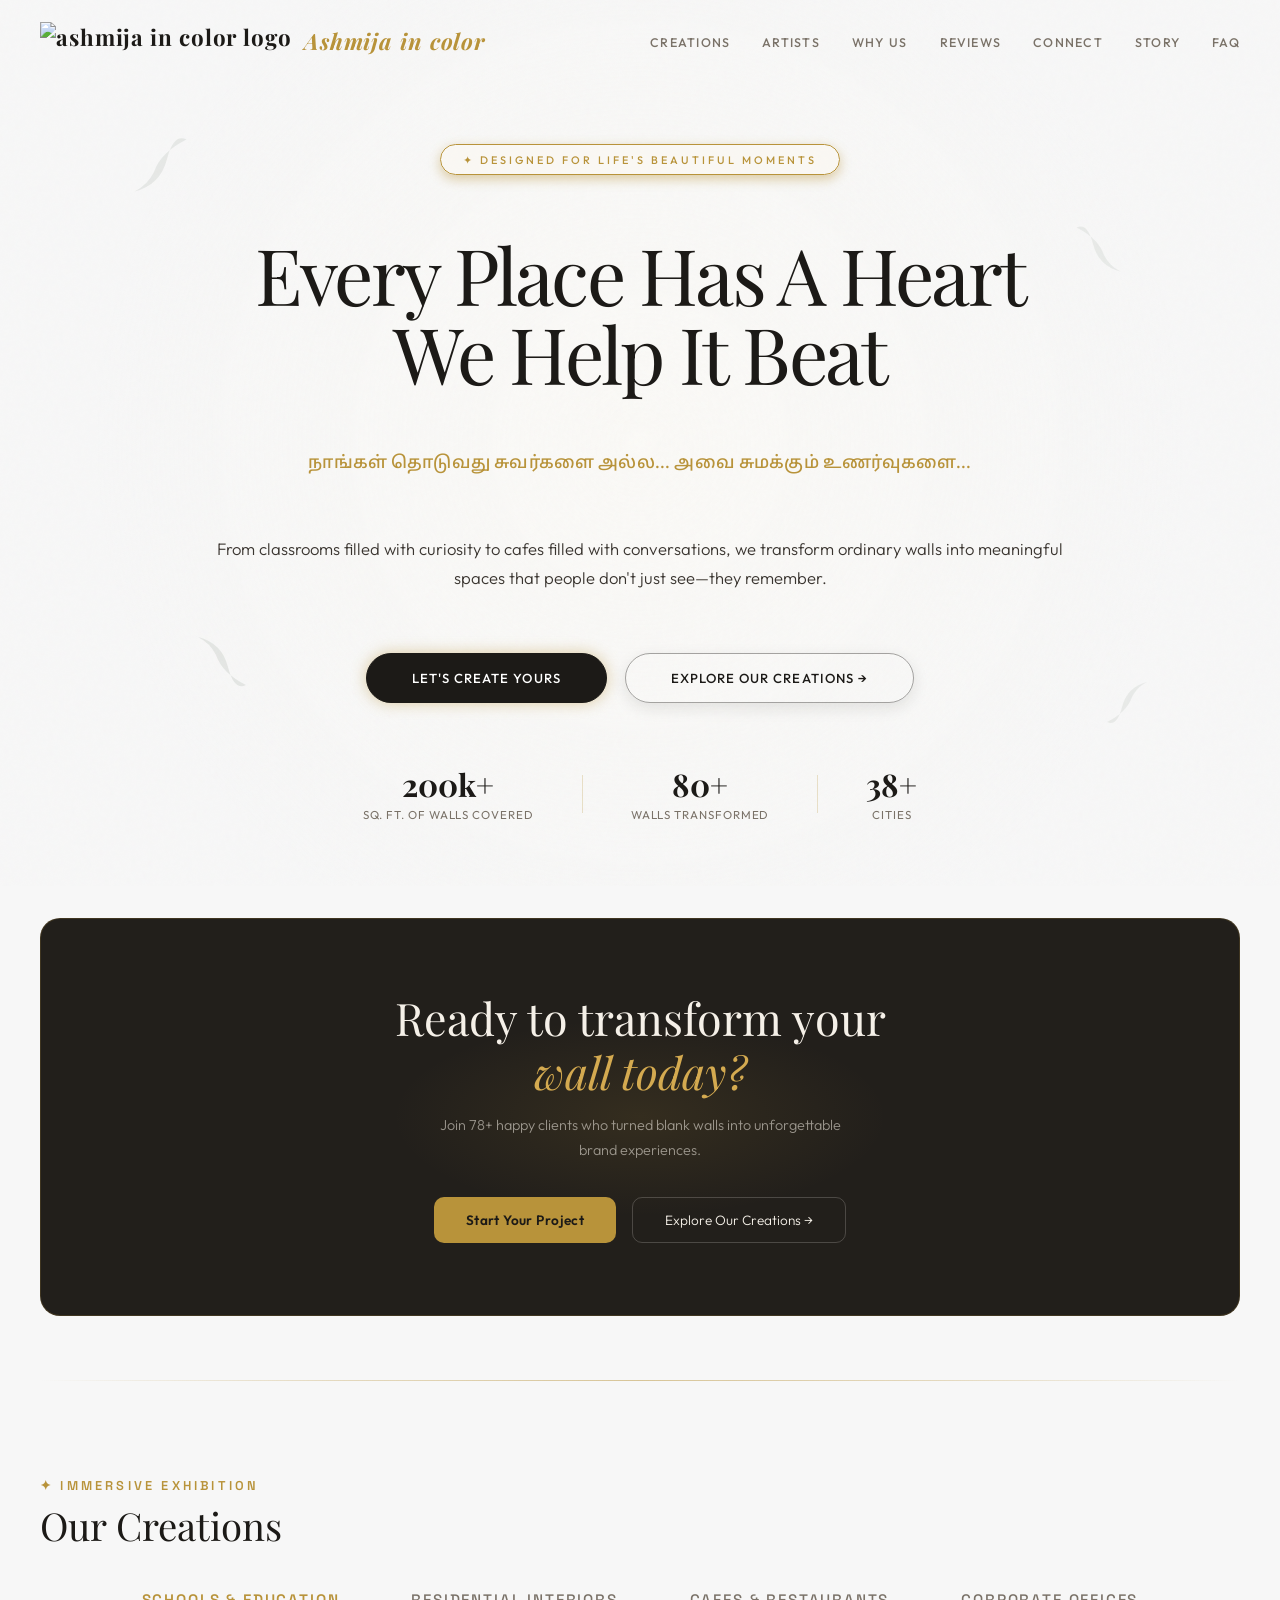
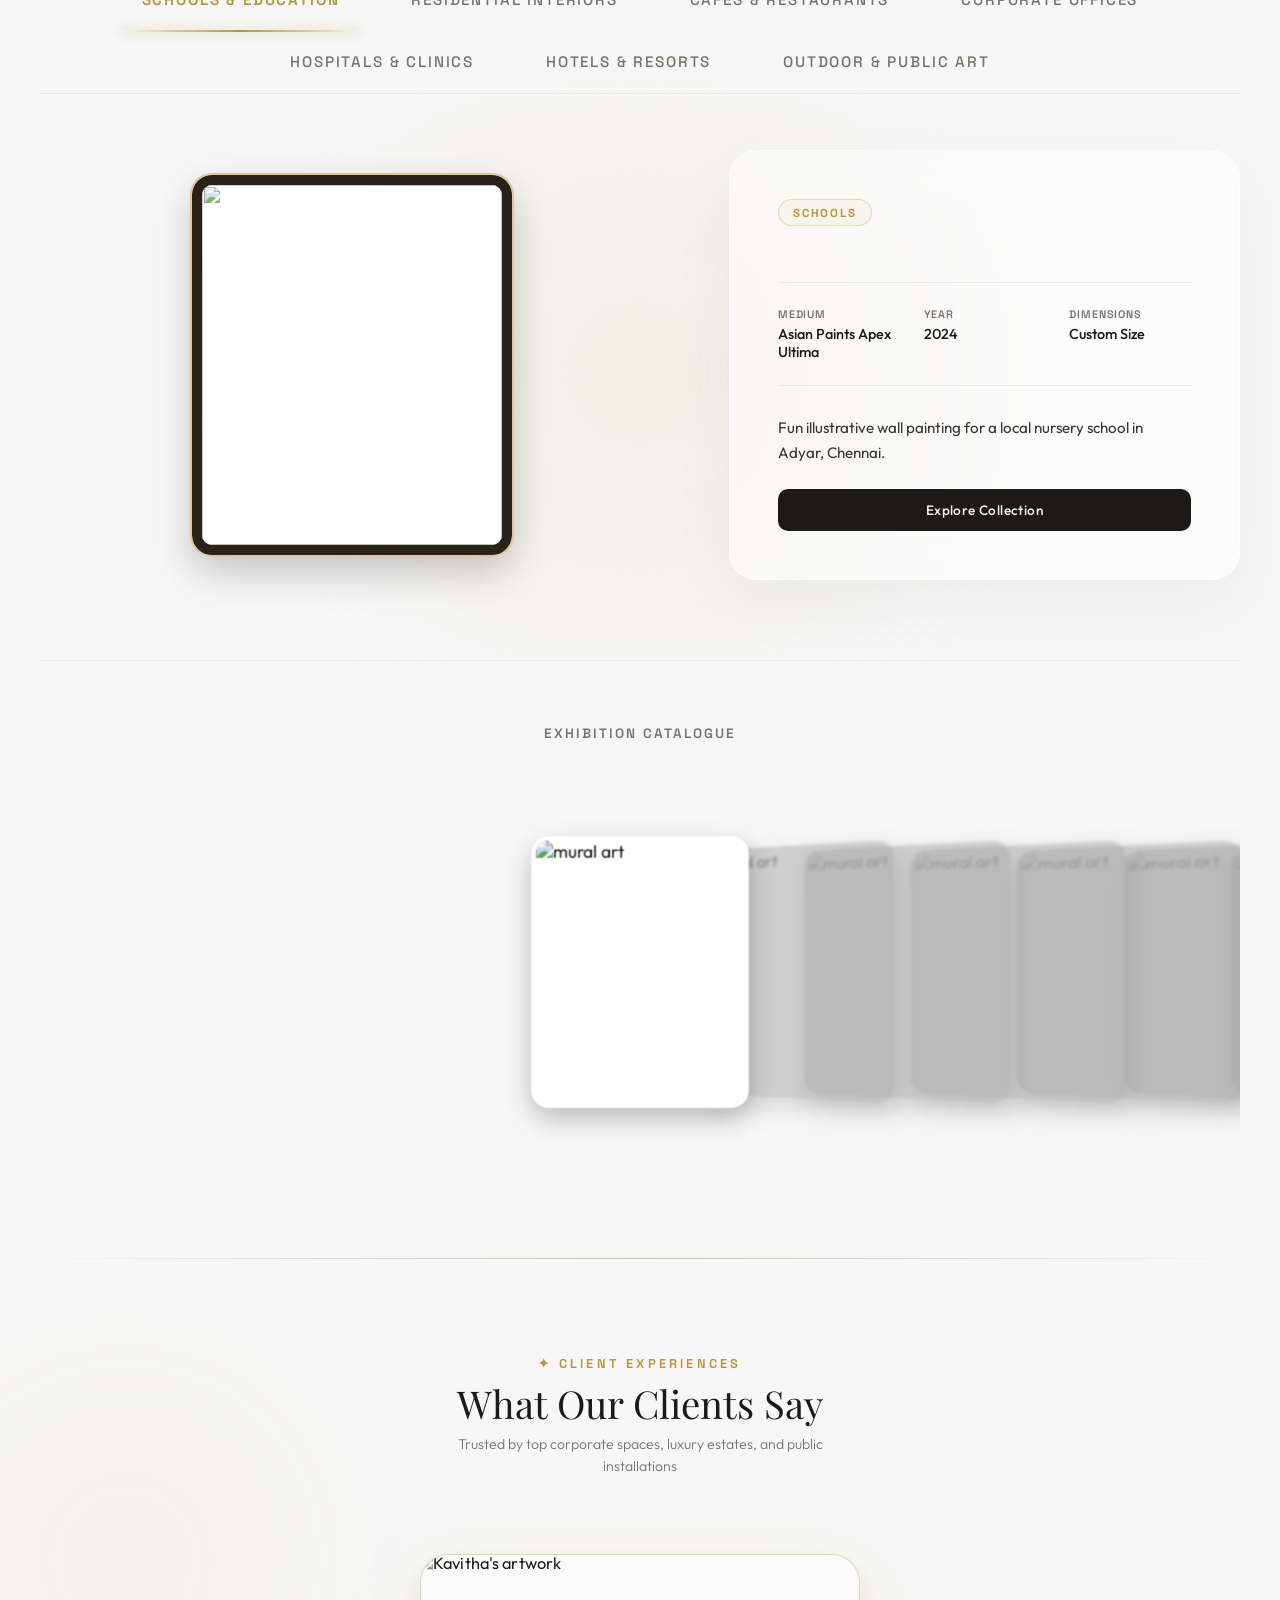
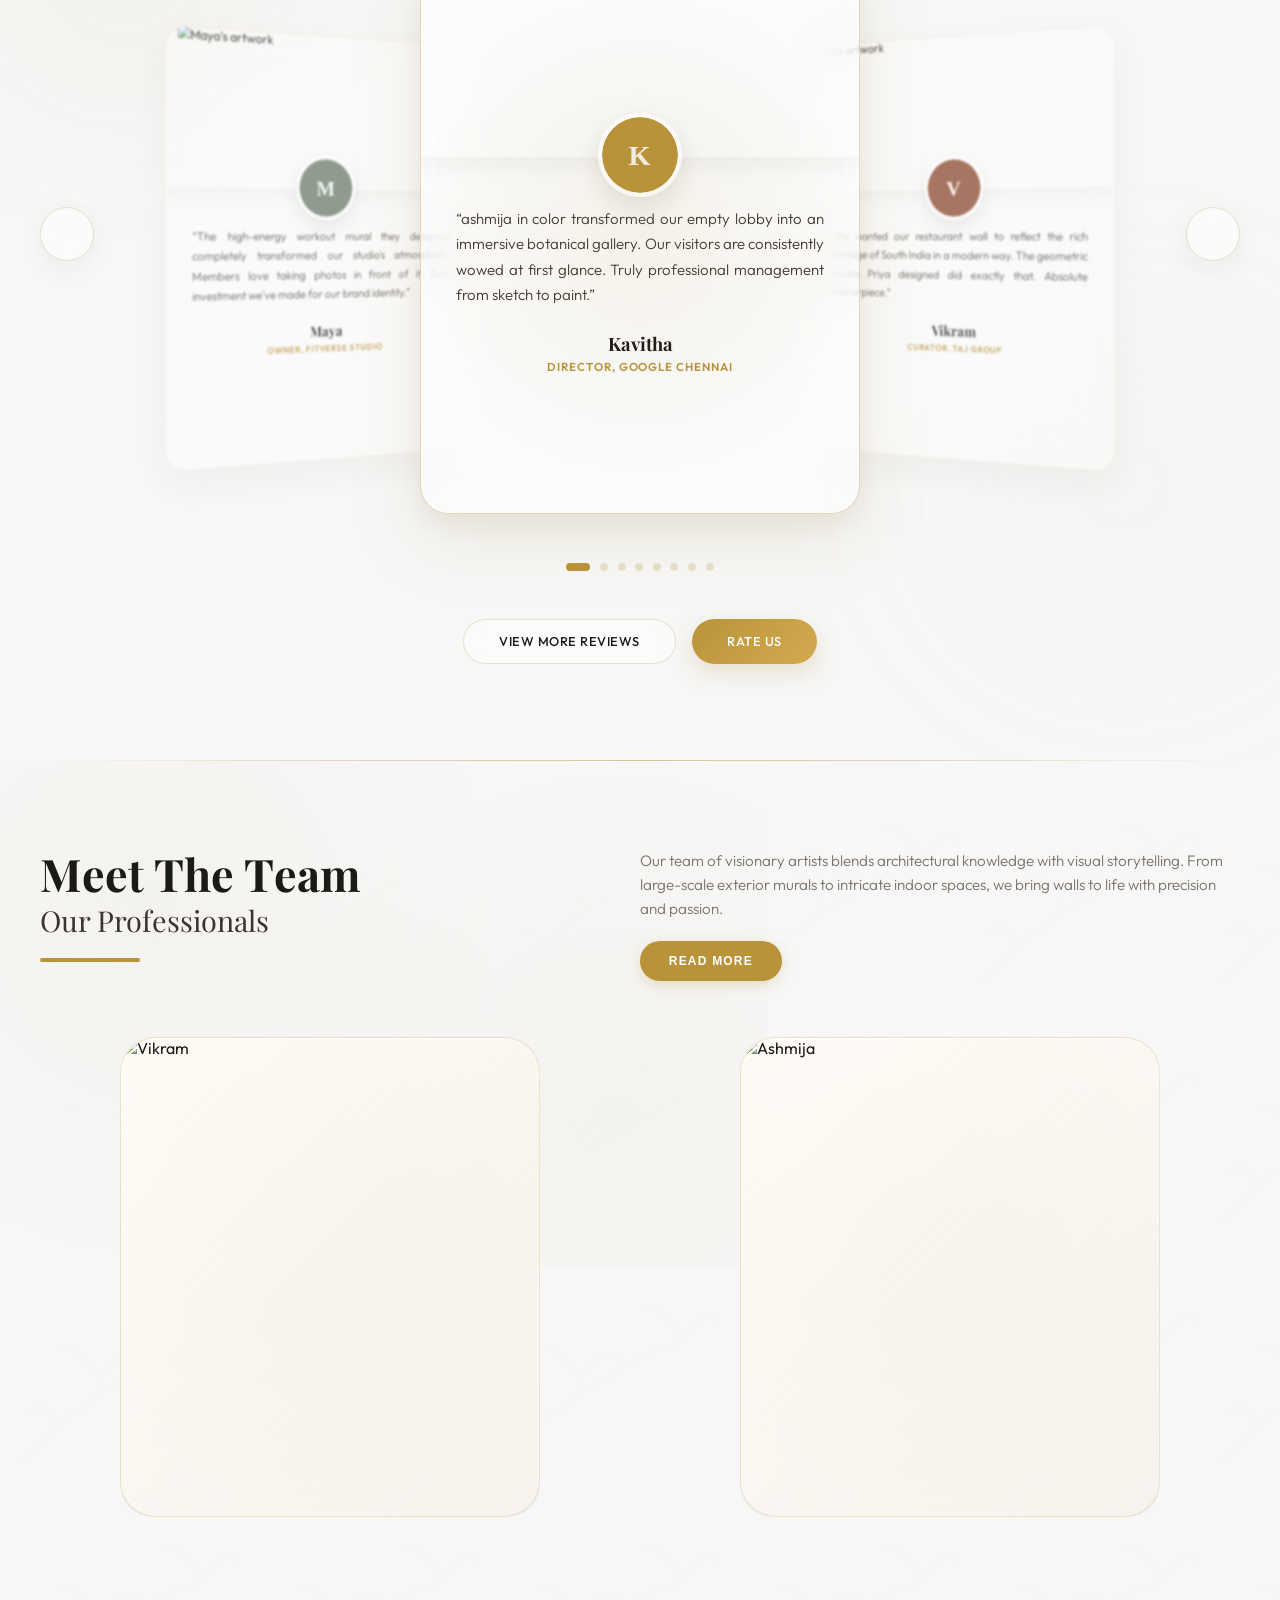
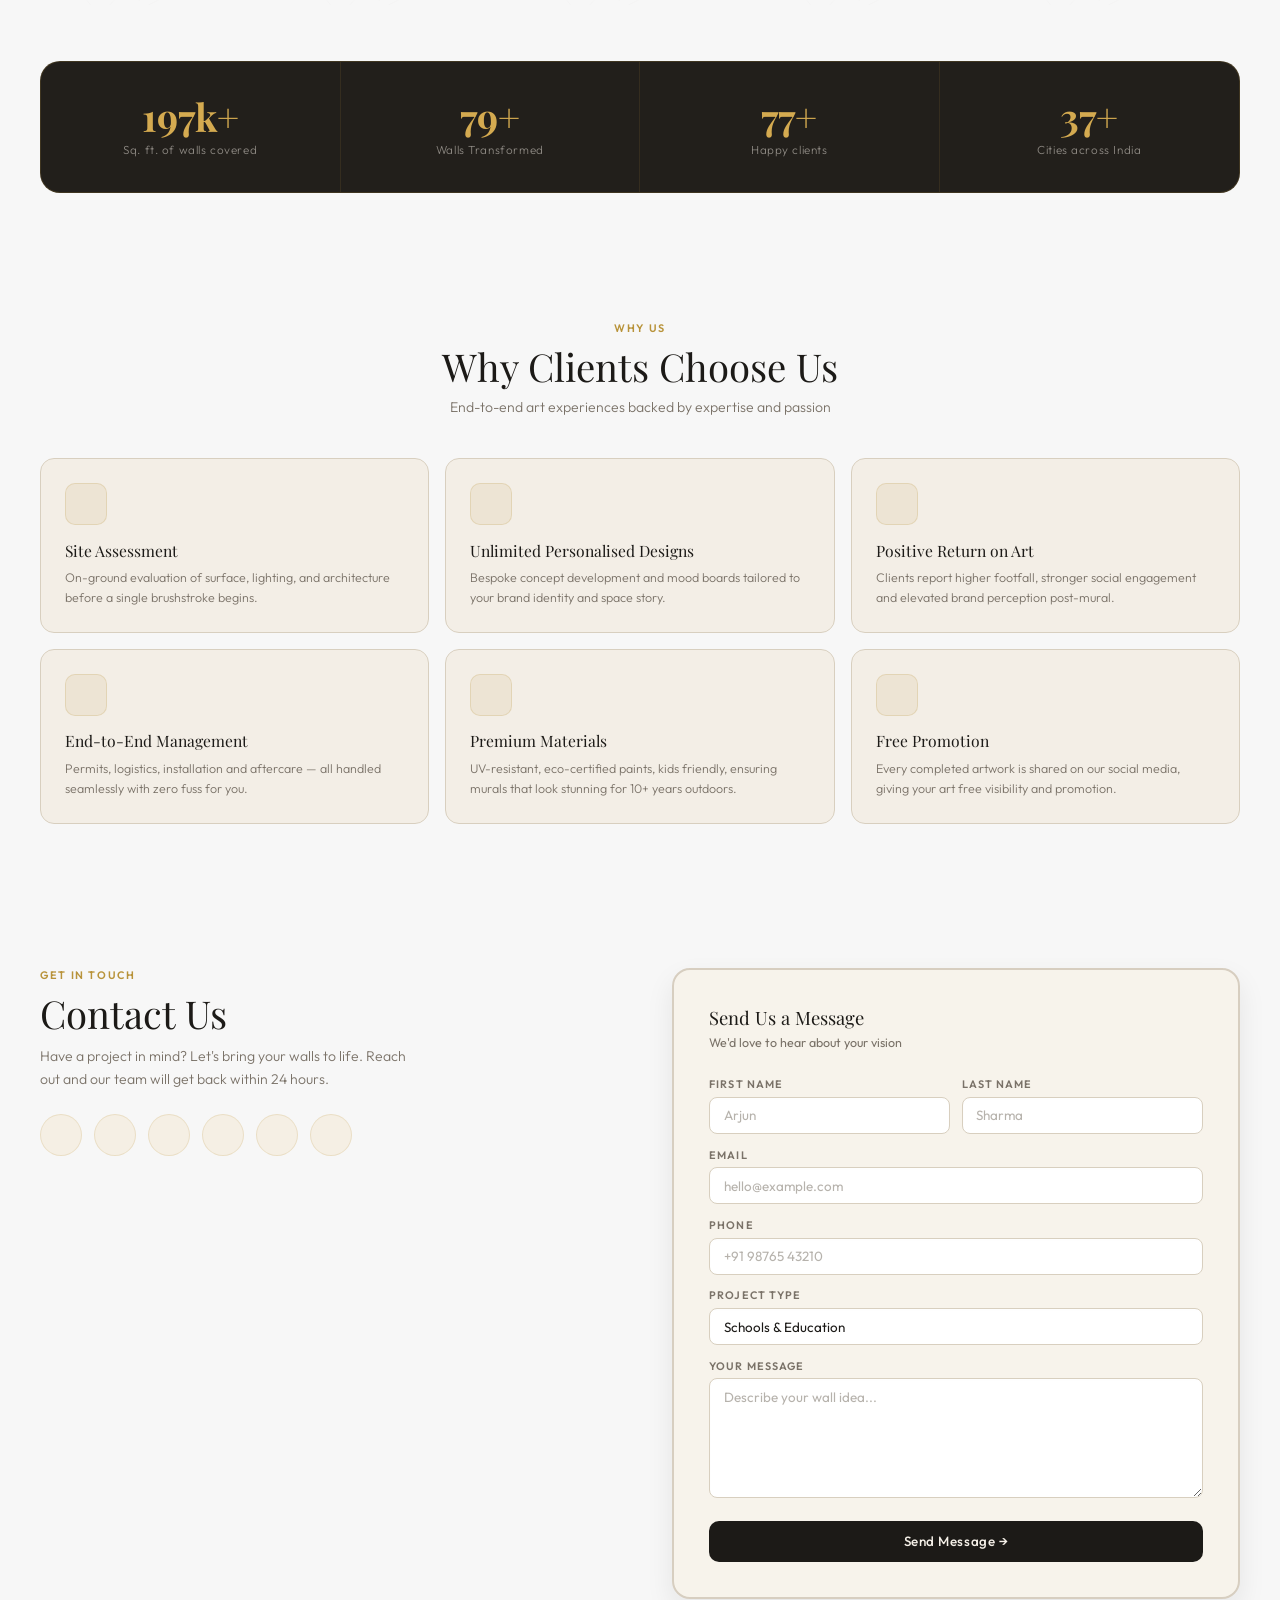
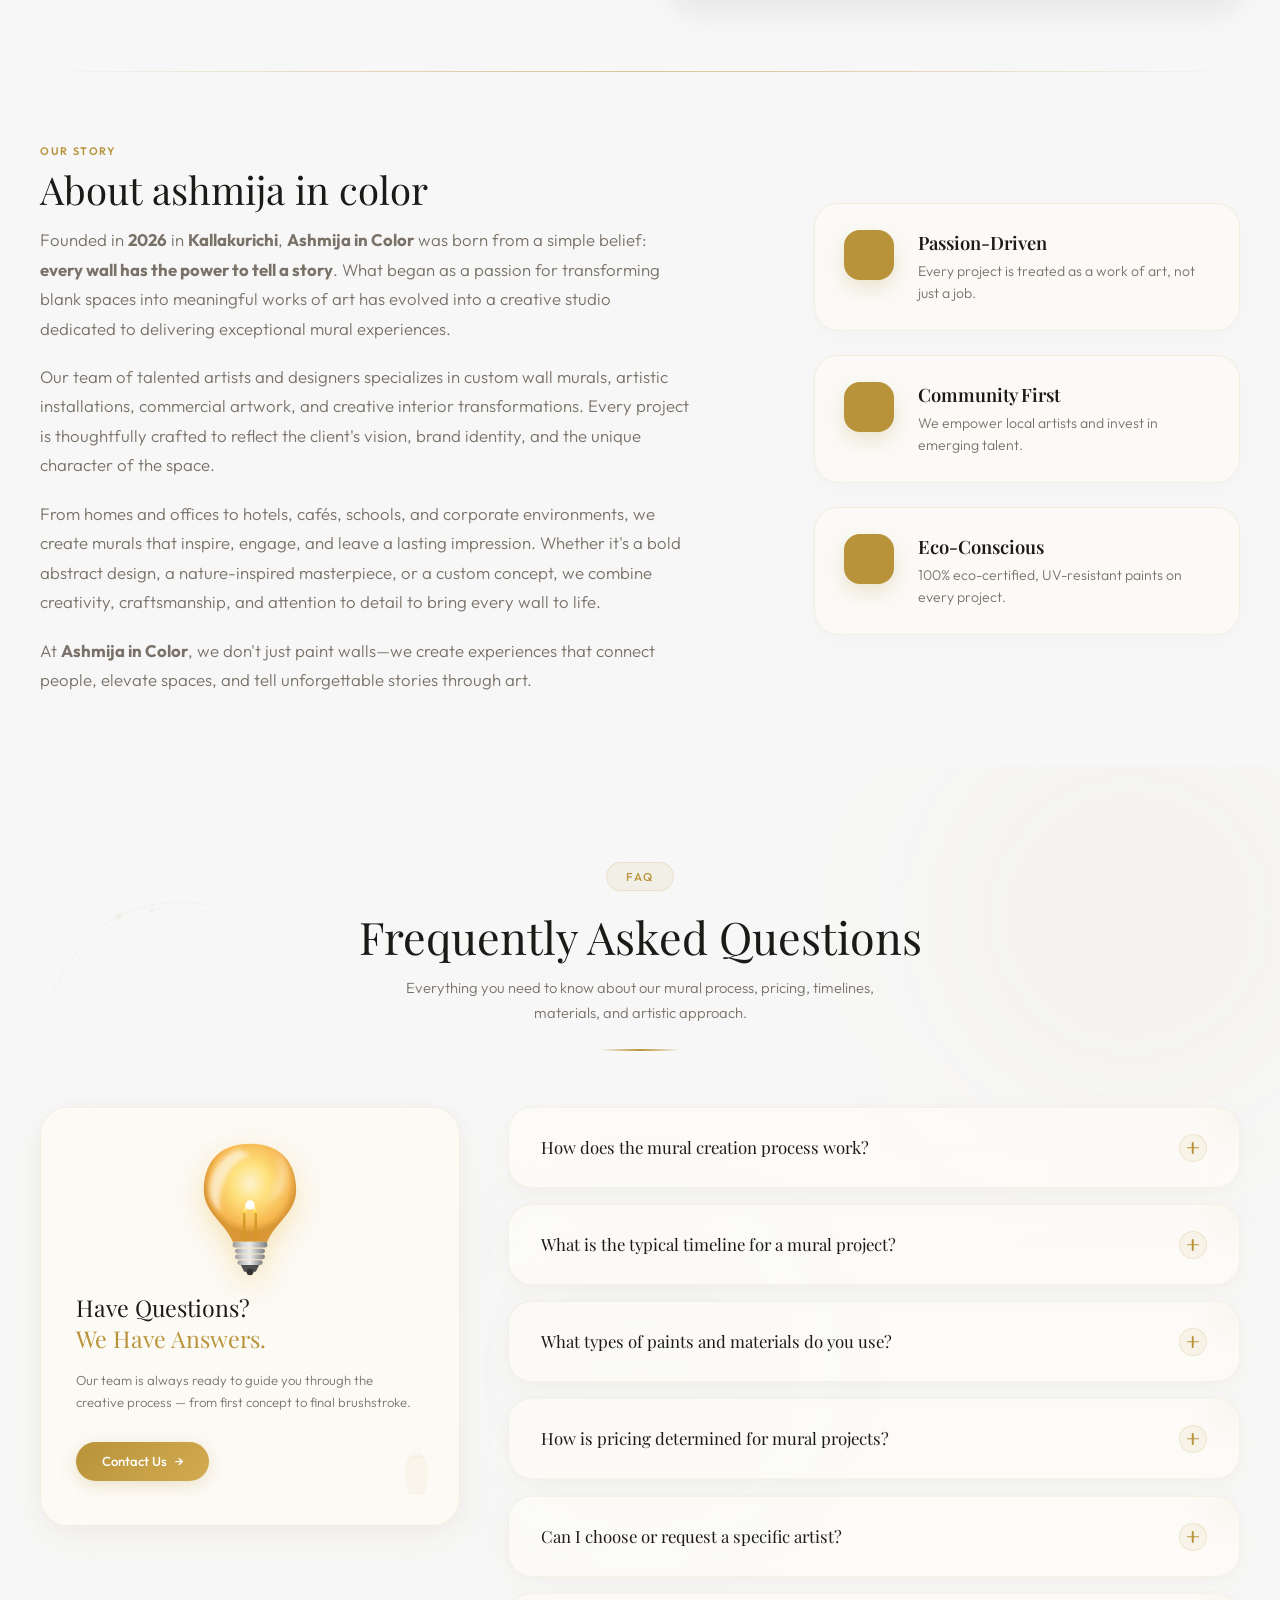
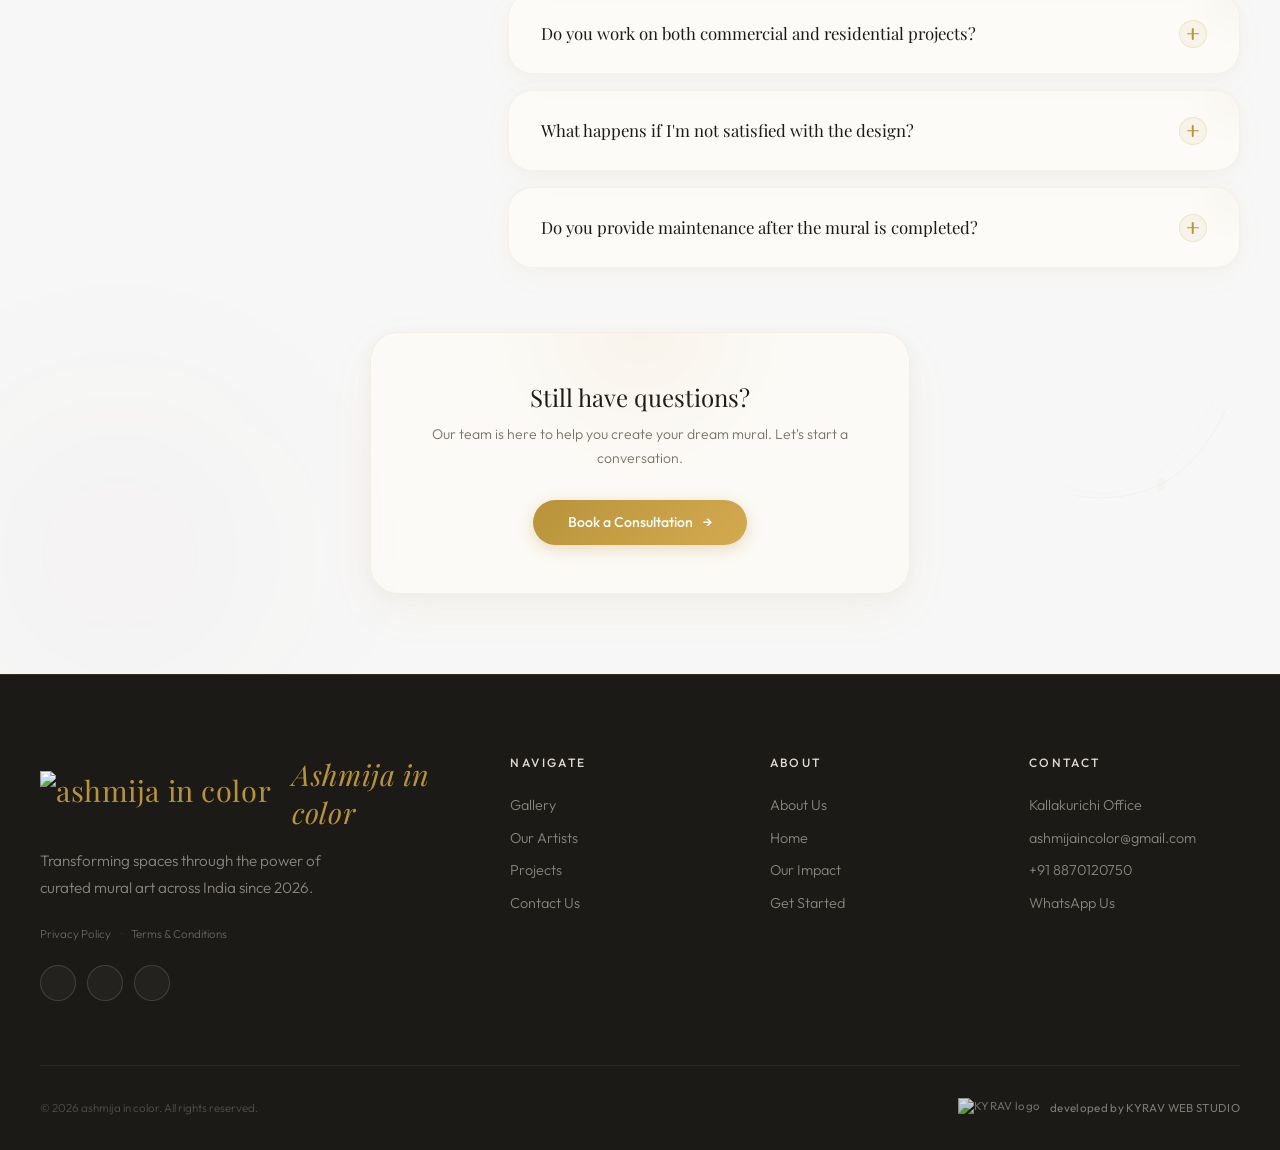
==== commit c2493881: "Update frontend and deploy edge function CORS fix" ====
--- a/frontend/index.html
+++ b/frontend/index.html
@@ -1,10 +1,11 @@
 <!DOCTYPE html>
-<html lang="en" style="scroll-behavior:smooth">
+<html lang="en">
 
 <head>
   <meta charset="UTF-8">
-  <meta name="viewport" content="width=device-width, initial-scale=1.0">
-  <title>ashmija in color | Premium Custom Murals & Hand-Painted Wall Art</title>
+  <meta name="viewport" content="width=device-width, initial-scale=1.0, viewport-fit=cover">
+  <meta name="theme-color" content="#f7f7f7">
+  <title>Ashmija in color | Premium Custom Murals & Hand-Painted Wall Art</title>
 
   <!-- SEO Meta Tags -->
   <meta name="description"
@@ -21,7 +22,7 @@
   <link rel="stylesheet" href="https://cdn.jsdelivr.net/npm/@tabler/icons-webfont@latest/dist/tabler-icons.min.css">
 
   <!-- Local Stylesheet -->
-  <link rel="stylesheet" href="./css/style.css?v=20260708-1">
+  <link rel="stylesheet" href="./css/style.css?v=20260717-1">
   <link rel="icon" type="image/png" sizes="32x32" href="./assets/images/logo.png">
   <link rel="icon" type="image/png" sizes="16x16" href="./assets/images/logo.png">
   <link rel="apple-touch-icon" sizes="180x180" href="./assets/images/logo.png">
@@ -31,22 +32,18 @@
   <script src="https://cdn.jsdelivr.net/npm/@supabase/supabase-js@2" defer></script>
   <script src="./js/shared/supabase-client.js?v=1" defer></script>
   <script src="https://cdnjs.cloudflare.com/ajax/libs/gsap/3.12.2/gsap.min.js"></script>
-  <script src="https://cdnjs.cloudflare.com/ajax/libs/gsap/3.12.2/Flip.min.js"></script>
-  <script src="./js/public/script.js?v=20260716-2" defer></script>
+  <script src="./js/public/script.js?v=20260717-3" defer></script>
   <script src="./js/public/portfolio-public.js?v=20260709-4" defer></script>
   <script src="./js/public/artists-public.js?v=20260709-4" defer></script>
   <script src="./js/public/faqs-public.js?v=20260709-4" defer></script>
   <script src="./js/public/config-public.js?v=20260711-1" defer></script>
   <script src="./js/shared/data-loader.js?v=20260629-1" defer></script>
   <script src="./admin/js/toast.js?v=20260711-1" defer></script>
-  <script src="./admin/js/inquiries.js?v=20260711-1" defer></script>
 </head>
 
 <body>
 
-  <div id="scroll-progress-bar" class="scroll-progress-bar" aria-hidden="true">
-    <div class="scroll-progress-fill"></div>
-  </div>
+
 
   <!-- Header Navigation -->
   <header>
@@ -68,7 +65,8 @@
       </ul>
 
       <!-- Hamburger Menu Toggle Button -->
-      <button class="nav-hamburger" id="nav-hamburger-toggle" aria-label="Toggle Navigation Menu" aria-expanded="false">
+      <button class="nav-hamburger" id="nav-hamburger-toggle" type="button" aria-label="Toggle Navigation Menu"
+        aria-expanded="false" aria-controls="mobile-menu-overlay">
         <span class="hamburger-line"></span>
         <span class="hamburger-line"></span>
         <span class="hamburger-line"></span>
@@ -77,7 +75,8 @@
   </header>
 
   <!-- Mobile Navigation Slide-out Overlay -->
-  <div id="mobile-menu-overlay" class="mobile-menu-overlay" aria-hidden="true">
+  <div id="mobile-menu-overlay" class="mobile-menu-overlay" aria-hidden="true" role="dialog" aria-modal="true"
+    aria-label="Mobile navigation">
     <button class="mobile-menu-close" id="mobile-menu-close-btn" aria-label="Close Navigation Menu">&times;</button>
     <nav class="mobile-menu-nav">
       <ul class="mobile-nav-links">
@@ -124,17 +123,19 @@
       <div class="hero-content-card reveal">
         <div class="hero-eyebrow">✦ DESIGNED FOR LIFE'S BEAUTIFUL MOMENTS</div>
         <h1 class="hero-title">
-          <span class="hero-line hero-line-1">Every Place Has A Heart.</span><br>
-          <span class="hero-line hero-line-2">We Help It Beat.</span>
+          <span class="hero-line hero-line-1">Every Place Has A Heart</span><br>
+          <span class="hero-line hero-line-2">We Help It Beat</span>
         </h1>
+        <p class="hero-tamil-quote">நாங்கள் தொடுவது சுவர்களை அல்ல... அவை சுமக்கும் உணர்வுகளை...</p>
         <p class="hero-sub">From classrooms filled with curiosity to cafes filled with conversations, we transform
           ordinary walls into meaningful spaces that people don't just see—they remember.</p>
+
         <div class="hero-actions">
           <button class="btn-primary hero-cta-glow" id="btn-hero-talk"
-            onclick="document.getElementById('contact-section').scrollIntoView({behavior:'smooth'})">Let's Create
+            onclick="document.getElementById('contact-section').scrollIntoView()">Let's Create
             Yours</button>
           <button class="btn-outline" id="btn-hero-explore"
-            onclick="document.getElementById('portfolio-section').scrollIntoView({behavior:'smooth'})">Explore Our
+            onclick="document.getElementById('portfolio-section').scrollIntoView()">Explore Our
             Creations </button>
         </div>
         <div class="hero-stats">
@@ -164,10 +165,10 @@
         <p>Join 78+ happy clients who turned blank walls into unforgettable brand experiences.</p>
         <div class="cta-btns">
           <button class="cta-btn-primary" id="btn-cta-start"
-            onclick="document.getElementById('contact-section').scrollIntoView({behavior:'smooth'})">Start Your
+            onclick="document.getElementById('contact-section').scrollIntoView()">Start Your
             Project</button>
           <button class="cta-btn-outline" id="btn-cta-portfolio"
-            onclick="document.getElementById('portfolio-section').scrollIntoView({behavior:'smooth'})">Explore Our Creations
+            onclick="document.getElementById('portfolio-section').scrollIntoView()">Explore Our Creations
             →</button>
         </div>
 
@@ -191,16 +192,20 @@
 
         <!-- Category Navigation -->
         <div class="gallery-categories-nav">
-          <button class="gallery-cat-btn active" data-category="corporate">
-            <span class="btn-text">Corporate Offices</span>
+          <button class="gallery-cat-btn active" data-category="schools">
+            <span class="btn-text">Schools & Education</span>
+            <span class="glow-accent"></span>
+          </button>
+          <button class="gallery-cat-btn" data-category="residential">
+            <span class="btn-text">Residential Interiors</span>
             <span class="glow-accent"></span>
           </button>
           <button class="gallery-cat-btn" data-category="cafes">
-            <span class="btn-text">Cafés & Restaurants</span>
+            <span class="btn-text">Cafes & Restaurants</span>
             <span class="glow-accent"></span>
           </button>
-          <button class="gallery-cat-btn" data-category="schools">
-            <span class="btn-text">Schools & Education</span>
+          <button class="gallery-cat-btn" data-category="corporate">
+            <span class="btn-text">Corporate Offices</span>
             <span class="glow-accent"></span>
           </button>
           <button class="gallery-cat-btn" data-category="hospitals">
@@ -209,10 +214,6 @@
           </button>
           <button class="gallery-cat-btn" data-category="hotels">
             <span class="btn-text">Hotels & Resorts</span>
-            <span class="glow-accent"></span>
-          </button>
-          <button class="gallery-cat-btn" data-category="residential">
-            <span class="btn-text">Residential Interiors</span>
             <span class="glow-accent"></span>
           </button>
           <button class="gallery-cat-btn" data-category="outdoor">
@@ -262,7 +263,7 @@
 
               <button class="btn-primary btn-explore-collection" id="btn-explore-gallery"
                 style="margin-top: 1.5rem; width: 100%;"
-                onclick="document.getElementById('coverflow-carousel').scrollIntoView({ behavior: 'smooth' })">
+                onclick="document.getElementById('coverflow-carousel').scrollIntoView()">
                 <span>Explore Collection</span>
                 <i class="ti ti-arrow-up-right"></i>
               </button>
@@ -399,9 +400,12 @@
             <!-- Back Face -->
             <div class="flip-card-back glass-card">
               <div class="creator-card-back-info">
-                <span class="creator-role-badge">Co-Founder , CEO</span>
+                <span class="creator-role-badge">Co-Founder & CEO</span>
                 <h3 class="creator-name-title">VIKRAM</h3>
-                <p class="creator-bio-text">Every exceptional space begins with a thoughtful vision. I specialize in creative strategy and artistic planning, crafting concepts that seamlessly blend aesthetics, purpose, and storytelling. My focus is to ensure every mural and design transforms a space into an experience that is both meaningful and memorable.</p>
+                <p class="creator-bio-text">Every exceptional space begins with a thoughtful vision. I specialize in
+                  creative strategy and artistic planning, crafting concepts that seamlessly blend aesthetics, purpose,
+                  and storytelling. My focus is to ensure every mural and design transforms a space into an experience
+                  that is both meaningful and memorable.</p>
                 <blockquote class="creator-quote-text">"I don’t decorate walls—I define them."</blockquote>
               </div>
             </div>
@@ -423,8 +427,13 @@
               <div class="creator-card-back-info">
                 <span class="creator-role-badge">Founder</span>
                 <h3 class="creator-name-title">ASHMIJA</h3>
-                <p class="creator-bio-text">I transform walls and spaces into powerful visual stories that inspire, connect, and awaken emotion. Each mural is a carefully crafted journey of color, movement, and meaning — where every brushstroke reflects a story, a feeling, or a shared experience. Through thoughtful design and artistic expression, I create environments that go beyond decoration, turning ordinary spaces into unforgettable places of inspiration and connection.</p>
-                <blockquote class="creator-quote-text">"Art isn’t what I do—it’s how I help spaces tell their stories."</blockquote>
+                <p class="creator-bio-text">I transform walls and spaces into powerful visual stories that inspire,
+                  connect, and awaken emotion. Each mural is a carefully crafted journey of color, movement, and meaning
+                  — where every brushstroke reflects a story, a feeling, or a shared experience. Through thoughtful
+                  design and artistic expression, I create environments that go beyond decoration, turning ordinary
+                  spaces into unforgettable places of inspiration and connection.</p>
+                <blockquote class="creator-quote-text">"Art isn’t what I do—it’s how I help spaces tell their stories."
+                </blockquote>
               </div>
             </div>
           </div>
@@ -549,7 +558,7 @@
               style="font-family:'Playfair Display',serif; font-size:1.8rem; color:var(--ink); margin-bottom: 0.5rem;">
               Thank You!</h3>
             <p style="font-size:0.95rem; color:var(--muted); line-height:1.6; max-width: 250px; margin: 0 auto;">Your
-              message was sent successfully. We'll be in touch soon.</p>
+              message was sent successfully. Our Team will reach you in 48 hours.</p>
             <style>
               @keyframes shake3d {
                 0% {
@@ -591,12 +600,12 @@
               <input class="form-input" type="tel" id="contact-phone" placeholder="+91 98765 43210">
               <label class="form-label" for="contact-project-type">Project type</label>
               <select class="form-input" id="contact-project-type">
+                <option>Schools & Education</option>
+                <option>Residential Interiors</option>
+                <option>Cafes & Restaurants</option>
                 <option>Corporate Offices</option>
-                <option>Cafes & Restaurants</option>
-                <option>Schools & Education</option>
                 <option>Hospitals & Clinics</option>
                 <option>Hotels & Resorts</option>
-                <option>Residential Interiors</option>
                 <option>Outdoor & Public Art</option>
               </select>
               <label class="form-label" for="contact-message">Your message</label>
@@ -619,7 +628,7 @@
           <div class="sec-label">Our Story</div>
           <h2 class="sec-title">About ashmija in color</h2>
           <p class="sec-sub" style="max-width:650px;margin-top:.8rem;line-height:1.75;font-size:1.05rem;">Founded in
-            <strong>2015</strong>
+            <strong>2026</strong>
             in <strong>Kallakurichi</strong>, <strong>Ashmija in Color</strong> was born from a simple belief:
             <strong>every wall has the power to tell a story</strong>. What began as a passion for transforming blank
             spaces into meaningful works of art has evolved into a creative studio dedicated to delivering exceptional
@@ -957,7 +966,26 @@
           <img src="./assets/images/logo.png" alt="ashmija in color logo" class="footer-logo-img">
           <span class="logo-text">Ashmija <span>in color</span></span>
         </div>
-        <p class="footer-desc">Transforming spaces through the power of curated mural art across India since 2015.</p>
+        <p class="footer-desc">Transforming spaces through the power of curated mural art across India since 2026.</p>
+        <div class="footer-legal-links" style="margin-top: 1.5rem; justify-content: flex-start;">
+          <a href="./privacy-policy.html?v=1" id="footer-link-privacy">Privacy Policy</a>
+          <span class="footer-legal-sep" aria-hidden="true">·</span>
+          <a href="./terms.html?v=1" id="footer-link-terms">Terms &amp; Conditions</a>
+        </div>
+        <div class="footer-socials" style="margin-top: 1.5rem;">
+          <a href="https://www.instagram.com/ashmija_in_color?igsh=NzhrbGJvaWVhMTJ3" class="social-icon instagram"
+            id="footer-social-instagram" aria-label="Instagram" target="_blank" rel="noopener noreferrer">
+            <i class="ti ti-brand-instagram"></i>
+          </a>
+          <a href="https://www.facebook.com/share/1JFvUQGTUA/" class="social-icon facebook" id="footer-social-facebook"
+            aria-label="Facebook" target="_blank" rel="noopener noreferrer">
+            <i class="ti ti-brand-facebook"></i>
+          </a>
+          <a href="https://www.linkedin.com/company/ashmija-in-color/" class="social-icon linkedin"
+            id="footer-social-linkedin" aria-label="LinkedIn" target="_blank" rel="noopener noreferrer">
+            <i class="ti ti-brand-linkedin"></i>
+          </a>
+        </div>
       </div>
       <div class="footer-col">
         <h5>Navigate</h5>
@@ -994,20 +1022,6 @@
       <div class="footer-watermark">
         <img src="./assets/images/kyrav_logo.png" alt="KYRAV logo" class="watermark-logo">
         <span>developed by KYRAV WEB STUDIO</span>
-      </div>
-      <div class="footer-socials">
-        <a href="https://www.instagram.com/ashmija_in_color?igsh=NzhrbGJvaWVhMTJ3" class="social-icon instagram"
-          id="footer-social-instagram" aria-label="Instagram" target="_blank" rel="noopener noreferrer">
-          <i class="ti ti-brand-instagram"></i>
-        </a>
-        <a href="https://www.facebook.com/share/1JFvUQGTUA/" class="social-icon facebook" id="footer-social-facebook"
-          aria-label="Facebook" target="_blank" rel="noopener noreferrer">
-          <i class="ti ti-brand-facebook"></i>
-        </a>
-        <a href="https://www.linkedin.com/company/ashmija-in-color/" class="social-icon linkedin"
-          id="footer-social-linkedin" aria-label="LinkedIn" target="_blank" rel="noopener noreferrer">
-          <i class="ti ti-brand-linkedin"></i>
-        </a>
       </div>
     </div>
   </footer>
@@ -1036,12 +1050,16 @@
         painters, graffiti artists, and sculptors across Tamilnadu.
       </p>
       <p class="creator-bio-text">
-        Behind every mural, every brushstroke, and every creative concept at Ashmija in Color is a passionate team driven by imagination and dedication. Our Founder and Co-Founder started this journey with a vision to transform ordinary walls into meaningful works of art that inspire, connect, and leave a lasting impression. Their commitment to creativity, quality, and customer satisfaction has helped bring countless ideas to life across homes, cafés, schools, offices, and commercial spaces. Discover the people, the passion, and the story behind Ashmija in Color, and see how their vision continues to shape every project with innovation and excellence.
+        Behind every mural, every brushstroke, and every creative concept at Ashmija in Color is a passionate team
+        driven by imagination and dedication. Our Founder and Co-Founder started this journey with a vision to transform
+        ordinary walls into meaningful works of art that inspire, connect, and leave a lasting impression. Their
+        commitment to creativity, quality, and customer satisfaction has helped bring countless ideas to life across
+        homes, cafés, schools, offices, and commercial spaces. Discover the people, the passion, and the story behind
+        Ashmija in Color, and see how their vision continues to shape every project with innovation and excellence.
       </p>
-      <div style="margin-top:2rem;display:flex;gap:1rem">
-        <button class="btn"
-          style="padding:.75rem 1.8rem;border:none;border-radius:6px;background:var(--gold);color:white;cursor:pointer;font-weight:500;font-size:.85rem;transition:background .3s"
-          onclick="document.getElementById('contact-section').scrollIntoView({behavior:'smooth'}); document.getElementById('team-modal').classList.remove('active'); document.getElementById('modal-backdrop').classList.remove('active');">Book
+      <div class="team-modal-actions" style="margin-top:2rem;display:flex;gap:1rem">
+        <button class="btn" id="btn-modal-book-artist"
+          style="padding:.75rem 1.8rem;border:none;border-radius:6px;background:var(--gold);color:white;cursor:pointer;font-weight:500;font-size:.85rem;transition:background .3s">Book
           an Artist</button>
       </div>
     </div>
@@ -1066,34 +1084,7 @@
       <span class="creator-role-badge">Share Your Review</span>
       <h3 class="creator-name-title">Rate ashmija in color</h3>
 
-      <div class="review-avatar-options">
-        <label class="rating-avatar selected">
-          <input type="radio" name="review-avatar"
-            value="https://images.unsplash.com/photo-1506794778202-cad84cf45f1d?auto=format&fit=crop&w=150&h=150"
-            checked>
-          <img src="https://images.unsplash.com/photo-1506794778202-cad84cf45f1d?auto=format&fit=crop&w=150&h=150"
-            alt="Reviewer option one">
-        </label>
-        <label class="rating-avatar">
-          <input type="radio" name="review-avatar"
-            value="https://images.unsplash.com/photo-1544005313-94ddf0286df2?auto=format&fit=crop&w=150&h=150">
-          <img src="https://images.unsplash.com/photo-1544005313-94ddf0286df2?auto=format&fit=crop&w=150&h=150"
-            alt="Reviewer option two">
-        </label>
-        <label class="rating-avatar">
-          <input type="radio" name="review-avatar"
-            value="https://images.unsplash.com/photo-1573496359142-b8d87734a5a2?auto=format&fit=crop&w=150&h=150">
-          <img src="https://images.unsplash.com/photo-1573496359142-b8d87734a5a2?auto=format&fit=crop&w=150&h=150"
-            alt="Reviewer option three">
-        </label>
-      </div>
-
       <form id="review-form" class="review-form">
-        <div class="form-row">
-          <label>Your Photo (optional - overrides avatar selection)
-            <input type="file" id="review-avatar-file" accept="image/*" style="margin-top: 0.25rem; width: 100%;">
-          </label>
-        </div>
         <div class="form-row">
           <label>Full Name
             <input type="text" name="reviewerName" placeholder="Your name" required>
@@ -1110,6 +1101,8 @@
               <option value="5">5 - Excellent</option>
               <option value="4">4 - Very Good</option>
               <option value="3">3 - Good</option>
+              <option value="2">2 - Not good</option>
+              <option value="1">1 - Poor</option>
             </select>
           </label>
         </div>
@@ -1121,6 +1114,12 @@
         <div class="form-row">
           <label>Project Work Photo
             <input type="file" id="review-work-image" accept="image/*" style="margin-top: 0.25rem; width: 100%;">
+          </label>
+        </div>
+        <div class="form-row">
+          <label>Your Photo <span style="font-size:0.75rem;color:var(--muted);font-weight:300;">(optional — adds your
+              face to the review)</span>
+            <input type="file" id="review-avatar-file" accept="image/*" style="margin-top: 0.25rem; width: 100%;">
           </label>
         </div>
         <button type="submit" class="btn-primary" id="submit-review-btn">Submit Review</button>
--- a/frontend/css/style.css
+++ b/frontend/css/style.css
@@ -1,4 +1,4 @@
-@import url('https://fonts.googleapis.com/css2?family=Outfit:wght@300;400;500;600&family=Playfair+Display:ital,wght@0,400;0,700;1,400;1,700&family=Space+Grotesk:wght@400;500;600;700&display=swap');
+@import url('https://fonts.googleapis.com/css2?family=Outfit:wght@300;400;500;600&family=Playfair+Display:ital,wght@0,400;0,700;1,400;1,700&family=Space+Grotesk:wght@400;500;600;700&family=Noto+Sans+Tamil:wght@400;500;600&display=swap');
 
 * {
   margin: 0;
@@ -30,7 +30,6 @@
   background-color: var(--beige);
   color: var(--ink);
   font-family: 'Outfit', sans-serif;
-  overflow-x: hidden;
 }
 
 
@@ -112,7 +111,6 @@
 
 
 
-/* Remove glassmorphism: use solid surfaces and no blur */
 .glass-card,
 .glass-dark-card,
 .glass-subtle,
@@ -139,27 +137,26 @@
 .form-input,
 .modal-body-content,
 .modal-right-info {
-  backdrop-filter: none !important;
-  -webkit-backdrop-filter: none !important;
+  /* Removed vestigial backdrop-filter overrides per audit */
 }
 
 .glass-card {
-  background: #f7f3eb;
-  border: 1px solid #d7cec0;
+  background: var(--beige);
+  border: 1px solid var(--beige3);
   border-radius: 18px;
   box-shadow: 0 12px 28px rgba(28, 26, 23, 0.08);
 }
 
 .glass-dark-card {
-  background: #221f1b;
-  border: 1px solid rgba(184, 147, 58, 0.24);
+  background: var(--ink2);
+  border: 1px solid var(--gold-glow);
   border-radius: 18px;
-  color: #f5f0e8;
+  color: var(--beige);
 }
 
 .glass-subtle {
-  background: #f3eee6;
-  border: 1px solid #d8cfbf;
+  background: var(--beige2);
+  border: 1px solid var(--beige3);
   border-radius: 14px;
 }
 
@@ -789,6 +786,29 @@
   box-shadow: 0 0 0 3px rgba(184, 147, 58, 0.1);
 }
 
+.review-form input[type="file"] {
+  padding: 0.5rem;
+  background: transparent;
+  border: 1px dashed #d7cec0;
+  cursor: pointer;
+}
+
+.review-form input[type="file"]::file-selector-button {
+  background: var(--gold);
+  color: #fff;
+  border: none;
+  padding: 0.4rem 0.8rem;
+  border-radius: 6px;
+  margin-right: 0.8rem;
+  font-family: 'Outfit', sans-serif;
+  cursor: pointer;
+  transition: opacity 0.3s;
+}
+
+.review-form input[type="file"]::file-selector-button:hover {
+  opacity: 0.8;
+}
+
 .review-form input::placeholder,
 .review-form textarea::placeholder {
   color: var(--beige3);
@@ -858,6 +878,13 @@
     width: 94%;
     max-width: none;
     border-radius: 16px;
+    top: 5% !important;
+    transform: translate(-50%, 0) scale(0.96) !important;
+    max-height: 90vh;
+  }
+
+  .review-modal.creator-modal-container.active {
+    transform: translate(-50%, 0) scale(1) !important;
   }
 
   .review-modal .modal-body-content.single-col {
@@ -1444,7 +1471,7 @@
   display: grid;
   grid-template-columns: 1.1fr 0.9fr;
   gap: 4rem;
-  align-items: center;
+  align-items: stretch;
   margin-bottom: 5rem;
 }
 
@@ -1462,15 +1489,15 @@
   align-items: center;
   justify-content: center;
   width: 100%;
+  height: 100%;
 }
 
 .artwork-3d-wrapper {
   perspective: 1200px;
   width: 100%;
-  height: 480px;
+  height: 100%;
   display: flex;
   align-items: center;
-
   justify-content: center;
 }
 
@@ -1544,6 +1571,7 @@
 .gallery-info-showcase {
   display: flex;
   align-items: center;
+  height: 100%;
 }
 
 .info-card {
@@ -1664,6 +1692,7 @@
   display: flex;
   align-items: center;
   justify-content: center;
+  touch-action: pan-y;
 }
 
 .carousel-container:active {
@@ -2257,45 +2286,51 @@
 footer {
   position: relative;
   z-index: 1;
-  background: #1c1a17;
-  padding: 3.5rem 2.5rem 2rem;
+  background: var(--ink);
+  padding: 5rem 2.5rem 2rem;
   border-top: 1px solid rgba(184, 147, 58, 0.15);
 }
 
 .footer-grid {
   display: grid;
-  grid-template-columns: 1.4fr 1fr 1fr 1fr;
-  gap: 2rem;
-  margin-bottom: 2.5rem;
+  grid-template-columns: 2fr 1fr 1fr 1fr;
+  gap: 3rem;
+  margin-bottom: 4rem;
+  max-width: 1400px;
+  margin-left: auto;
+  margin-right: auto;
 }
 
 .footer-logo {
   font-family: 'Playfair Display', serif;
-  font-size: 1.4rem;
-  color: var(--gold2);
-  font-weight: 700;
-  margin-bottom: .7rem;
+  font-size: 1.8rem;
+  color: var(--gold);
+  font-weight: 400;
+  margin-bottom: 1rem;
+  letter-spacing: 0.02em;
 }
 
 .footer-logo span {
   font-style: italic;
+  font-weight: 300;
 }
 
 .footer-desc {
-  font-size: .78rem;
-  color: rgba(245, 240, 232, 0.4);
-  line-height: 1.65;
-  max-width: 210px;
+  font-size: 0.95rem;
+  color: rgba(245, 240, 232, 0.5);
+  line-height: 1.8;
+  max-width: 320px;
   font-weight: 300;
 }
 
 .footer-col h5 {
-  font-size: .65rem;
-  font-weight: 600;
-  letter-spacing: .14em;
+  font-size: 0.75rem;
+  font-weight: 500;
+  letter-spacing: 0.2em;
   text-transform: uppercase;
-  color: var(--gold);
-  margin-bottom: .9rem;
+  color: rgba(245, 240, 232, 0.9);
+  margin-bottom: 1.5rem;
+  font-family: 'Outfit', sans-serif;
 }
 
 .footer-col ul {
@@ -2303,33 +2338,62 @@
 }
 
 .footer-col li {
-  margin-bottom: .45rem;
+  margin-bottom: 0.8rem;
 }
 
 .footer-col a {
-  font-size: .78rem;
-  color: rgba(245, 240, 232, 0.4);
+  font-size: 0.9rem;
+  color: rgba(245, 240, 232, 0.5);
   text-decoration: none;
-  transition: color .3s;
+  transition: all 0.3s ease;
   font-weight: 300;
+  position: relative;
+  display: inline-block;
 }
 
 .footer-col a:hover {
-  color: #f5f0e8;
+  color: var(--gold);
+  transform: translateX(4px);
 }
 
 .footer-bottom {
   display: flex;
   justify-content: space-between;
   align-items: center;
-  padding-top: 1.5rem;
+  padding-top: 2rem;
   border-top: 1px solid rgba(245, 240, 232, 0.07);
+  max-width: 1400px;
+  margin-left: auto;
+  margin-right: auto;
 }
 
 .footer-copy {
   font-size: .72rem;
   color: rgba(245, 240, 232, .25);
   font-weight: 300;
+}
+
+.footer-legal-links {
+  display: flex;
+  align-items: center;
+  gap: 0.6rem;
+  font-size: 0.72rem;
+  font-weight: 300;
+}
+
+.footer-legal-links a {
+  color: rgba(245, 240, 232, 0.35);
+  text-decoration: none;
+  transition: color 0.2s ease;
+}
+
+.footer-legal-links a:hover {
+  color: var(--gold2);
+}
+
+.footer-legal-sep {
+  color: rgba(245, 240, 232, 0.15);
+  font-size: 0.75rem;
 }
 
 .footer-socials {
@@ -3016,6 +3080,7 @@
   display: flex;
   align-items: center;
   justify-content: center;
+  touch-action: pan-y;
 }
 
 /* Spotlight backdrop behind active card */
@@ -3459,6 +3524,20 @@
   color: var(--muted);
   line-height: 1.6;
   font-weight: 300;
+}
+
+@media (max-width: 768px) {
+  .sec-title-main {
+    font-size: 2.1rem;
+  }
+
+  .sec-title-sub {
+    font-size: 1.3rem;
+  }
+
+  .creators-lead-desc {
+    font-size: 0.88rem;
+  }
 }
 
 .btn-read-more {
@@ -3636,7 +3715,7 @@
   width: 100vw;
   height: 100vh;
   background: rgba(18, 16, 14, 0.45);
-  z-index: 999;
+  z-index: 99998;
   opacity: 0;
   pointer-events: none;
   transition: opacity 0.5s ease;
@@ -3659,7 +3738,7 @@
   border: 2px solid #d7cec0;
   box-shadow: 0 16px 48px rgba(0, 0, 0, 0.12);
   border-radius: 24px;
-  z-index: 1000;
+  z-index: 99999;
   opacity: 0;
   pointer-events: none;
   overflow: hidden;
@@ -4218,24 +4297,7 @@
   }
 }
 
-.scroll-progress-bar {
-  position: fixed;
-  top: 0;
-  left: 0;
-  right: 0;
-  height: 3px;
-  background: rgba(255, 255, 255, 0.16);
-  z-index: 9999;
-  pointer-events: none;
-}
-
-.scroll-progress-fill {
-  width: 0%;
-  height: 100%;
-  background: #b8933a;
-  transition: width 0.2s ease;
-  transform-origin: left;
-}
+
 
 .whatsapp-cta {
   position: fixed;
@@ -4911,7 +4973,6 @@
 
 @media (prefers-reduced-motion: reduce) {
 
-  .scroll-progress-fill,
   .whatsapp-cta a,
   .cookie-btn,
   .creator-card,
@@ -5634,7 +5695,6 @@
   background-image: url('../assets/images/white-texture.png') !important;
   background-repeat: repeat !important;
   background-size: auto !important;
-  overflow: hidden !important;
   grid-template-columns: none !important;
 }
 
@@ -5656,8 +5716,8 @@
   background-size: cover;
   background-position: center center;
   background-repeat: no-repeat;
-  opacity: 0.20;
-  /* 20% opacity */
+  opacity: 0.08;
+  /* Subtler mural */
   z-index: 1;
   pointer-events: none;
   transform: translateY(0);
@@ -5674,24 +5734,11 @@
 }
 
 .hero-sunlight {
-  position: absolute;
-  top: 0;
-  right: 0;
-  width: 70%;
-  height: 70%;
-  max-width: none !important;
-  background: radial-gradient(circle at 100% 0%, rgba(255, 248, 220, 0.28) 0%, transparent 70%);
-  z-index: 2;
-  pointer-events: none;
+  display: none !important;
 }
 
 .hero-vignette {
-  position: absolute;
-  inset: 0;
-  max-width: none !important;
-  background: radial-gradient(circle, transparent 60%, rgba(28, 26, 23, 0.12) 100%);
-  z-index: 2;
-  pointer-events: none;
+  display: none !important;
 }
 
 .hero-grain {
@@ -5726,16 +5773,7 @@
 }
 
 .hero-content-card::before {
-  content: '';
-  position: absolute;
-  top: 15%;
-  left: 50%;
-  transform: translateX(-50%);
-  width: 500px;
-  height: 320px;
-  background: radial-gradient(ellipse at center, rgba(255, 245, 220, 0.3) 0%, transparent 70%);
-  pointer-events: none;
-  z-index: -1;
+  display: none !important;
 }
 
 .hero-content-card .hero-eyebrow {
@@ -5747,16 +5785,16 @@
   background: rgba(252, 248, 240, 0.55);
   backdrop-filter: blur(8px);
   -webkit-backdrop-filter: blur(8px);
-  border: 1px solid #C79A3D;
+  border: 1px solid rgba(199, 154, 61, 0.3);
   font-family: 'Outfit', sans-serif;
   font-size: .68rem;
   font-weight: 500;
-  letter-spacing: 2.5px;
+  letter-spacing: 3px;
   text-transform: uppercase;
   color: #9B6B21;
   margin-bottom: 2.8rem;
   width: fit-content;
-  box-shadow: 0 4px 12px rgba(200, 154, 58, 0.1);
+  box-shadow: 0 4px 12px rgba(200, 154, 58, 0.05);
   animation: fadeUp .8s ease both;
 }
 
@@ -5764,12 +5802,12 @@
   font-family: 'Playfair Display', serif;
   font-size: clamp(2.4rem, 5vw, 4.2rem);
   font-weight: 400;
-  line-height: 1.18;
+  line-height: 1.05;
   margin-bottom: 1.8rem;
   color: var(--ink);
   animation: fadeUp .8s .15s ease both;
   text-transform: none;
-  letter-spacing: -0.01em;
+  letter-spacing: -0.02em;
   max-width: 900px;
 }
 
@@ -5801,11 +5839,33 @@
   color: var(--muted);
   line-height: 1.8;
   max-width: 680px;
-  margin: 0 auto 3.2rem;
+  margin: 0 auto 1.6rem;
   font-weight: 300;
-  opacity: 0.78;
+  opacity: 0.9;
   text-align: center;
   animation: fadeUp .8s .3s ease both;
+}
+
+.hero-content-card .hero-tamil-quote {
+  font-family: 'Noto Sans Tamil', 'Outfit', sans-serif;
+  font-size: 1.08rem;
+  color: var(--gold);
+  font-weight: 500;
+  letter-spacing: 0.01em;
+  line-height: 1.8;
+  text-align: center;
+  margin: 0 auto 2.8rem;
+  max-width: 680px;
+  opacity: 1;
+  white-space: nowrap;
+  animation: fadeUp .8s .42s ease both;
+  position: relative;
+  padding: 0.6rem 0;
+}
+
+.hero-content-card .hero-tamil-quote::before,
+.hero-content-card .hero-tamil-quote::after {
+  content: none;
 }
 
 .hero-content-card .hero-actions {
@@ -5844,24 +5904,19 @@
   transform: translateY(-2px) !important;
 }
 
-@keyframes heroGlowPulse {
-  0% {
-    box-shadow: 0 0 12px rgba(184, 147, 58, 0.8), 0 0 4px rgba(184, 147, 58, 1);
-  }
-
-  100% {
-    box-shadow: 0 0 32px rgba(184, 147, 58, 1), 0 0 10px rgba(184, 147, 58, 1);
-  }
-}
+/* Removed noisy heroGlowPulse animation for a premium feel */
 
 .hero-content-card .hero-cta-glow {
-  animation: heroGlowPulse 1.8s infinite alternate !important;
+  /* Subtle inner and outer shadow instead of glowing borders */
+  border-color: #1c1a17 !important;
+  box-shadow: 0 4px 12px rgba(28, 26, 23, 0.1) !important;
+}
+
+.hero-content-card .hero-cta-glow:hover {
+  background: var(--gold) !important;
   border-color: var(--gold) !important;
-  box-shadow: 0 0 15px rgba(184, 147, 58, 0.9) !important;
-}
-
-.hero-content-card .hero-cta-glow:hover {
-  animation: none !important;
+  box-shadow: 0 8px 24px rgba(184, 147, 58, 0.25) !important;
+  transform: translateY(-2px) !important;
 }
 
 /* Outline Button */
@@ -5894,8 +5949,8 @@
   flex-direction: row !important;
   justify-content: center !important;
   align-items: center !important;
-  gap: 3.5rem !important;
-  margin-top: 0 !important;
+  gap: 3rem !important;
+  margin-top: 2rem !important;
   width: 100% !important;
   animation: fadeUp .8s .6s ease both;
 }
@@ -6085,18 +6140,58 @@
 /* ================================================================
    MOBILE HAMBURGER MENU & SLIDE-OUT OVERLAY STYLING
    ================================================================ */
+html {
+  scroll-padding-top: 90px;
+}
+
+html.menu-open,
+body.menu-open {
+  overflow: hidden;
+}
+
+body {
+  -webkit-font-smoothing: antialiased;
+  text-rendering: optimizeLegibility;
+}
+
+img,
+svg,
+video {
+  display: block;
+  max-width: 100%;
+  height: auto;
+}
+
+main,
+section,
+.cta-band,
+.divider,
+.stats-band {
+  overflow-x: hidden;
+}
+
 .nav-hamburger {
   display: none;
   flex-direction: column;
   justify-content: space-between;
-  width: 24px;
-  height: 18px;
+  width: 46px;
+  height: 46px;
   background: transparent;
   border: none;
   cursor: pointer;
-  padding: 0;
+  padding: 0.7rem;
   z-index: 1001;
   outline: none;
+  border-radius: 50%;
+  align-items: center;
+  -webkit-tap-highlight-color: transparent;
+}
+
+.nav-hamburger:focus-visible,
+.mobile-menu-close:focus-visible,
+.mobile-nav-link:focus-visible {
+  outline: 2px solid var(--gold);
+  outline-offset: 4px;
 }
 
 .hamburger-line {
@@ -6107,9 +6202,13 @@
   transition: all 0.3s cubic-bezier(0.22, 1, 0.36, 1);
 }
 
-/* Transform hamburger into 'X' when active */
+.nav-hamburger.active {
+  background: rgba(255, 255, 255, 0.82);
+  box-shadow: 0 8px 24px rgba(28, 26, 23, 0.08);
+}
+
 .nav-hamburger.active .hamburger-line:nth-child(1) {
-  transform: translateY(8px) rotate(45deg);
+  transform: translateY(7px) rotate(45deg);
 }
 
 .nav-hamburger.active .hamburger-line:nth-child(2) {
@@ -6117,65 +6216,93 @@
 }
 
 .nav-hamburger.active .hamburger-line:nth-child(3) {
-  transform: translateY(-8px) rotate(-45deg);
-}
-
-/* Slide-out Overlay */
+  transform: translateY(-7px) rotate(-45deg);
+}
+
 .mobile-menu-overlay {
   position: fixed;
   top: 0;
   right: -100%;
   width: 100%;
-  height: 100vh;
+  height: 100dvh;
   z-index: 999;
-  background: rgba(255, 252, 245, 0.98);
-  backdrop-filter: blur(20px);
-  -webkit-backdrop-filter: blur(20px);
-  border-left: 1px solid rgba(184, 147, 58, 0.12);
+  pointer-events: none;
+  background: rgba(17, 15, 13, 0.48);
+  backdrop-filter: blur(22px);
+  -webkit-backdrop-filter: blur(22px);
   display: flex;
   justify-content: center;
   align-items: center;
-  transition: right 0.5s cubic-bezier(0.22, 1, 0.36, 1);
-  padding: 2rem;
+  transition: right 0.4s cubic-bezier(0.22, 1, 0.36, 1), background-color 0.35s ease;
+  padding: 1.25rem;
+  padding-top: calc(1.25rem + env(safe-area-inset-top));
+}
+
+.mobile-menu-overlay::before {
+  content: '';
+  position: absolute;
+  inset: 0;
+  background: linear-gradient(135deg, rgba(255, 252, 245, 0.97) 0%, rgba(247, 239, 226, 0.96) 100%);
+  border-left: 1px solid rgba(184, 147, 58, 0.14);
 }
 
 .mobile-menu-overlay.active {
   right: 0;
+  background: rgba(17, 15, 13, 0.62);
+  pointer-events: auto;
 }
 
 .mobile-menu-close {
   position: absolute;
-  top: 1.5rem;
-  right: 2rem;
-  font-size: 3rem;
+  top: 1rem;
+  right: 1rem;
+  width: 44px;
+  height: 44px;
+  font-size: 2rem;
   line-height: 1;
   color: var(--ink);
-  background: transparent;
-  border: none;
+  background: rgba(255, 255, 255, 0.84);
+  border: 1px solid rgba(184, 147, 58, 0.16);
+  border-radius: 50%;
   cursor: pointer;
-  transition: color 0.3s;
-  padding: 0.5rem;
+  transition: color 0.3s, background-color 0.3s, transform 0.3s ease;
+  padding: 0;
+  display: grid;
+  place-items: center;
+  z-index: 2;
 }
 
 .mobile-menu-close:hover {
   color: var(--gold);
+  transform: rotate(90deg);
 }
 
 .mobile-menu-nav {
+  position: relative;
+  z-index: 1;
   display: flex;
   flex-direction: column;
-  align-items: center;
-  gap: 3rem;
-  width: 100%;
-  max-width: 320px;
-  text-align: center;
+  align-items: flex-start;
+  gap: 1.5rem;
+  width: min(100%, 360px);
+  max-width: 360px;
+  text-align: left;
+  opacity: 0;
+  transform: translateX(18px);
+  transition: opacity 0.35s ease, transform 0.35s ease;
+  padding-top: 3rem;
+}
+
+.mobile-menu-overlay.active .mobile-menu-nav {
+  opacity: 1;
+  transform: translateX(0);
 }
 
 .mobile-nav-links {
   display: flex;
   flex-direction: column;
-  align-items: center;
-  gap: 2rem;
+  align-items: flex-start;
+  gap: 0.35rem;
   list-style: none;
   padding: 0;
   margin: 0;
@@ -6183,18 +6310,42 @@
 }
 
 .mobile-nav-link {
+  width: 100%;
+  display: flex;
+  align-items: center;
+  justify-content: flex-start;
+  gap: 0.75rem;
   font-family: 'Outfit', sans-serif;
-  font-size: 1.6rem;
-  font-weight: 400;
+  font-size: 1.1rem;
+  font-weight: 500;
   letter-spacing: 0.08em;
   color: var(--ink);
   text-decoration: none;
   text-transform: uppercase;
-  transition: color 0.3s;
-}
-
-.mobile-nav-link:hover {
+  transition: color 0.3s, background-color 0.3s, transform 0.25s ease;
+  padding: 0.8rem 0.95rem;
+  border-radius: 999px;
+}
+
+.mobile-nav-link::before {
+  content: '';
+  width: 8px;
+  height: 8px;
+  border-radius: 50%;
+  background: transparent;
+  transition: background-color 0.25s ease;
+}
+
+.mobile-nav-link:hover,
+.mobile-nav-link.is-active {
   color: var(--gold);
+  background: rgba(184, 147, 58, 0.08);
+  transform: translateX(2px);
+}
+
+.mobile-nav-link:hover::before,
+.mobile-nav-link.is-active::before {
+  background: var(--gold);
 }
 
 .mobile-menu-nav .nav-btn {
@@ -6212,6 +6363,247 @@
   text-transform: uppercase;
 }
 
+@media (max-width: 768px) {
+  .mobile-menu-overlay {
+    padding: 1rem;
+    padding-top: calc(1rem + env(safe-area-inset-top));
+  }
+
+  .mobile-menu-nav {
+    width: min(100%, 320px);
+    padding-top: 3.4rem;
+  }
+
+  .mobile-nav-link {
+    font-size: 1rem;
+    padding: 0.8rem 2rem;
+  }
+}
+
+@media (max-width: 700px) {
+  .contact-footer-form {
+    padding: 0;
+  }
+}
+
+/* ========================================= */
+/* A11Y FOCUS VISIBLE & CLS FIXES (AUDIT)    */
+/* ========================================= */
+:focus-visible {
+  outline: 3px solid var(--gold);
+  outline-offset: 4px;
+}
+
+.mobile-menu-close {
+  padding: 12px;
+  margin-top: -6px;
+  margin-right: -6px;
+}
+
+.carousel-item img {
+  aspect-ratio: 4 / 3;
+}
+
+.pf-card-thumb {
+  aspect-ratio: 4 / 3;
+}
+
+.t3d-artwork-img {
+  aspect-ratio: 4 / 3;
+}
+
+@media (max-width: 480px) {
+  .mobile-menu-overlay {
+    padding: 0.8rem;
+    padding-top: calc(0.8rem + env(safe-area-inset-top));
+  }
+
+  .mobile-menu-close {
+    top: 0.8rem;
+    right: 0.8rem;
+  }
+
+  .mobile-nav-link {
+    font-size: 0.95rem;
+    padding: 0.7rem 0.75rem;
+  }
+}
+
+@media (max-width: 768px) {
+  .museum-gallery-section {
+    padding: 4.25rem 1rem 3rem;
+  }
+
+  .gallery-categories-nav {
+    justify-content: flex-start;
+    gap: 0.7rem;
+    padding-bottom: 0.9rem;
+    margin-bottom: 2rem;
+    overflow-x: auto;
+    scrollbar-width: none;
+    -ms-overflow-style: none;
+  }
+
+  .gallery-categories-nav::-webkit-scrollbar {
+    display: none;
+  }
+
+  .gallery-cat-btn {
+    white-space: nowrap;
+    padding: 0.55rem 0.95rem;
+    font-size: 0.74rem;
+  }
+
+  .gallery-3d-room {
+    grid-template-columns: 1fr;
+    gap: 1.4rem;
+    margin-bottom: 2.6rem;
+  }
+
+  .artwork-3d-card {
+    width: min(92vw, 320px);
+    height: min(74vw, 380px);
+    max-height: 380px;
+  }
+
+  .info-card {
+    padding: 1.4rem;
+    border-radius: 22px;
+  }
+
+  .artwork-specs {
+    grid-template-columns: 1fr;
+    gap: 0.8rem;
+    padding: 1rem 0;
+  }
+
+  .gallery-carousel-wrapper {
+    margin-top: 2.6rem;
+    padding-top: 2rem;
+  }
+
+  .carousel-container {
+    height: 290px;
+  }
+
+  .carousel-item {
+    width: 170px;
+    height: 220px;
+  }
+
+  .gallery-lightbox .lightbox-content {
+    padding: 4rem 1rem 1rem;
+  }
+
+  .lightbox-info-overlay {
+    padding: 1rem;
+    border-radius: 20px;
+    margin: 0 0.5rem;
+    max-width: 100%;
+  }
+
+  .lightbox-angles {
+    flex-wrap: wrap;
+    gap: 0.55rem;
+  }
+
+  .angle-btn {
+    padding: 0.6rem 0.8rem;
+    font-size: 0.72rem;
+  }
+}
+
+@media (max-width: 480px) {
+  .museum-gallery-section {
+    padding: 3.75rem 0.8rem 2.7rem;
+  }
+
+  .artwork-title {
+    font-size: 1.7rem;
+  }
+
+  .artwork-description {
+    font-size: 0.9rem;
+  }
+
+  .carousel-container {
+    height: 250px;
+  }
+
+  .carousel-item {
+    width: 150px;
+    height: 200px;
+  }
+}
+
+@media (max-width: 768px) {
+  .testimonials-section {
+    padding: 4.25rem 1rem 3rem;
+  }
+
+  .testimonials-3d-carousel-container {
+    margin: 2rem auto 0.8rem;
+    gap: 0.5rem;
+  }
+
+  .testimonials-3d-viewport {
+    min-height: 560px;
+    perspective: 1200px;
+  }
+
+  .testimonial-3d-card {
+    width: min(88vw, 310px);
+    height: auto;
+    min-height: 470px;
+    border-radius: 24px;
+  }
+
+  .t3d-artwork-container {
+    height: 145px;
+  }
+
+  .t3d-avatar-container {
+    top: 108px;
+    width: 72px;
+    height: 72px;
+    margin-left: -36px;
+  }
+
+  .t3d-content {
+    padding: 2.8rem 1rem 1.4rem;
+  }
+
+  .t3d-content .testimonial-quote {
+    font-size: 0.82rem;
+    line-height: 1.55;
+    margin-bottom: 1rem;
+  }
+
+  .testimonials-3d-dots-container {
+    margin: 1rem auto 0.4rem;
+  }
+}
+
+@media (max-width: 480px) {
+  .testimonials-section {
+    padding: 3.75rem 0.8rem 2.7rem;
+  }
+
+  .testimonials-3d-viewport {
+    min-height: 580px;
+  }
+
+  .testimonial-3d-card {
+    width: min(90vw, 290px);
+    height: auto;
+    min-height: 430px;
+  }
+
+  .t3d-content {
+    padding: 2.8rem 0.9rem 1.6rem;
+  }
+}
+
 /* ================================================================
    RESPONSIVE DESIGN BREAKPOINTS SYSTEM
    ================================================================ */
@@ -6267,16 +6659,6 @@
 
   header nav {
     padding: 1rem 1.8rem !important;
-  }
-
-  /* Compact desktop header button */
-  header #btn-book-artist {
-    display: inline-block !important;
-    padding: 0.5rem 1.2rem !important;
-    font-size: 0.72rem !important;
-    margin-right: 0 !important;
-    margin-left: auto;
-    order: 2;
   }
 
   /* Hero adjustments for tablet */
@@ -6304,13 +6686,6 @@
     font-size: 44px !important;
   }
 
-  /* Compact header */
-  header #btn-book-artist {
-    padding: 0.4rem 1rem !important;
-    font-size: 0.68rem !important;
-    margin-right: 0 !important;
-  }
-
   /* Card layouts auto wrap */
   .contact-form-grid {
     grid-template-columns: 1fr !important;
@@ -6369,28 +6744,43 @@
     display: none !important;
   }
 
-  /* Centered Single-Column Footer */
+  /* Mobile Footer Responsiveness */
   .footer-grid {
-    grid-template-columns: 1fr !important;
-    text-align: center !important;
-    gap: 2rem !important;
+    grid-template-columns: 1fr 1fr !important;
+    text-align: left !important;
+    gap: 2rem 1rem !important;
+  }
+
+  .footer-grid>div:first-child {
+    grid-column: 1 / -1;
+    text-align: center;
+  }
+
+  .footer-grid>div:first-child .footer-logo,
+  .footer-grid>div:first-child .footer-legal-links,
+  .footer-grid>div:first-child .footer-socials {
+    justify-content: center !important;
+  }
+
+  .footer-grid>div:first-child .footer-desc {
+    margin-left: auto;
+    margin-right: auto;
   }
 
   .footer-col {
-    align-items: center !important;
-    text-align: center !important;
-  }
-
-  .footer-logo {
-    justify-content: center !important;
+    align-items: flex-start !important;
+    text-align: left !important;
+  }
+
+  .footer-col a {
+    font-size: 0.85rem;
   }
 }
 
 /* Safety fix for overall horizontal scrollbar prevention */
 html,
 body {
-  width: 100% !important;
-  overflow-x: hidden !important;
+  width: 100%;
 }
 
 body * {
@@ -6752,6 +7142,7 @@
   color: var(--gold2);
   font-weight: 600;
 }
+
 /* Hero hierarchy and palette refinements */
 .hero-content-card .hero-eyebrow {
   border-color: var(--gold);
@@ -6775,8 +7166,13 @@
 }
 
 @keyframes heroGlowPulse {
-  0% { box-shadow: 0 0 12px var(--gold-glow), 0 0 4px var(--gold-glow); }
-  100% { box-shadow: 0 0 28px var(--gold-glow), 0 0 8px var(--gold-glow); }
+  0% {
+    box-shadow: 0 0 12px var(--gold-glow), 0 0 4px var(--gold-glow);
+  }
+
+  100% {
+    box-shadow: 0 0 28px var(--gold-glow), 0 0 8px var(--gold-glow);
+  }
 }
 
 .hero-content-card .hero-cta-glow {
@@ -6786,16 +7182,28 @@
 .hero-content-card .btn-outline {
   box-shadow: 0 5px 16px rgba(28, 26, 23, 0.10) !important;
 }
+
 /* Centered editorial hero layout */
 .hero {
   min-height: 650px !important;
-  padding: 1.5rem 2rem 2.75rem !important;
-}
-
-.hero-mural { opacity: 0.1; }
-.hero-vignette { background: none; }
-.hero-content-card { max-width: 1240px; }
-.hero-content-card::before { display: none; }
+  padding: 9rem 2rem 4rem !important;
+}
+
+.hero-mural {
+  opacity: 0.25;
+}
+
+.hero-vignette {
+  background: none;
+}
+
+.hero-content-card {
+  max-width: 1240px;
+}
+
+.hero-content-card::before {
+  display: none;
+}
 
 .hero-content-card .hero-eyebrow {
   margin-bottom: 3.7rem;
@@ -6825,18 +7233,58 @@
   line-height: 1.8;
 }
 
-.hero-content-card .hero-actions { margin-bottom: 0 !important; }
-.hero-content-card .hero-stats { display: none !important; }
-#btn-hero-explore::after { content: ' →'; }
+.hero-content-card .hero-actions {
+  margin-bottom: 2rem !important;
+}
+
+#btn-hero-explore::after {
+  content: ' →';
+}
+
 @media (max-width: 700px) {
-  .hero { min-height: auto !important; padding: 6.5rem 1.15rem 3.5rem !important; }
-  .hero-content-card .hero-eyebrow { margin-bottom: 2.4rem; font-size: .56rem; letter-spacing: 1.7px; }
-  .hero-content-card .hero-title { font-size: clamp(2.55rem, 12.2vw, 4.1rem); line-height: 1.05; margin-bottom: 2rem; }
-  .hero-content-card .hero-line { white-space: normal; }
-  .hero-content-card .hero-sub { font-size: .96rem; margin-bottom: 2.4rem; }
-  .hero-content-card .hero-actions { gap: .7rem !important; }
-  .hero-content-card .hero-actions button { padding: .9rem 1.05rem !important; font-size: .7rem !important; }
-}
+  .hero {
+    min-height: auto !important;
+    padding: 6.5rem 1.15rem 3.5rem !important;
+  }
+
+  .hero-content-card .hero-eyebrow {
+    margin-bottom: 2.4rem;
+    font-size: .56rem;
+    letter-spacing: 1.7px;
+  }
+
+  .hero-content-card .hero-title {
+    font-size: clamp(2.55rem, 12.2vw, 4.1rem);
+    line-height: 1.05;
+    margin-bottom: 2rem;
+  }
+
+  .hero-content-card .hero-line {
+    white-space: normal;
+  }
+
+  .hero-content-card .hero-sub {
+    font-size: .96rem;
+    margin-bottom: 2.4rem;
+  }
+
+  .hero-content-card .hero-actions {
+    gap: .7rem !important;
+  }
+
+  .hero-content-card .hero-actions button {
+    padding: .9rem 1.05rem !important;
+    font-size: .7rem !important;
+  }
+
+  .hero-content-card .hero-tamil-quote {
+    white-space: normal;
+    font-size: 0.95rem;
+    margin-bottom: 2rem;
+    padding: 0 1rem;
+  }
+}
+
 /* Team overview — full-width editorial panel */
 #team-modal {
   top: 0;
@@ -6851,7 +7299,9 @@
   transform: translateY(-24px) scale(1);
 }
 
-#team-modal.active { transform: translateY(0) scale(1); }
+#team-modal.active {
+  transform: translateY(0) scale(1);
+}
 
 #team-modal .modal-body-content.single-col {
   display: flex;
@@ -6860,15 +7310,322 @@
   padding: 2.65rem 1.05rem 2.25rem;
 }
 
-#team-modal .creator-role-badge { margin-bottom: 1rem; }
-#team-modal .creator-name-title { font-size: clamp(2.1rem, 3.1vw, 3rem); margin-bottom: 1.9rem; }
-#team-modal .creator-bio-text { max-width: none; font-size: 1rem; line-height: 1.85; margin-bottom: 1.7rem; }
-#team-modal .creator-stats-wrap { margin-top: 1.4rem !important; }
-#team-modal .modal-close-btn { top: 0.7rem; right: 2.1rem; }
+#team-modal .creator-role-badge {
+  margin-bottom: 1rem;
+}
+
+#team-modal .creator-name-title {
+  font-size: clamp(2.1rem, 3.1vw, 3rem);
+  margin-bottom: 1.9rem;
+}
+
+#team-modal .creator-bio-text {
+  max-width: none;
+  font-size: 1rem;
+  line-height: 1.85;
+  margin-bottom: 1.7rem;
+}
+
+#team-modal .creator-stats-wrap {
+  margin-top: 1.4rem !important;
+}
+
+.all-reviews-list .testimonial-company {
+  font-family: 'Outfit', sans-serif;
+  font-size: 0.75rem;
+  color: var(--gold);
+  font-weight: 600;
+  text-transform: uppercase;
+  letter-spacing: 0.05em;
+  margin-bottom: 1rem;
+}
+
+.all-reviews-list .testimonial-stars {
+  color: var(--gold);
+  font-size: 0.85rem;
+  margin-bottom: 1rem;
+  display: flex;
+  gap: 2px;
+}
+
+.all-reviews-list .testimonial-quote {
+  font-size: 0.9rem;
+  color: var(--ink2);
+  line-height: 1.65;
+  font-style: italic;
+  flex: 1;
+  margin-bottom: 1.2rem;
+}
+
+.all-reviews-list .testimonial-quote::before {
+  content: '\201C';
+  font-family: 'Playfair Display', serif;
+  font-size: 1.5rem;
+  color: rgba(184, 147, 58, 0.4);
+  line-height: 0;
+  margin-right: 4px;
+  vertical-align: -0.4rem;
+}
+
+.all-reviews-list .testimonial-date {
+  font-size: 0.75rem;
+  color: var(--muted);
+  display: block;
+}
+
+.all-reviews-list .creator-stats-wrap {
+  margin-top: 1rem !important;
+}
+
+.all-reviews-list .creator-stat-badge {
+  font-size: 0.7rem;
+  padding: 0.3rem 0.6rem;
+  background: rgba(184, 147, 58, 0.1);
+  color: var(--gold);
+  border-radius: 12px;
+  font-weight: 500;
+}
+
+/* Kyrav Watermark */
+.footer-watermark {
+  display: inline-flex;
+  align-items: center;
+  gap: 0.6rem;
+  font-size: 0.72rem;
+  color: rgba(245, 240, 232, 0.45);
+  font-weight: 400;
+  letter-spacing: 0.03em;
+}
+
+.footer-watermark img {
+  height: 20px;
+  width: auto;
+  opacity: 0.85;
+  transition: opacity 0.3s ease, transform 0.3s ease;
+}
+
+.footer-watermark:hover img {
+  opacity: 1;
+  transform: scale(1.08);
+}
+
+.footer-watermark strong {
+  color: var(--gold2);
+  font-weight: 600;
+}
+
+/* Hero hierarchy and palette refinements */
+.hero-content-card .hero-eyebrow {
+  border-color: var(--gold);
+  color: var(--gold);
+  box-shadow: 0 4px 12px var(--gold-glow);
+}
+
+.hero-content-card .hero-title {
+  line-height: 1.1;
+}
+
+.hero-content-card .hero-line-3 {
+  font-size: 0.82em;
+  line-height: 1;
+}
+
+.hero-content-card .hero-sub {
+  color: var(--ink2);
+  line-height: 1.7;
+  max-width: 640px;
+}
+
+@keyframes heroGlowPulse {
+  0% {
+    box-shadow: 0 0 12px var(--gold-glow), 0 0 4px var(--gold-glow);
+  }
+
+  100% {
+    box-shadow: 0 0 28px var(--gold-glow), 0 0 8px var(--gold-glow);
+  }
+}
+
+.hero-content-card .hero-cta-glow {
+  box-shadow: 0 0 15px var(--gold-glow) !important;
+}
+
+.hero-content-card .btn-outline {
+  box-shadow: 0 5px 16px rgba(28, 26, 23, 0.10) !important;
+}
+
+/* Centered editorial hero layout */
+.hero {
+  min-height: 650px !important;
+  padding: 9rem 2rem 4rem !important;
+}
+
+.hero-mural {
+  opacity: 0.25;
+}
+
+.hero-vignette {
+  background: none;
+}
+
+.hero-content-card {
+  max-width: 1240px;
+}
+
+.hero-content-card::before {
+  display: none;
+}
+
+.hero-content-card .hero-eyebrow {
+  margin-bottom: 3.7rem;
+  padding: .48rem 1.4rem;
+}
+
+.hero-content-card .hero-title {
+  max-width: none;
+  font-size: clamp(3.2rem, 7.1vw, 6.6rem);
+  line-height: 1.02;
+  letter-spacing: -0.035em;
+  margin-bottom: 2.8rem;
+}
+
+.hero-content-card .hero-line-2,
+.hero-content-card .hero-line-3 {
+  padding-left: 0;
+  font-size: 1em;
+  font-style: normal;
+  color: var(--ink);
+}
+
+.hero-content-card .hero-sub {
+  max-width: 870px;
+  margin-bottom: 3.7rem;
+  font-size: 1.04rem;
+  line-height: 1.8;
+}
+
+.hero-content-card .hero-actions {
+  margin-bottom: 2rem !important;
+}
+
+#btn-hero-explore::after {
+  content: ' →';
+}
 
 @media (max-width: 700px) {
-  #team-modal { width: 100vw; min-height: 100vh; overflow-y: auto; }
-  #team-modal .modal-body-content.single-col { padding: 4.4rem 1.25rem 2.5rem; }
-  #team-modal .creator-name-title { font-size: 2.25rem; }
-  #team-modal .modal-close-btn { right: 1rem; }
+  .hero {
+    min-height: auto !important;
+    padding: 6.5rem 1.15rem 3.5rem !important;
+  }
+
+  .hero-content-card .hero-eyebrow {
+    margin-bottom: 2.4rem;
+    font-size: .56rem;
+    letter-spacing: 1.7px;
+  }
+
+  .hero-content-card .hero-title {
+    font-size: clamp(2.55rem, 12.2vw, 4.1rem);
+    line-height: 1.05;
+    margin-bottom: 2rem;
+  }
+
+  .hero-content-card .hero-line {
+    white-space: normal;
+  }
+
+  .hero-content-card .hero-sub {
+    font-size: .96rem;
+    margin-bottom: 2.4rem;
+  }
+
+  .hero-content-card .hero-actions {
+    gap: .7rem !important;
+  }
+
+  .hero-content-card .hero-actions button {
+    padding: .9rem 1.05rem !important;
+    font-size: .7rem !important;
+  }
+
+  .hero-content-card .hero-tamil-quote {
+    white-space: normal;
+    font-size: 0.95rem;
+    margin-bottom: 2rem;
+    padding: 0 1rem;
+  }
+}
+
+/* Team overview — full-width editorial panel */
+#team-modal {
+  top: 0;
+  left: 0;
+  width: 100vw;
+  max-width: none;
+  min-height: 520px;
+  border: 0;
+  border-radius: 0;
+  background: #f7f4ee;
+  box-shadow: 0 14px 36px rgba(28, 26, 23, 0.2);
+  transform: translateY(-24px) scale(1);
+}
+
+#team-modal.active {
+  transform: translateY(0) scale(1);
+}
+
+#team-modal .modal-body-content.single-col {
+  display: flex;
+  flex-direction: column;
+  align-items: flex-start;
+  padding: 2.65rem 1.05rem 2.25rem;
+}
+
+#team-modal .creator-role-badge {
+  margin-bottom: 1rem;
+}
+
+#team-modal .creator-name-title {
+  font-size: clamp(2.1rem, 3.1vw, 3rem);
+  margin-bottom: 1.9rem;
+}
+
+#team-modal .creator-bio-text {
+  max-width: none;
+  font-size: 1rem;
+  line-height: 1.85;
+  margin-bottom: 1.7rem;
+}
+
+#team-modal .creator-stats-wrap {
+  margin-top: 1.4rem !important;
+}
+
+#team-modal .modal-close-btn {
+  top: 0.7rem;
+  right: 2.1rem;
+}
+
+.team-modal-actions {
+  width: 100%;
+}
+
+@media (max-width: 700px) {
+  #team-modal {
+    width: 100vw;
+    min-height: 100vh;
+    overflow-y: auto;
+  }
+
+  #team-modal .modal-body-content.single-col {
+    padding: 4.4rem 1.25rem 2.5rem;
+  }
+
+  #team-modal .modal-close-btn {
+    right: 1rem;
+  }
+
+  .team-modal-actions {
+    justify-content: center;
+  }
 }
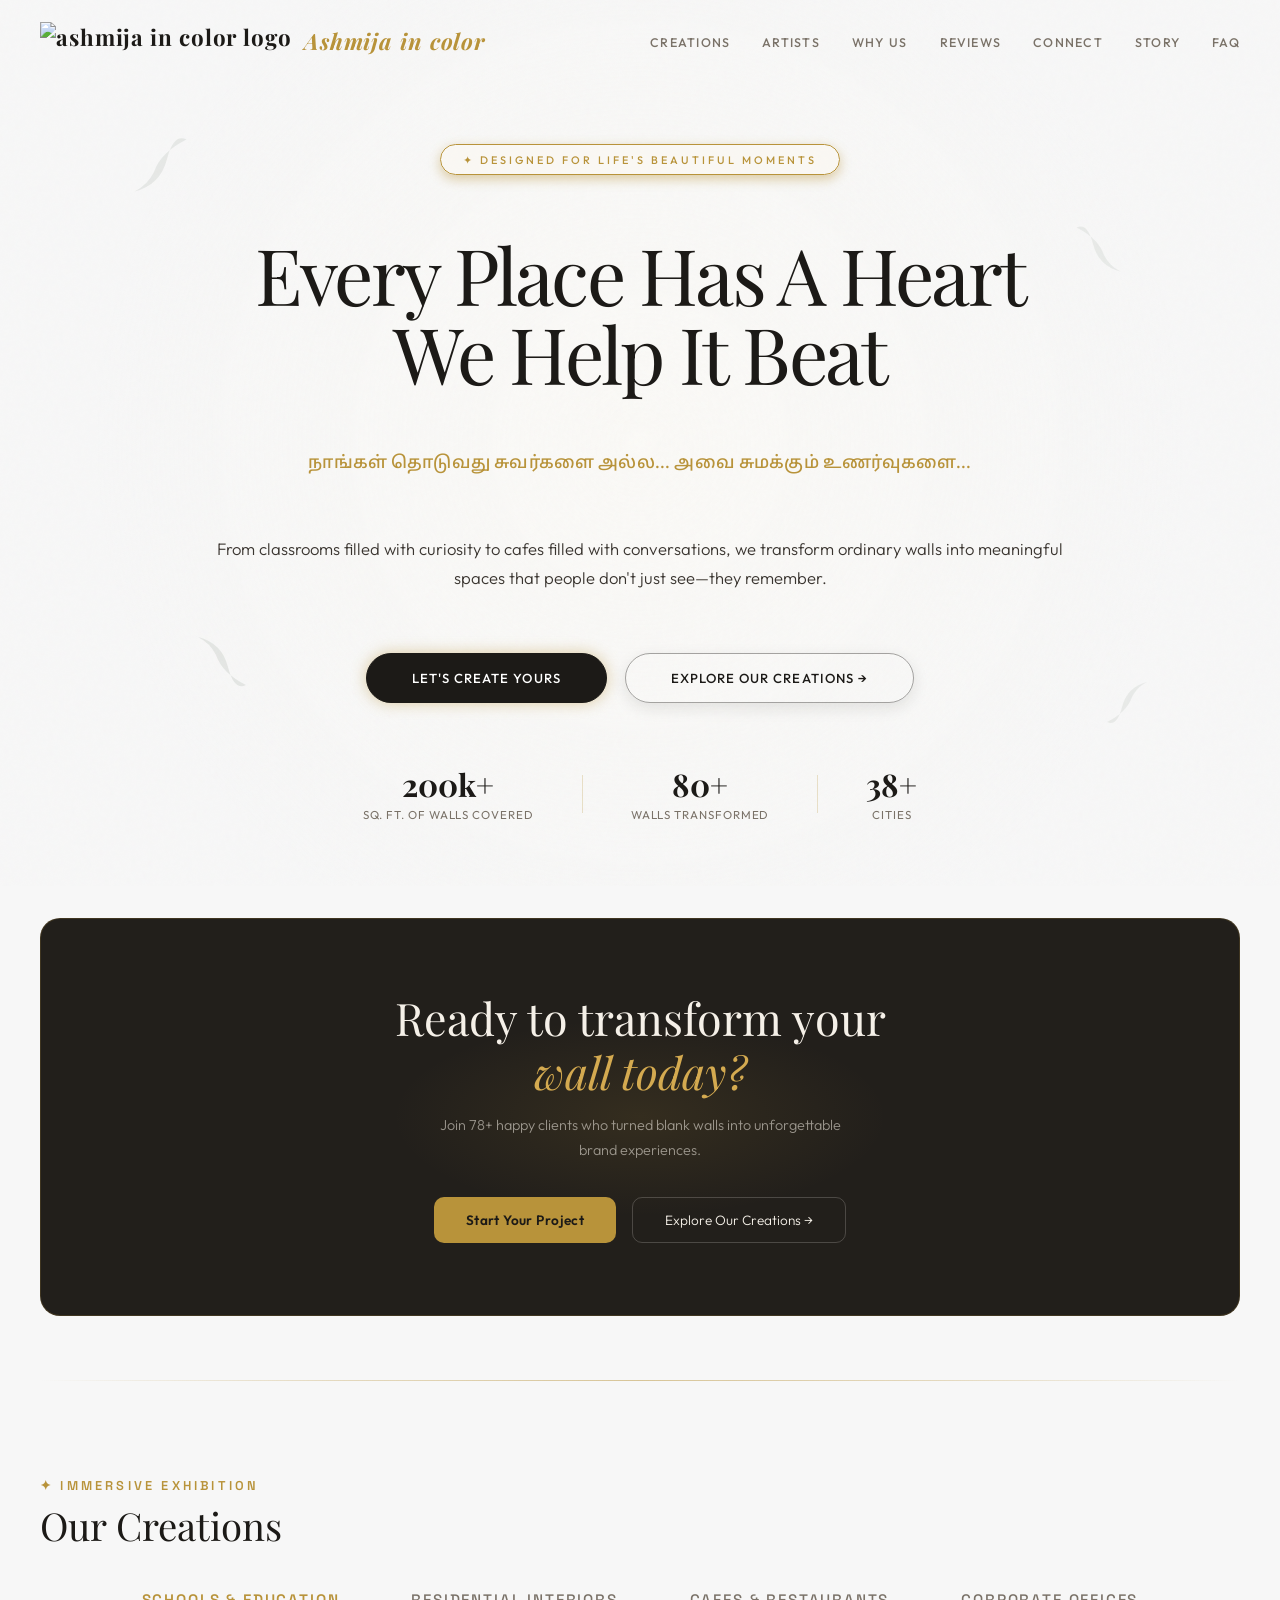
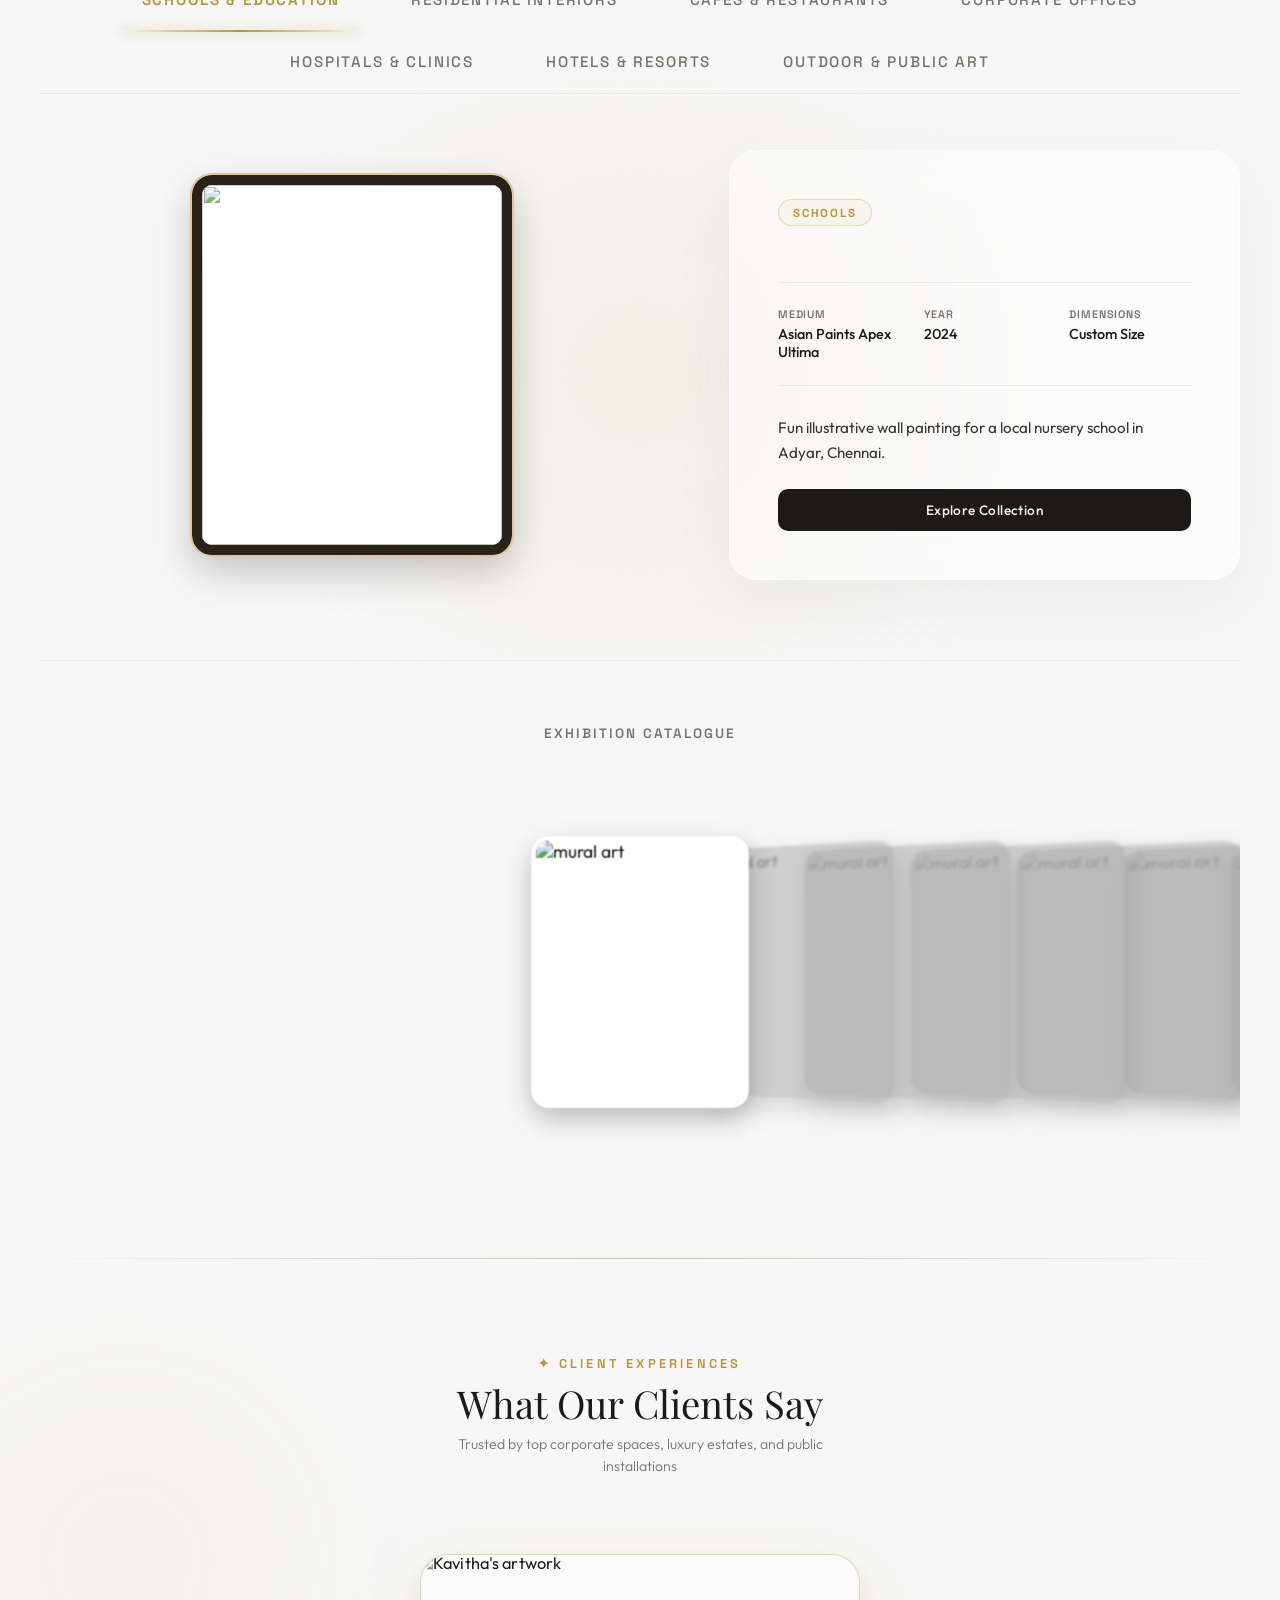
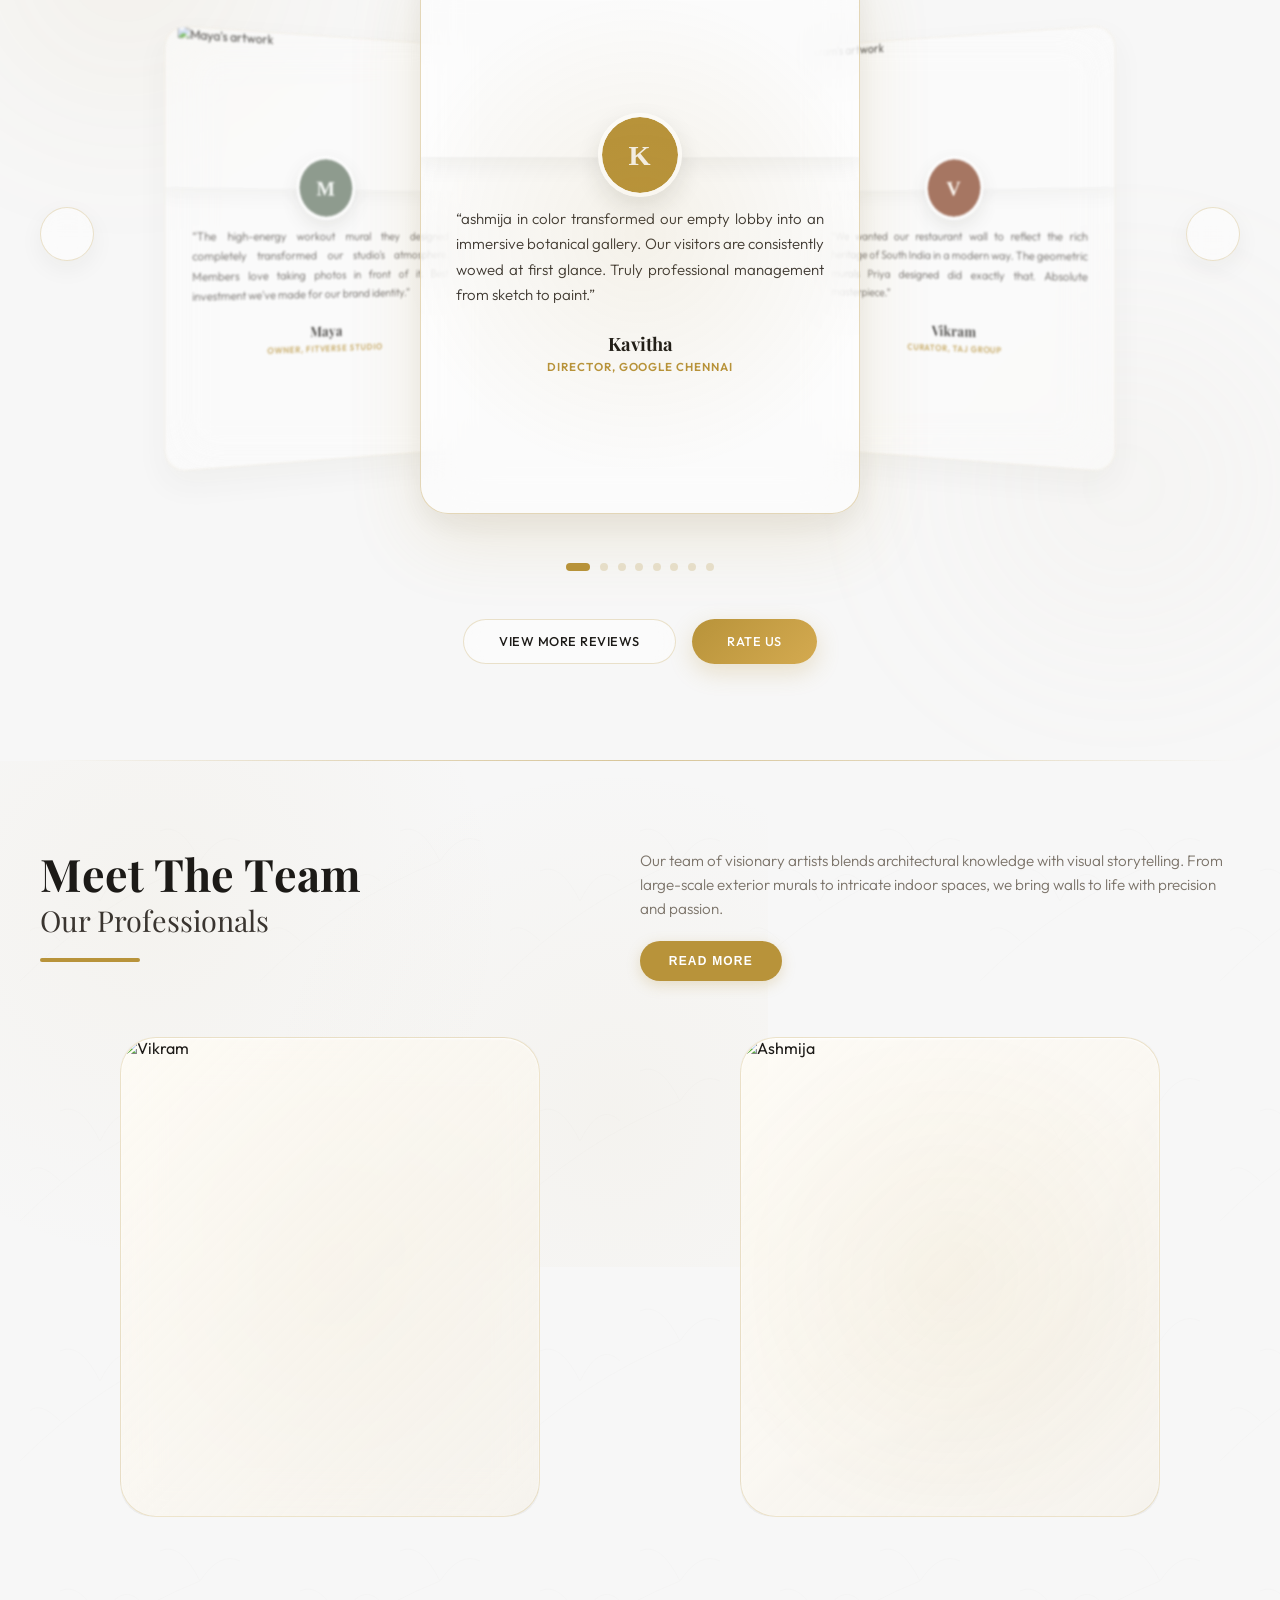
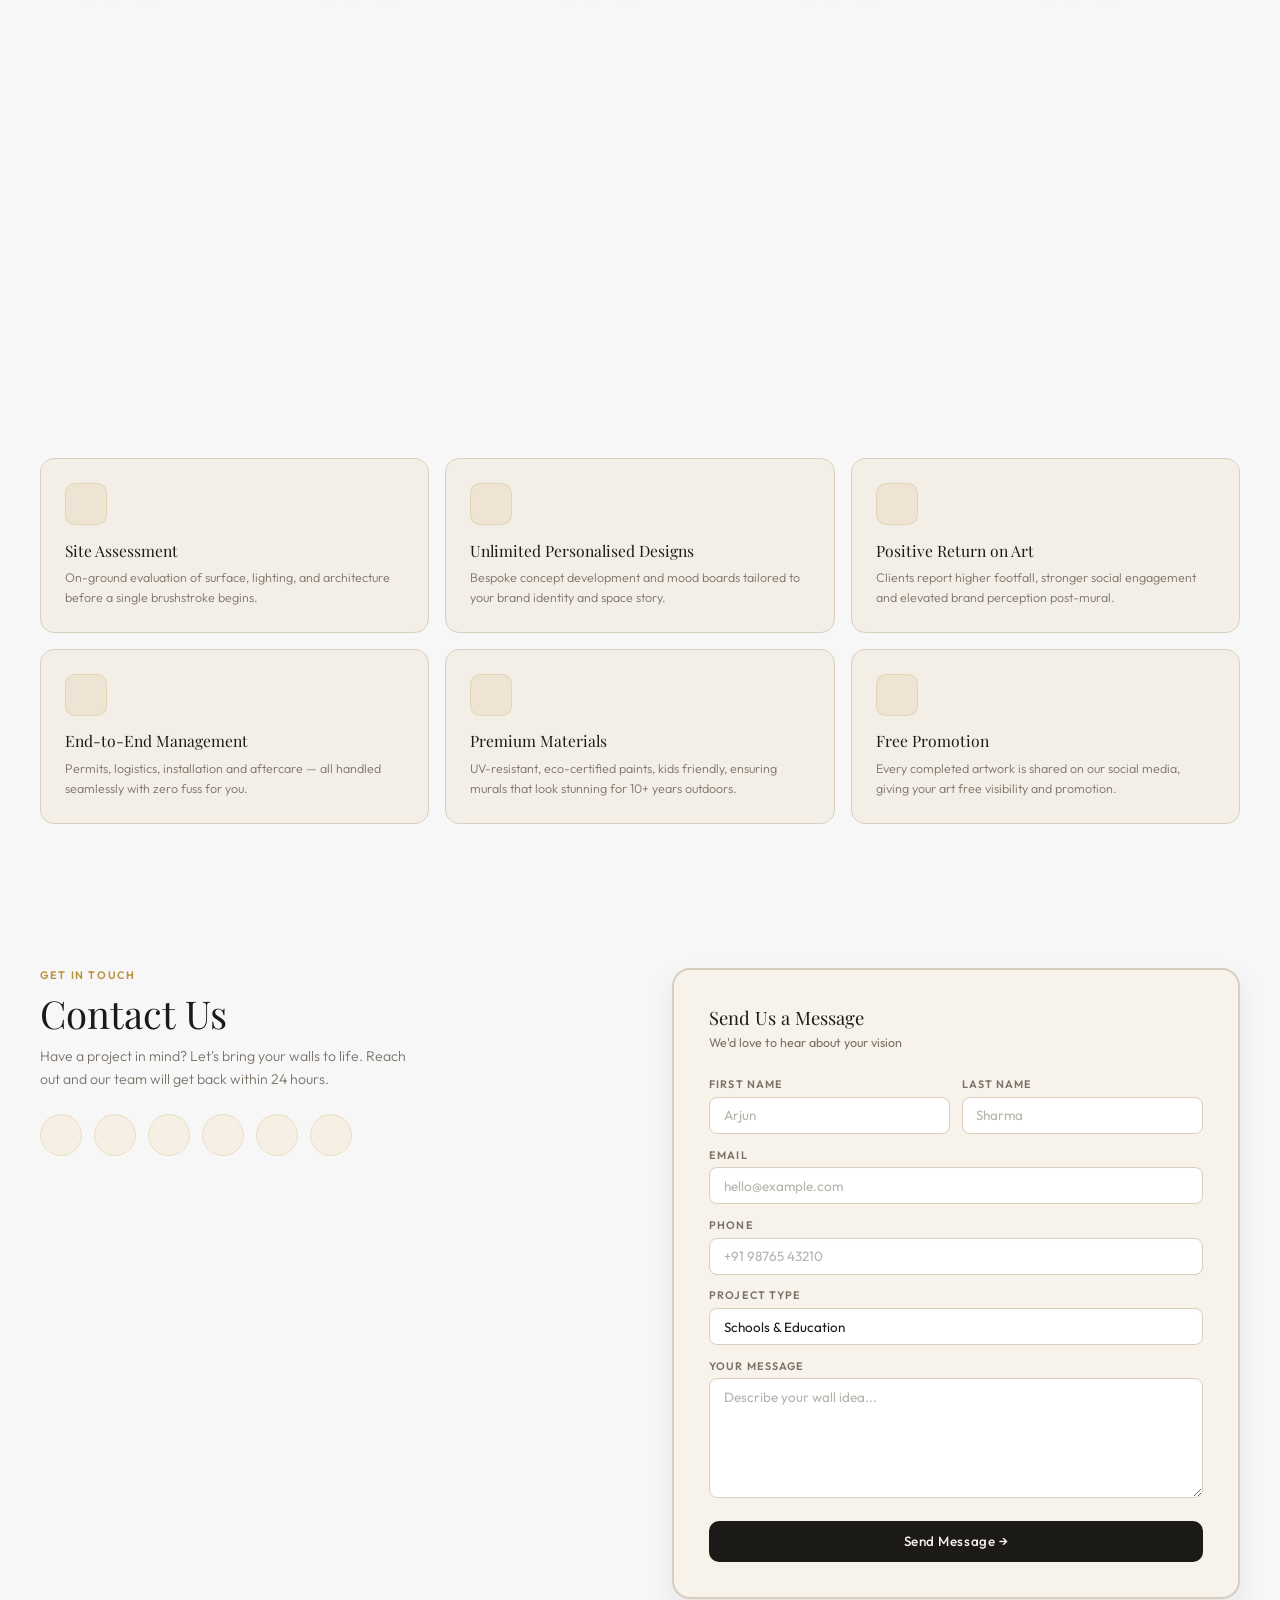
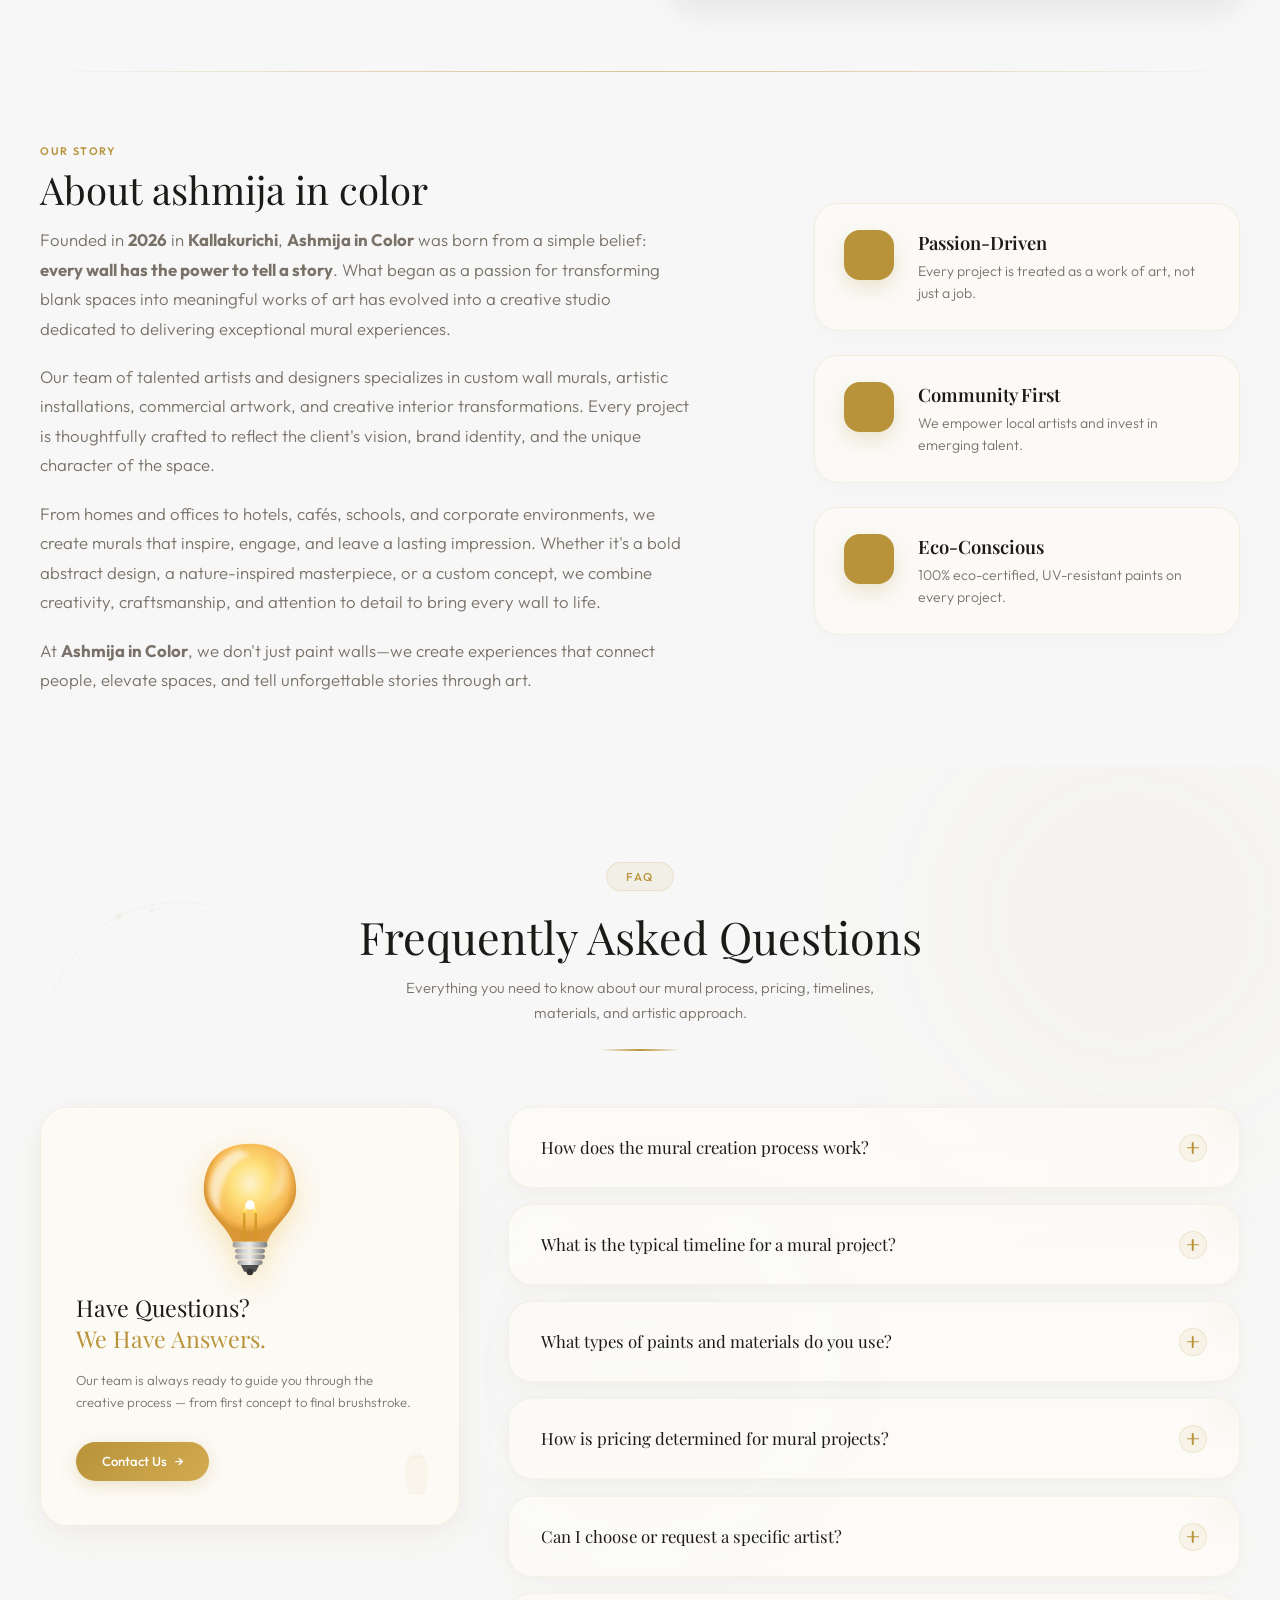
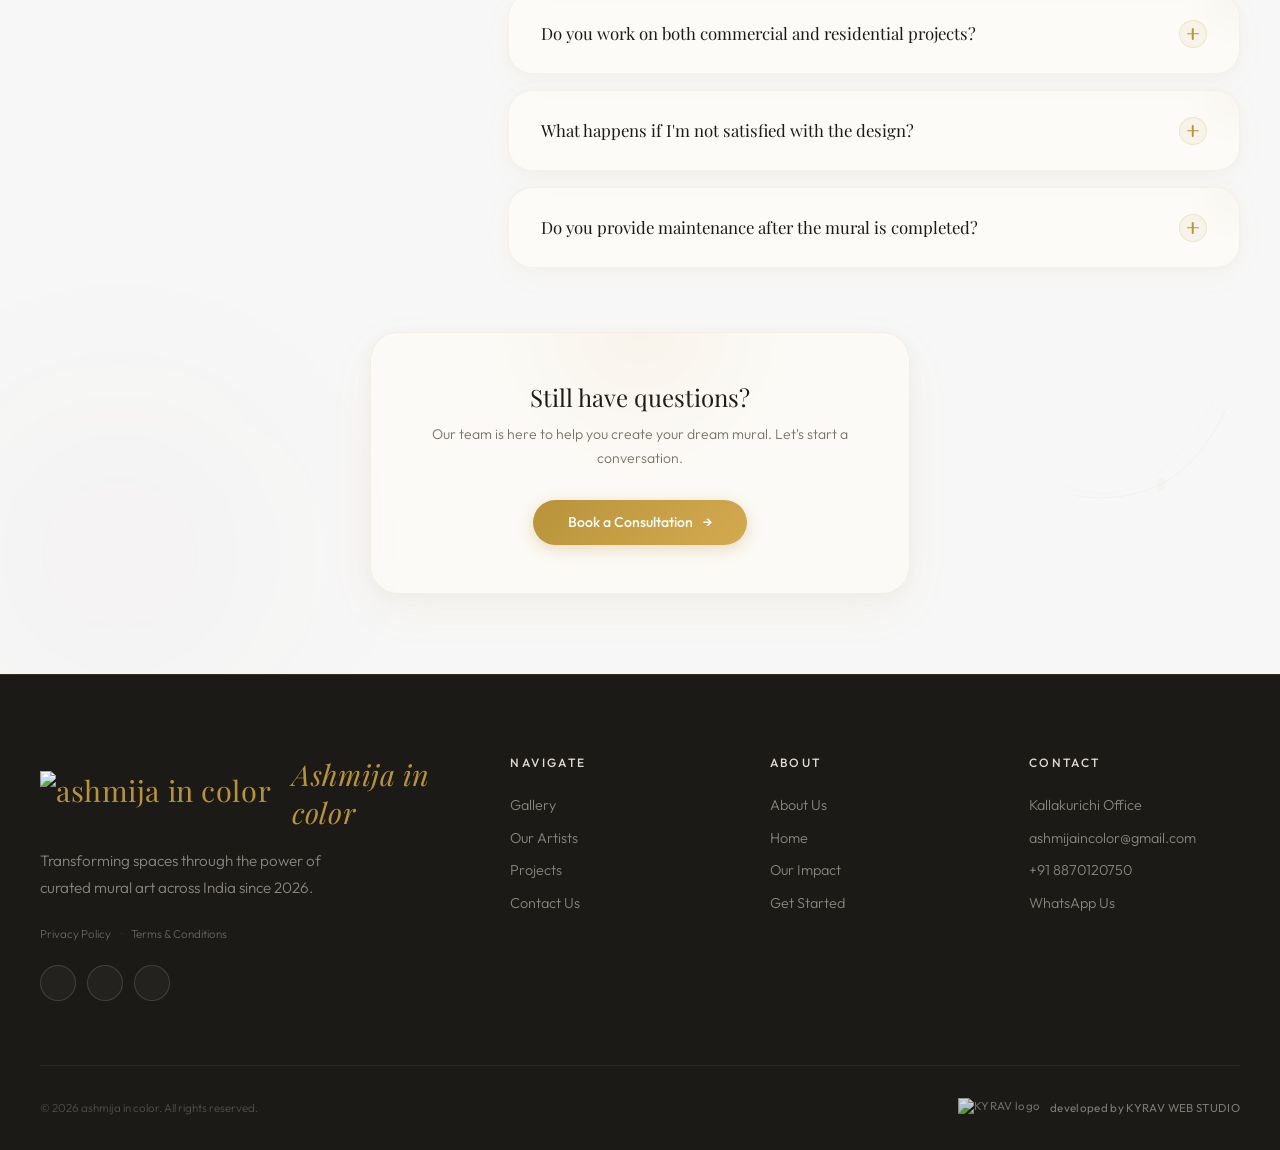
==== commit c22e291b: "SEO setup: Added Meta, OpenGraph, Canonical, Schema tags to pages. Created sitemap.xml and robots.tx" ====
--- a/frontend/index.html
+++ b/frontend/index.html
@@ -8,11 +8,36 @@
   <title>Ashmija in color | Premium Custom Murals & Hand-Painted Wall Art</title>
 
   <!-- SEO Meta Tags -->
-  <meta name="description"
-    content="ashmija in color connects spaces and brands with South Asia's premium mural artists. We curate, manage, and craft hand-painted murals and custom wall art.">
-  <meta name="keywords"
-    content="mural studio, custom murals, hand-painted walls, street art India, mural artists Chennai, office wall art, commercial mural design">
-  <meta name="author" content="ashmija in color">
+  <link rel="canonical" href="https://ashmijaincolor.com/" />
+  <meta name="description" content="ashmija in color connects spaces and brands with South Asia's premium mural artists. We curate, manage, and craft hand-painted murals and custom wall art.">
+  <meta name="keywords" content="mural studio, custom murals, hand-painted walls, street art India, mural artists Chennai, office wall art, commercial mural design">
+  <meta name="author" content="Ashmija in Color">
+
+  <!-- Open Graph / Facebook -->
+  <meta property="og:type" content="website">
+  <meta property="og:url" content="https://ashmijaincolor.com/">
+  <meta property="og:title" content="Ashmija in Color | Premium Custom Murals & Hand-Painted Wall Art">
+  <meta property="og:description" content="ashmija in color connects spaces and brands with South Asia's premium mural artists. We curate, manage, and craft hand-painted murals and custom wall art.">
+  <meta property="og:image" content="https://ashmijaincolor.com/assets/images/logo.png">
+
+  <!-- Twitter -->
+  <meta property="twitter:card" content="summary_large_image">
+  <meta property="twitter:url" content="https://ashmijaincolor.com/">
+  <meta property="twitter:title" content="Ashmija in Color | Premium Custom Murals & Hand-Painted Wall Art">
+  <meta property="twitter:description" content="ashmija in color connects spaces and brands with South Asia's premium mural artists. We curate, manage, and craft hand-painted murals and custom wall art.">
+  <meta property="twitter:image" content="https://ashmijaincolor.com/assets/images/logo.png">
+
+  <!-- Schema.org Markup -->
+  <script type="application/ld+json">
+  {
+    "@context": "https://schema.org",
+    "@type": "ProfessionalService",
+    "name": "Ashmija in Color",
+    "image": "https://ashmijaincolor.com/assets/images/logo.png",
+    "url": "https://ashmijaincolor.com/",
+    "description": "South Asia's premium mural artists. We curate, manage, and craft hand-painted murals and custom wall art."
+  }
+  </script>
 
   <!-- Fonts -->
   <link rel="preconnect" href="https://fonts.googleapis.com">
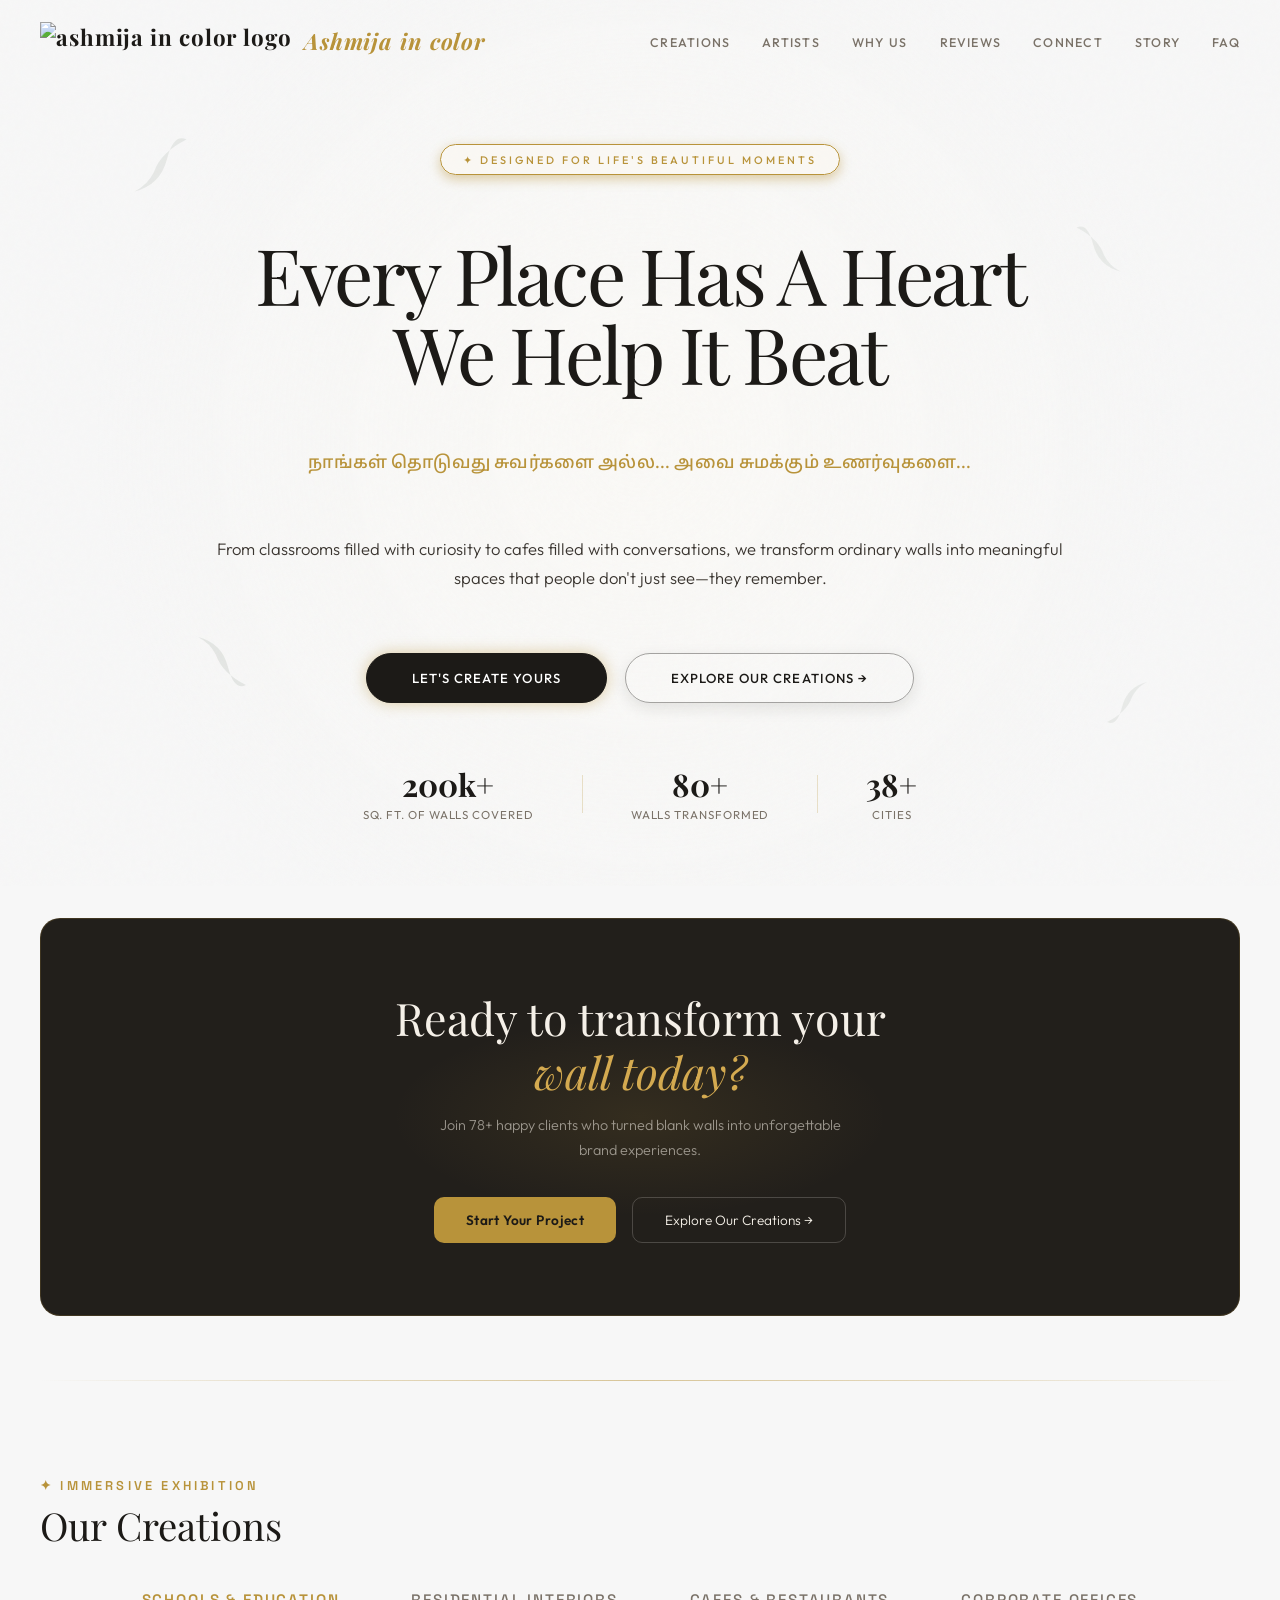
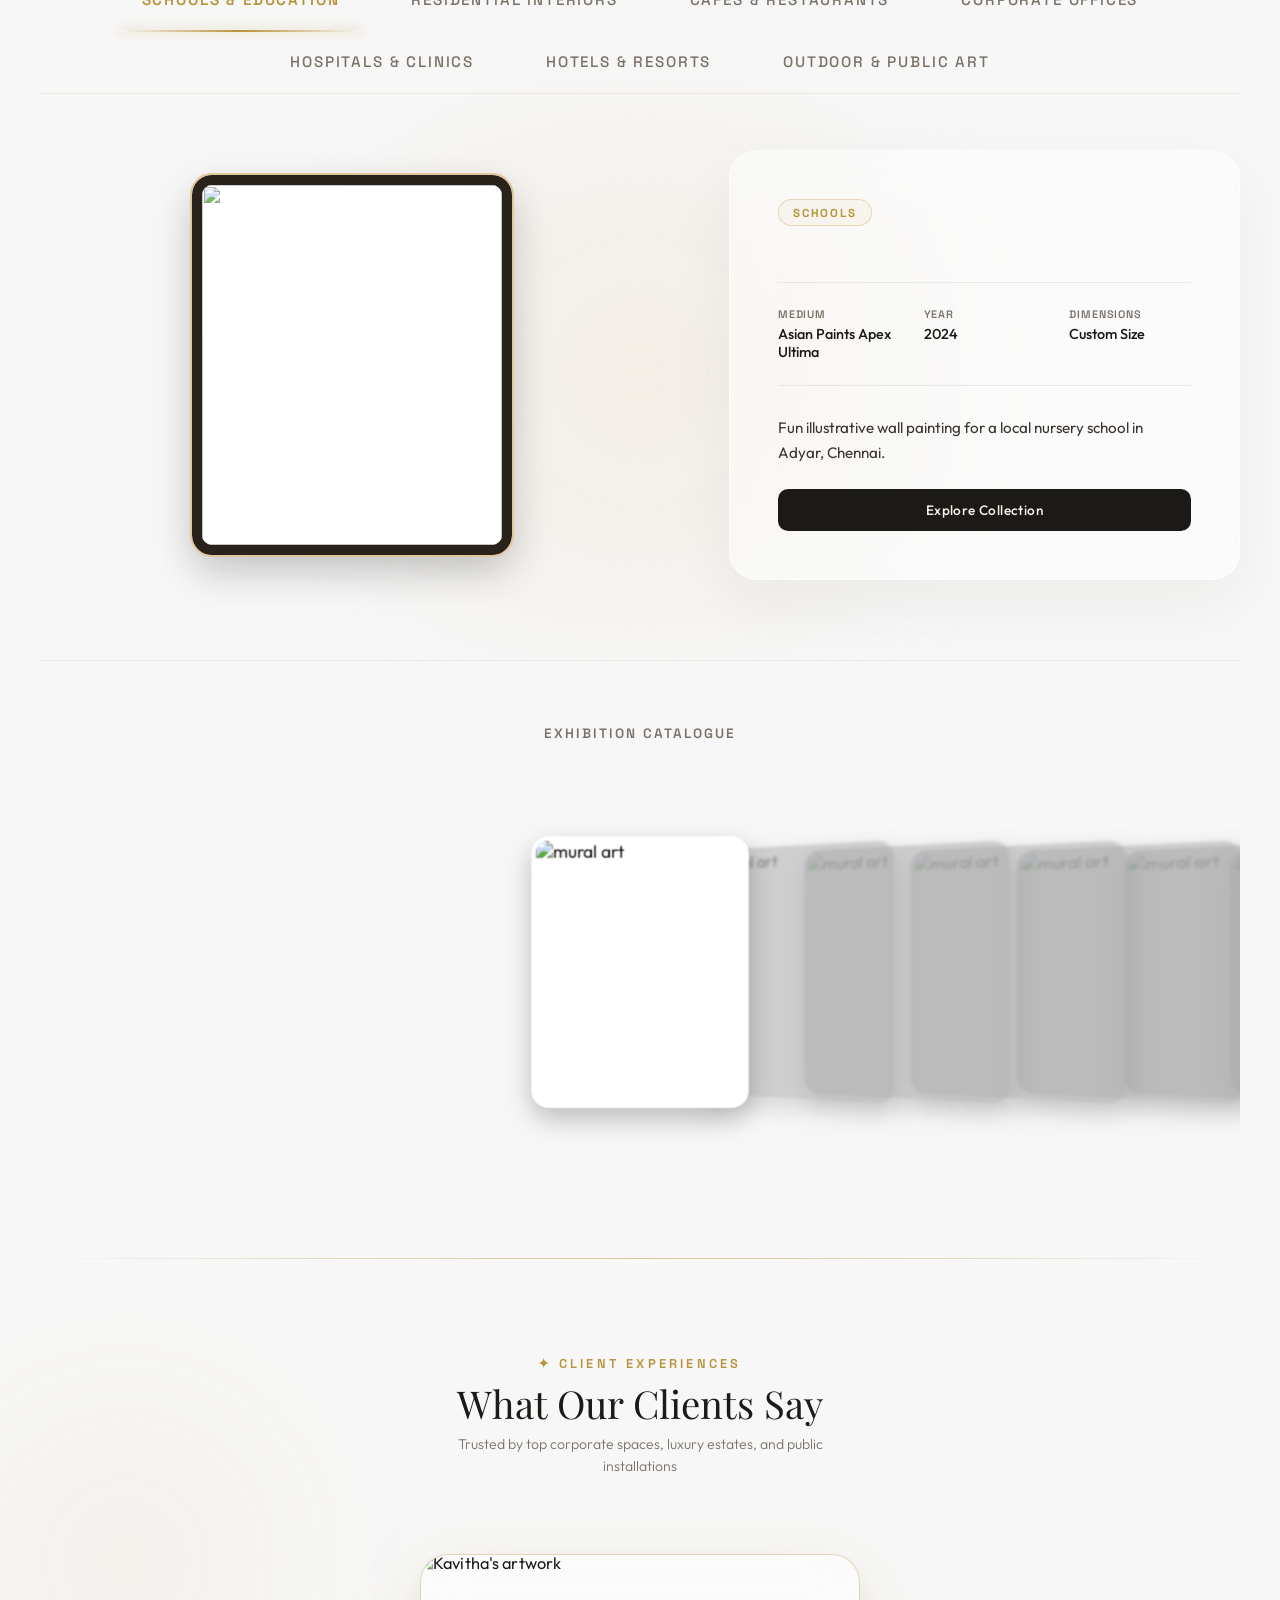
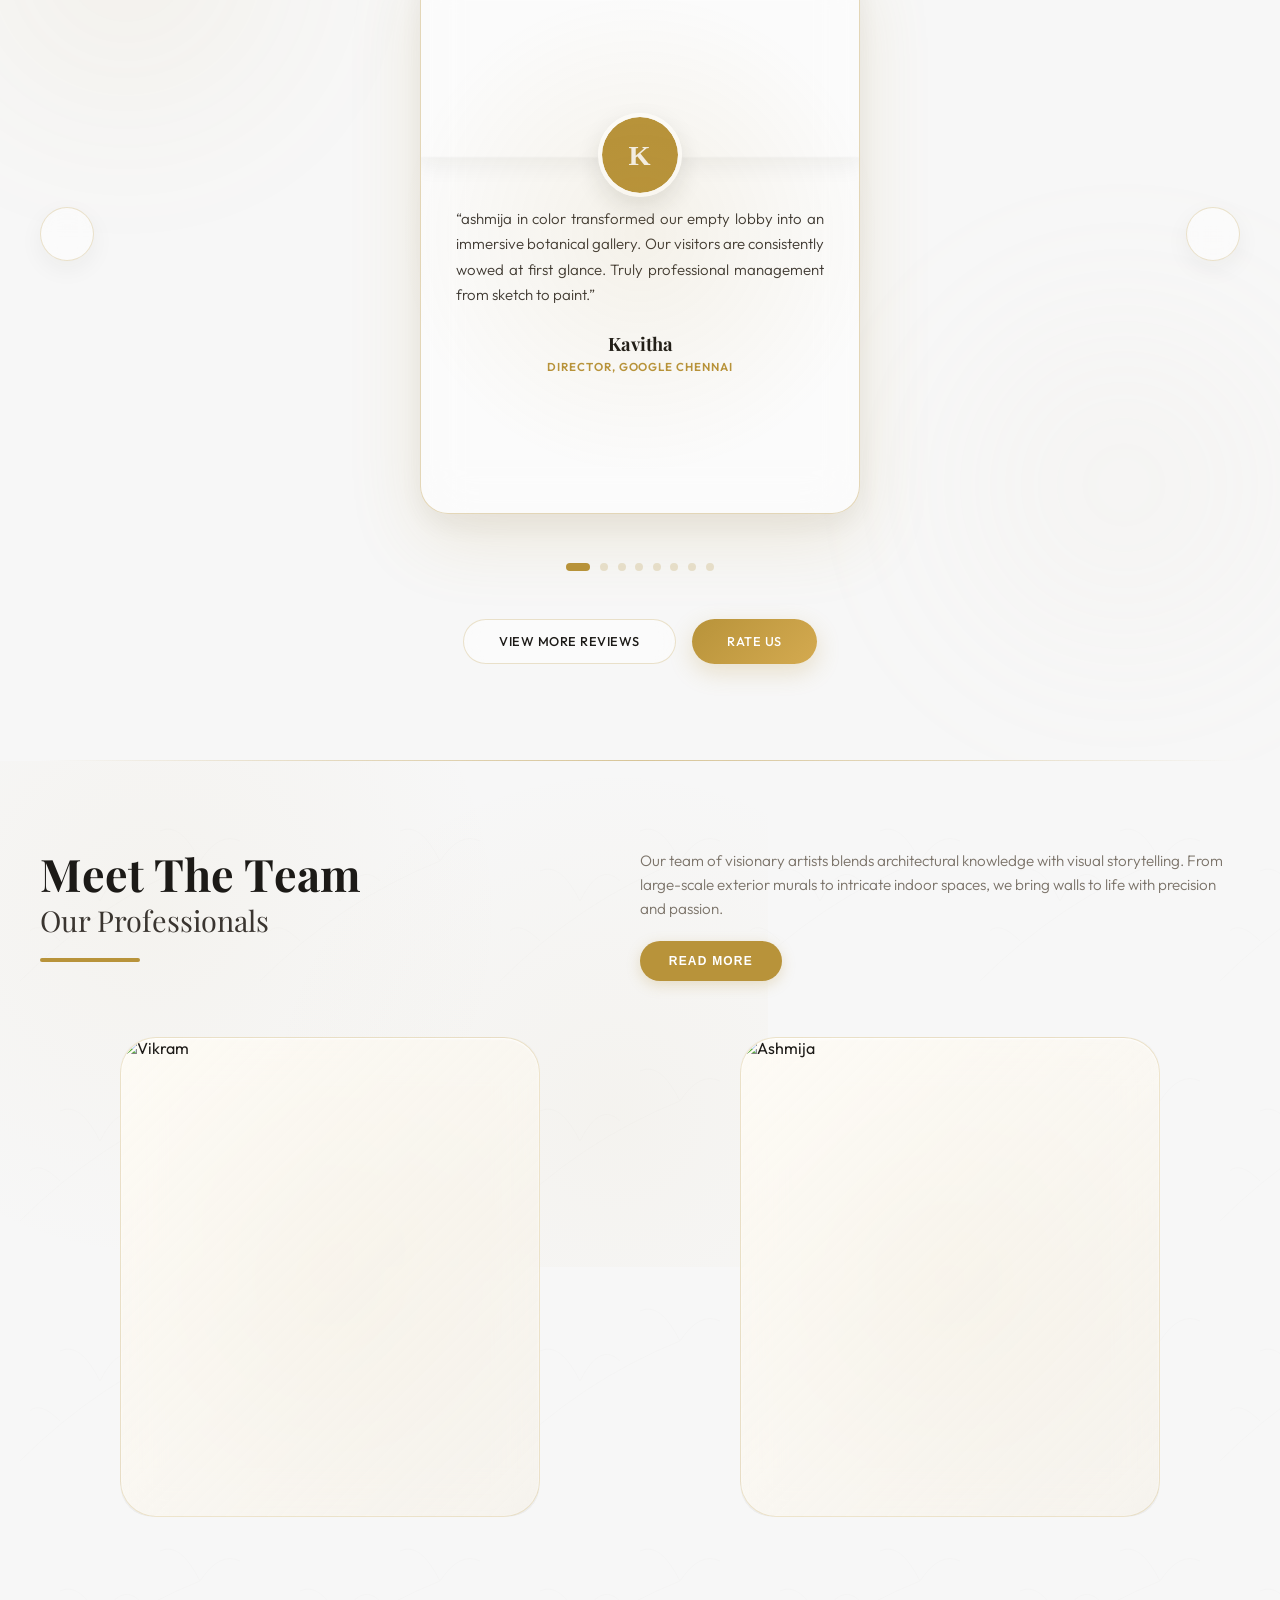
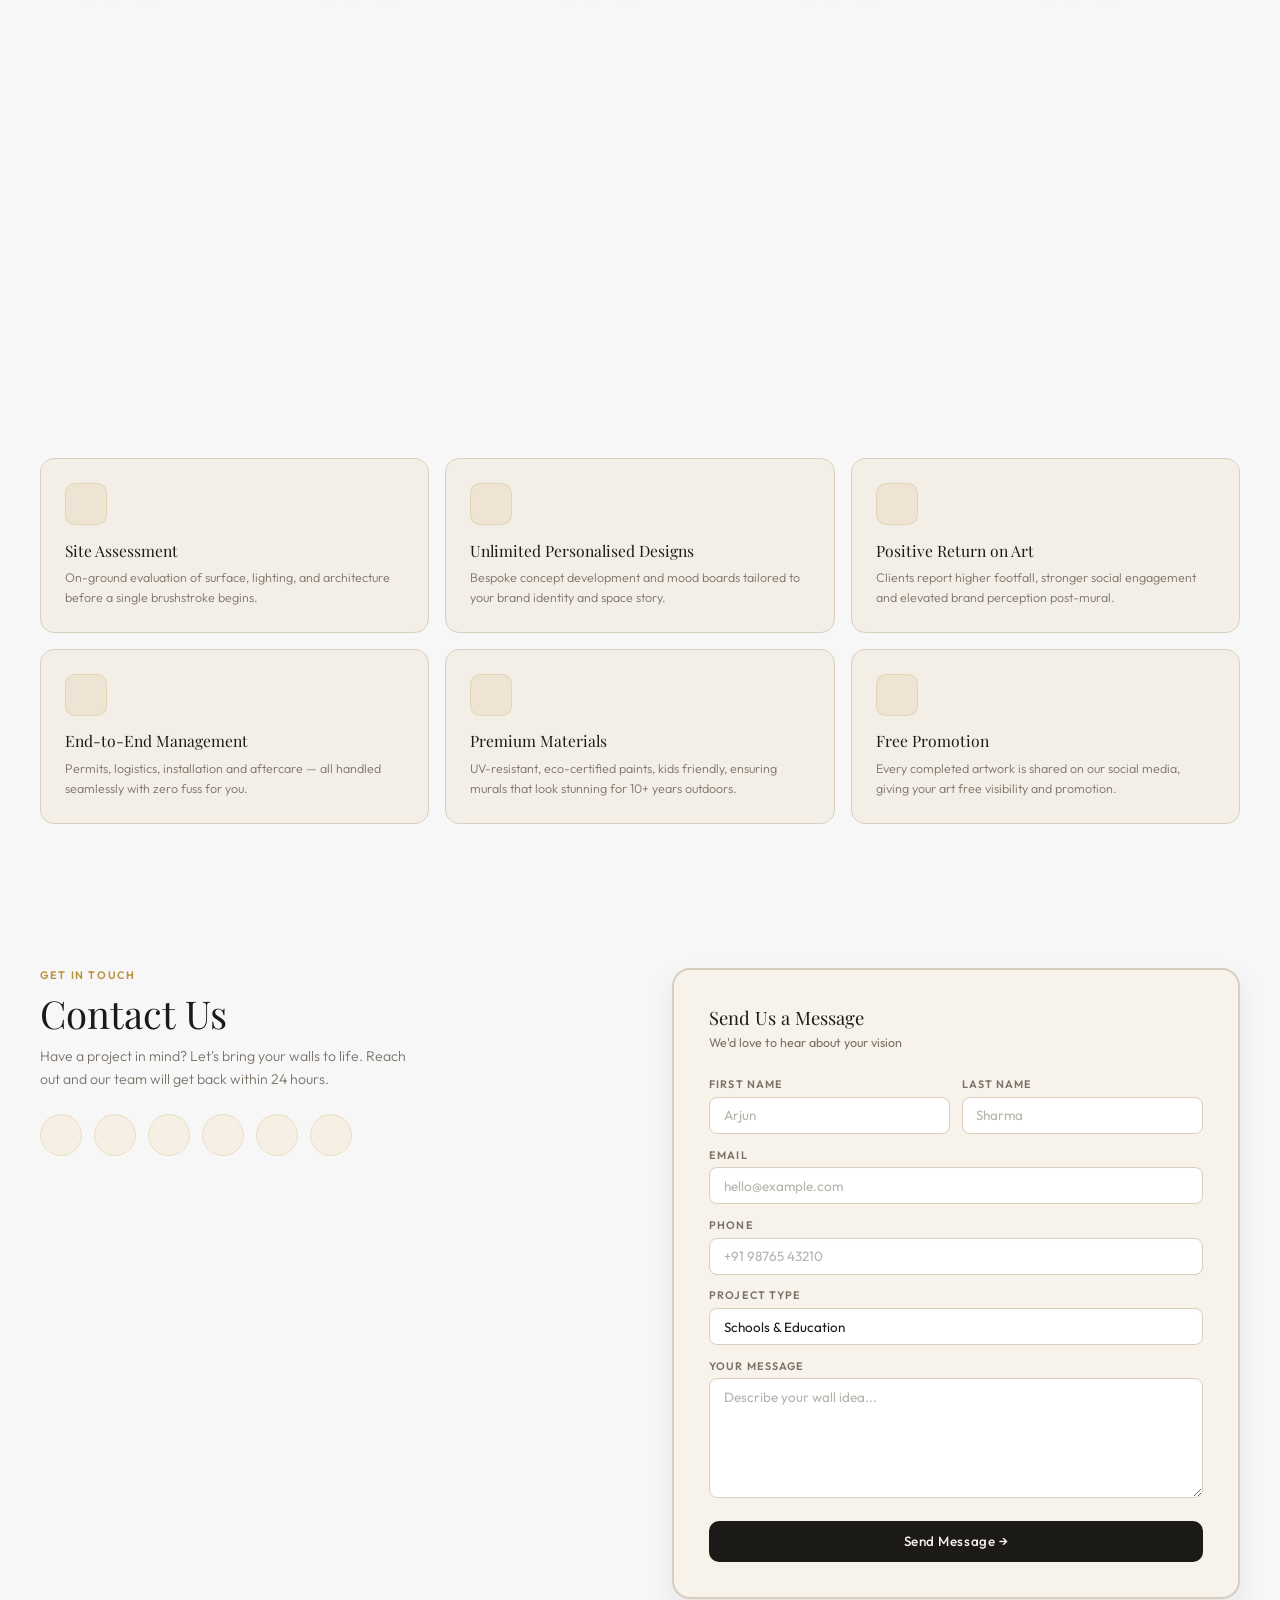
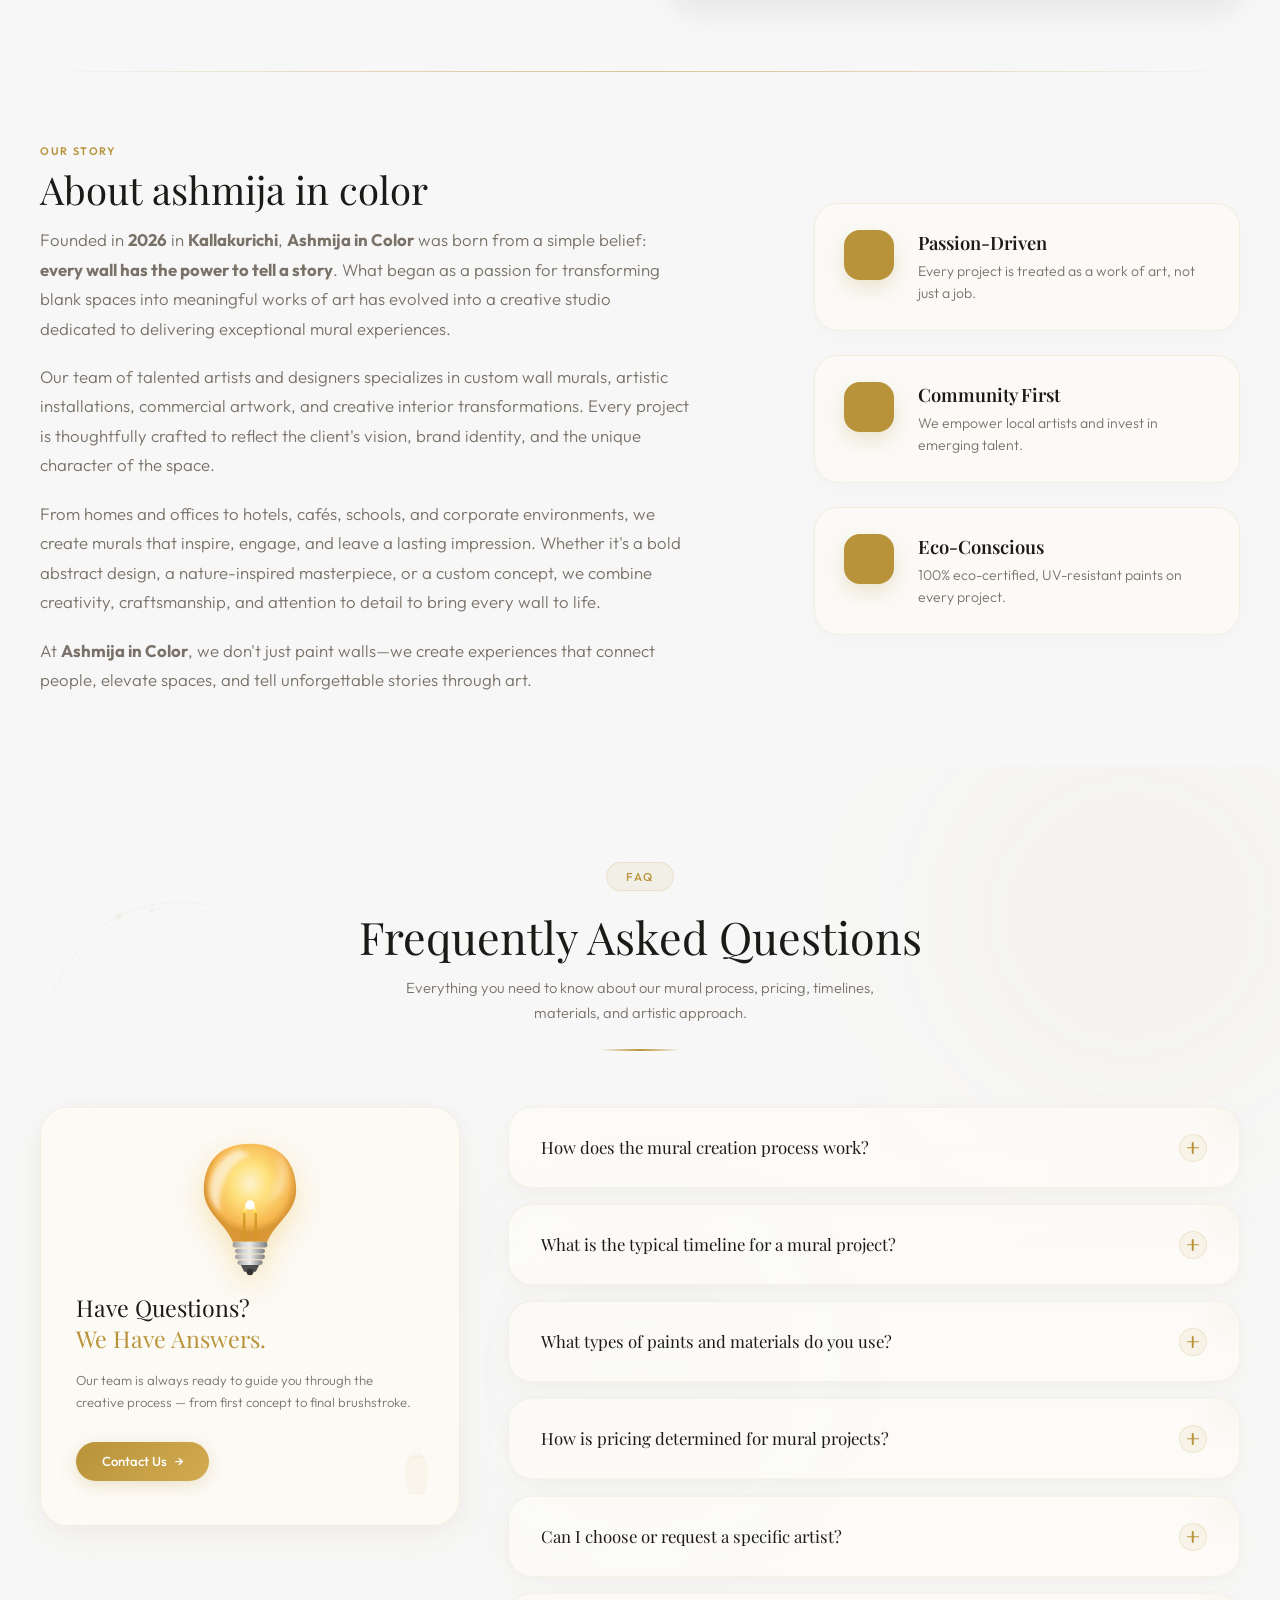
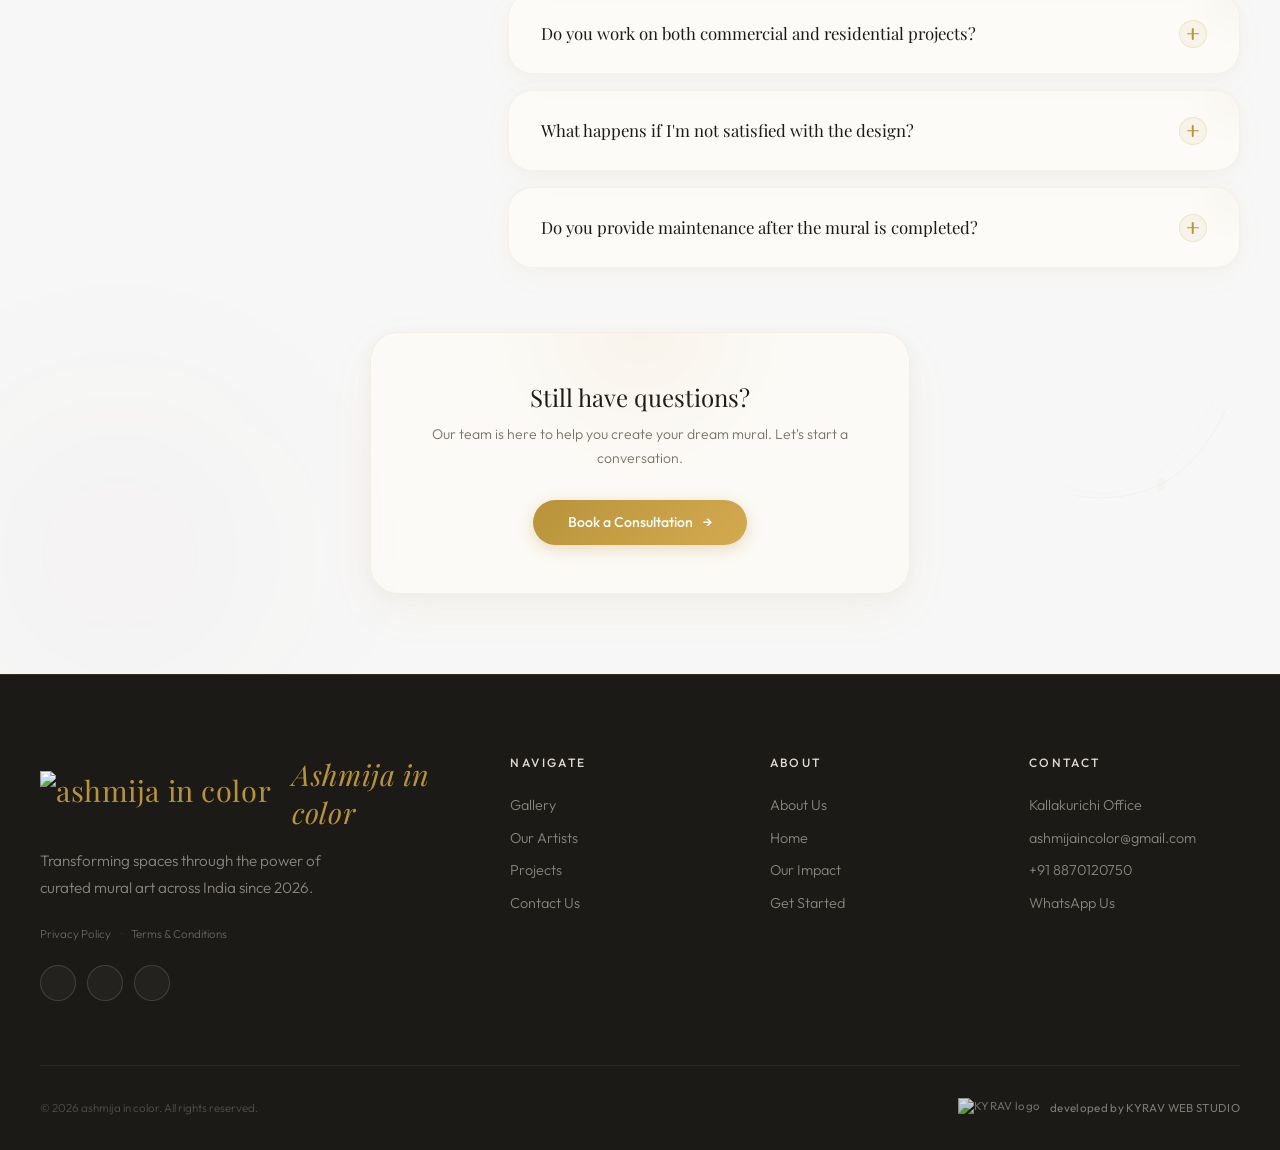
==== commit 466c51fb: "SEO setup: Updated domain name to https://www.ashmijaincolor.in" ====
--- a/frontend/index.html
+++ b/frontend/index.html
@@ -8,24 +8,24 @@
   <title>Ashmija in color | Premium Custom Murals & Hand-Painted Wall Art</title>
 
   <!-- SEO Meta Tags -->
-  <link rel="canonical" href="https://ashmijaincolor.com/" />
+  <link rel="canonical" href="https://www.ashmijaincolor.in/" />
   <meta name="description" content="ashmija in color connects spaces and brands with South Asia's premium mural artists. We curate, manage, and craft hand-painted murals and custom wall art.">
   <meta name="keywords" content="mural studio, custom murals, hand-painted walls, street art India, mural artists Chennai, office wall art, commercial mural design">
   <meta name="author" content="Ashmija in Color">
 
   <!-- Open Graph / Facebook -->
   <meta property="og:type" content="website">
-  <meta property="og:url" content="https://ashmijaincolor.com/">
+  <meta property="og:url" content="https://www.ashmijaincolor.in/">
   <meta property="og:title" content="Ashmija in Color | Premium Custom Murals & Hand-Painted Wall Art">
   <meta property="og:description" content="ashmija in color connects spaces and brands with South Asia's premium mural artists. We curate, manage, and craft hand-painted murals and custom wall art.">
-  <meta property="og:image" content="https://ashmijaincolor.com/assets/images/logo.png">
+  <meta property="og:image" content="https://www.ashmijaincolor.in/assets/images/logo.png">
 
   <!-- Twitter -->
   <meta property="twitter:card" content="summary_large_image">
-  <meta property="twitter:url" content="https://ashmijaincolor.com/">
+  <meta property="twitter:url" content="https://www.ashmijaincolor.in/">
   <meta property="twitter:title" content="Ashmija in Color | Premium Custom Murals & Hand-Painted Wall Art">
   <meta property="twitter:description" content="ashmija in color connects spaces and brands with South Asia's premium mural artists. We curate, manage, and craft hand-painted murals and custom wall art.">
-  <meta property="twitter:image" content="https://ashmijaincolor.com/assets/images/logo.png">
+  <meta property="twitter:image" content="https://www.ashmijaincolor.in/assets/images/logo.png">
 
   <!-- Schema.org Markup -->
   <script type="application/ld+json">
@@ -33,8 +33,8 @@
     "@context": "https://schema.org",
     "@type": "ProfessionalService",
     "name": "Ashmija in Color",
-    "image": "https://ashmijaincolor.com/assets/images/logo.png",
-    "url": "https://ashmijaincolor.com/",
+    "image": "https://www.ashmijaincolor.in/assets/images/logo.png",
+    "url": "https://www.ashmijaincolor.in/",
     "description": "South Asia's premium mural artists. We curate, manage, and craft hand-painted murals and custom wall art."
   }
   </script>
@@ -1193,4 +1193,4 @@
 
 </body>
 
-</html>+</html>
